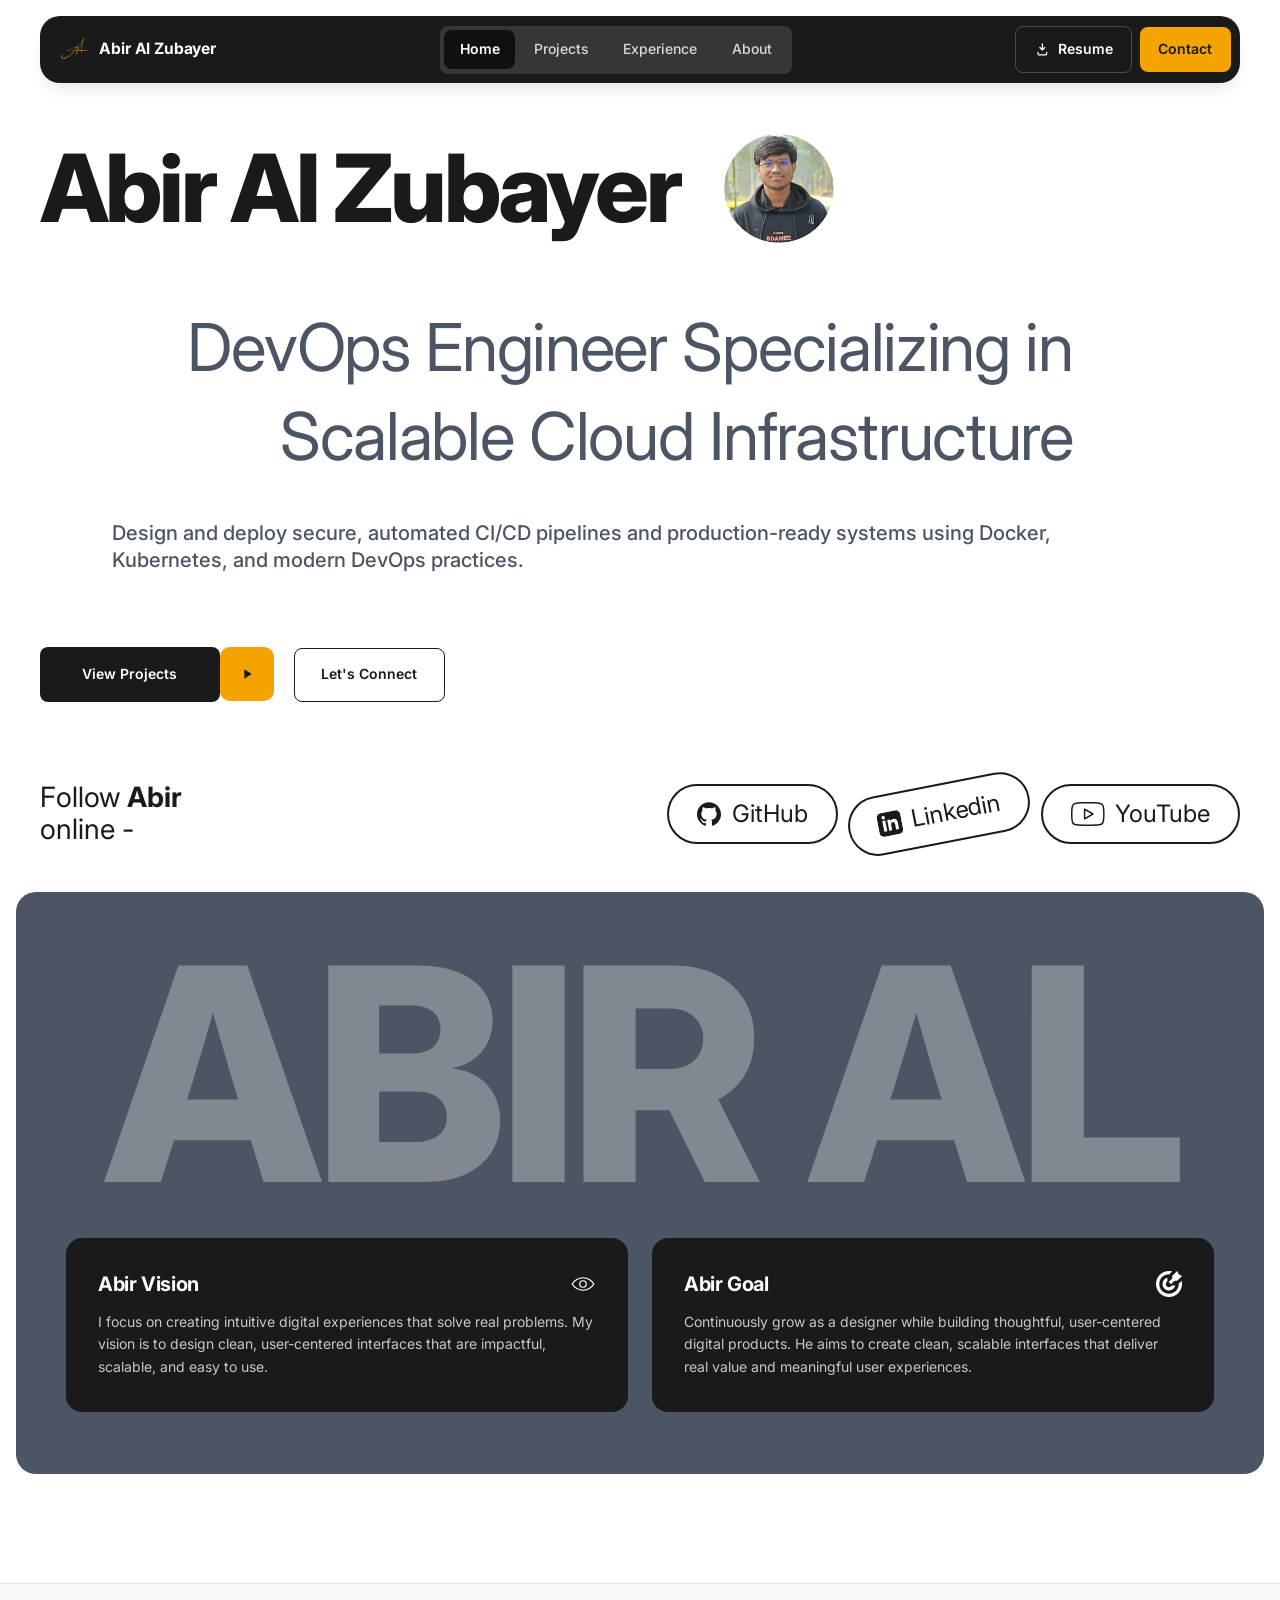
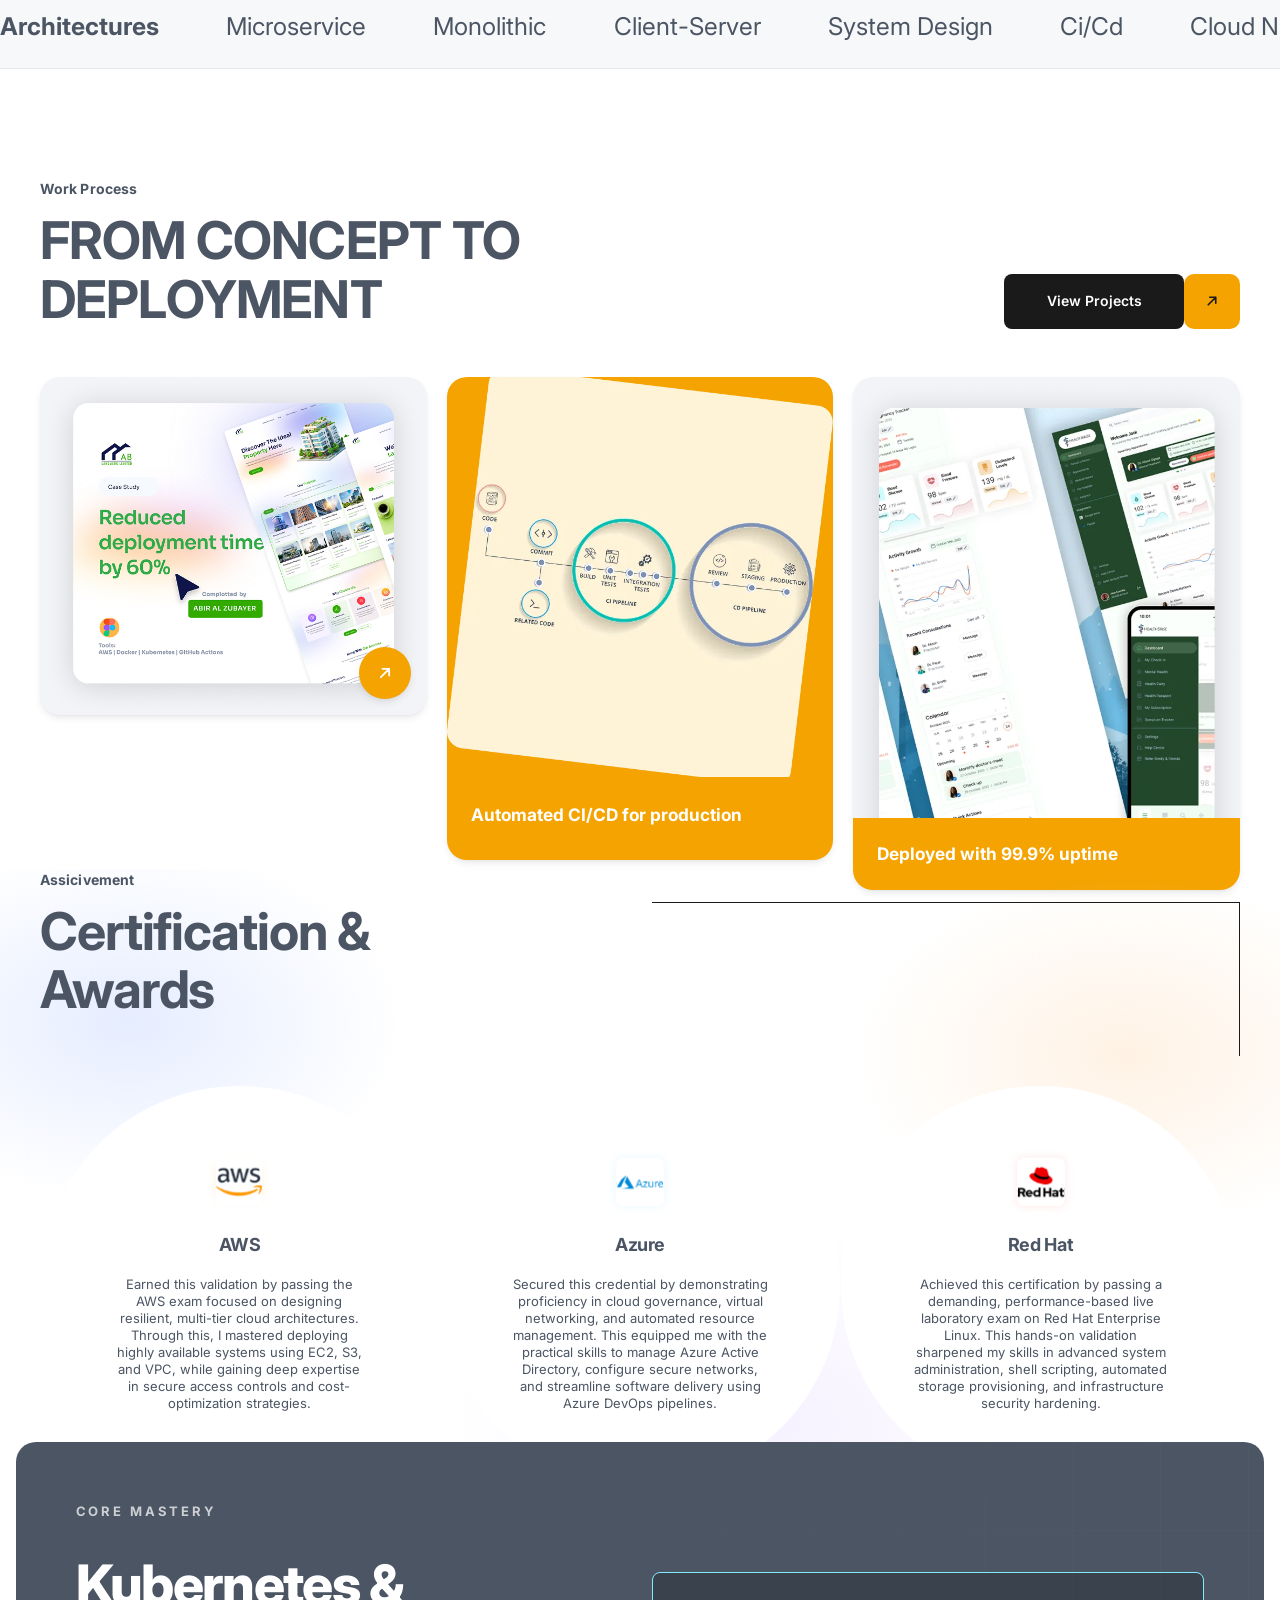
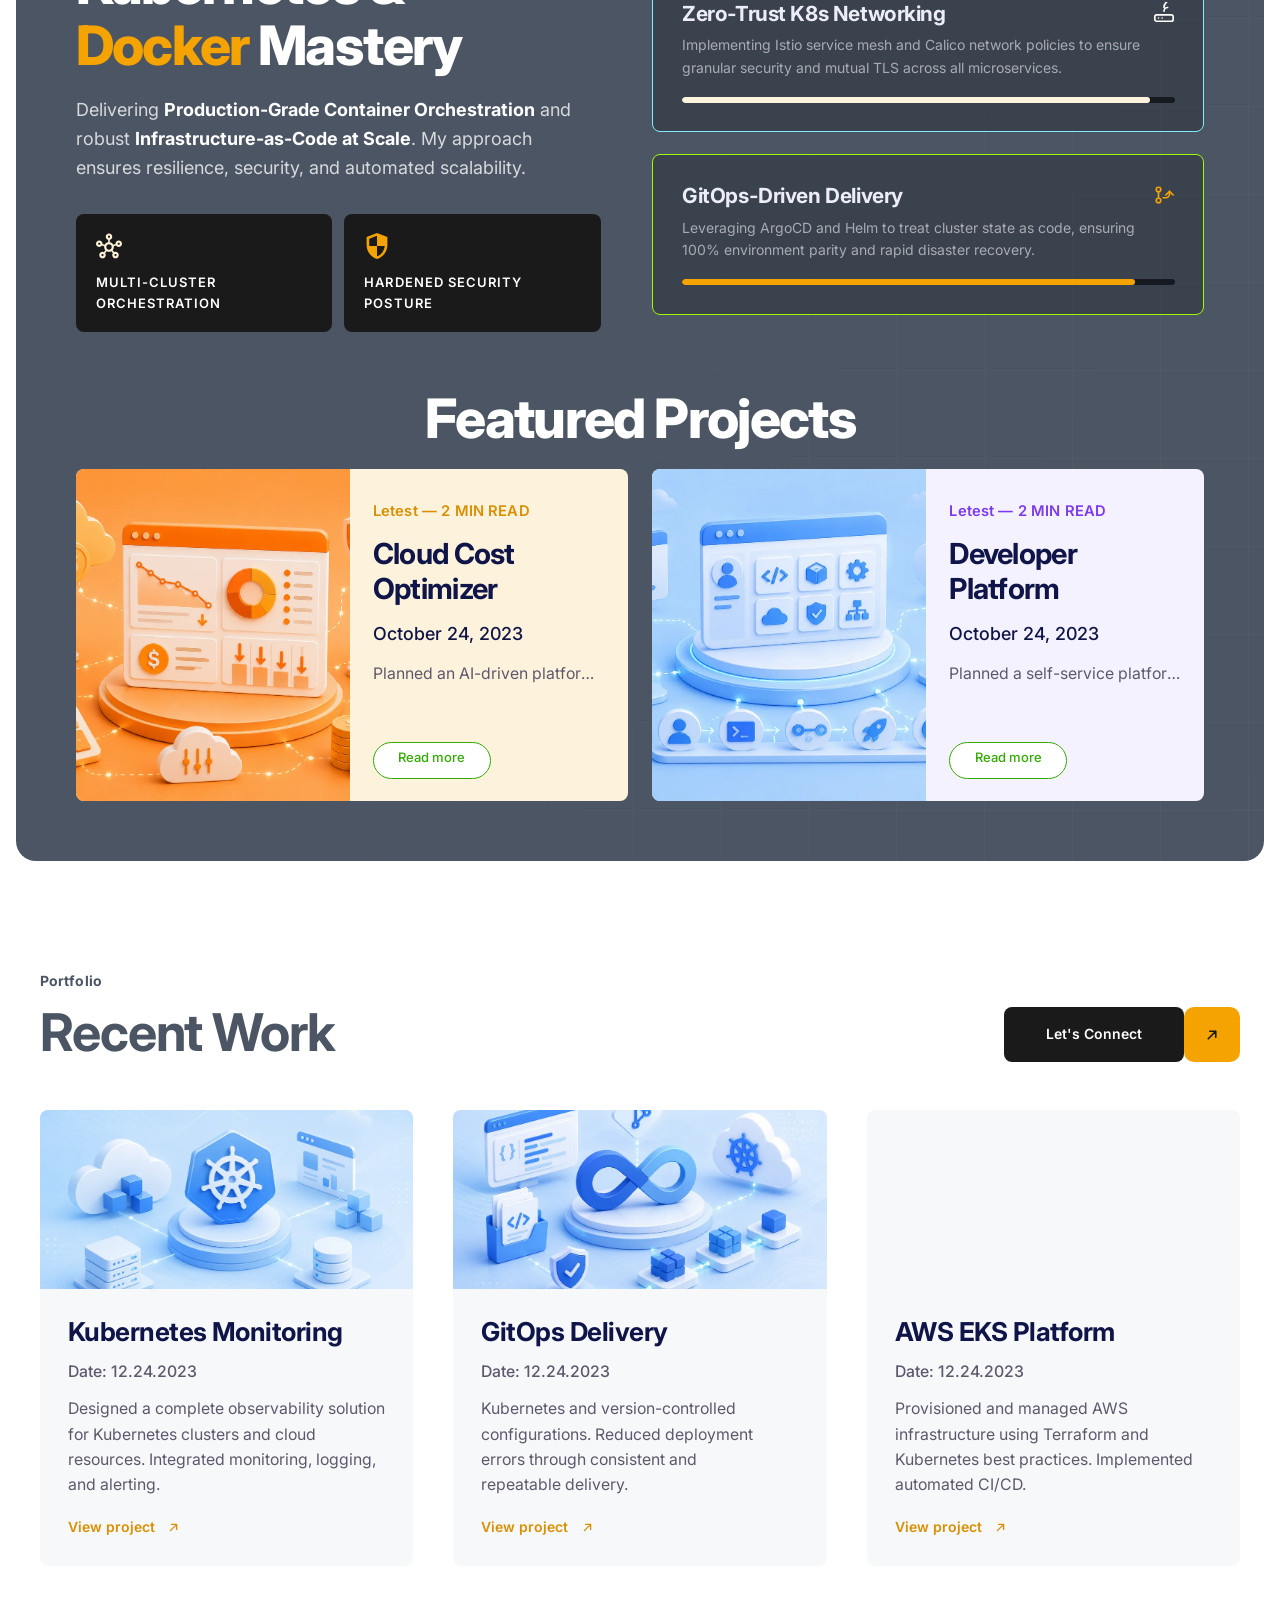
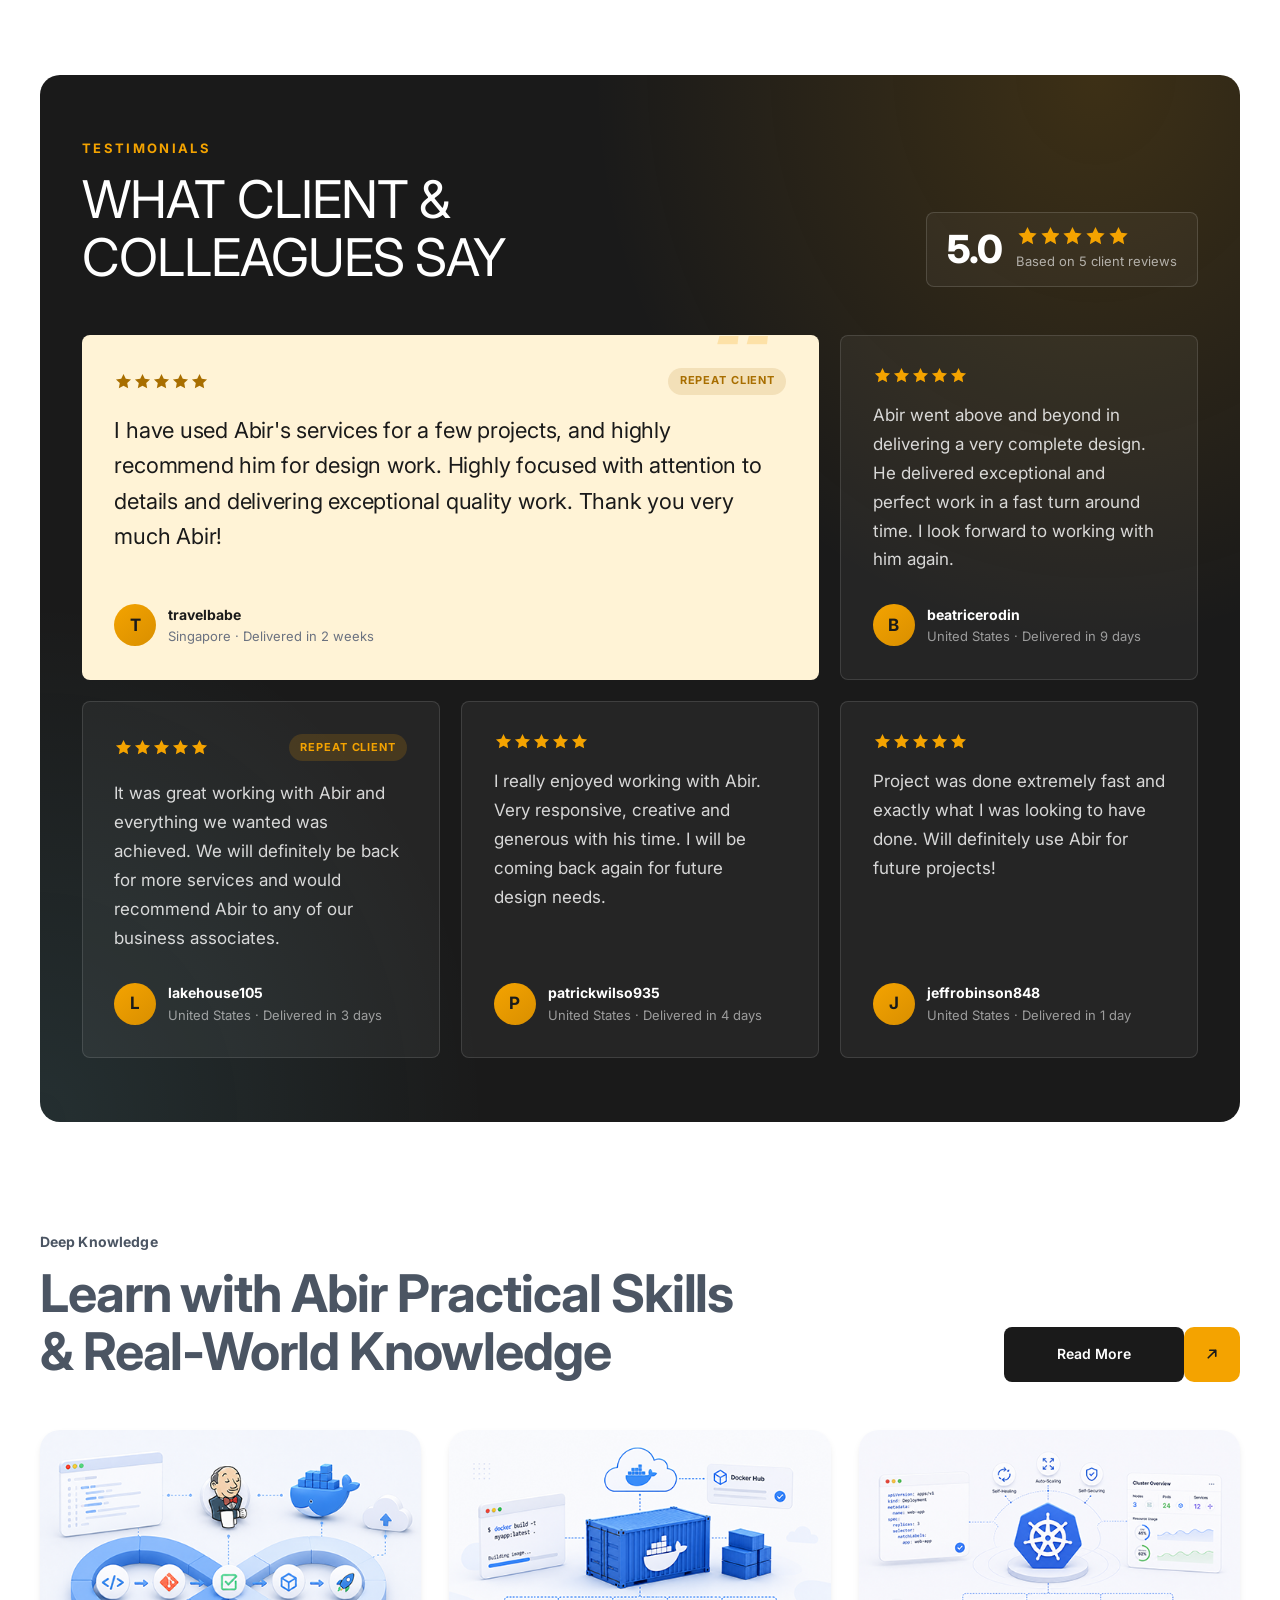
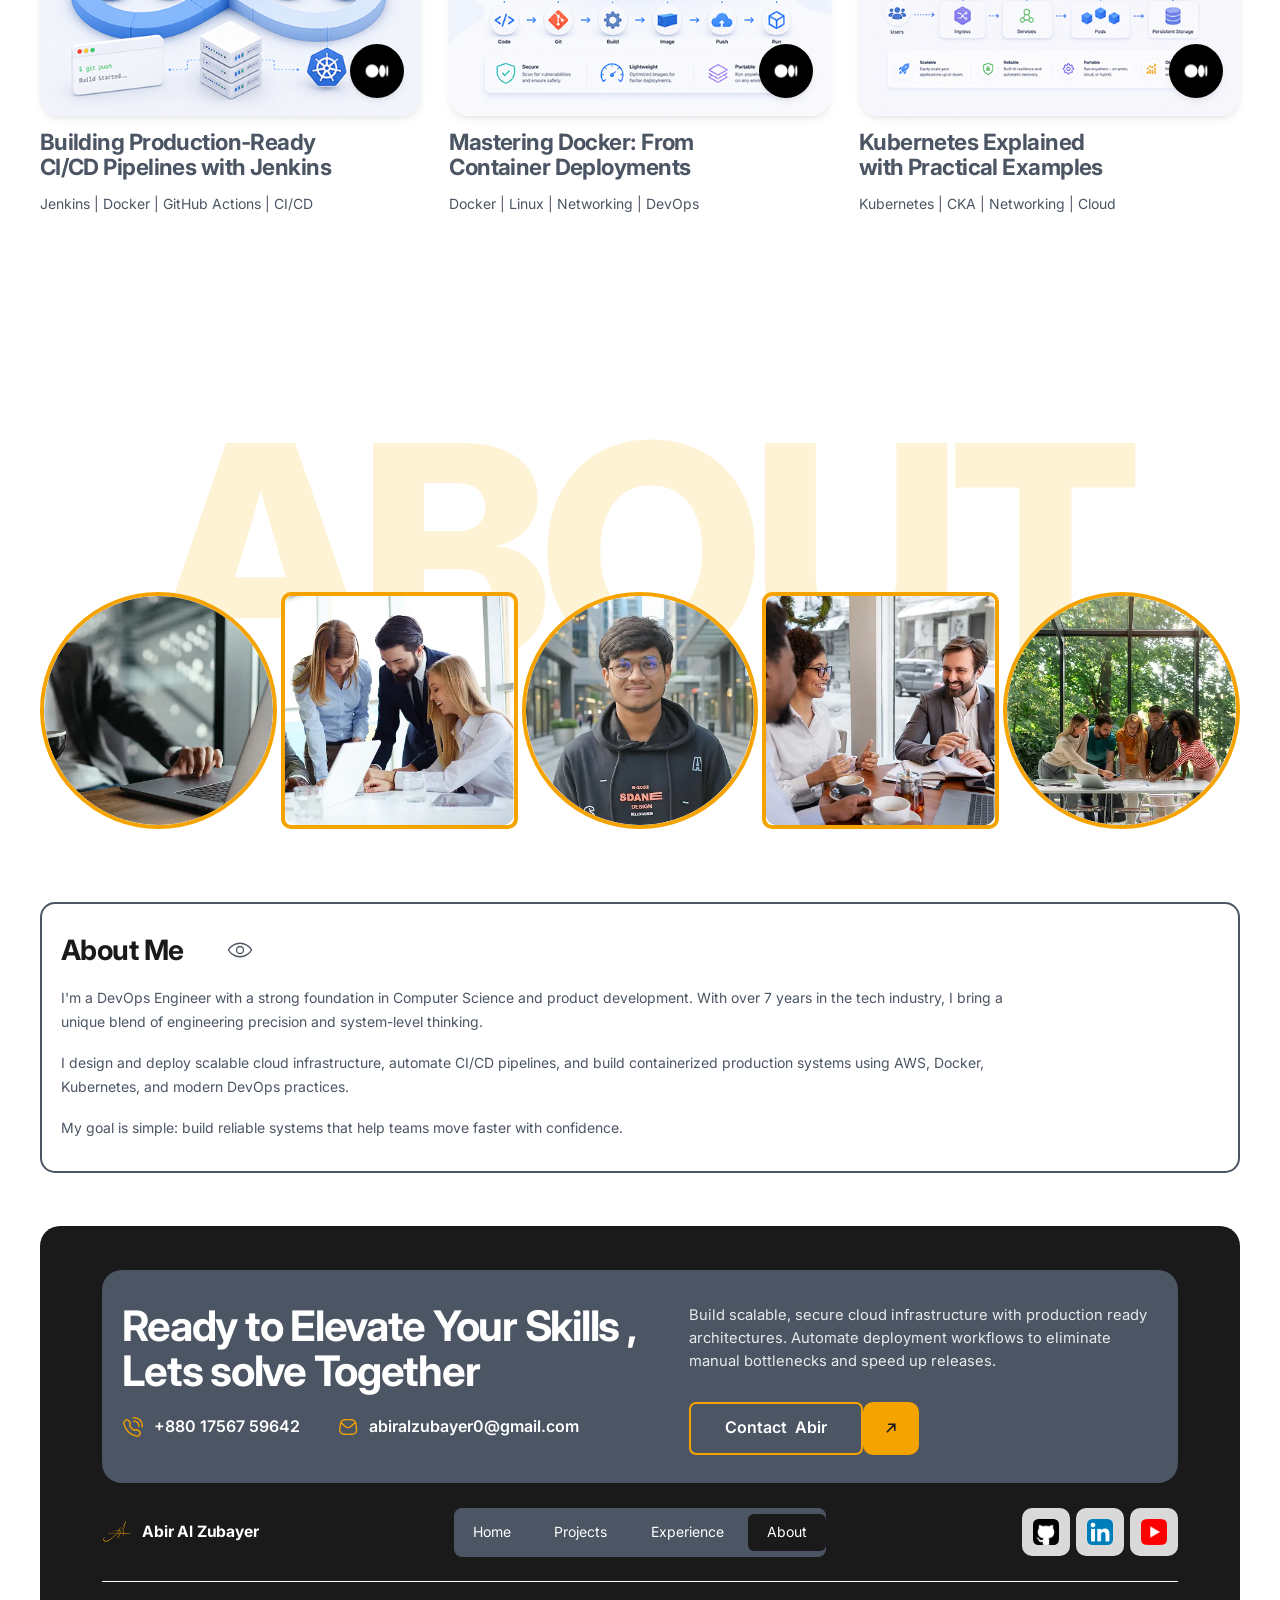
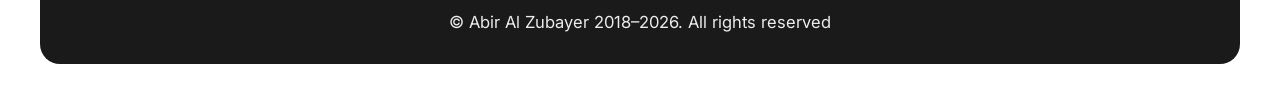
==== index.html @ 1fe2be49 "new" ====
<!DOCTYPE html>
<html lang="en">

<head>
  <meta charset="UTF-8" />
  <meta name="viewport" content="width=device-width, initial-scale=1" />

  <title>Abir Al Zubayer — DevOps Engineer in Bangladesh | Kubernetes, Docker &amp; AWS</title>
  <meta name="description"
    content="Abir Al Zubayer (Abir DevOps) is a DevOps and cloud engineer in Bangladesh building secure, scalable infrastructure with Kubernetes, Docker, AWS, Azure, Terraform, and automated CI/CD." />
  <meta name="keywords"
    content="Abir DevOps, Abir Al Zubayer, DevOps Engineer Bangladesh, DevOps Bangladesh, Cloud Engineer Bangladesh, Kubernetes, Docker, AWS, Azure, Terraform, Jenkins, GitHub Actions, Linux, DevSecOps, MLOps, Cloud Native, CI/CD" />
  <meta name="author" content="Abir Al Zubayer" />
  <meta name="robots" content="index, follow, max-image-preview:large, max-snippet:-1, max-video-preview:-1" />
  <meta name="theme-color" content="#1a1a1a" />
  <meta name="geo.region" content="BD" />
  <meta name="geo.placename" content="Dhaka, Bangladesh" />
  <link rel="canonical" href="https://alzubayer.com/" />

  <!-- Open Graph / Twitter -->
  <meta property="og:type" content="profile" />
  <meta property="og:site_name" content="Abir Al Zubayer — Abir DevOps" />
  <meta property="og:url" content="https://alzubayer.com/" />
  <meta property="og:title" content="Abir Al Zubayer — DevOps Engineer in Bangladesh" />
  <meta property="og:description"
    content="DevOps and cloud engineer in Bangladesh building secure, scalable infrastructure with Kubernetes, Docker, AWS, Azure, Terraform, and automated CI/CD." />
  <meta property="og:image" content="https://alzubayer.com/assets/img/og/og-cover.png" />
  <meta property="og:image:type" content="image/png" />
  <meta property="og:image:width" content="1200" />
  <meta property="og:image:height" content="630" />
  <meta property="og:image:alt"
    content="Abir Al Zubayer, DevOps Engineer in Bangladesh, with Kubernetes, Docker, AWS, and Terraform tooling" />
  <meta property="og:locale" content="en_US" />
  <meta property="profile:first_name" content="Abir Al" />
  <meta property="profile:last_name" content="Zubayer" />
  <meta property="profile:username" content="abirall" />
  <meta name="twitter:card" content="summary_large_image" />
  <meta name="twitter:title" content="Abir Al Zubayer — DevOps Engineer in Bangladesh" />
  <meta name="twitter:description"
    content="DevOps and cloud engineer in Bangladesh building secure, scalable infrastructure with Kubernetes, Docker, AWS, Azure, Terraform, and automated CI/CD." />
  <meta name="twitter:image" content="https://alzubayer.com/assets/img/og/og-cover.png" />
  <meta name="twitter:image:alt"
    content="Abir Al Zubayer, DevOps Engineer in Bangladesh, with Kubernetes, Docker, AWS, and Terraform tooling" />

  <!-- Icons -->
  <link rel="icon" href="assets/logo/mark.svg" type="image/svg+xml" />
  <link rel="apple-touch-icon" href="assets/logo/mark.svg" />

  <!-- Fonts: preconnect then load Inter without blocking render -->
  <link rel="preconnect" href="https://fonts.googleapis.com" />
  <link rel="preconnect" href="https://fonts.gstatic.com" crossorigin />
  <link rel="preload" as="style"
    href="https://fonts.googleapis.com/css2?family=Inter:wght@400;500;600;700;800&display=swap" />
  <link rel="stylesheet" href="https://fonts.googleapis.com/css2?family=Inter:wght@400;500;600;700;800&display=swap"
    media="print" onload="this.media='all'" />
  <noscript>
    <link rel="stylesheet"
      href="https://fonts.googleapis.com/css2?family=Inter:wght@400;500;600;700;800&display=swap" />
  </noscript>

  <link rel="preload" as="image" href="assets/img/hero/abir-profile.webp" type="image/webp" />
  <link rel="stylesheet" href="assets/css/base.css" />
  <link rel="stylesheet" href="assets/css/sections.css" />

  <script type="application/ld+json">
  {
    "@context": "https://schema.org",
    "@graph": [
      {
        "@type": "Person",
        "@id": "https://alzubayer.com/#abir",
        "name": "Abir Al Zubayer",
        "alternateName": ["Abir DevOps", "Abir"],
        "url": "https://alzubayer.com/",
        "mainEntityOfPage": { "@id": "https://alzubayer.com/#webpage" },
        "image": {
          "@type": "ImageObject",
          "url": "https://alzubayer.com/assets/img/hero/abir-profile.png",
          "width": 176,
          "height": 176,
          "caption": "Abir Al Zubayer, DevOps Engineer in Bangladesh"
        },
        "jobTitle": "DevOps Engineer",
        "email": "mailto:abiralzubayer0@gmail.com",
        "telephone": "+880-1756-759642",
        "description": "DevOps and cloud engineer in Bangladesh who designs scalable cloud infrastructure, automates CI/CD pipelines, and runs containerised production systems on Kubernetes, Docker, AWS, and Azure.",
        "address": {
          "@type": "PostalAddress",
          "addressCountry": "BD",
          "addressLocality": "Dhaka",
          "addressRegion": "Dhaka"
        },
        "nationality": { "@type": "Country", "name": "Bangladesh" },
        "workLocation": { "@type": "Place", "name": "Bangladesh" },
        "hasOccupation": {
          "@type": "Occupation",
          "name": "DevOps Engineer",
          "occupationalCategory": "15-1244.00 Network and Computer Systems Administrators",
          "occupationLocation": { "@type": "Country", "name": "Bangladesh" },
          "skills": "Kubernetes, Docker, AWS, Azure, Terraform, Jenkins, GitHub Actions, Linux, DevSecOps, MLOps, Cloud Native, CI/CD"
        },
        "knowsAbout": [
          "DevOps", "Kubernetes", "Docker", "AWS", "Azure", "Terraform", "Jenkins",
          "GitHub Actions", "Linux", "DevSecOps", "MLOps", "Cloud Native", "CI/CD",
          "GitOps", "ArgoCD", "Helm", "Infrastructure as Code", "Platform Engineering",
          "Site Reliability Engineering", "Cloud Architecture", "Prometheus", "Grafana",
          "Ansible", "Microservices", "Amazon EKS", "Observability"
        ],
        "knowsLanguage": ["en", "bn"],
        "hasCredential": [
          {
            "@type": "EducationalOccupationalCredential",
            "name": "AWS Certified Solutions Architect",
            "credentialCategory": "certification",
            "recognizedBy": { "@type": "Organization", "name": "Amazon Web Services" }
          },
          {
            "@type": "EducationalOccupationalCredential",
            "name": "Microsoft Azure Certification",
            "credentialCategory": "certification",
            "recognizedBy": { "@type": "Organization", "name": "Microsoft" }
          },
          {
            "@type": "EducationalOccupationalCredential",
            "name": "Red Hat Certified System Administrator",
            "credentialCategory": "certification",
            "recognizedBy": { "@type": "Organization", "name": "Red Hat" }
          }
        ],
        "sameAs": [
          "https://www.linkedin.com/in/abir-al-zubayer/",
          "https://github.com/abirall",
          "https://medium.com/@abirall",
          "https://www.youtube.com/@AbirDevOps",
          "https://dribbble.com/abir_all"
        ]
      },
      {
        "@type": "WebSite",
        "@id": "https://alzubayer.com/#website",
        "url": "https://alzubayer.com/",
        "name": "Abir Al Zubayer — DevOps Engineer",
        "alternateName": "Abir DevOps",
        "description": "Portfolio of Abir Al Zubayer, a DevOps and cloud engineer in Bangladesh working with Kubernetes, Docker, AWS, Azure, Terraform, and CI/CD automation.",
        "inLanguage": "en",
        "publisher": { "@id": "https://alzubayer.com/#abir" }
      },
      {
        "@type": "ProfilePage",
        "@id": "https://alzubayer.com/#webpage",
        "url": "https://alzubayer.com/",
        "name": "Abir Al Zubayer — DevOps Engineer in Bangladesh | Kubernetes, Docker & AWS",
        "isPartOf": { "@id": "https://alzubayer.com/#website" },
        "about": { "@id": "https://alzubayer.com/#abir" },
        "mainEntity": { "@id": "https://alzubayer.com/#abir" },
        "inLanguage": "en",
        "primaryImageOfPage": { "@id": "https://alzubayer.com/#abir" }
      },
      {
        "@type": "ItemList",
        "@id": "https://alzubayer.com/#recent-work",
        "name": "Recent DevOps work by Abir Al Zubayer",
        "itemListOrder": "https://schema.org/ItemListOrderDescending",
        "numberOfItems": 3,
        "itemListElement": [
          {
            "@type": "ListItem",
            "position": 1,
            "item": {
              "@type": "CreativeWork",
              "name": "Kubernetes Monitoring",
              "description": "A complete observability solution for Kubernetes clusters and cloud resources, integrating monitoring, logging, and alerting.",
              "about": ["Kubernetes", "Prometheus", "Grafana", "Observability"],
              "url": "https://www.linkedin.com/posts/abir-al-zubayer_kubernetes-activity-7371974083988676609-UWhG",
              "author": { "@id": "https://alzubayer.com/#abir" }
            }
          },
          {
            "@type": "ListItem",
            "position": 2,
            "item": {
              "@type": "CreativeWork",
              "name": "GitOps Delivery",
              "description": "GitOps delivery on Kubernetes with version-controlled configuration, reducing deployment errors through repeatable releases.",
              "about": ["GitOps", "Kubernetes", "CI/CD", "ArgoCD"],
              "url": "https://www.linkedin.com/posts/abir-al-zubayer_cicd-secrets-activity-7381379909899718656-xfVv",
              "author": { "@id": "https://alzubayer.com/#abir" }
            }
          },
          {
            "@type": "ListItem",
            "position": 3,
            "item": {
              "@type": "CreativeWork",
              "name": "AWS EKS Platform",
              "description": "AWS infrastructure provisioned and managed with Terraform and Kubernetes best practices, including automated CI/CD.",
              "about": ["AWS", "Amazon EKS", "Terraform", "Kubernetes", "CI/CD"],
              "url": "https://www.linkedin.com/posts/abir-al-zubayer_kubernetes-ingress-activity-7373041123029590016-BFmF",
              "author": { "@id": "https://alzubayer.com/#abir" }
            }
          }
        ]
      }
    ]
  }
  </script>
</head>

<body>
  <a class="skip-link" href="#main">Skip to content</a>

  <header class="site-header" id="top">
    <div class="shell">
      <nav class="nav" aria-label="Primary">
        <a class="brand" href="#top">
          <img src="assets/logo/mark.svg" width="30" height="27" alt="" />
          <span>Abir Al Zubayer</span>
        </a>

        <button class="nav__toggle" type="button" aria-label="Open menu" aria-expanded="false" aria-controls="nav-menu">
          <span></span><span></span><span></span>
        </button>

        <div class="nav__links" id="nav-menu">
          <a href="#home" class="is-active">Home</a>
          <a href="#projects">Projects</a>
          <a href="#experience">Experience</a>
          <a href="#about">About</a>
        </div>

        <div class="nav__actions">
          <a class="btn btn--resume" href="assets/docs/abir-al-zubayer-resume.pdf" target="_blank" rel="noopener">
            <svg aria-hidden="true" viewBox="0 0 24 24">
              <path d="M12 3v10m0 0 4-4m-4 4-4-4M5 17v2a2 2 0 0 0 2 2h10a2 2 0 0 0 2-2v-2" />
            </svg>
            Resume
          </a>
          <a class="btn btn--gold" href="#contact">Contact</a>
        </div>
      </nav>
    </div>
  </header>

  <main id="main">
    <!-- ================= Hero ================= -->
    <section class="hero" id="home" aria-labelledby="hero-title">
      <div class="shell">
        <h1 class="hero__title reveal" id="hero-title">
          <span>Abir Al Zubayer</span>
          <picture>
            <source srcset="assets/img/hero/abir-profile.webp" type="image/webp" />
            <img class="hero__avatar" src="assets/img/hero/abir-profile.png" width="176" height="176"
              alt="Abir Al Zubayer, DevOps Engineer in Bangladesh" fetchpriority="high" />
          </picture>
        </h1>

        <h2 class="hero__subtitle reveal reveal-delay-1">
          DevOps Engineer Specializing in
          <span>Scalable Cloud Infrastructure</span>
        </h2>

        <p class="hero__text reveal reveal-delay-2">
          Design and deploy secure, automated CI/CD pipelines and
          production-ready systems using Docker, Kubernetes, and modern DevOps practices.
        </p>

        <div class="hero__actions reveal reveal-delay-3">
          <div class="hero__group">
            <a class="btn" href="#projects">View Projects</a>
            <a class="hero__play" href="https://www.youtube.com/@AbirDevOps" target="_blank" rel="noopener"
              aria-label="Watch DevOps walkthroughs on YouTube">
              <svg aria-hidden="true" viewBox="0 0 24 24">
                <path d="M8 5v14l11-7z" />
              </svg>
            </a>
          </div>
          <a class="btn btn--ghost" href="#contact">Let's Connect</a>
        </div>
      </div>
    </section>

    <!-- ================= Social row + Vision / Goal ================= -->
    <section class="section" style="padding-top: 0" aria-labelledby="vision-heading">
      <h2 class="visually-hidden" id="vision-heading">Vision and goals</h2>

      <div class="shell">
        <div class="social-row reveal">
          <p class="social-row__label">Follow <strong>Abir</strong><br />online -</p>
          <div class="social-row__links">
            <a class="social-chip" href="https://github.com/abirall" target="_blank" rel="noopener">
              <svg aria-hidden="true" viewBox="0 0 24 24">
                <path
                  d="M12 .297c-6.63 0-12 5.373-12 12 0 5.303 3.438 9.8 8.205 11.385.6.113.82-.258.82-.577 0-.285-.01-1.04-.015-2.04-3.338.724-4.042-1.61-4.042-1.61C4.422 18.07 3.633 17.7 3.633 17.7c-1.087-.744.084-.729.084-.729 1.205.084 1.838 1.236 1.838 1.236 1.07 1.835 2.809 1.305 3.495.998.108-.776.417-1.305.76-1.605-2.665-.3-5.466-1.332-5.466-5.93 0-1.31.465-2.38 1.235-3.22-.135-.303-.54-1.523.105-3.176 0 0 1.005-.322 3.3 1.23.96-.267 1.98-.399 3-.405 1.02.006 2.04.138 3 .405 2.28-1.552 3.285-1.23 3.285-1.23.645 1.653.24 2.873.12 3.176.765.84 1.23 1.91 1.23 3.22 0 4.61-2.805 5.625-5.475 5.92.42.36.81 1.096.81 2.22 0 1.606-.015 2.896-.015 3.286 0 .315.21.69.825.57C20.565 22.092 24 17.592 24 12.297c0-6.627-5.373-12-12-12" />
              </svg>
              GitHub
            </a>
            <a class="social-chip social-chip--tilt" href="https://www.linkedin.com/in/abir-al-zubayer/" target="_blank"
              rel="noopener">
              <svg aria-hidden="true" viewBox="0 0 24 24">
                <path
                  d="M19 0h-14c-2.761 0-5 2.239-5 5v14c0 2.761 2.239 5 5 5h14c2.762 0 5-2.239 5-5v-14c0-2.761-2.238-5-5-5zm-11 19h-3v-11h3v11zm-1.5-12.268c-.966 0-1.75-.79-1.75-1.764s.784-1.764 1.75-1.764 1.75.79 1.75 1.764-.783 1.764-1.75 1.764zm13.5 12.268h-3v-5.604c0-3.368-4-3.113-4 0v5.604h-3v-11h3v1.765c1.396-2.586 7-2.777 7 2.476v6.759z" />
              </svg>
              Linkedin
            </a>
            <a class="social-chip" href="https://www.youtube.com/@AbirDevOps" target="_blank" rel="noopener">
              <svg class="social-chip__yt" aria-hidden="true" viewBox="0 0 37.375 26.651">
                <path
                  d="M18.6873 0C18.6875 3.56649e-05 18.6875 0.00541702 18.6875 0.812516C18.6875 1.62502 18.6875 1.62503 18.6874 1.62503H18.6563C18.6353 1.62505 18.604 1.62508 18.5631 1.62517C18.4812 1.62536 18.3604 1.62573 18.2055 1.62646C17.8958 1.62791 17.4498 1.63083 16.9058 1.63665C15.8174 1.64829 14.3383 1.67159 12.7733 1.7181C11.207 1.76466 9.56126 1.83429 8.13782 1.93819C6.69151 2.04377 5.54331 2.18057 4.93113 2.34476L4.93075 2.34486C3.67217 2.68176 2.68176 3.67216 2.34486 4.93075L2.34476 4.93113C1.99581 6.23213 1.81092 8.30458 1.71734 10.1103C1.67118 11.001 1.64811 11.8064 1.63655 12.3892C1.63078 12.6804 1.6279 12.9155 1.62646 13.0774C1.62574 13.1584 1.62535 13.2209 1.62517 13.263C1.62509 13.2841 1.62505 13.3 1.62503 13.3106V13.3408C1.62505 13.3513 1.62509 13.3672 1.62517 13.3883C1.62535 13.4303 1.62574 13.4929 1.62646 13.5739C1.6279 13.7358 1.63078 13.971 1.63655 14.2622C1.64811 14.845 1.67118 15.6503 1.71734 16.541C1.81092 18.3466 1.99581 20.419 2.34476 21.72L2.34486 21.7205C2.6765 22.9594 3.64137 23.9384 4.87191 24.29L4.9307 24.3063L4.93113 24.3064C5.54331 24.4706 6.69151 24.6074 8.13782 24.713C9.56126 24.8169 11.207 24.8865 12.7733 24.9331C14.3383 24.9796 15.8174 25.0029 16.9058 25.0145C17.4498 25.0203 17.8958 25.0232 18.2055 25.0247C18.3604 25.0254 18.4812 25.0258 18.5631 25.026C18.604 25.0261 18.6353 25.0261 18.6563 25.0261C18.6667 25.0261 18.6746 25.0261 18.6798 25.0261C18.6824 25.0261 18.6844 25.0262 18.6857 25.0262H18.6874C18.6875 25.0269 18.6875 25.0504 18.6875 25.8386C18.6875 26.6435 18.6875 26.6511 18.6873 26.6512H18.679C18.6734 26.6512 18.6653 26.6511 18.6545 26.6511C18.633 26.6511 18.6011 26.6511 18.5595 26.651C18.4763 26.6508 18.3542 26.6504 18.1979 26.6497C17.8853 26.6482 17.4361 26.6453 16.8884 26.6394C15.7934 26.6277 14.3034 26.6043 12.725 26.5574C11.148 26.5105 9.47614 26.44 8.01952 26.3337C6.58578 26.229 5.2914 26.0855 4.51014 25.8759V25.8759C2.6908 25.3888 1.2624 23.9604 0.775239 22.141L0.75672 22.0708C0.370839 20.5855 0.18638 18.397 0.0945483 16.6251C0.0472719 15.7129 0.0236568 14.8896 0.0118542 14.2944C0.00594952 13.9966 0.00300668 13.7555 0.00152344 13.5883C0.000781762 13.5047 0.00037797 13.4396 0.00019043 13.3951C9.67307e-05 13.3729 7.16039e-05 13.3558 4.76074e-05 13.3441C3.56126e-05 13.3383 3.16143e-06 13.3338 0 13.3307V13.3258C0 13.3257 1.59001e-05 13.3257 0.812516 13.3257C0.00625796 13.3257 4.7587e-05 13.3256 0 13.3255V13.3206C3.16304e-06 13.3175 3.56322e-05 13.313 4.76074e-05 13.3072C7.15904e-05 13.2956 9.67547e-05 13.2785 0.00019043 13.2562C0.000377977 13.2117 0.00078171 13.1466 0.00152344 13.063C0.00300674 12.8958 0.00594969 12.6547 0.0118542 12.3569C0.0236568 11.7617 0.0472719 10.9384 0.0945483 10.0262C0.187838 8.22611 0.376708 5.99605 0.775239 4.51018C1.2624 2.69083 2.6908 1.26246 4.51014 0.775287V0.775239C5.2914 0.565695 6.58578 0.422149 8.01952 0.317494C9.47614 0.211168 11.148 0.140664 12.725 0.0937866C14.3034 0.0468705 15.7934 0.0234742 16.8884 0.011759C17.4361 0.00589969 17.8853 0.00294236 18.1979 0.00147583C18.3542 0.000742668 18.4763 0.000374354 18.5595 0.00019043C18.6011 9.84693e-05 18.633 7.07602e-05 18.6545 4.76074e-05C18.6653 3.60879e-05 18.6734 2.8836e-06 18.679 0H18.6873ZM18.6961 0C18.7016 2.88062e-06 18.7098 3.60922e-05 18.7205 4.76074e-05C18.7421 7.07602e-05 18.7739 9.84693e-05 18.8155 0.00019043C18.8987 0.000374351 19.0209 0.000742564 19.1772 0.00147583C19.4897 0.00294237 19.939 0.00589984 20.4866 0.011759C21.5816 0.0234741 23.0716 0.0468704 24.65 0.0937866C26.227 0.140664 27.8989 0.211168 29.3554 0.317494C30.7892 0.422149 32.0835 0.565691 32.8647 0.775239L32.8647 0.775287C34.67 1.25866 36.0905 2.6687 36.5883 4.468L36.5999 4.51061L36.6 4.51095C36.9968 5.99633 37.1857 8.22596 37.2794 10.026C37.3268 10.9382 37.3507 11.7614 37.3628 12.3566C37.3688 12.6544 37.3718 12.8955 37.3734 13.0627C37.3742 13.1462 37.3746 13.2113 37.3748 13.2558C37.3749 13.2781 37.3749 13.2952 37.375 13.3068C37.375 13.3127 37.375 13.3171 37.375 13.3202V13.3251C37.375 13.3252 37.375 13.3252 36.5625 13.3257C37.375 13.3257 37.375 13.3257 37.375 13.3258V13.3307C37.375 13.3338 37.375 13.3383 37.375 13.3441C37.3749 13.3558 37.3749 13.3729 37.3748 13.3951C37.3746 13.4396 37.3743 13.5047 37.3735 13.5883C37.3721 13.7555 37.3691 13.9966 37.3632 14.2944C37.3514 14.8896 37.3277 15.7129 37.2805 16.6251C37.1872 18.4251 36.9983 20.6551 36.5998 22.141C36.1127 23.9605 34.6841 25.3888 32.8647 25.8759C32.0835 26.0854 30.7891 26.229 29.3554 26.3337C27.8988 26.44 26.227 26.5105 24.65 26.5574C23.0716 26.6043 21.5816 26.6277 20.4866 26.6394C19.939 26.6453 19.4897 26.6482 19.1772 26.6497C19.0209 26.6504 18.8987 26.6508 18.8155 26.651C18.7739 26.6511 18.7421 26.6511 18.7205 26.6511C18.7098 26.6511 18.7016 26.6512 18.6961 26.6512H18.6877C18.6876 26.651 18.6875 26.6386 18.6875 25.8386C18.6875 25.0508 18.6875 25.0269 18.6876 25.0262H18.6893C18.6906 25.0262 18.6926 25.0261 18.6952 25.0261C18.7004 25.0261 18.7083 25.0261 18.7188 25.0261C18.7397 25.0261 18.771 25.0261 18.812 25.026C18.8939 25.0258 19.0147 25.0254 19.1696 25.0247C19.4793 25.0232 19.9252 25.0203 20.4692 25.0145C21.5576 25.0029 23.0367 24.9796 24.6017 24.9331C26.168 24.8865 27.8137 24.8169 29.2371 24.713C30.6834 24.6074 31.8316 24.4706 32.4437 24.3064L32.4442 24.3063C33.7028 23.9694 34.6933 22.979 35.0302 21.7205L35.0303 21.72C35.3792 20.419 35.5641 18.3466 35.6577 16.541C35.7038 15.6503 35.727 14.845 35.7385 14.2622C35.7443 13.971 35.7472 13.7358 35.7486 13.5739C35.7493 13.4929 35.7497 13.4303 35.7498 13.3883C35.7499 13.3672 35.75 13.3513 35.75 13.3408C35.75 13.3355 35.75 13.3316 35.75 13.3291V13.3227C35.75 13.3201 35.75 13.3162 35.75 13.3109C35.75 13.3004 35.7499 13.2845 35.7498 13.2635C35.7496 13.2214 35.7492 13.1588 35.7485 13.0778C35.747 12.9159 35.744 12.6807 35.7381 12.3895C35.7263 11.8066 35.7029 11.0012 35.6566 10.1104C35.5626 8.30473 35.3778 6.23185 35.0301 4.93037V4.93032C34.6931 3.67199 33.7027 2.68174 32.4441 2.34486L32.4437 2.34476C31.8316 2.18057 30.6834 2.04377 29.2371 1.93819C27.8137 1.83429 26.168 1.76466 24.6017 1.7181C23.0367 1.67159 21.5576 1.64829 20.4692 1.63665C19.9252 1.63083 19.4793 1.62791 19.1696 1.62646C19.0147 1.62573 18.8939 1.62536 18.812 1.62517C18.771 1.62508 18.7397 1.62505 18.7188 1.62503H18.6876C18.6875 1.625 18.6875 1.61982 18.6875 0.812516C18.6875 0.00943817 18.6876 0.000107999 18.6877 0H18.6961ZM14.7028 7.26051C14.9542 7.11537 15.2639 7.11538 15.5153 7.26051L24.803 12.6225C25.0544 12.7676 25.2093 13.0359 25.2093 13.3262C25.2093 13.6164 25.0544 13.8847 24.803 14.0298L15.5153 19.3916C15.2639 19.5368 14.9542 19.5368 14.7028 19.3916C14.4514 19.2465 14.2966 18.9783 14.2966 18.688V7.96415C14.2966 7.67388 14.4514 7.40565 14.7028 7.26051ZM15.9216 17.2807L22.7717 13.3261L15.9216 9.37138V17.2807ZM37.375 13.3257H36.5625L37.375 13.3253V13.3257Z" />
              </svg>
              YouTube
            </a>
          </div>
        </div>
      </div>

      <!-- Reference puts the slate panel near full-bleed: x=18, w=1406, rx=20 -->
      <div class="shell shell--wide">
        <div class="panel reveal">
          <span class="panel__word" aria-hidden="true">ABIR AL</span>
          <div class="vision-grid">
            <article class="vision-card">
              <div class="vision-card__head">
                <h3>Abir Vision</h3>
                <img src="assets/icons/vision.svg" width="26" height="26" alt="" loading="lazy" />
              </div>
              <p>
                I focus on creating intuitive digital experiences that solve real problems.
                My vision is to design clean, user-centered interfaces that are impactful,
                scalable, and easy to use.
              </p>
            </article>
            <article class="vision-card">
              <div class="vision-card__head">
                <h3>Abir Goal</h3>
                <img src="assets/icons/goal.svg" width="26" height="26" alt="" loading="lazy" />
              </div>
              <p>
                Continuously grow as a designer while building thoughtful, user-centered
                digital products. He aims to create clean, scalable interfaces that deliver
                real value and meaningful user experiences.
              </p>
            </article>
          </div>
        </div>
      </div>
    </section>

    <!-- ================= Architecture ticker ================= -->
    <section class="ticker" aria-label="Architecture specialisms">
      <div class="ticker__track" data-ticker>
        <span class="ticker__item ticker__item--lead">Architectures</span>
        <span class="ticker__item">Microservice</span>
        <span class="ticker__item">Monolithic</span>
        <span class="ticker__item">Client-Server</span>
        <span class="ticker__item">System Design</span>
        <span class="ticker__item">Ci/Cd</span>
        <span class="ticker__item">Cloud Native</span>
        <span class="ticker__item">Platform Engineering</span>
        <span class="ticker__item">Linux</span>
        <span class="ticker__item">Networking</span>
        <span class="ticker__item">Docker</span>
        <span class="ticker__item">Kubernetes</span>
        <span class="ticker__item">Helm</span>
        <span class="ticker__item">GitOps</span>
        <span class="ticker__item">ArgoCD</span>
        <span class="ticker__item">CI/CD</span>
        <span class="ticker__item">GitHub Actions</span>
        <span class="ticker__item">Jenkins</span>
        <span class="ticker__item">Terraform</span>
        <span class="ticker__item">Ansible</span>
        <span class="ticker__item">AWS</span>
        <span class="ticker__item">Azure</span>
        <span class="ticker__item">EKS</span>
        <span class="ticker__item">K3s</span>
        <span class="ticker__item">Cilium</span>
        <span class="ticker__item">Traefik</span>
        <span class="ticker__item">NGINX</span>
        <span class="ticker__item">Monitoring</span>
        <span class="ticker__item">Prometheus</span>
        <span class="ticker__item">Grafana</span>
        <span class="ticker__item">Loki</span>
      </div>
    </section>

    <!-- ================= Work process ================= -->
    <section class="section" id="experience" aria-labelledby="process-title">
      <div class="shell">
        <div class="section-head">
          <div class="reveal">
            <p class="eyebrow">Work Process</p>
            <h2 class="section-title section-title--upper" id="process-title">
              From concept to<br />deployment
            </h2>
          </div>
          <div class="btn-pair reveal">
            <a class="btn" href="#projects">View Projects</a>
            <a class="btn-tile" href="#projects" aria-label="Jump to featured projects">
              <svg aria-hidden="true" viewBox="0 0 24 24">
                <path d="M7 17 17 7m0 0H9m8 0v8" />
              </svg>
            </a>
          </div>
        </div>

        <div class="process__grid">
          <article class="process-card reveal">
            <picture>
              <source srcset="assets/img/process/process-1.webp" type="image/webp" />
              <img src="assets/img/process/process-1.png" width="738" height="628"
                alt="Case study: reduced deployment time by 60% for AB Landmark Limited" loading="lazy"
                decoding="async" />
            </picture>
            <a class="process-card__arrow" href="#projects" aria-label="View the AB Landmark deployment case study">
              <svg aria-hidden="true" viewBox="0 0 24 24">
                <path d="M7 17 17 7m0 0H9m8 0v8" />
              </svg>
            </a>
          </article>

          <article class="process-card process-card--tall reveal reveal-delay-1">
            <picture>
              <source srcset="assets/img/process/process-2.webp" type="image/webp" />
              <img src="assets/img/process/process-2.png" width="691" height="726"
                alt="Diagram of an automated CI and CD pipeline from commit through production" loading="lazy"
                decoding="async" />
            </picture>
            <p class="process-card__caption">Automated CI/CD for production</p>
          </article>

          <article class="process-card process-card--tallest reveal reveal-delay-2">
            <picture>
              <source srcset="assets/img/process/process-3.webp" type="image/webp" />
              <img src="assets/img/process/process-3.png" width="749" height="637"
                alt="Healthcare dashboard product deployed with 99.9% uptime" loading="lazy" decoding="async" />
            </picture>
            <p class="process-card__caption">Deployed with 99.9% uptime</p>
          </article>
        </div>
      </div>
    </section>

    <!-- ================= Certifications ================= -->
    <section class="certs section" aria-labelledby="certs-title">
      <div class="shell">
        <div class="certs__head">
          <div class="reveal">
            <p class="eyebrow">Assicivement</p>
            <h2 class="section-title" id="certs-title">Certification &amp;<br />Awards</h2>
          </div>
          <div class="certs__rule" aria-hidden="true"></div>
        </div>

        <div class="certs__grid">
          <article class="cert-card reveal">
            <div class="cert-card__logo">
              <img src="assets/icons/aws.svg" width="48" height="48" alt="Amazon Web Services" loading="lazy" />
            </div>
            <h3>AWS</h3>
            <!-- CHANGED: Added inline style to center-align details text -->
            <p style="text-align: center;">
              Earned this validation by passing the AWS exam focused on designing resilient, multi-tier cloud
              architectures. Through this, I mastered deploying highly available systems using EC2, S3, and VPC, while
              gaining deep expertise in secure access controls and cost-optimization strategies.
            </p>
          </article>

          <article class="cert-card reveal reveal-delay-1">
            <div class="cert-card__logo">
              <img src="assets/icons/azure.svg" width="48" height="48" alt="Microsoft Azure" loading="lazy" />
            </div>
            <h3>Azure</h3>
            <!-- CHANGED: Added inline style to center-align details text -->
            <p style="text-align: center;">
              Secured this credential by demonstrating proficiency in cloud governance, virtual networking, and
              automated resource management. This equipped me with the practical skills to manage Azure Active
              Directory, configure secure networks, and streamline software delivery using Azure DevOps pipelines.
            </p>
          </article>

          <article class="cert-card reveal reveal-delay-2">
            <div class="cert-card__logo">
              <img src="assets/icons/redhat.svg" width="48" height="48" alt="Red Hat" loading="lazy" />
            </div>
            <h3>Red Hat</h3>
            <!-- CHANGED: Added inline style to center-align details text -->
            <p style="text-align: center;">
              Achieved this certification by passing a demanding, performance-based live laboratory exam on Red Hat
              Enterprise Linux. This hands-on validation sharpened my skills in advanced system administration, shell
              scripting, automated storage provisioning, and infrastructure security hardening.
            </p>
          </article>
        </div>
      </div>
    </section>

    <!-- ================= Core mastery + featured projects ================= -->
    <section class="shell shell--wide" id="projects" aria-labelledby="mastery-title">
      <div class="mastery reveal">
        <p class="mastery__eyebrow">Core Mastery</p>

        <div class="mastery__grid">
          <div>
            <h2 id="mastery-title">
              Kubernetes &amp;<br /><span class="text-gold">Docker</span> Mastery
            </h2>
            <p class="mastery__lead">
              Delivering <strong>Production-Grade Container Orchestration</strong> and robust
              <strong>Infrastructure-as-Code at Scale</strong>. My approach ensures resilience,
              security, and automated scalability.
            </p>
            <div class="mastery__tags">
              <span class="mastery-tag">
                <img src="assets/icons/cluster.svg" width="20" height="20" alt="" loading="lazy" />
                Multi-Cluster Orchestration
              </span>
              <span class="mastery-tag">
                <img src="assets/icons/shield.svg" width="20" height="20" alt="" loading="lazy" />
                Hardened Security Posture
              </span>
            </div>
          </div>

          <div class="mastery__cards">
            <article class="mastery-card">
              <div class="mastery-card__head">
                <h3>Zero-Trust K8s Networking</h3>
                <svg aria-hidden="true" viewBox="0 0 24 24" fill="none" stroke="#fff" stroke-width="1.8"
                  stroke-linecap="round" stroke-linejoin="round">
                  <rect x="2" y="14" width="20" height="7" rx="2" />
                  <path d="M6 17.5h.01M10 17.5h.01M12 10a4 4 0 0 1 4-4M12 6a8 8 0 0 1 8-8" />
                </svg>
              </div>
              <p>
                Implementing Istio service mesh and Calico network policies to ensure granular
                security and mutual TLS across all microservices.
              </p>
              <div class="meter" role="img" aria-label="Zero-trust networking maturity: 94 percent">
                <span class="meter__fill" style="--meter-value: 95%; --meter-color: #fdf3dc"></span>
              </div>
            </article>

            <article class="mastery-card">
              <div class="mastery-card__head">
                <h3>GitOps-Driven Delivery</h3>
                <svg aria-hidden="true" viewBox="0 0 24 24" fill="none" stroke="#f4a300" stroke-width="1.8"
                  stroke-linecap="round" stroke-linejoin="round">
                  <circle cx="6" cy="6" r="2.5" />
                  <circle cx="6" cy="18" r="2.5" />
                  <path d="M6 8.5v7M18 8v3a4 4 0 0 1-4 4h-3" />
                  <path d="m14 12 4-4 4 4" />
                </svg>
              </div>
              <p>
                Leveraging ArgoCD and Helm to treat cluster state as code, ensuring 100%
                environment parity and rapid disaster recovery.
              </p>
              <div class="meter" role="img" aria-label="GitOps delivery maturity: 88 percent">
                <span class="meter__fill" style="--meter-value: 92%; --meter-color: #f4a300"></span>
              </div>
            </article>
          </div>
        </div>

        <!-- Featured projects live inside the same slate panel -->
        <div class="featured">
          <h2 class="featured__title">Featured Projects</h2>

          <div class="featured__grid">
            <article class="article-card reveal" style="--card-tint: var(--tint-cream); --card-accent: #d98f00">
              <picture>
                <source srcset="assets/img/projects/featured-1.webp" type="image/webp" />
                <img src="assets/img/projects/featured-1.png" width="1400" height="1400"
                  alt="Cloud cost optimizer dashboard illustration" loading="lazy" decoding="async" />
              </picture>
              <div class="article-card__body">
                <p class="article-card__kicker">Letest — 2 MIN READ</p>
                <h3>Cloud Cost Optimizer</h3>
                <p class="article-card__date">October 24, 2023</p>
                <p class="article-card__excerpt">
                  Planned an AI-driven platform that surfaces idle spend across multi-account
                  cloud estates and recommends rightsizing automatically.
                </p>
                <a class="article-card__link" href="https://medium.com/@abirall" target="_blank" rel="noopener">
                  Read more<span class="visually-hidden"> about Cloud Cost Optimizer</span>
                </a>
              </div>
            </article>

            <article class="article-card reveal reveal-delay-1"
              style="--card-tint: var(--tint-lilac); --card-accent: #7c3aed">
              <picture>
                <source srcset="assets/img/projects/featured-2.webp" type="image/webp" />
                <img src="assets/img/projects/featured-2.png" width="1400" height="1400"
                  alt="Internal developer platform illustration" loading="lazy" decoding="async" />
              </picture>
              <div class="article-card__body">
                <p class="article-card__kicker">Letest — 2 MIN READ</p>
                <h3>Developer Platform</h3>
                <p class="article-card__date">October 24, 2023</p>
                <p class="article-card__excerpt">
                  Planned a self-service platform giving product teams golden paths for
                  provisioning, deployment, and observability without ticket queues.
                </p>
                <a class="article-card__link" href="https://medium.com/@abirall" target="_blank" rel="noopener">
                  Read more<span class="visually-hidden"> about Developer Platform</span>
                </a>
              </div>
            </article>
          </div>
        </div>
      </div>
    </section>

    <!-- ================= Recent work ================= -->
    <section class="section" aria-labelledby="work-title">
      <div class="shell">
        <div class="section-head">
          <div class="reveal">
            <p class="eyebrow">Portfolio</p>
            <h2 class="section-title" id="work-title">Recent Work</h2>
          </div>
          <div class="btn-pair reveal">
            <a class="btn" href="https://www.linkedin.com/in/abir-al-zubayer/" target="_blank" rel="noopener">
              Let's Connect
            </a>
            <a class="btn-tile" href="https://www.linkedin.com/in/abir-al-zubayer/" target="_blank" rel="noopener"
              aria-label="Connect with Abir on LinkedIn">
              <svg aria-hidden="true" viewBox="0 0 24 24">
                <path d="M7 17 17 7m0 0H9m8 0v8" />
              </svg>
            </a>
          </div>
        </div>

        <div class="work__grid">
          <article class="work-card reveal">
            <picture>
              <source srcset="assets/img/work/work-1.webp" type="image/webp" />
              <img src="assets/img/work/work-1.png" width="1000" height="563"
                alt="Kubernetes monitoring stack illustration" loading="lazy" decoding="async" />
            </picture>
            <div class="work-card__body">
              <h3>Kubernetes Monitoring</h3>
              <p class="work-card__date">Date: 12.24.2023</p>
              <p>
                Designed a complete observability solution for Kubernetes clusters and cloud
                resources. Integrated monitoring, logging, and alerting.
              </p>
              <a class="work-card__link"
                href="https://www.linkedin.com/posts/abir-al-zubayer_kubernetes-activity-7371974083988676609-UWhG"
                target="_blank" rel="noopener">
                View project<span class="visually-hidden"> — Kubernetes Monitoring</span>
                <svg aria-hidden="true" viewBox="0 0 24 24">
                  <path d="M7 17 17 7m0 0H9m8 0v8" />
                </svg>
              </a>
            </div>
          </article>

          <article class="work-card reveal reveal-delay-1">
            <picture>
              <source srcset="assets/img/work/work-2.webp" type="image/webp" />
              <img src="assets/img/work/work-2.png" width="1000" height="563"
                alt="GitOps continuous delivery illustration" loading="lazy" decoding="async" />
            </picture>
            <div class="work-card__body">
              <h3>GitOps Delivery</h3>
              <p class="work-card__date">Date: 12.24.2023</p>
              <p>
                Kubernetes and version-controlled configurations. Reduced deployment errors
                through consistent and repeatable delivery.
              </p>
              <a class="work-card__link"
                href="https://www.linkedin.com/posts/abir-al-zubayer_cicd-secrets-activity-7381379909899718656-xfVv"
                target="_blank" rel="noopener">
                View project<span class="visually-hidden"> — GitOps Delivery</span>
                <svg aria-hidden="true" viewBox="0 0 24 24">
                  <path d="M7 17 17 7m0 0H9m8 0v8" />
                </svg>
              </a>
            </div>
          </article>

          <article class="work-card reveal reveal-delay-2">
            <picture>
              <source srcset="assets/img/work/work-3.webp" type="image/webp" />
              <img src="assets/img/work/work-3.png" width="1000" height="563" alt="AWS EKS platform illustration"
                loading="lazy" decoding="async" />
            </picture>
            <div class="work-card__body">
              <h3>AWS EKS Platform</h3>
              <p class="work-card__date">Date: 12.24.2023</p>
              <p>
                Provisioned and managed AWS infrastructure using Terraform and Kubernetes best
                practices. Implemented automated CI/CD.
              </p>
              <a class="work-card__link"
                href="https://www.linkedin.com/posts/abir-al-zubayer_kubernetes-ingress-activity-7373041123029590016-BFmF"
                target="_blank" rel="noopener">
                View project<span class="visually-hidden"> — AWS EKS Platform</span>
                <svg aria-hidden="true" viewBox="0 0 24 24">
                  <path d="M7 17 17 7m0 0H9m8 0v8" />
                </svg>
              </a>
            </div>
          </article>
        </div>
      </div>
    </section>

    <!-- ================= Testimonials ================= -->
    <section class="shell" aria-labelledby="testimonials-title">
      <div class="testimonials reveal">
        <div class="testimonials__head">
          <div>
            <p class="eyebrow">Testimonials</p>
            <h2 id="testimonials-title">What client &amp;<br />colleagues say</h2>
          </div>

          <div class="testimonials__score">
            <p class="testimonials__score-value">5.0</p>
            <div>
              <span class="stars stars--lg" role="img" aria-label="Average rating: 5 out of 5"></span>
              <p class="testimonials__score-note">Based on 5 client reviews</p>
            </div>
          </div>
        </div>
        <div class="testimonials__grid">
          <figure class="tcard tcard--featured">
            <span class="tcard__mark" aria-hidden="true">&ldquo;</span>
            <div class="tcard__top">
              <span class="stars" role="img" aria-label="Rated 5 out of 5"></span>
              <span class="tcard__tag">Repeat client</span>
            </div>
            <blockquote class="tcard__quote">
              <p>
                I have used Abir's services for a few projects, and highly recommend him for
                design work. Highly focused with attention to details and delivering exceptional
                quality work. Thank you very much Abir!
              </p>
            </blockquote>
            <figcaption class="tcard__foot">
              <span class="tcard__avatar" aria-hidden="true">t</span>
              <span class="tcard__id">
                <span class="tcard__name">travelbabe</span>
                <span class="tcard__meta">Singapore &middot; Delivered in 2 weeks</span>
              </span>
            </figcaption>
          </figure>

          <figure class="tcard">
            <div class="tcard__top">
              <span class="stars" role="img" aria-label="Rated 5 out of 5"></span>
            </div>
            <blockquote class="tcard__quote">
              <p>
                Abir went above and beyond in delivering a very complete design. He delivered
                exceptional and perfect work in a fast turn around time. I look forward to
                working with him again.
              </p>
            </blockquote>
            <figcaption class="tcard__foot">
              <span class="tcard__avatar" aria-hidden="true">b</span>
              <span class="tcard__id">
                <span class="tcard__name">beatricerodin</span>
                <span class="tcard__meta">United States &middot; Delivered in 9 days</span>
              </span>
            </figcaption>
          </figure>

          <figure class="tcard">
            <div class="tcard__top">
              <span class="stars" role="img" aria-label="Rated 5 out of 5"></span>
              <span class="tcard__tag">Repeat client</span>
            </div>
            <blockquote class="tcard__quote">
              <p>
                It was great working with Abir and everything we wanted was achieved. We will
                definitely be back for more services and would recommend Abir to any of our
                business associates.
              </p>
            </blockquote>
            <figcaption class="tcard__foot">
              <span class="tcard__avatar" aria-hidden="true">l</span>
              <span class="tcard__id">
                <span class="tcard__name">lakehouse105</span>
                <span class="tcard__meta">United States &middot; Delivered in 3 days</span>
              </span>
            </figcaption>
          </figure>

          <figure class="tcard">
            <div class="tcard__top">
              <span class="stars" role="img" aria-label="Rated 5 out of 5"></span>
            </div>
            <blockquote class="tcard__quote">
              <p>
                I really enjoyed working with Abir. Very responsive, creative and generous with
                his time. I will be coming back again for future design needs.
              </p>
            </blockquote>
            <figcaption class="tcard__foot">
              <span class="tcard__avatar" aria-hidden="true">p</span>
              <span class="tcard__id">
                <span class="tcard__name">patrickwilso935</span>
                <span class="tcard__meta">United States &middot; Delivered in 4 days</span>
              </span>
            </figcaption>
          </figure>

          <figure class="tcard">
            <div class="tcard__top">
              <span class="stars" role="img" aria-label="Rated 5 out of 5"></span>
            </div>
            <blockquote class="tcard__quote">
              <p>
                Project was done extremely fast and exactly what I was looking to have done.
                Will definitely use Abir for future projects!
              </p>
            </blockquote>
            <figcaption class="tcard__foot">
              <span class="tcard__avatar" aria-hidden="true">j</span>
              <span class="tcard__id">
                <span class="tcard__name">jeffrobinson848</span>
                <span class="tcard__meta">United States &middot; Delivered in 1 day</span>
              </span>
            </figcaption>
          </figure>
        </div>
      </div>
    </section>

    <!-- ================= Deep knowledge ================= -->
    <section class="section" aria-labelledby="knowledge-title">
      <div class="shell">
        <div class="section-head">
          <div class="reveal">
            <p class="eyebrow">Deep Knowledge</p>
            <h2 class="section-title" id="knowledge-title">
              Learn with Abir Practical Skills<br />&amp; Real-World Knowledge
            </h2>
          </div>
          <div class="btn-pair reveal">
            <a class="btn" href="https://medium.com/@abirall" target="_blank" rel="noopener">Read More</a>
            <a class="btn-tile" href="https://medium.com/@abirall" target="_blank" rel="noopener"
              aria-label="Read all articles on Medium">
              <svg aria-hidden="true" viewBox="0 0 24 24">
                <path d="M7 17 17 7m0 0H9m8 0v8" />
              </svg>
            </a>
          </div>
        </div>

        <div class="knowledge__grid">
          <article class="knowledge-card reveal">
            <a class="knowledge-card__media" href="https://medium.com/@abirall" target="_blank" rel="noopener"
              tabindex="-1" aria-hidden="true">
              <picture>
                <source srcset="assets/img/knowledge/knowledge-1.webp" type="image/webp" />
                <img src="assets/img/knowledge/knowledge-1.png" width="612" height="459"
                  alt="Article cover: CI/CD Secrets Nobody Tells You" loading="lazy" decoding="async" />
              </picture>
              <span class="knowledge-card__badge">
                <img src="assets/icons/medium.svg" width="30" height="30" alt="" loading="lazy" />
              </span>
            </a>
            <h3>
              <a href="https://medium.com/@abirall" target="_blank" rel="noopener">
                Building Production-Ready CI/CD Pipelines with Jenkins
              </a>
            </h3>
            <p>Jenkins | Docker | GitHub Actions | CI/CD</p>
          </article>

          <article class="knowledge-card reveal reveal-delay-1">
            <a class="knowledge-card__media" href="https://medium.com/@abirall" target="_blank" rel="noopener"
              tabindex="-1" aria-hidden="true">
              <picture>
                <source srcset="assets/img/knowledge/knowledge-2.webp" type="image/webp" />
                <img src="assets/img/knowledge/knowledge-2.png" width="612" height="459"
                  alt="Article cover: Ever Wondered About Docker?" loading="lazy" decoding="async" />
              </picture>
              <span class="knowledge-card__badge">
                <img src="assets/icons/medium.svg" width="30" height="30" alt="" loading="lazy" />
              </span>
            </a>
            <h3>
              <a href="https://medium.com/@abirall" target="_blank" rel="noopener">
                Mastering Docker: From Container Deployments
              </a>
            </h3>
            <p>Docker | Linux | Networking | DevOps</p>
          </article>

          <article class="knowledge-card reveal reveal-delay-2">
            <a class="knowledge-card__media" href="https://medium.com/@abirall" target="_blank" rel="noopener"
              tabindex="-1" aria-hidden="true">
              <picture>
                <source srcset="assets/img/knowledge/knowledge-3.webp" type="image/webp" />
                <img src="assets/img/knowledge/knowledge-3.png" width="612" height="459"
                  alt="Article cover: Kubernetes Services and Networking" loading="lazy" decoding="async" />
              </picture>
              <span class="knowledge-card__badge">
                <img src="assets/icons/medium.svg" width="30" height="30" alt="" loading="lazy" />
              </span>
            </a>
            <h3>
              <a href="https://medium.com/@abirall" target="_blank" rel="noopener">
                Kubernetes Explained with Practical Examples
              </a>
            </h3>
            <p>Kubernetes | CKA | Networking | Cloud</p>
          </article>
        </div>
      </div>
    </section>

    <!-- ================= About ================= -->
    <section class="about section" id="about" aria-labelledby="about-title">
      <div class="shell">
        <span class="about__word" aria-hidden="true">ABOUT</span>

        <div class="about__gallery reveal" role="group" aria-label="Photos of Abir at work">
          <picture>
            <source srcset="assets/img/about/about-1.webp" type="image/webp" />
            <img src="assets/img/about/about-1.png" width="387" height="387" alt="Working on a laptop" loading="lazy"
              decoding="async" />
          </picture>
          <picture>
            <source srcset="assets/img/about/about-2.webp" type="image/webp" />
            <img src="assets/img/about/about-2.png" width="386" height="386" alt="Team reviewing plans together"
              loading="lazy" decoding="async" />
          </picture>
          <picture>
            <source srcset="assets/img/about/about-3.webp" type="image/webp" />
            <img src="assets/img/about/about-3.png" width="386" height="386" alt="Portrait of Abir Al Zubayer outdoors"
              loading="lazy" decoding="async" />
          </picture>
          <picture>
            <source srcset="assets/img/about/about-4.webp" type="image/webp" />
            <img src="assets/img/about/about-4.png" width="386" height="386" alt="Colleagues in a client meeting"
              loading="lazy" decoding="async" />
          </picture>
          <picture>
            <source srcset="assets/img/about/about-5.webp" type="image/webp" />
            <img src="assets/img/about/about-5.png" width="386" height="386" alt="Team collaborating around a table"
              loading="lazy" decoding="async" />
          </picture>
        </div>

        <article class="about__box reveal">
          <div class="about__box-head">
            <h2 id="about-title">About Me</h2>
            <img src="assets/icons/eye.svg" width="28" height="28" alt="" loading="lazy" />
          </div>
          <p>
            I'm a DevOps Engineer with a strong foundation in Computer Science and product
            development. With over 7 years in the tech industry, I bring a unique blend of
            engineering precision and system-level thinking.
          </p>
          <p>
            I design and deploy scalable cloud infrastructure, automate CI/CD pipelines, and
            build containerized production systems using AWS, Docker, Kubernetes, and modern
            DevOps practices.
          </p>
          <p>
            My goal is simple: build reliable systems that help teams move faster with confidence.
          </p>
        </article>
      </div>
    </section>
  </main>

  <!-- ================= Footer ================= -->
  <footer class="footer" id="contact">
    <div class="shell">
      <div class="footer__card">
        <section class="contact reveal" aria-labelledby="contact-title">
          <div>
            <h2 id="contact-title">Ready to Elevate Your Skills ,<br />Lets solve Together</h2>
            <ul class="contact__list">
              <li>
                <img src="assets/icons/call.svg" width="22" height="22" alt="" loading="lazy" />
                <a href="tel:+8801756759642">+880 17567 59642</a>
              </li>
              <li>
                <img src="assets/icons/mail.svg" width="22" height="22" alt="" loading="lazy" />
                <a href="mailto:abiralzubayer0@gmail.com">abiralzubayer0@gmail.com</a>
              </li>
            </ul>
          </div>

          <div class="contact__aside">
            <p>
              Build scalable, secure cloud infrastructure with production ready architectures. Automate deployment
              workflows to eliminate manual bottlenecks and speed up releases.
            </p>
            <div class="contact__cta">
              <a class="btn btn--outline-gold" href="mailto:abiralzubayer0@gmail.com">Contact&nbsp; Abir</a>
              <a class="btn-tile" href="mailto:abiralzubayer0@gmail.com" aria-label="Email Abir Al Zubayer">
                <svg aria-hidden="true" viewBox="0 0 24 24">
                  <path d="M7 17 17 7m0 0H9m8 0v8" />
                </svg>
              </a>
            </div>
          </div>
        </section>

        <div class="footer__bar">
          <a class="brand" href="#top">
            <img src="assets/logo/mark.svg" width="30" height="27" alt="" loading="lazy" />
            <span>Abir Al Zubayer</span>
          </a>

          <nav class="footer__nav" aria-label="Footer">
            <a href="#home">Home</a>
            <a href="#projects">Projects</a>
            <a href="#experience">Experience</a>
            <a href="#about" class="is-active">About</a>
          </nav>

          <div class="footer__socials">
            <a href="https://github.com/abirall" target="_blank" rel="noopener" aria-label="GitHub">
              <img src="assets/icons/github.svg" width="40" height="40" alt="" loading="lazy" />
            </a>
            <a href="https://www.linkedin.com/in/abir-al-zubayer/" target="_blank" rel="noopener" aria-label="LinkedIn">
              <img src="assets/icons/linkedin.svg" width="40" height="40" alt="" loading="lazy" />
            </a>
            <a href="https://www.youtube.com/@AbirDevOps" target="_blank" rel="noopener" aria-label="YouTube">
              <img src="assets/icons/youtube.svg" width="40" height="40" alt="" loading="lazy" />
            </a>
          </div>
        </div>

        <p class="footer__copy">&copy; Abir Al Zubayer 2018–2026. All rights reserved</p>
      </div>
    </div>
  </footer>

  <script src="assets/js/main.js" defer></script>
</body>

</html>
---- assets/css/base.css ----
/* ==========================================================================
   Abir Al Zubayer — Portfolio
   1. Design tokens
   2. Reset & base
   3. Layout primitives
   4. Typography
   5. Components (buttons, cards, badges)
   6. Utilities
   ========================================================================== */

/* --------------------------------------------------------------------------
   1. Design tokens
   -------------------------------------------------------------------------- */
:root {
  /* Brand */
  --gold: #f4a300;
  --gold-600: #d98f00;
  /* Darker gold for gold-on-light text/icons, where --gold fails contrast */
  --gold-700: #a86e00;
  --gold-100: #fff3d6;
  --gold-50: #fffaf0;

  /* Neutrals */
  --ink: #1a1a1a;
  --ink-900: #101010;
  --slate: #4b5563;
  --muted: #6b7280;
  --navy: #0f1548;
  --muted-plum: #5d586c;
  --line: #e5e7eb;
  --surface: #ffffff;
  --surface-2: #f7f8fa;
  --surface-3: #f2f4f7;

  /* Accents used by article/knowledge cards */
  --accent-blue: #3b82f6;
  --accent-violet: #7c3aed;
  --tint-cream: #fdf3dc;
  --tint-lilac: #f4f2fe;

  /* Typography */
  --font: "Inter", ui-sans-serif, system-ui, -apple-system, "Segoe UI", Roboto,
    "Helvetica Neue", Arial, sans-serif;

  /* Fluid type scale — display max derives from the reference H1 ink (h=91 → ~94px) */
  --fs-display: clamp(2.75rem, 1.1rem + 6.2vw, 5.875rem);
  --fs-h1: clamp(2rem, 0.95rem + 4.4vw, 4rem);
  --fs-h2: clamp(1.75rem, 1.05rem + 2.9vw, 3.25rem);
  --fs-h3: clamp(1.125rem, 0.98rem + 0.62vw, 1.5rem);
  --fs-lead: clamp(1rem, 0.94rem + 0.28vw, 1.125rem);
  --fs-body: 1rem;
  --fs-sm: 0.875rem;
  --fs-xs: 0.8125rem;

  /* Spacing */
  --sp-1: 0.25rem;
  --sp-2: 0.5rem;
  --sp-3: 0.75rem;
  --sp-4: 1rem;
  --sp-5: 1.5rem;
  --sp-6: 2rem;
  --sp-7: 3rem;
  --sp-8: 4rem;
  --section-y: clamp(3.5rem, 2rem + 6vw, 7rem);

  /* Shell */
  --shell-max: 1248px;
  --shell-pad: clamp(1rem, 0.4rem + 2.6vw, 2.5rem);

  /* Radii */
  --r-sm: 8px;
  --r-md: 8px;
  --r-lg: 20px;
  --r-xl: 28px;
  --r-2xl: 40px;
  --r-pill: 999px;

  /* Elevation */
  --sh-sm: 0 1px 2px rgb(16 24 40 / 6%), 0 1px 3px rgb(16 24 40 / 10%);
  --sh-md: 0 4px 8px -2px rgb(16 24 40 / 10%), 0 2px 4px -2px rgb(16 24 40 / 6%);
  --sh-lg: 0 12px 16px -4px rgb(16 24 40 / 8%), 0 4px 6px -2px rgb(16 24 40 / 3%);
  --sh-xl: 0 20px 24px -4px rgb(16 24 40 / 8%), 0 8px 8px -4px rgb(16 24 40 / 3%);
  --sh-card: 0 18px 40px -12px rgb(16 24 40 / 18%);

  /* Motion */
  --ease: cubic-bezier(0.22, 1, 0.36, 1);
  --dur: 0.45s;

  /* Inline assets — a single 24x19 star tile, repeated by .stars */
  --star-mask: url('data:image/svg+xml;utf8,<svg xmlns="http://www.w3.org/2000/svg" viewBox="0 0 24 19"><path d="m12 0 2.9 6.03 6.63.88-4.83 4.6 1.2 6.57L12 14.9l-5.9 3.18 1.2-6.57L2.47 6.91l6.63-.88z" fill="%23000"/></svg>');

  /* Sticky header offset for anchor targets */
  --header-h: 74px;
}

/* --------------------------------------------------------------------------
   2. Reset & base
   -------------------------------------------------------------------------- */
*,
*::before,
*::after {
  box-sizing: border-box;
}

* {
  margin: 0;
}

html {
  -webkit-text-size-adjust: 100%;
  scroll-behavior: smooth;
  scroll-padding-top: calc(var(--header-h) + 16px);
}

body {
  font-family: var(--font);
  font-size: var(--fs-body);
  line-height: 1.6;
  color: var(--ink);
  background: var(--surface);
  -webkit-font-smoothing: antialiased;
  -moz-osx-font-smoothing: grayscale;
  overflow-x: hidden;
}

img,
picture,
svg,
video {
  display: block;
  max-width: 100%;
}

img {
  height: auto;
}

input,
button,
textarea,
select {
  font: inherit;
  color: inherit;
}

button {
  cursor: pointer;
  background: none;
  border: 0;
}

a {
  color: inherit;
  text-decoration: none;
}

ul,
ol {
  list-style: none;
  padding: 0;
}

h1,
h2,
h3,
h4 {
  line-height: 1.12;
  text-wrap: balance;
  font-weight: 700;
  letter-spacing: -0.02em;
}

p {
  text-wrap: pretty;
}

:focus-visible {
  outline: 3px solid var(--gold);
  outline-offset: 3px;
  border-radius: 4px;
}

::selection {
  background: var(--gold);
  color: #fff;
}

/* --------------------------------------------------------------------------
   3. Layout primitives
   -------------------------------------------------------------------------- */
.shell {
  width: min(100% - (var(--shell-pad) * 2), var(--shell-max));
  margin-inline: auto;
}

/* Near-full-bleed variant for the slate panels (reference: x=16, w=1408). */
.shell--wide {
  --shell-max: 1408px;
  --shell-pad: 16px;
}

.section {
  padding-block: var(--section-y);
}

.skip-link {
  position: absolute;
  left: -9999px;
  top: 0;
  z-index: 999;
  padding: 0.75rem 1.25rem;
  background: var(--ink);
  color: #fff;
  border-radius: 0 0 var(--r-sm) 0;
  font-weight: 600;
}

.skip-link:focus {
  left: 0;
}

/* --------------------------------------------------------------------------
   4. Typography helpers
   -------------------------------------------------------------------------- */
.eyebrow {
  font-size: var(--fs-sm);
  font-weight: 700;
  color: var(--slate);
  letter-spacing: 0.01em;
  margin-bottom: var(--sp-3);
}

.section-title {
  font-size: var(--fs-h2);
  color: var(--slate);
  font-weight: 700;
}

.section-title--upper {
  text-transform: uppercase;
  letter-spacing: -0.015em;
}

.section-head {
  display: flex;
  align-items: flex-end;
  justify-content: space-between;
  gap: var(--sp-5);
  flex-wrap: wrap;
  margin-bottom: var(--sp-7);
}

/* --------------------------------------------------------------------------
   5. Components — buttons
   -------------------------------------------------------------------------- */
.btn {
  --btn-bg: var(--ink);
  --btn-fg: #fff;
  display: inline-flex;
  align-items: center;
  justify-content: center;
  gap: 0.5rem;
  padding: 0.8rem 1.4rem;
  border-radius: var(--r-md);
  background: var(--btn-bg);
  color: var(--btn-fg);
  font-size: var(--fs-sm);
  font-weight: 600;
  white-space: nowrap;
  transition: transform 0.2s var(--ease), box-shadow 0.2s var(--ease),
    background-color 0.2s var(--ease), color 0.2s var(--ease);
}

.btn:hover {
  transform: translateY(-2px);
  box-shadow: var(--sh-lg);
}

.btn:active {
  transform: translateY(0);
}

.btn svg {
  width: 1.05em;
  height: 1.05em;
  flex: none;
  fill: none;
  stroke: currentColor;
  stroke-width: 2;
  stroke-linecap: round;
  stroke-linejoin: round;
}

.btn--gold {
  --btn-bg: var(--gold);
  --btn-fg: var(--ink);
}

.btn--gold:hover {
  --btn-bg: var(--gold-600);
}

.btn--ghost {
  --btn-bg: transparent;
  --btn-fg: var(--ink);
  border: 1px solid var(--ink);
}

.btn--ghost:hover {
  --btn-bg: var(--surface-3);
}

.btn--outline-gold {
  --btn-bg: transparent;
  --btn-fg: #fff;
  border: 1px solid var(--gold);
}

.btn--outline-gold:hover {
  --btn-bg: var(--gold);
  --btn-fg: var(--ink);
}

.btn--sm {
  padding: 0.55rem 1rem;
  font-size: var(--fs-xs);
}

/* Paired dark button + gold arrow tile — flush in the reference (btn 180x55
   at x=1122, tile 55.9 at x=1302), so no gap between them. */
.btn-pair {
  display: inline-flex;
  align-items: stretch;
  gap: 0;
  flex: none;
}

.btn-pair .btn {
  border-radius: var(--r-md);
  min-width: 180px;
  height: 55px;
}

.btn-tile {
  display: grid;
  place-items: center;
  width: 56px;
  border-radius: 10px;
  background: var(--gold);
  color: var(--ink);
  transition: background-color 0.2s var(--ease), transform 0.2s var(--ease);
}

.btn-tile:hover {
  background: var(--gold-600);
  transform: translateY(-2px);
}

.btn-tile svg {
  width: 18px;
  height: 18px;
  fill: none;
  stroke: currentColor;
  stroke-width: 2.2;
  stroke-linecap: round;
  stroke-linejoin: round;
}

/* The 180px + 56px pair overflows narrow phones, so let it fill the row. */
@media (max-width: 420px) {
  .btn-pair {
    width: 100%;
  }

  .btn-pair .btn {
    min-width: 0;
    flex: 1;
  }
}

/* --------------------------------------------------------------------------
   6. Utilities
   -------------------------------------------------------------------------- */
.visually-hidden {
  position: absolute !important;
  width: 1px;
  height: 1px;
  padding: 0;
  margin: -1px;
  overflow: hidden;
  clip: rect(0 0 0 0);
  white-space: nowrap;
  border: 0;
}

.text-gold {
  color: var(--gold);
}

/* Scroll reveal */
.reveal {
  opacity: 0;
  transform: translateY(24px);
  transition: opacity 0.7s var(--ease), transform 0.7s var(--ease);
}

.reveal.is-visible {
  opacity: 1;
  transform: none;
}

.reveal-delay-1 { transition-delay: 0.08s; }
.reveal-delay-2 { transition-delay: 0.16s; }
.reveal-delay-3 { transition-delay: 0.24s; }

@media (prefers-reduced-motion: reduce) {
  html {
    scroll-behavior: auto;
  }

  *,
  *::before,
  *::after {
    animation-duration: 0.01ms !important;
    animation-iteration-count: 1 !important;
    transition-duration: 0.01ms !important;
    scroll-behavior: auto !important;
  }

  .reveal {
    opacity: 1;
    transform: none;
  }
}
---- assets/css/sections.css ----
/* ==========================================================================
   Section styles — follows document order
   ========================================================================== */

/* --------------------------------------------------------------------------
   Header / navigation
   -------------------------------------------------------------------------- */
.site-header {
  position: sticky;
  top: 0;
  z-index: 100;
  padding-top: clamp(0.5rem, 0.2rem + 1vw, 1.25rem);
  background: linear-gradient(180deg, #fff 55%, rgb(255 255 255 / 0%));
}

.nav {
  display: flex;
  align-items: center;
  gap: var(--sp-4);
  padding: 0.6rem 0.6rem 0.6rem 1.25rem;
  background: var(--ink);
  border-radius: var(--r-lg);
  box-shadow: var(--sh-lg);
}

.brand {
  display: inline-flex;
  align-items: center;
  gap: 0.6rem;
  font-weight: 700;
  font-size: 0.975rem;
  color: #fff;
  letter-spacing: -0.01em;
  flex: none;
}

.brand img {
  width: 30px;
  height: 27px;
}

/* Center pill group */
.nav__links {
  display: flex;
  align-items: center;
  gap: 0.25rem;
  margin-inline: auto;
  padding: 0.3rem;
  background: rgb(255 255 255 / 12%);
  border-radius: var(--r-md);
}

.nav__links a {
  padding: 0.5rem 0.95rem;
  border-radius: var(--r-sm);
  font-size: var(--fs-sm);
  font-weight: 500;
  color: rgb(255 255 255 / 82%);
  transition: background-color 0.2s var(--ease), color 0.2s var(--ease);
}

.nav__links a:hover {
  color: #fff;
  background: rgb(255 255 255 / 10%);
}

.nav__links a.is-active {
  color: #fff;
  background: var(--ink-900);
  font-weight: 600;
}

.nav__actions {
  display: flex;
  align-items: center;
  gap: 0.5rem;
  flex: none;
}

.nav__actions .btn {
  padding: 0.7rem 1.15rem;
}

.nav__actions .btn--resume {
  --btn-bg: transparent;
  --btn-fg: #fff;
  border: 1px solid rgb(255 255 255 / 22%);
}

.nav__actions .btn--resume:hover {
  --btn-bg: rgb(255 255 255 / 10%);
}

.nav__toggle {
  display: none;
  width: 42px;
  height: 42px;
  border-radius: var(--r-sm);
  padding: 10px;
  flex-direction: column;
  justify-content: space-between;
  flex: none;
}

.nav__toggle span {
  display: block;
  height: 2px;
  background: #fff;
  border-radius: 2px;
  transition: transform 0.3s var(--ease), opacity 0.2s var(--ease);
  transform-origin: center;
}

.nav.is-open .nav__toggle span:nth-child(1) {
  transform: translateY(9px) rotate(45deg);
}

.nav.is-open .nav__toggle span:nth-child(2) {
  opacity: 0;
}

.nav.is-open .nav__toggle span:nth-child(3) {
  transform: translateY(-9px) rotate(-45deg);
}

@media (max-width: 960px) {
  .nav {
    flex-wrap: wrap;
    row-gap: 0;
  }

  .nav__toggle {
    display: flex;
    margin-left: auto;
  }

  .nav__links,
  .nav__actions {
    flex-basis: 100%;
    display: none;
    margin: 0;
  }

  .nav.is-open .nav__links {
    display: flex;
    flex-direction: column;
    align-items: stretch;
    background: none;
    padding: 0.75rem 0 0.25rem;
    gap: 0.15rem;
  }

  .nav.is-open .nav__actions {
    display: flex;
    padding-bottom: 0.35rem;
  }

  .nav.is-open .nav__actions .btn {
    flex: 1;
  }

  .nav__links a {
    padding: 0.7rem 0.85rem;
  }
}

/* --------------------------------------------------------------------------
   Hero
   -------------------------------------------------------------------------- */
/*
 * Reference geometry (1440px artboard):
 *   H1 ink        x=98   y=179  h=91   → ~96px, avatar Ø117 at x=847
 *   subtitle ink  x=96   y=337  w=1032 → ~66px, right-aligned to x=1129
 *   body ink      x=192  y=523  w=975  → ~21px, indented 96px, opacity .8
 *   buttons       y=683  h=55, gold tile flush at x=276, ghost btn at x=353.5
 * The hero sits on plain white — no wash.
 */
.hero {
  position: relative;
  padding-block: clamp(2rem, 0.6rem + 3.2vw, 3.6rem) clamp(2.5rem, 1rem + 5vw, 5.25rem);
  isolation: isolate;
}

.hero__title {
  display: flex;
  align-items: center;
  gap: clamp(1rem, 0.1rem + 3.4vw, 3.1rem);
  flex-wrap: wrap;
  font-size: var(--fs-display);
  font-weight: 800;
  line-height: 1.05;
  letter-spacing: -0.035em;
  color: var(--ink);
  max-width: max-content;
}

.hero__avatar {
  width: clamp(70px, 3rem + 4.8vw, 117px);
  aspect-ratio: 1;
  border-radius: 50%;
  object-fit: cover;
}

.hero__subtitle {
  margin-top: clamp(1.5rem, 0.4rem + 4.2vw, 4.25rem);
  font-size: clamp(1.75rem, 0.55rem + 4.6vw, 4.125rem);
  font-weight: 400;
  line-height: 1.34;
  letter-spacing: -0.02em;
  color: var(--slate);
  max-width: 1033px;
  text-align: right;
}

.hero__subtitle span {
  display: block;
}

.hero__text {
  margin-top: clamp(1.25rem, 0.4rem + 2.6vw, 2.9rem);
  max-width: 976px;
  margin-left: clamp(0rem, -2.2rem + 8.4vw, 6.6rem);
  color: var(--slate);
  font-weight: 500;
  font-size: clamp(1rem, 0.82rem + 0.55vw, 1.3125rem);
  line-height: 1.33;
  opacity: 0.8;
}

.hero__actions {
  display: flex;
  align-items: center;
  gap: clamp(0.75rem, 0.3rem + 1.2vw, 1.47rem);
  flex-wrap: wrap;
  margin-top: clamp(2.25rem, 0.6rem + 5vw, 4.7rem);
}

/* Reference: dark button 180x55, outlined button 151x54 */
.hero__actions .btn {
  min-width: 180px;
  height: 55px;
}

.hero__actions .btn--ghost {
  min-width: 151px;
  height: 54px;
}

/* View Projects and the play tile read as one unit — zero gap in the reference */
.hero__group {
  display: flex;
  gap: 0;
}

.hero__play {
  display: grid;
  place-items: center;
  width: 54px;
  height: 54px;
  border-radius: 10px;
  background: var(--gold);
  color: var(--ink);
  transition: background-color 0.2s var(--ease), transform 0.2s var(--ease);
}

.hero__play:hover {
  background: var(--gold-600);
  transform: translateY(-2px);
}

.hero__play svg {
  width: 16px;
  height: 16px;
  fill: currentColor;
}

/*
 * On narrow screens the reference's asymmetry (right-aligned subtitle, indented
 * body copy) reads as broken alignment rather than as art direction, so the
 * hero flattens to a single left-aligned column.
 */
@media (max-width: 760px) {
  .hero__title {
    max-width: none;
  }

  .hero__subtitle {
    text-align: left;
  }

  .hero__subtitle span {
    display: inline;
  }

  .hero__text {
    margin-left: 0;
  }
}

@media (max-width: 420px) {
  /* Let the button pair fill the row instead of overflowing it */
  .hero__actions,
  .hero__group {
    width: 100%;
  }

  .hero__actions .btn,
  .hero__actions .btn--ghost {
    min-width: 0;
    flex: 1;
  }

  .hero__play {
    flex: none;
  }
}

/* --------------------------------------------------------------------------
   Social row + slate panel (Vision / Goal)
   -------------------------------------------------------------------------- */
/*
 * "Follow Abir / online -" sits left, the three outlined pills right.
 * Reference: label ink x=97 y=864 h=59 (two lines ~27px each);
 * pills h=63 rx=31 with a 2px stroke, 201-217px wide, the middle one tilted.
 */
.social-row {
  display: flex;
  align-items: center;
  justify-content: space-between;
  gap: var(--sp-5);
  flex-wrap: wrap;
  padding-bottom: clamp(1.5rem, 0.5rem + 3vw, 3rem);
}

.social-row__label {
  font-size: clamp(1.15rem, 0.75rem + 1.5vw, 1.75rem);
  font-weight: 400;
  color: var(--ink);
  line-height: 1.14;
}

.social-row__label strong {
  font-weight: 700;
}

.social-row__links {
  display: flex;
  align-items: center;
  gap: clamp(0.4rem, 0.2rem + 0.6vw, 0.6rem);
  flex-wrap: wrap;
}

.social-chip {
  display: inline-flex;
  align-items: center;
  gap: 0.65rem;
  height: clamp(46px, 2rem + 2.2vw, 63px);
  padding-inline: clamp(1rem, 0.2rem + 2.5vw, 1.75rem);
  border: 2px solid var(--ink);
  border-radius: var(--r-pill);
  background: #fff;
  font-size: clamp(1rem, 0.68rem + 1.2vw, 1.5rem);
  font-weight: 400;
  transition: transform 0.25s var(--ease), background-color 0.25s var(--ease),
    color 0.25s var(--ease);
}

.social-chip svg {
  width: 1em;
  height: 1em;
  fill: currentColor;
  flex: none;
}

/* The YouTube mark is a wide glyph (37.375 x 26.651), so it needs its own box
   or the shared 1em square above squashes it. */
.social-chip svg.social-chip__yt {
  width: 1.4em;
  height: 1em;
}

/* The middle chip sits rotated in the reference art */
.social-chip--tilt {
  transform: rotate(-11deg);
}

.social-chip:hover {
  background: var(--ink);
  color: #fff;
  transform: translateY(-3px);
}

.social-chip--tilt:hover {
  transform: rotate(-11deg) translateY(-3px);
}

/*
 * Slate panel holding the giant wordmark + vision/goal cards.
 * Reference: panel x=18 y=940 w=1406 h=626 rx=20; wordmark ink 1246 x 240 at
 * y=1013; cards y=1330 h=174 rx=16 at x=71 (w=630) and x=725 (w=628) — so a
 * 53px side inset, a 24px gutter, and 62px below the cards.
 */
.panel {
  position: relative;
  background: var(--slate);
  border-radius: var(--r-lg);
  padding: clamp(1.5rem, 0.5rem + 4.6vw, 4.1rem) clamp(1.25rem, 0.5rem + 3.3vw, 3.3rem)
    clamp(1.5rem, 0.6rem + 4.3vw, 3.9rem);
  overflow: hidden;
  isolation: isolate;
}

.panel__word {
  display: block;
  font-size: clamp(4rem, -1rem + 24.5vw, 21.05rem);
  font-weight: 800;
  line-height: 0.78;
  letter-spacing: -0.03em;
  color: rgb(255 255 255 / 30%);
  text-align: center;
  user-select: none;
  margin-bottom: clamp(1.5rem, 0.4rem + 3.4vw, 3rem);
}

.vision-grid {
  display: grid;
  grid-template-columns: repeat(auto-fit, minmax(min(100%, 320px), 1fr));
  gap: clamp(1rem, 0.55rem + 1.7vw, 1.5rem);
}

.vision-card {
  display: flex;
  flex-direction: column;
  justify-content: center;
  min-height: 174px;
  background: var(--ink);
  border-radius: 16px;
  padding: clamp(1.25rem, 0.75rem + 1.9vw, 2rem);
  color: #fff;
}

.vision-card__head {
  display: flex;
  align-items: center;
  justify-content: space-between;
  gap: var(--sp-4);
  margin-bottom: 0.85rem;
}

.vision-card h3 {
  font-size: 1.25rem;
  font-weight: 700;
}

.vision-card__head img {
  width: 26px;
  height: 26px;
  flex: none;
}

.vision-card p {
  color: rgb(255 255 255 / 76%);
  font-size: var(--fs-sm);
  line-height: 1.62;
}

/* --------------------------------------------------------------------------
   Architecture ticker
   -------------------------------------------------------------------------- */
.ticker {
  border-block: 1px solid var(--line);
  background: var(--surface-2);
  overflow: hidden;
  padding-block: clamp(0.9rem, 0.6rem + 1vw, 1.4rem);
}

.ticker__track {
  display: flex;
  align-items: center;
  gap: clamp(2rem, 1rem + 4vw, 4.5rem);
  width: max-content;
  animation: ticker-scroll 34s linear infinite;
}

.ticker:hover .ticker__track,
.ticker:focus-within .ticker__track {
  animation-play-state: paused;
}

.ticker__item {
  font-size: clamp(1.05rem, 0.85rem + 0.85vw, 1.6rem);
  font-weight: 400;
  color: var(--slate);
  white-space: nowrap;
}

.ticker__item--lead {
  font-weight: 700;
}

@keyframes ticker-scroll {
  from { transform: translateX(0); }
  to { transform: translateX(-50%); }
}

@media (prefers-reduced-motion: reduce) {
  .ticker__track {
    animation: none;
    width: 100%;
    justify-content: space-between;
    overflow-x: auto;
  }
}

/* --------------------------------------------------------------------------
   Work process
   -------------------------------------------------------------------------- */
.process__grid {
  display: grid;
  grid-template-columns: repeat(3, 1fr);
  gap: clamp(0.75rem, 0.45rem + 1.1vw, 1.25rem);
  align-items: start;
}

.process-card {
  position: relative;
  border-radius: var(--r-lg);
  overflow: hidden;
  background: var(--surface-3);
  box-shadow: var(--sh-md);
  transition: transform 0.35s var(--ease), box-shadow 0.35s var(--ease);
}

.process-card:hover {
  transform: translateY(-6px);
  box-shadow: var(--sh-card);
}

/* Card image ratios follow the reference: 408x357, 415x503, 415x551. */
.process-card img {
  width: 100%;
  aspect-ratio: 408 / 357;
  object-fit: cover;
}

.process-card--tall img {
  aspect-ratio: 415 / 429;
}

.process-card--tallest img {
  aspect-ratio: 415 / 551;
}

.process-card__caption {
  position: absolute;
  inset: auto 0 0;
  padding: 1.4rem 1.5rem;
  background: var(--gold);
  color: #fff;
  font-weight: 700;
  font-size: clamp(0.9rem, 0.8rem + 0.35vw, 1.1rem);
}

/*
 * Middle card: the gold panel runs *past* the bottom of the artwork in the
 * reference, so its caption sits in normal flow under the image rather than
 * overlaying it. The card itself carries the gold.
 */
.process-card--tall {
  background: var(--gold);
}

.process-card--tall .process-card__caption {
  position: static;
  background: none;
  padding-block: 1.5rem 2rem;
}

/* First card has no gold caption in the reference — it carries an arrow tile */
.process-card__arrow {
  position: absolute;
  right: 1rem;
  bottom: 1rem;
  width: 52px;
  height: 52px;
  display: grid;
  place-items: center;
  border-radius: 50%;
  background: var(--gold);
  color: #fff;
  box-shadow: var(--sh-md);
  transition: transform 0.25s var(--ease), background-color 0.25s var(--ease);
}

.process-card__arrow:hover {
  background: var(--gold-600);
  transform: scale(1.08);
}

.process-card__arrow svg {
  width: 20px;
  height: 20px;
  fill: none;
  stroke: currentColor;
  stroke-width: 2.2;
  stroke-linecap: round;
  stroke-linejoin: round;
}

@media (max-width: 780px) {
  .process__grid {
    grid-template-columns: 1fr;
  }

  .process-card img,
  .process-card--tall img {
    aspect-ratio: 16 / 10;
  }
}

/* --------------------------------------------------------------------------
   Certifications
   -------------------------------------------------------------------------- */
/*
 * The reference tucks this section into its neighbours: the heading sits just
 * above the bottom of the work-process cards, and the slate mastery panel
 * covers the lower edge of the certification circles.
 */
.certs {
  position: relative;
  isolation: isolate;
  padding-block: 0;
}

/* The circles only have room for the body copy on large screens; below that
   the layout switches to cards (see the max-width rule further down). */
@media (min-width: 1121px) {
  .certs {
    margin-top: calc(var(--section-y) * -1.2);
    margin-bottom: -44px;
  }
}

/* Two soft gradient washes sit behind this section in the reference:
   x=-196 y=2609 w=1051 h=346 and x=650 y=2885 w=892 h=397, both at 20%. */
.certs::before {
  content: "";
  position: absolute;
  inset: 0;
  z-index: -1;
  background:
    radial-gradient(30% 40% at 10% 25%, rgb(198 214 255 / 45%) 0%, transparent 72%),
    radial-gradient(30% 40% at 88% 30%, rgb(255 226 196 / 45%) 0%, transparent 72%),
    radial-gradient(34% 44% at 60% 90%, rgb(232 220 255 / 40%) 0%, transparent 74%);
}

.certs__head {
  display: grid;
  grid-template-columns: minmax(0, 1fr) minmax(0, 1fr);
  align-items: start;
  gap: var(--sp-5);
  margin-bottom: clamp(2rem, 1rem + 4vw, 4rem);
}

/* Thin bracket line that mirrors the reference layout */
.certs__rule {
  position: relative;
  height: 100%;
  min-height: 120px;
  margin-top: clamp(1rem, 0.5rem + 2vw, 2.5rem);
  border-top: 1.5px solid var(--ink);
  border-right: 1.5px solid var(--ink);
}

/* Reference circles are 421px wide on a 422px pitch — they almost touch,
   spanning x=84..1349 (1265px), a little wider than the default shell. */
.certs > .shell {
  --shell-max: 1272px;
}

.certs__grid {
  display: grid;
  grid-template-columns: repeat(3, 1fr);
  gap: 1px;
}

.cert-card {
  position: relative;
  display: grid;
  justify-items: center;
  text-align: center;
  /* Content sits high in the circle in the reference: tile top at ~15.8%. */
  padding: 15.8% clamp(1rem, 0.4rem + 1.8vw, 2.25rem) 0;
  border-radius: 50%;
  aspect-ratio: 1;
  background: #fff;
  align-content: start;
}

/* The certification SVGs already bake in the 66x66 rounded tile and its
   drop shadow, so this wrapper must not add a second one. */
.cert-card__logo {
  display: grid;
  place-items: center;
  width: 66px;
  height: 66px;
  margin-bottom: 1.25rem;
}

.cert-card__logo img {
  width: 100%;
  height: 100%;
  object-fit: contain;
}

.cert-card h3 {
  font-size: 1.125rem;
  margin-bottom: 1.3rem;
  color: var(--slate);
}

/* Body copy is a left-aligned ragged column, centred within the circle. */
.cert-card p {
  font-size: var(--fs-xs);
  color: var(--slate);
  line-height: 1.31;
  max-width: 256px;
  text-align: left;
}

@media (max-width: 1120px) {
  /* The section loses its negative-margin overlap here, so it needs its own
     vertical rhythm back. */
  .certs {
    padding-block: var(--section-y);
  }

  .certs__head {
    grid-template-columns: 1fr;
  }

  .certs__rule {
    display: none;
  }

  .certs__grid {
    grid-template-columns: repeat(auto-fit, minmax(min(100%, 260px), 1fr));
    gap: var(--sp-5);
  }

  .cert-card {
    aspect-ratio: auto;
    padding: clamp(1.75rem, 1rem + 3vw, 2.5rem);
    border-radius: var(--r-xl);
    background: #fff;
    box-shadow: var(--sh-sm);
  }

  .cert-card p {
    max-width: none;
  }
}

@media (max-width: 620px) {
  .certs__grid {
    grid-template-columns: 1fr;
    max-width: 460px;
    margin-inline: auto;
  }
}

/* --------------------------------------------------------------------------
   Core mastery
   -------------------------------------------------------------------------- */
.mastery {
  position: relative;
  background: var(--slate);
  border-radius: var(--r-lg);
  padding: clamp(1.75rem, 1rem + 3.4vw, 6.75rem) clamp(1.75rem, 1rem + 3.4vw, 6.75rem);
  color: #fff;
  overflow: hidden;
  isolation: isolate;
}

/* Faint blueprint blocks in the background of the reference */
.mastery::after {
  content: "";
  position: absolute;
  inset: 0;
  z-index: -1;
  background-image:
    linear-gradient(rgb(255 255 255 / 4%) 1px, transparent 1px),
    linear-gradient(90deg, rgb(255 255 255 / 4%) 1px, transparent 1px);
  background-size: 88px 88px;
  mask-image: linear-gradient(120deg, transparent 30%, #000 100%);
}

.mastery__eyebrow {
  font-size: var(--fs-xs);
  font-weight: 700;
  letter-spacing: 0.22em;
  text-transform: uppercase;
  color: rgb(255 255 255 / 72%);
  margin-bottom: clamp(1.25rem, 0.8rem + 1.6vw, 2rem);
}

.mastery__grid {
  display: grid;
  grid-template-columns: minmax(0, 1fr) minmax(0, 1.05fr);
  gap: clamp(1.5rem, 0.8rem + 3vw, 3.5rem);
  align-items: center;
}

.mastery h2 {
  font-size: clamp(1.9rem, 1rem + 3.4vw, 3.4rem);
  font-weight: 800;
  letter-spacing: -0.03em;
  margin-bottom: 1.25rem;
}

.mastery__lead {
  color: rgb(255 255 255 / 78%);
  font-size: var(--fs-lead);
  margin-bottom: clamp(1.25rem, 0.9rem + 1.4vw, 2rem);
  max-width: 46ch;
}

.mastery__lead strong {
  color: #fff;
  font-weight: 700;
}

.mastery__tags {
  display: flex;
  gap: 0.75rem;
  flex-wrap: wrap;
  max-width: 34rem;
}

/* Reference stacks the icon above the label, two pills side by side. */
.mastery-tag {
  display: inline-flex;
  flex-direction: column;
  align-items: flex-start;
  gap: 0.85rem;
  flex: 1 1 0;
  min-width: 0;
  padding: 1.15rem 1.25rem;
  border-radius: var(--r-md);
  background: var(--ink);
  font-size: var(--fs-xs);
  font-weight: 600;
  letter-spacing: 0.08em;
  text-transform: uppercase;
  color: #fff;
}

.mastery-tag img {
  width: 26px;
  height: 26px;
  flex: none;
}

.mastery__cards {
  display: grid;
  gap: clamp(0.85rem, 0.5rem + 1.2vw, 1.35rem);
}

/*
 * Reference: card x=734.5 w=583.5 h=176 rx=8, fill #22262F at 40% over the
 * panel, hairline stroke in cyan then lime. Padding derives from the title ink
 * at x=768.8 y=3275.3 and the meter at y=3372.8 (34px inline, ~34px block).
 */
.mastery-card {
  background: rgb(34 38 47 / 40%);
  border: 1px solid #81ecff;
  border-radius: var(--r-md);
  padding: clamp(1.1rem, 0.75rem + 1.3vw, 2.1rem);
}

.mastery-card:nth-child(2) {
  border-color: #9ffb00;
}

.mastery-card__head {
  display: flex;
  align-items: center;
  justify-content: space-between;
  gap: var(--sp-4);
  margin-bottom: 0.6rem;
}

.mastery-card h3 {
  font-size: clamp(1.05rem, 0.9rem + 0.5vw, 1.3rem);
  color: #ecedf6;
}

.mastery-card__head img,
.mastery-card__head svg {
  width: 22px;
  height: 22px;
  flex: none;
}

.mastery-card p {
  color: #a9abb3;
  font-size: var(--fs-sm);
  line-height: 1.6;
  margin-bottom: 1.1rem;
}

/* Track 517.5 x 6 rx=3 in #161A21. */
.meter {
  height: 6px;
  border-radius: var(--r-pill);
  background: #161a21;
  overflow: hidden;
}

.meter__fill {
  display: block;
  height: 100%;
  border-radius: inherit;
  background: var(--meter-color, var(--gold));
  width: 0;
  transition: width 1.1s var(--ease);
}

.is-visible .meter__fill {
  width: var(--meter-value, 90%);
}

@media (max-width: 900px) {
  .mastery__grid {
    grid-template-columns: 1fr;
  }
}

/* --------------------------------------------------------------------------
   Featured projects (inside the slate panel)
   -------------------------------------------------------------------------- */
/* Panel x=16 y=3706 w=1408 h=564; title ink y=3762 (~48px, regular weight). */
.featured {
  padding-top: clamp(2.5rem, 1.5rem + 4vw, 3.5rem);
}

.featured__title {
  font-size: clamp(1.9rem, 1.1rem + 3vw, 3rem);
  font-weight: 400;
  color: #fff;
  text-align: center;
  letter-spacing: -0.03em;
  margin-bottom: clamp(1.75rem, 1rem + 3vw, 3.45rem);
}

/* Two 590x332 cards at x=120 and x=734 — a 24px gutter inside a 1204px band. */
.featured__grid {
  display: grid;
  grid-template-columns: repeat(2, 1fr);
  gap: clamp(1rem, 0.5rem + 1.7vw, 1.5rem);
  max-width: 1204px;
  margin-inline: auto;
}

.article-card {
  display: grid;
  grid-template-columns: minmax(0, 293fr) minmax(0, 297fr);
  min-height: 332px;
  border-radius: var(--r-md);
  overflow: hidden;
  background: var(--card-tint, var(--tint-cream));
  transition: transform 0.35s var(--ease), box-shadow 0.35s var(--ease);
}

.article-card:hover {
  transform: translateY(-6px);
  box-shadow: var(--sh-card);
}

.article-card img {
  width: 100%;
  height: 100%;
  object-fit: cover;
}

/*
 * Ink positions inside a card whose top is y=3873: kicker 3908.8, title 3951.2,
 * date 4046.6, excerpt 4100.6 (one line), pill 4143.5 — so ~36px of top padding
 * and roughly 15px between rows.
 */
.article-card__body {
  display: flex;
  flex-direction: column;
  align-items: flex-start;
  gap: clamp(0.5rem, 0.25rem + 0.7vw, 0.95rem);
  padding: clamp(1.1rem, 0.7rem + 1.5vw, 2.2rem) clamp(1rem, 0.8rem + 0.8vw, 1.55rem)
    clamp(1rem, 0.8rem + 0.7vw, 1.5rem);
}

.article-card__kicker {
  font-size: clamp(0.75rem, 0.68rem + 0.3vw, 1.0625rem);
  font-weight: 600;
  color: var(--card-accent, var(--gold-600));
  letter-spacing: 0.01em;
}

.article-card h3 {
  font-size: clamp(1.15rem, 0.85rem + 1.2vw, 2rem);
  color: var(--navy);
  line-height: 1.22;
  letter-spacing: -0.025em;
}

.article-card__date {
  font-size: clamp(0.9rem, 0.8rem + 0.4vw, 1.375rem);
  color: var(--navy);
  font-weight: 500;
}

.article-card__excerpt {
  font-size: clamp(0.8125rem, 0.75rem + 0.3vw, 1.0625rem);
  color: var(--muted-plum);
  display: -webkit-box;
  -webkit-line-clamp: 1;
  line-clamp: 1;
  -webkit-box-orient: vertical;
  overflow: hidden;
}

/* Pill 118 x 37 rx=18.5, white fill, 1px #33AA00 stroke. */
.article-card__link {
  display: inline-grid;
  place-items: center;
  margin-top: auto;
  min-width: 118px;
  height: 37px;
  padding-inline: 1rem;
  background: #fff;
  border: 1px solid #33aa00;
  border-radius: var(--r-pill);
  font-size: var(--fs-xs);
  font-weight: 500;
  color: #33aa00;
  justify-self: start;
  transition: background-color 0.2s var(--ease), color 0.2s var(--ease);
}

.article-card__link:hover {
  background: #33aa00;
  color: #fff;
}

@media (max-width: 900px) {
  .featured__grid {
    grid-template-columns: 1fr;
  }
}

@media (max-width: 520px) {
  .article-card {
    grid-template-columns: 1fr;
  }

  .article-card img {
    aspect-ratio: 16 / 10;
  }
}

/* --------------------------------------------------------------------------
   Recent work
   -------------------------------------------------------------------------- */
/* Three 384px columns at x=105/531/957 — a 42px gutter, images 384x184. */
.work__grid {
  display: grid;
  grid-template-columns: repeat(3, 1fr);
  gap: clamp(1rem, 0.2rem + 2.9vw, 2.6rem);
}

.work-card {
  display: flex;
  flex-direction: column;
  border-radius: var(--r-md);
  overflow: hidden;
  background: var(--surface-2);
  transition: transform 0.35s var(--ease), box-shadow 0.35s var(--ease);
}

.work-card:hover {
  transform: translateY(-6px);
  box-shadow: var(--sh-card);
}

.work-card img {
  width: 100%;
  aspect-ratio: 384 / 184;
  object-fit: cover;
}

/* Body block y=4657 h=288; title ink 4685.1, date 4736.8, copy 4790.5. */
.work-card__body {
  padding: clamp(1.1rem, 0.7rem + 1.5vw, 1.75rem);
  display: flex;
  flex-direction: column;
  gap: clamp(0.5rem, 0.3rem + 0.6vw, 0.85rem);
  flex: 1;
}

.work-card h3 {
  font-size: clamp(1.15rem, 0.95rem + 0.9vw, 1.625rem);
  color: var(--navy);
  letter-spacing: -0.02em;
}

.work-card__date {
  font-size: clamp(0.9rem, 0.8rem + 0.4vw, 1.1875rem);
  color: var(--navy);
  font-weight: 500;
}

.work-card p {
  font-size: clamp(0.8125rem, 0.75rem + 0.3vw, 1rem);
  color: var(--muted-plum);
  line-height: 1.6;
}

.work-card__link {
  margin-top: auto;
  padding-top: 0.35rem;
  font-size: var(--fs-sm);
  font-weight: 600;
  color: var(--gold-600);
  display: inline-flex;
  align-items: center;
  gap: 0.35rem;
}

.work-card__link svg {
  width: 15px;
  height: 15px;
  fill: none;
  stroke: currentColor;
  stroke-width: 2.2;
  stroke-linecap: round;
  stroke-linejoin: round;
  transition: transform 0.2s var(--ease);
}

.work-card__link:hover svg {
  transform: translate(3px, -3px);
}

@media (max-width: 900px) {
  .work__grid {
    grid-template-columns: repeat(auto-fit, minmax(min(100%, 280px), 1fr));
  }
}

/* --------------------------------------------------------------------------
   Testimonials
   -------------------------------------------------------------------------- */
/*
 * Quote cards on a dark panel: one featured review spanning two columns, four
 * supporting reviews around it. Star ratings are a masked SVG tile (see .stars)
 * so a single element renders five stars in any colour.
 */
.testimonials {
  position: relative;
  isolation: isolate;
  background:
    radial-gradient(70% 90% at 88% 0%, rgb(244 163 0 / 16%) 0%, transparent 60%),
    radial-gradient(60% 80% at 0% 100%, rgb(129 236 255 / 10%) 0%, transparent 62%),
    var(--ink);
  border-radius: var(--r-lg);
  padding: clamp(2rem, 1.2rem + 3.4vw, 4rem) clamp(1.1rem, 0.4rem + 2.8vw, 3.25rem)
    clamp(2.25rem, 1.4rem + 3.6vw, 4rem);
  overflow: hidden;
}

.testimonials__head {
  display: flex;
  align-items: flex-end;
  justify-content: space-between;
  gap: var(--sp-5);
  flex-wrap: wrap;
  margin-bottom: clamp(1.75rem, 1rem + 3vw, 3rem);
}

.testimonials .eyebrow {
  color: var(--gold);
  text-transform: uppercase;
  letter-spacing: 0.18em;
  font-size: var(--fs-xs);
}

.testimonials h2 {
  font-size: clamp(1.75rem, 1rem + 3.2vw, 3.25rem);
  font-weight: 400;
  color: #fff;
  text-transform: uppercase;
  letter-spacing: -0.02em;
}

/* Aggregate rating block, right-aligned against the heading */
.testimonials__score {
  display: flex;
  align-items: center;
  gap: 0.9rem;
  padding: 0.9rem 1.25rem;
  border: 1px solid rgb(255 255 255 / 14%);
  border-radius: var(--r-md);
  background: rgb(255 255 255 / 4%);
}

.testimonials__score-value {
  font-size: clamp(1.75rem, 1.3rem + 1.4vw, 2.5rem);
  font-weight: 800;
  line-height: 1;
  letter-spacing: -0.03em;
  color: #fff;
}

.testimonials__score-note {
  margin-top: 0.35rem;
  font-size: var(--fs-xs);
  color: rgb(255 255 255 / 62%);
}

/* --- star rating ---------------------------------------------------------
   One 24x19 tile per star (a 20-wide star with 2 units of gutter), repeated
   five times. Sizing comes from --star, colour from currentColor. */
.stars {
  --star: 15px;
  display: block;
  width: calc(var(--star) * 5 * 24 / 19);
  height: var(--star);
  background: var(--gold);
  -webkit-mask-image: var(--star-mask);
  mask-image: var(--star-mask);
  -webkit-mask-size: 20% 100%;
  mask-size: 20% 100%;
  -webkit-mask-repeat: repeat-x;
  mask-repeat: repeat-x;
}

.stars--lg {
  --star: 18px;
}

:root {
  --star-mask: url('data:image/svg+xml;utf8,<svg xmlns="http://www.w3.org/2000/svg" viewBox="0 0 24 19"><path d="m12 0 2.9 6.03 6.63.88-4.83 4.6 1.2 6.57L12 14.9l-5.9 3.18 1.2-6.57L2.47 6.91l6.63-.88z" fill="%23000"/></svg>');
}

/* --- grid ---------------------------------------------------------------- */
.testimonials__grid {
  display: grid;
  grid-template-columns: repeat(3, minmax(0, 1fr));
  gap: clamp(0.85rem, 0.5rem + 1.2vw, 1.35rem);
}

.tcard--featured {
  grid-column: span 2;
}

/* --- card ---------------------------------------------------------------- */
.tcard {
  --tcard-quote: rgb(255 255 255 / 82%);
  --tcard-name: #fff;
  --tcard-meta: rgb(255 255 255 / 55%);
  position: relative;
  display: flex;
  flex-direction: column;
  gap: clamp(0.85rem, 0.6rem + 0.8vw, 1.15rem);
  padding: clamp(1.25rem, 0.85rem + 1.4vw, 2rem);
  border: 1px solid rgb(255 255 255 / 12%);
  border-radius: var(--r-md);
  background: rgb(255 255 255 / 5%);
  overflow: hidden;
  transition: transform 0.35s var(--ease), border-color 0.35s var(--ease),
    background-color 0.35s var(--ease);
}

.tcard:hover {
  transform: translateY(-4px);
  border-color: rgb(244 163 0 / 55%);
  background: rgb(255 255 255 / 8%);
}

/* Featured card flips to cream, so its accents need the darker gold */
.tcard--featured {
  --tcard-quote: var(--ink);
  --tcard-name: var(--ink);
  --tcard-meta: var(--muted);
  background: var(--gold-100);
  border-color: transparent;
}

.tcard--featured:hover {
  background: #fff6e0;
}

.tcard--featured .stars {
  background: var(--gold-700);
}

.tcard__mark {
  position: absolute;
  top: -0.35em;
  right: 0.35em;
  font-size: 8rem;
  line-height: 1;
  font-weight: 800;
  color: rgb(244 163 0 / 22%);
  user-select: none;
  pointer-events: none;
}

.tcard__top {
  display: flex;
  align-items: center;
  justify-content: space-between;
  gap: var(--sp-4);
  flex-wrap: wrap;
}

.tcard__tag {
  padding: 0.3rem 0.7rem;
  border-radius: var(--r-pill);
  background: rgb(244 163 0 / 16%);
  font-size: 0.6875rem;
  font-weight: 700;
  letter-spacing: 0.08em;
  text-transform: uppercase;
  color: var(--gold);
}

.tcard--featured .tcard__tag {
  background: rgb(168 110 0 / 14%);
  color: var(--gold-700);
}

.tcard__quote p {
  font-size: clamp(0.9375rem, 0.86rem + 0.35vw, 1.0625rem);
  line-height: 1.7;
  color: var(--tcard-quote);
}

.tcard--featured .tcard__quote p {
  font-size: clamp(1rem, 0.85rem + 0.8vw, 1.375rem);
  line-height: 1.6;
  letter-spacing: -0.01em;
}

.tcard__foot {
  display: flex;
  align-items: center;
  gap: 0.75rem;
  margin-top: auto;
  padding-top: clamp(0.5rem, 0.3rem + 0.5vw, 0.75rem);
}

.tcard__avatar {
  display: grid;
  place-items: center;
  width: 42px;
  height: 42px;
  flex: none;
  border-radius: 50%;
  background: linear-gradient(140deg, var(--gold) 0%, var(--gold-600) 100%);
  color: var(--ink);
  font-size: 1.0625rem;
  font-weight: 700;
  text-transform: uppercase;
  line-height: 1;
}

.tcard__id {
  display: grid;
  min-width: 0;
}

.tcard__name {
  font-size: var(--fs-sm);
  font-weight: 700;
  color: var(--tcard-name);
}

.tcard__meta {
  font-size: var(--fs-xs);
  color: var(--tcard-meta);
}

/* Tablet: featured spans the full width, supporting cards pair up below */
@media (max-width: 1000px) {
  .testimonials__grid {
    grid-template-columns: repeat(2, minmax(0, 1fr));
  }

  .tcard--featured {
    grid-column: 1 / -1;
  }
}

@media (max-width: 620px) {
  .testimonials__grid {
    grid-template-columns: 1fr;
  }

  .testimonials__head {
    align-items: flex-start;
  }

  .testimonials__score {
    width: 100%;
  }

  .tcard__mark {
    font-size: 5.5rem;
  }
}

/* --------------------------------------------------------------------------
   Deep knowledge
   -------------------------------------------------------------------------- */
.knowledge__grid {
  display: grid;
  grid-template-columns: repeat(3, 1fr);
  gap: clamp(1rem, 0.5rem + 2vw, 1.75rem);
}

.knowledge-card {
  display: flex;
  flex-direction: column;
  gap: 0.85rem;
}

.knowledge-card__media {
  position: relative;
  border-radius: 20px;
  overflow: hidden;
  box-shadow: var(--sh-md);
}

.knowledge-card__media img {
  width: 100%;
  aspect-ratio: 4 / 3;
  object-fit: cover;
  transition: transform 0.4s var(--ease);
}

.knowledge-card:hover .knowledge-card__media img {
  transform: scale(1.04);
}

/* Medium wordmark badge, bottom-right of each thumbnail */
.knowledge-card__badge {
  position: absolute;
  right: clamp(0.6rem, 0.3rem + 1vw, 1.1rem);
  bottom: clamp(0.6rem, 0.3rem + 1vw, 1.1rem);
  width: 54px;
  height: 54px;
  display: grid;
  place-items: center;
  background: #000;
  border-radius: 50%;
  box-shadow: var(--sh-md);
}

.knowledge-card__badge img {
  width: 30px;
  height: 30px;
  aspect-ratio: auto;
}

.knowledge-card h3 {
  font-size: clamp(1.05rem, 0.9rem + 0.7vw, 1.4rem);
  color: var(--slate);
  letter-spacing: -0.025em;
}

.knowledge-card p {
  font-size: var(--fs-sm);
  color: var(--slate);
}

@media (max-width: 900px) {
  .knowledge__grid {
    grid-template-columns: repeat(auto-fit, minmax(min(100%, 280px), 1fr));
  }
}

/* --------------------------------------------------------------------------
   About
   -------------------------------------------------------------------------- */
/* Reference leaves only 67px between the About box and the footer card, so this
   section keeps the standard top rhythm but a much tighter bottom. */
.about {
  position: relative;
  isolation: isolate;
  padding-bottom: clamp(2rem, 1.4rem + 2.4vw, 4.2rem);
}

/* Reference gives About a slightly wider column than the default shell:
   the outlined box sits at x=82 w=1278, and the gallery at x=62..1344. */
.about > .shell {
  --shell-max: 1282px;
}

/* Ghost wordmark: reference ink is 1149.8 x 246.9, so ~340px cap height. */
.about__word {
  display: block;
  text-align: center;
  font-size: clamp(4.5rem, -2rem + 25.8vw, 21.5rem);
  font-weight: 800;
  line-height: 0.8;
  letter-spacing: -0.04em;
  color: var(--gold-100);
  user-select: none;
  /* Pull the gallery up so it overlaps the lower third of the word. */
  margin-bottom: clamp(-5.5rem, -1rem - 5vw, -1rem);
}

/* Five items, 4px apart, filling the 1282px column (254px each at 1440). */
.about__gallery {
  display: flex;
  align-items: center;
  justify-content: center;
  gap: 4px;
  margin-bottom: clamp(2rem, 1rem + 4.5vw, 5.5rem);
}

.about__gallery picture {
  flex: 1 1 0;
  min-width: 0;
  max-width: 254px;
}

.about__gallery img {
  width: 100%;
  aspect-ratio: 1;
  object-fit: cover;
  border: 4px solid var(--gold);
  transition: transform 0.35s var(--ease);
}

/*
 * Alternating circle / rounded-square rhythm from the reference. Each image is
 * wrapped in its own <picture>, so the rhythm has to key off the wrappers —
 * nth-child on the img itself always matches the first (and only) child.
 */
.about__gallery picture:nth-child(odd) img {
  border-radius: 50%;
}

.about__gallery picture:nth-child(even) img {
  border-radius: 10px;
}

.about__gallery img:hover {
  transform: translateY(-8px) scale(1.04);
}

.about__box {
  border: 2px solid var(--slate);
  border-radius: 15px;
  padding: clamp(1.25rem, 0.8rem + 1.6vw, 1.9rem) clamp(1rem, 0.7rem + 0.9vw, 1.2rem);
  background: #fff;
}

.about__box-head {
  display: flex;
  align-items: center;
  gap: clamp(1rem, 0.4rem + 2.8vw, 3rem);
  margin-bottom: 1.25rem;
}

.about__box h2 {
  font-size: clamp(1.25rem, 1.05rem + 0.9vw, 1.75rem);
  color: var(--ink);
}

.about__box-head img {
  width: 28px;
  height: 28px;
}

.about__box p + p {
  margin-top: 1rem;
}

.about__box p {
  color: var(--slate);
  font-size: var(--fs-sm);
  line-height: 1.75;
  max-width: 105ch;
}

@media (max-width: 860px) {
  .about__gallery {
    overflow-x: auto;
    justify-content: flex-start;
    padding-bottom: 1rem;
    scroll-snap-type: x mandatory;
    -webkit-overflow-scrolling: touch;
  }

  /* The flex item is the <picture>, so it has to stop shrinking here or the
     images collapse instead of scrolling. */
  .about__gallery picture {
    flex: none;
    width: clamp(140px, 42vw, 190px);
    scroll-snap-align: center;
  }
}

/* --------------------------------------------------------------------------
   Contact + footer
   -------------------------------------------------------------------------- */
/* Reference floats a rounded dark card that stops short of the viewport edges. */
.footer {
  padding-bottom: clamp(1.25rem, 0.8rem + 1.8vw, 2.5rem);
  color: #fff;
}

/* Reference: card x=79 w=1281 — a touch wider than the default shell. */
.footer > .shell {
  --shell-max: 1282px;
}

/*
 * Card x=79 y=7417 w=1281 h=444.9 rx=20; the slate panel inside sits at
 * x=142 y=7466 — a 63px inset on both sides and 49px from the top.
 */
.footer__card {
  background: var(--ink);
  border-radius: 20px;
  padding: clamp(1.5rem, 1rem + 2.2vw, 3.06rem) clamp(1.25rem, 0.4rem + 4.4vw, 3.94rem)
    clamp(1.25rem, 1rem + 1vw, 2rem);
}

/* Inner slate card: 1155 x 195.9, rx=20, 20px inline padding. */
.contact {
  display: grid;
  grid-template-columns: minmax(0, 1.16fr) minmax(0, 1fr);
  gap: clamp(1.5rem, 1.2rem + 1.4vw, 1.35rem);
  align-items: start;
  background: var(--slate);
  border-radius: 20px;
  padding: clamp(1.5rem, 1.2rem + 1.5vw, 2.15rem) clamp(1rem, 0.85rem + 0.5vw, 1.25rem)
    clamp(1.25rem, 1rem + 1vw, 1.75rem);
  margin-bottom: clamp(1.5rem, 0.9rem + 2vw, 1.55rem);
}

/* Heading ink x=161.9 y=7500.4 w=547.8 h=87.1 — two lines at ~44px. */
.contact h2 {
  font-size: clamp(1.5rem, 0.95rem + 2.1vw, 2.75rem);
  font-weight: 700;
  line-height: 1.06;
  letter-spacing: -0.03em;
  margin-bottom: clamp(0.85rem, 0.6rem + 1vw, 1.3rem);
}

.contact__list {
  display: flex;
  gap: clamp(1rem, 0.4rem + 2.4vw, 3.65rem);
  flex-wrap: wrap;
}

.contact__list li {
  display: flex;
  align-items: center;
  gap: 0.6rem;
  font-size: clamp(0.875rem, 0.8rem + 0.25vw, 1rem);
  font-weight: 600;
}

.contact__list img {
  width: 22px;
  height: 22px;
  flex: none;
}

.contact__list a:hover {
  color: var(--gold);
}

/* Right column ink x=771.3 y=7496.1 w=482.3 h=56.6 — three lines at ~15px. */
.contact__aside p {
  color: rgb(255 255 255 / 88%);
  font-size: clamp(0.8125rem, 0.76rem + 0.2vw, 0.9375rem);
  line-height: 1.55;
  max-width: 483px;
  margin-bottom: clamp(1rem, 0.6rem + 1.5vw, 1.9rem);
}

/* Outline button 174x53 rx=7 with the gold tile flush against it at x=947. */
.contact__cta {
  display: inline-flex;
  align-items: stretch;
  gap: 0;
}

.contact__cta .btn {
  min-width: 174px;
  height: 53px;
  padding: 0 1.4rem;
  border-width: 2px;
  border-radius: 7px;
  font-size: 1rem;
}

.contact__cta .btn-tile {
  width: 56px;
}

/* Bar sits between the slate card and the rule: pill y=7686.9, rule y=7760.2. */
.footer__bar {
  display: flex;
  align-items: center;
  justify-content: space-between;
  gap: var(--sp-5);
  flex-wrap: wrap;
  padding-bottom: clamp(1.25rem, 1.1rem + 0.5vw, 1.5rem);
}

/* Same pill as the header nav: 370 x 49 rx=8 slate, 78 x 37 rx=6 active chip. */
.footer__nav {
  display: flex;
  align-items: center;
  gap: 5px;
  padding: 6px 0;
  background: var(--slate);
  border-radius: var(--r-md);
}

.footer__nav a {
  display: grid;
  place-items: center;
  height: 37px;
  padding-inline: clamp(0.75rem, 0.3rem + 1.3vw, 1.2rem);
  border-radius: 6px;
  font-size: var(--fs-sm);
  color: #fff;
  transition: background-color 0.2s var(--ease), color 0.2s var(--ease);
}

.footer__nav a:hover,
.footer__nav a.is-active {
  color: #fff;
  background: var(--ink);
}

/* Three 48x48 rx=10 tiles on a 54px pitch. */
.footer__socials {
  display: flex;
  align-items: center;
  gap: 6px;
}

.footer__socials a {
  display: grid;
  place-items: center;
  width: 48px;
  height: 48px;
  border-radius: 10px;
  background: #d9d9d9;
  transition: transform 0.2s var(--ease), background-color 0.2s var(--ease);
}

.footer__socials a:hover {
  transform: translateY(-3px);
  background: var(--gold);
}

.footer__socials img {
  width: 26px;
  height: 26px;
  object-fit: contain;
}

/* Rule y=7760.2 spans x=142..1297 at 1.5px; copyright ink y=7794.4, ~17px. */
.footer__copy {
  padding-top: clamp(1rem, 0.75rem + 1.2vw, 1.7rem);
  border-top: 1.5px solid #fff;
  text-align: center;
  font-size: clamp(0.875rem, 0.8rem + 0.3vw, 1.0625rem);
  color: rgb(255 255 255 / 92%);
}

@media (max-width: 860px) {
  .contact {
    grid-template-columns: 1fr;
  }

  .footer__bar {
    justify-content: center;
    text-align: center;
  }
}
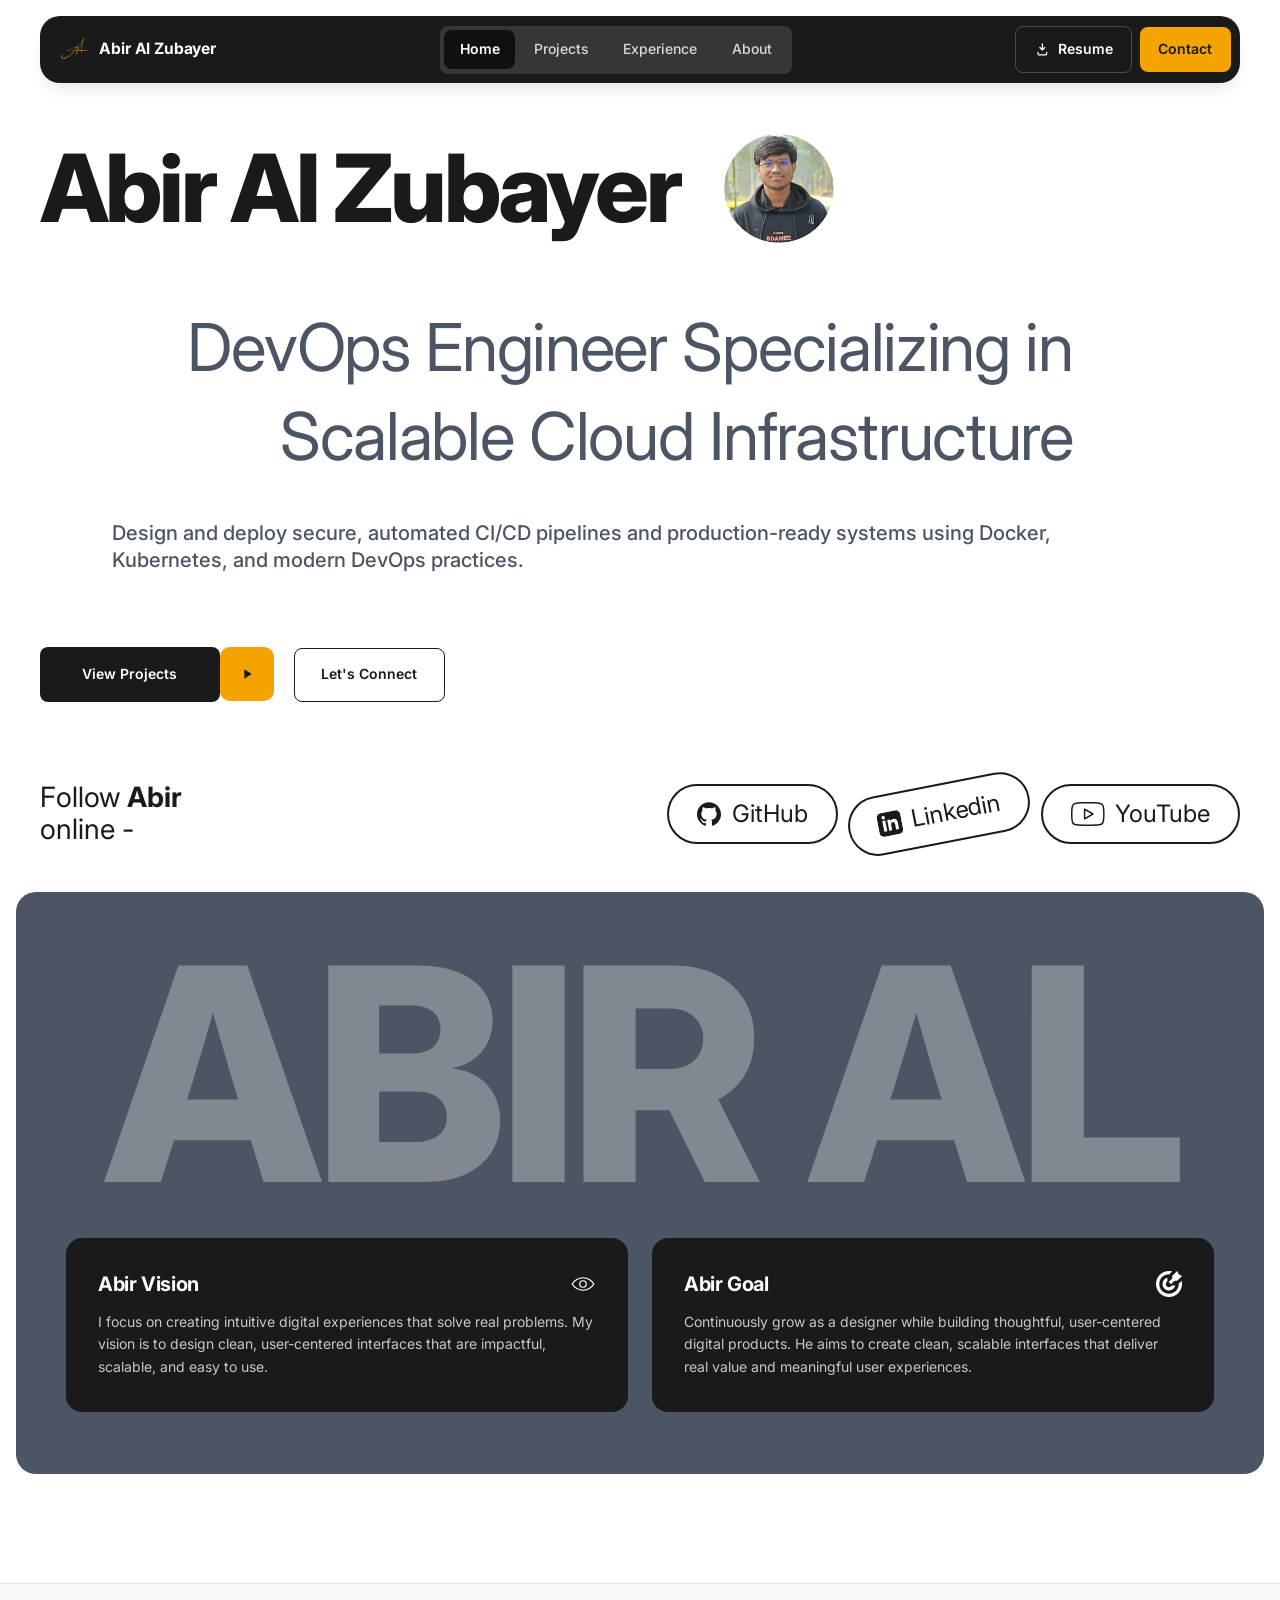
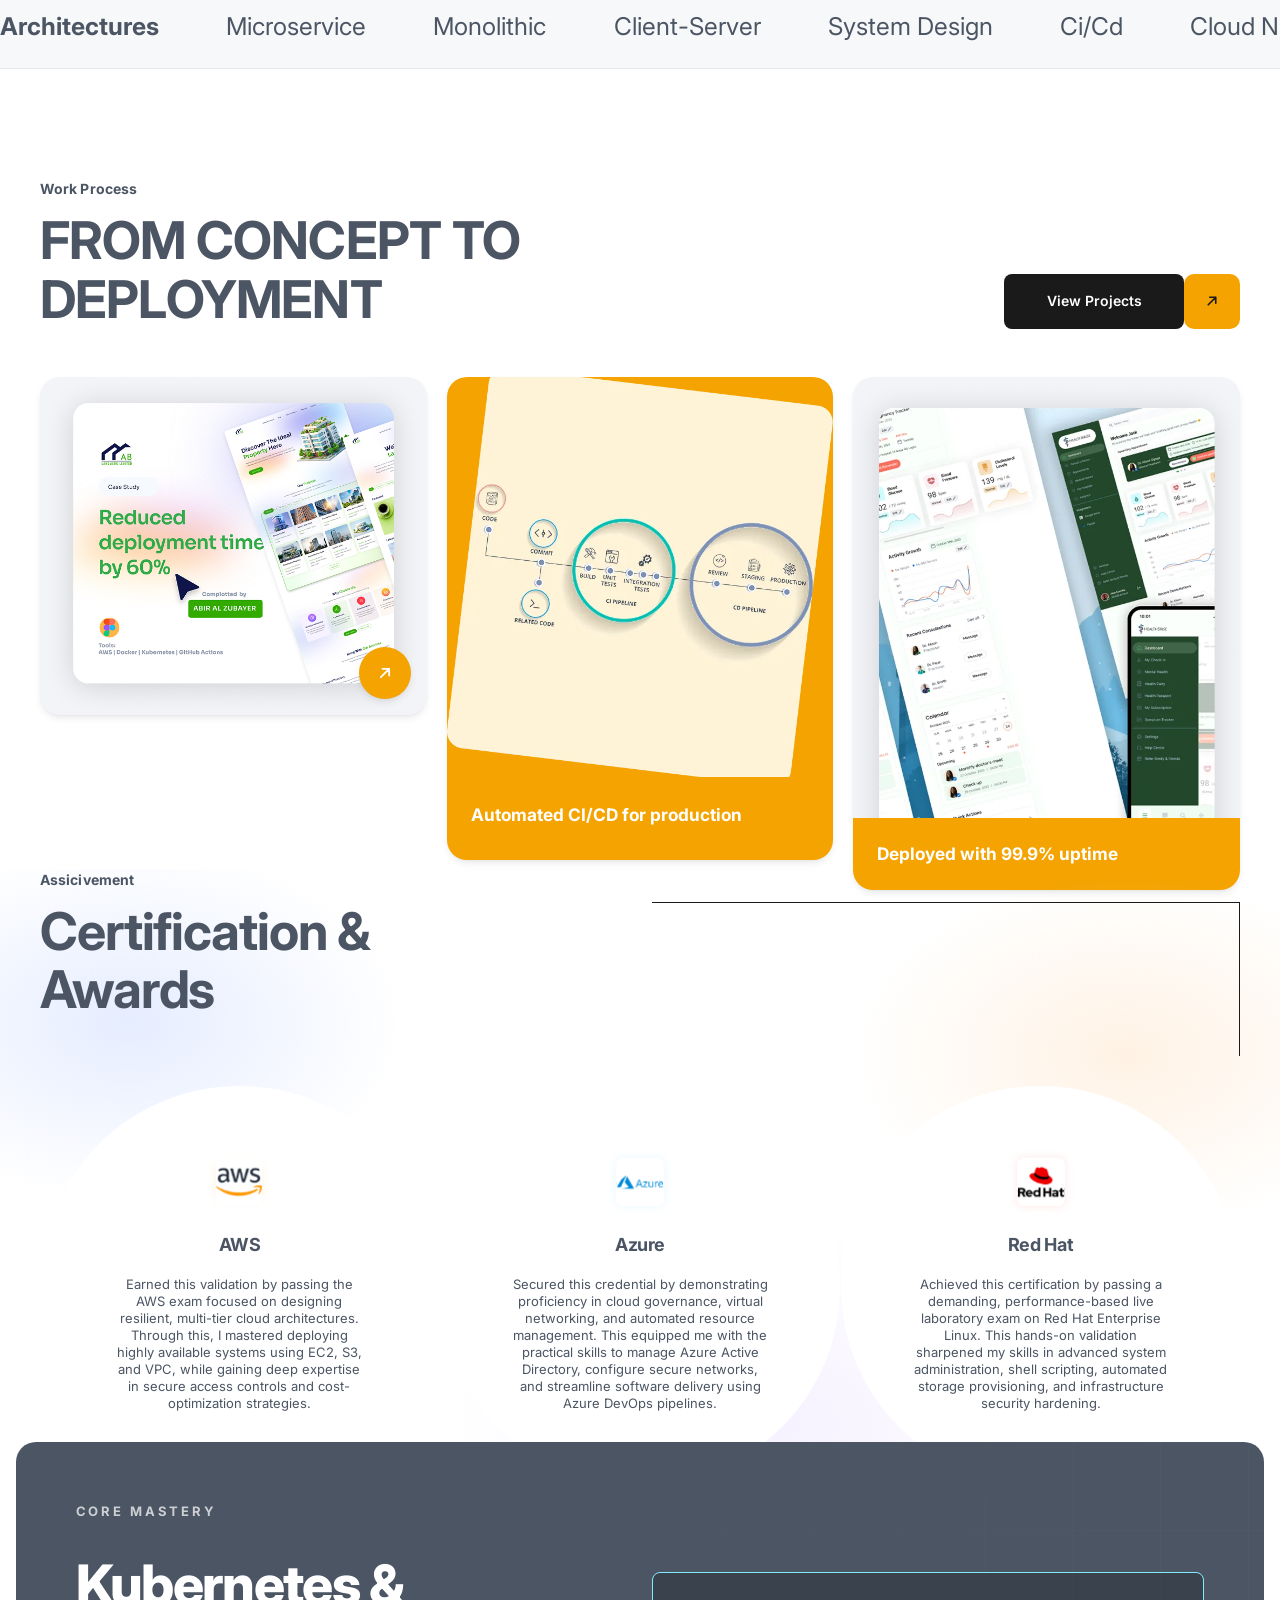
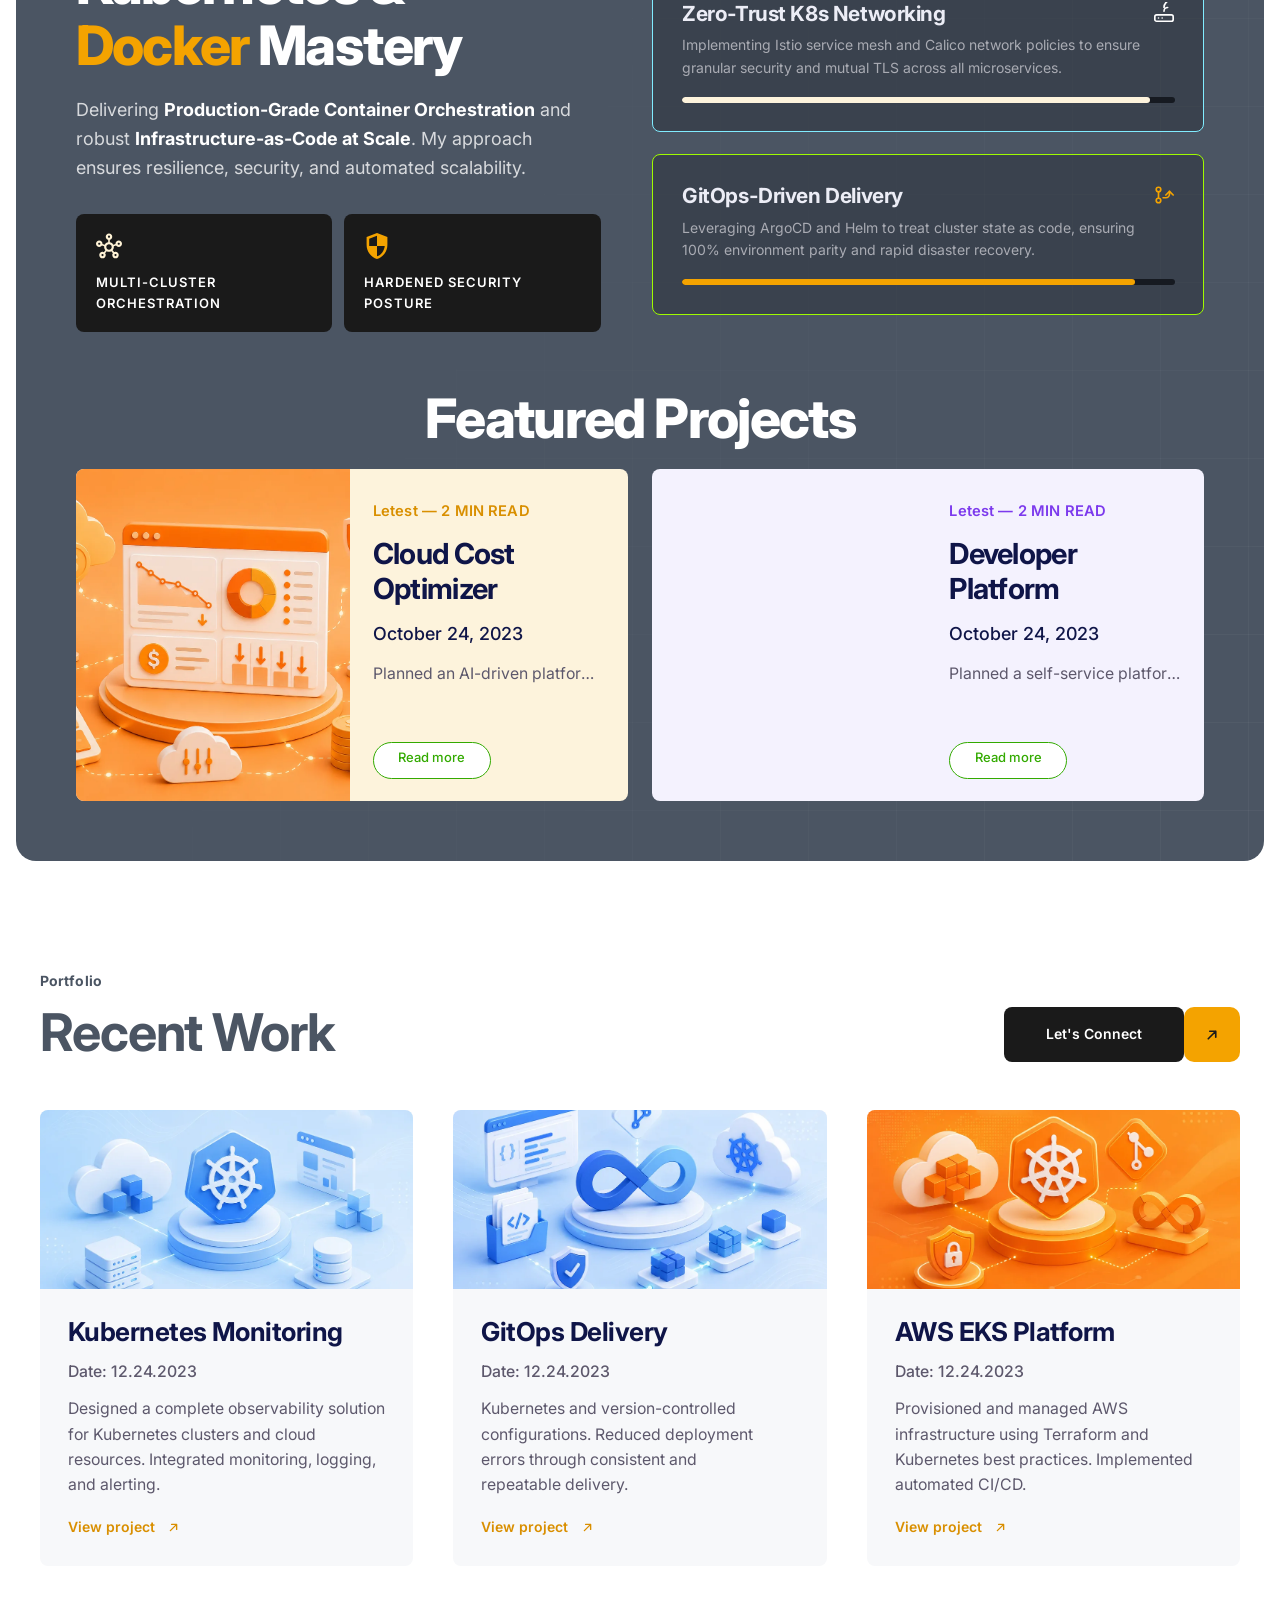
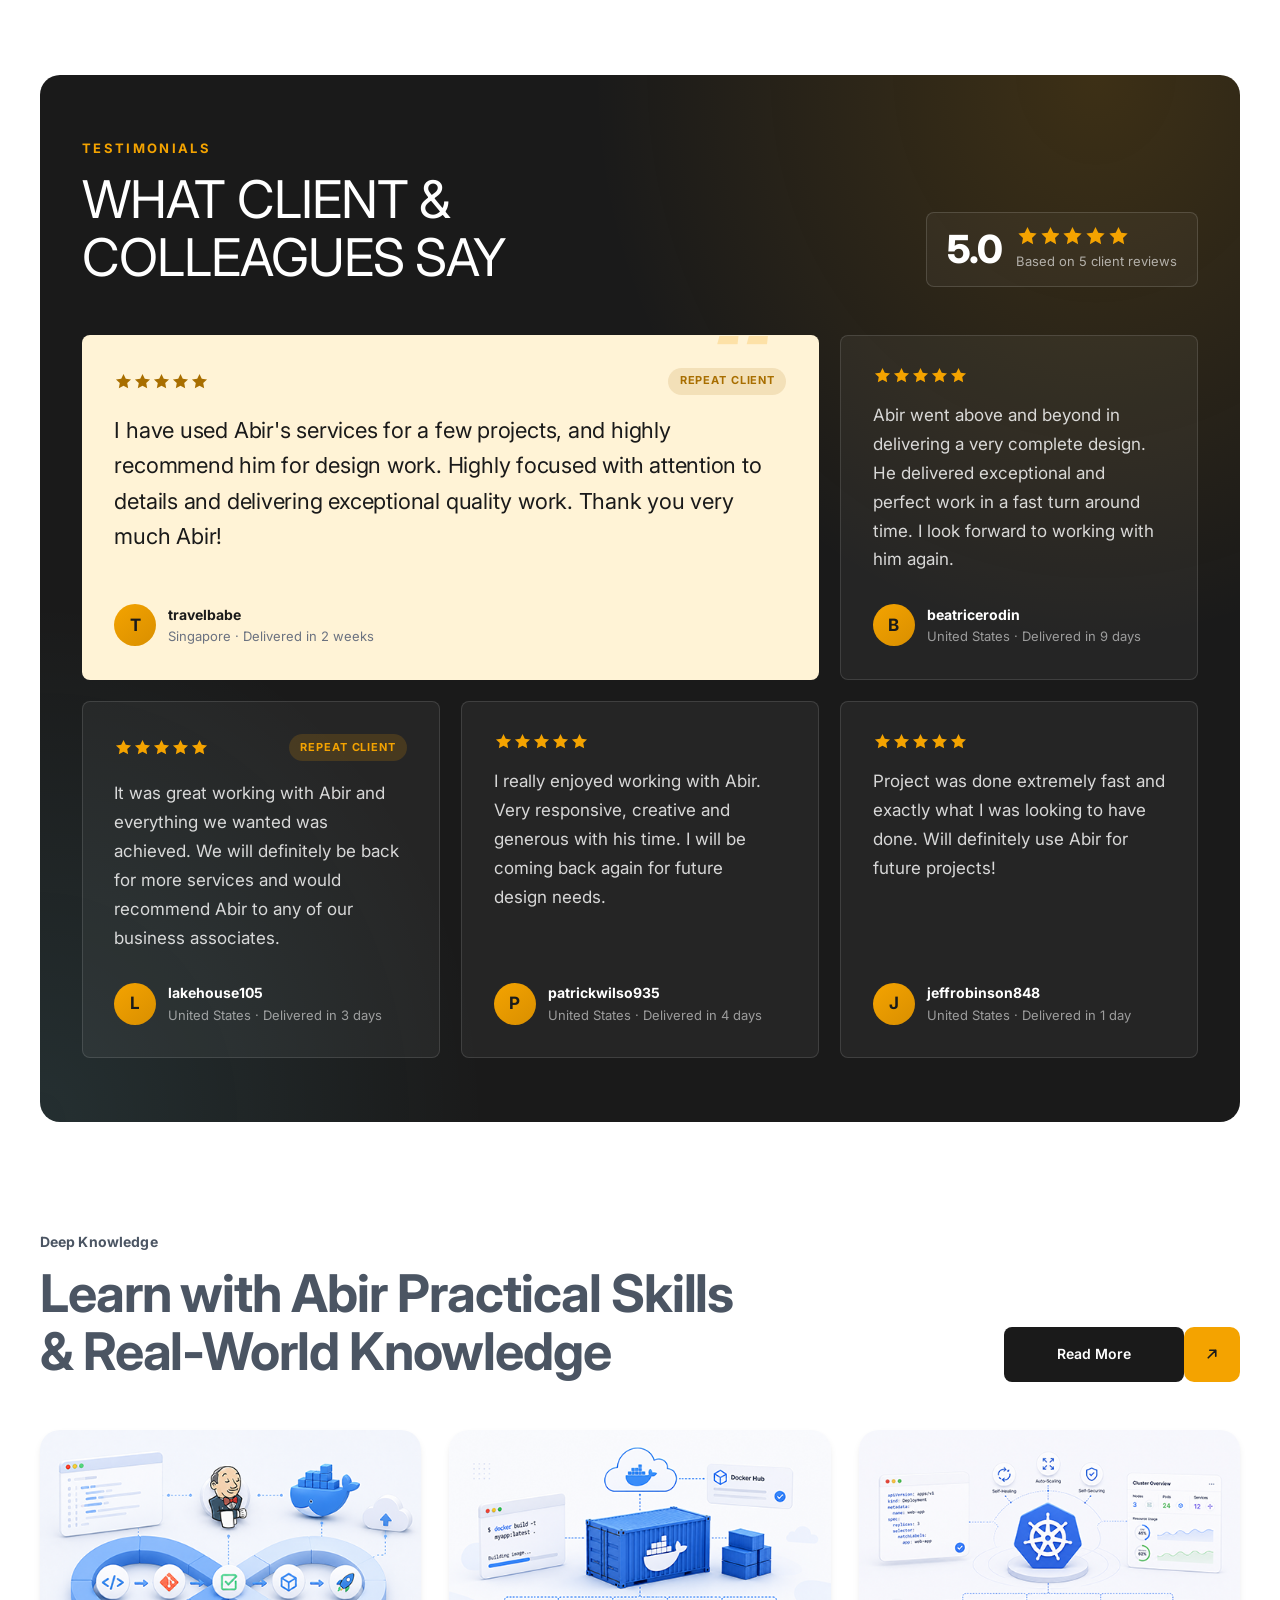
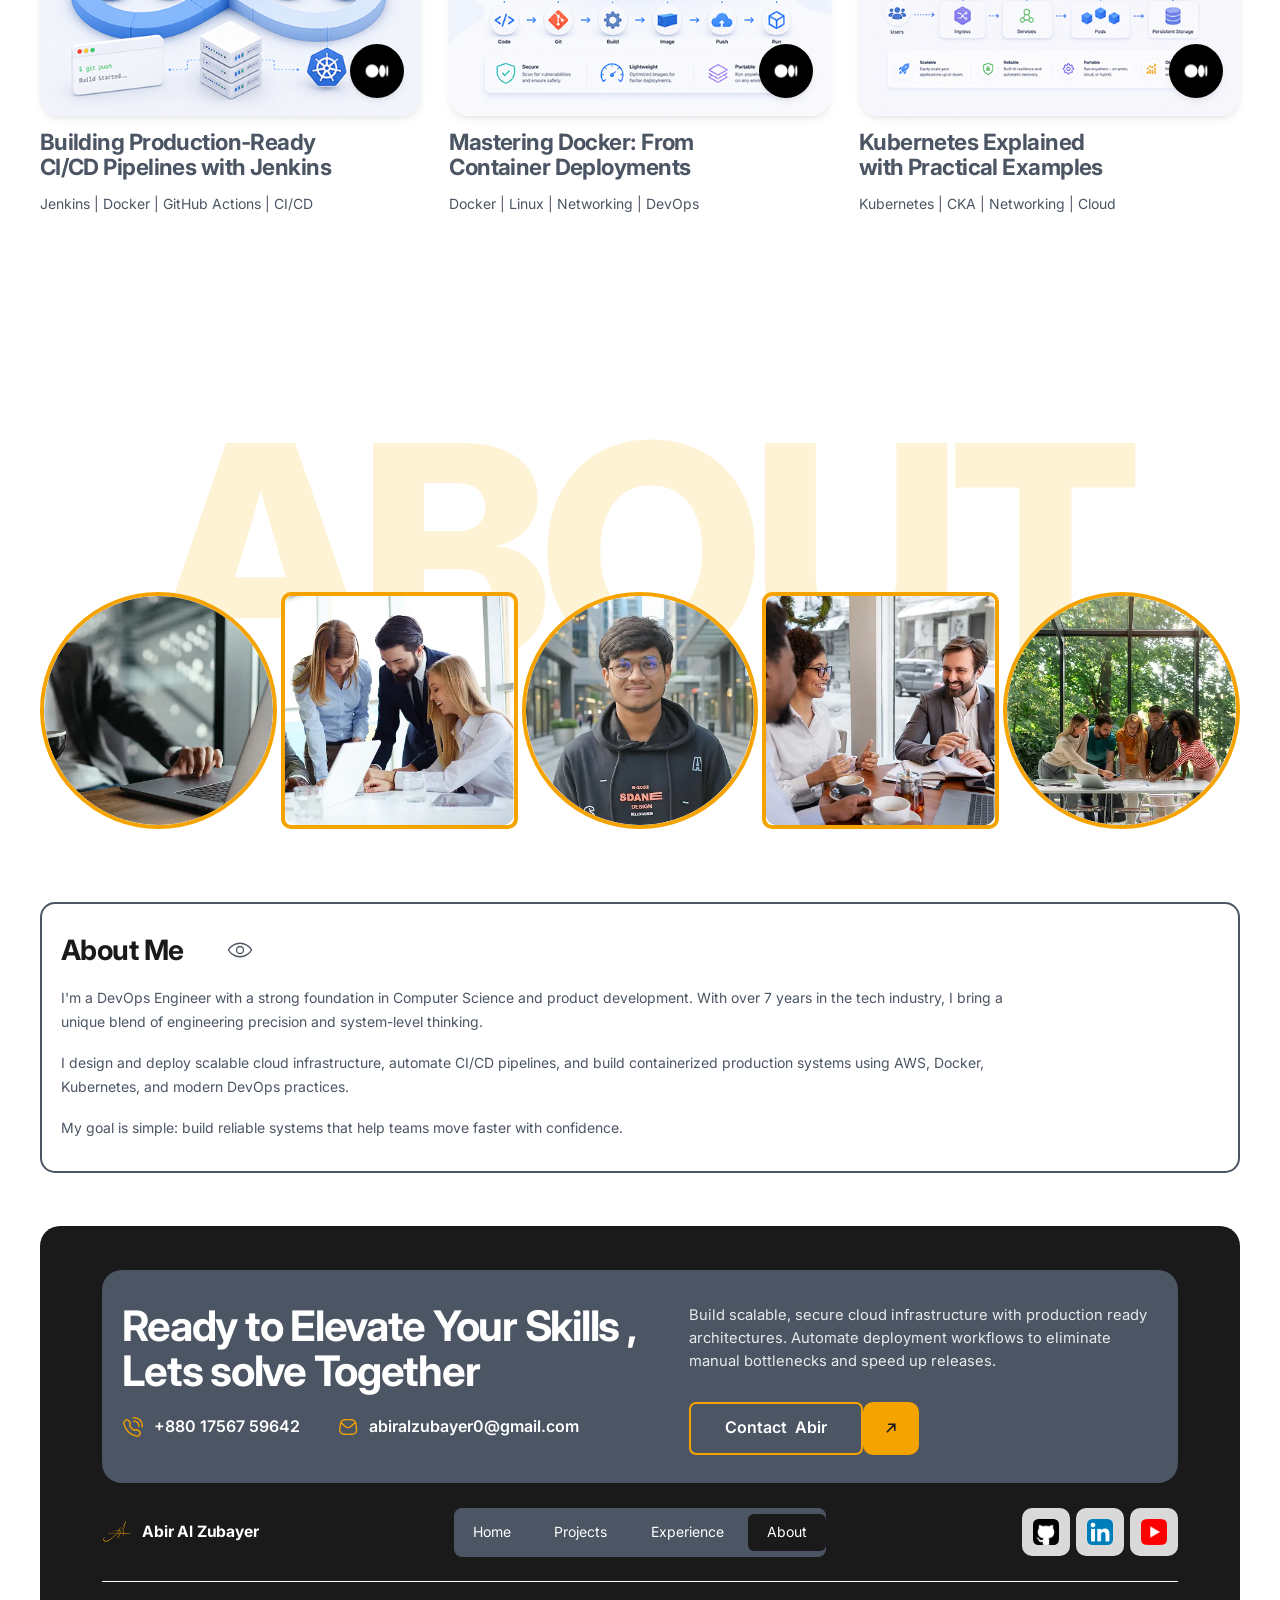
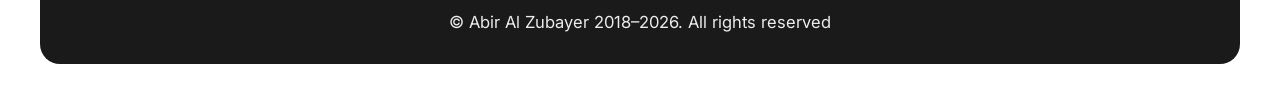
==== commit 59b77af4: "test" ====
--- a/index.html
+++ b/index.html
@@ -5,7 +5,7 @@
   <meta charset="UTF-8" />
   <meta name="viewport" content="width=device-width, initial-scale=1" />
 
-  <title>Abir Al Zubayer — DevOps Engineer in Bangladesh | Kubernetes, Docker &amp; AWS</title>
+  <title>Abir Al Zubayer DevOps Engineer in Bangladesh | Kubernetes, Docker &amp; AWS</title>
   <meta name="description"
     content="Abir Al Zubayer (Abir DevOps) is a DevOps and cloud engineer in Bangladesh building secure, scalable infrastructure with Kubernetes, Docker, AWS, Azure, Terraform, and automated CI/CD." />
   <meta name="keywords"
@@ -35,7 +35,8 @@
   <meta property="profile:last_name" content="Zubayer" />
   <meta property="profile:username" content="abirall" />
   <meta name="twitter:card" content="summary_large_image" />
-  <meta name="twitter:title" content="Abir Al Zubayer — DevOps Engineer in Bangladesh" />
+  
+  <meta name="twitter:title" content="Abir Al Zubayer | DevOps Engineer in Bangladesh" />
   <meta name="twitter:description"
     content="DevOps and cloud engineer in Bangladesh building secure, scalable infrastructure with Kubernetes, Docker, AWS, Azure, Terraform, and automated CI/CD." />
   <meta name="twitter:image" content="https://alzubayer.com/assets/img/og/og-cover.png" />
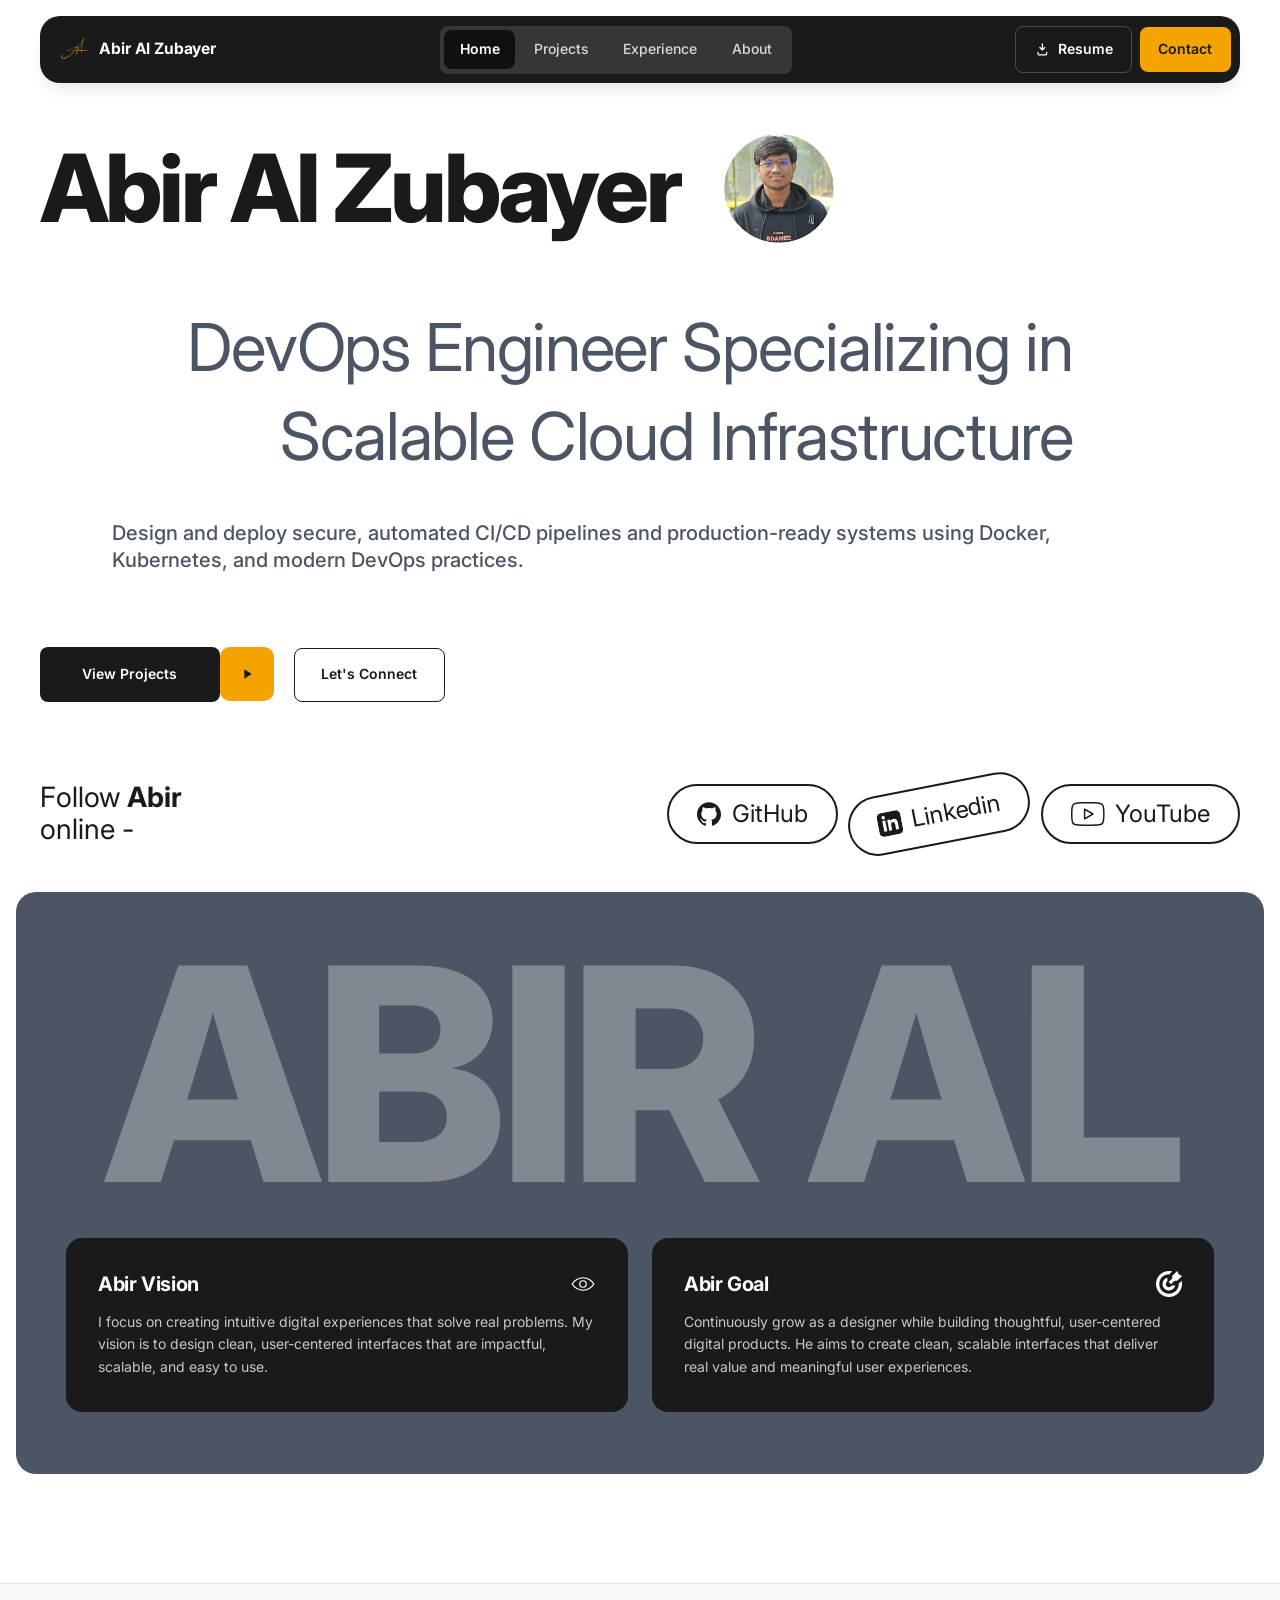
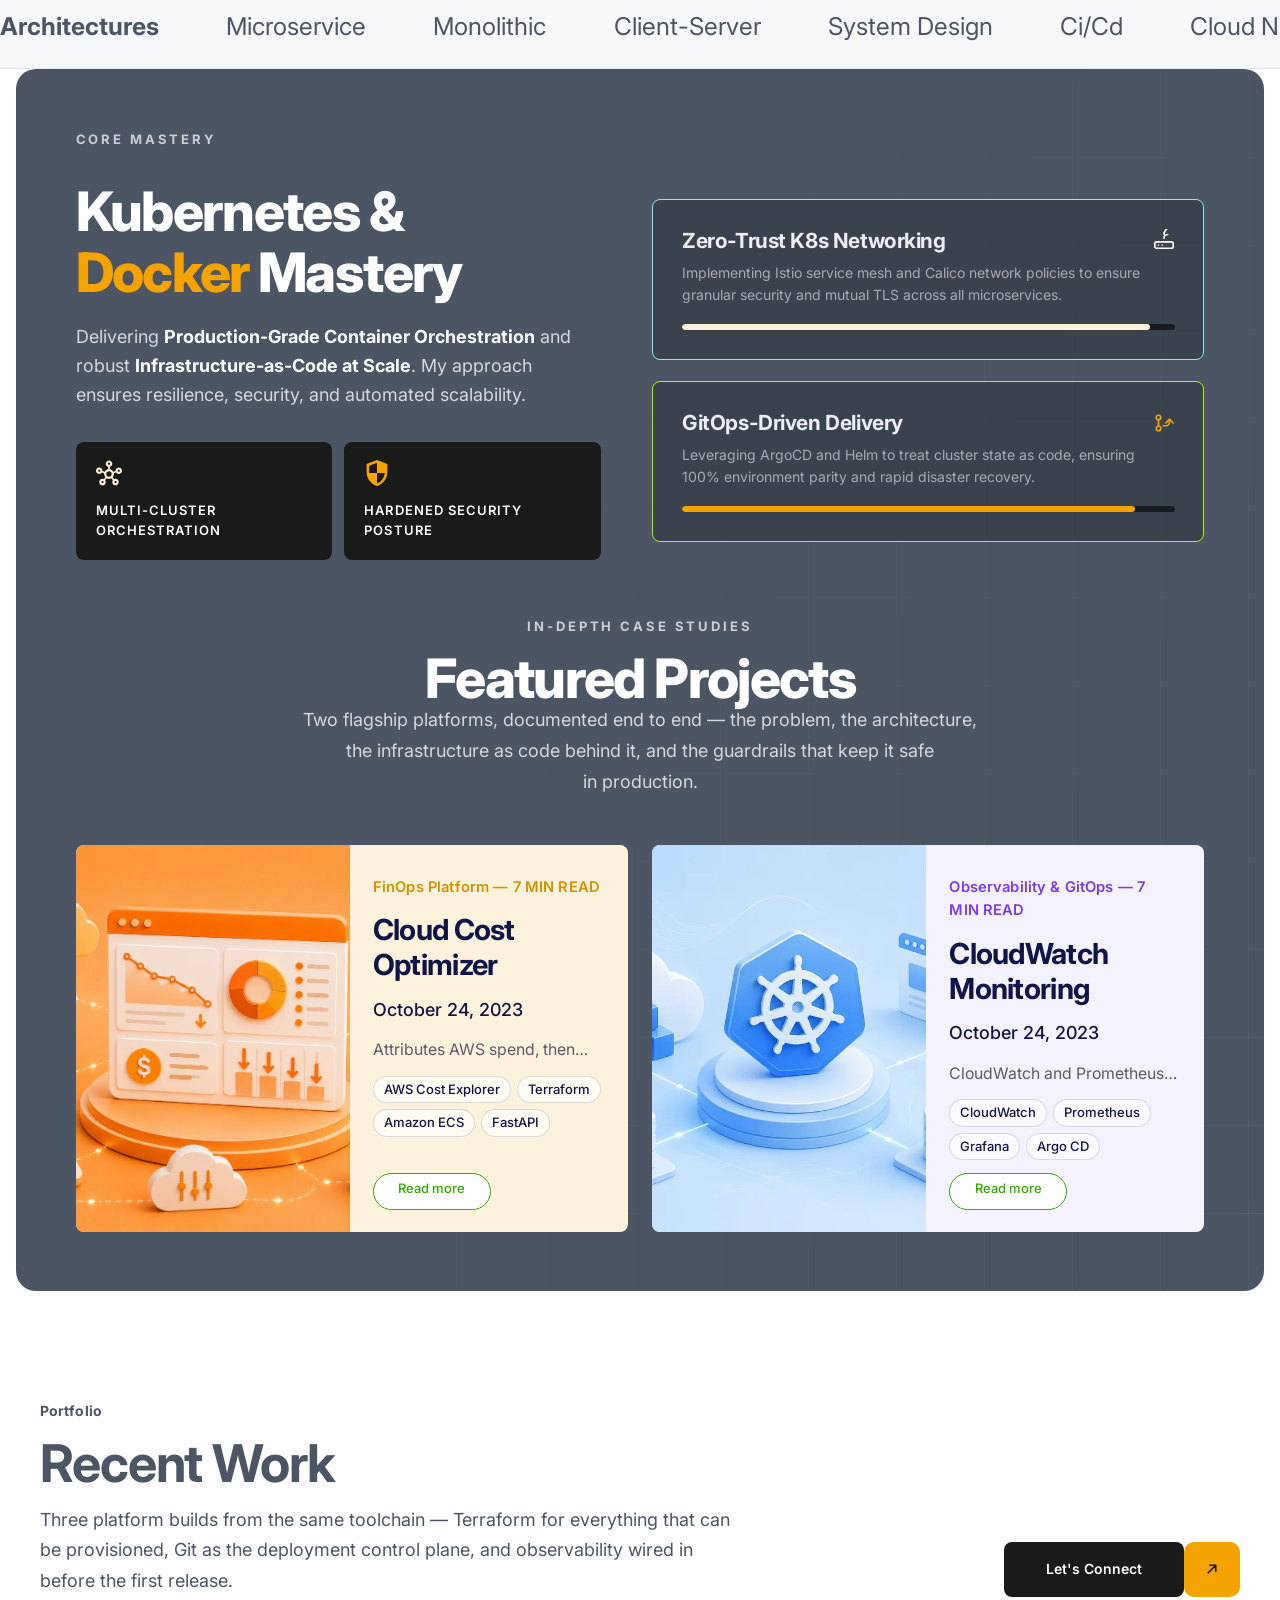
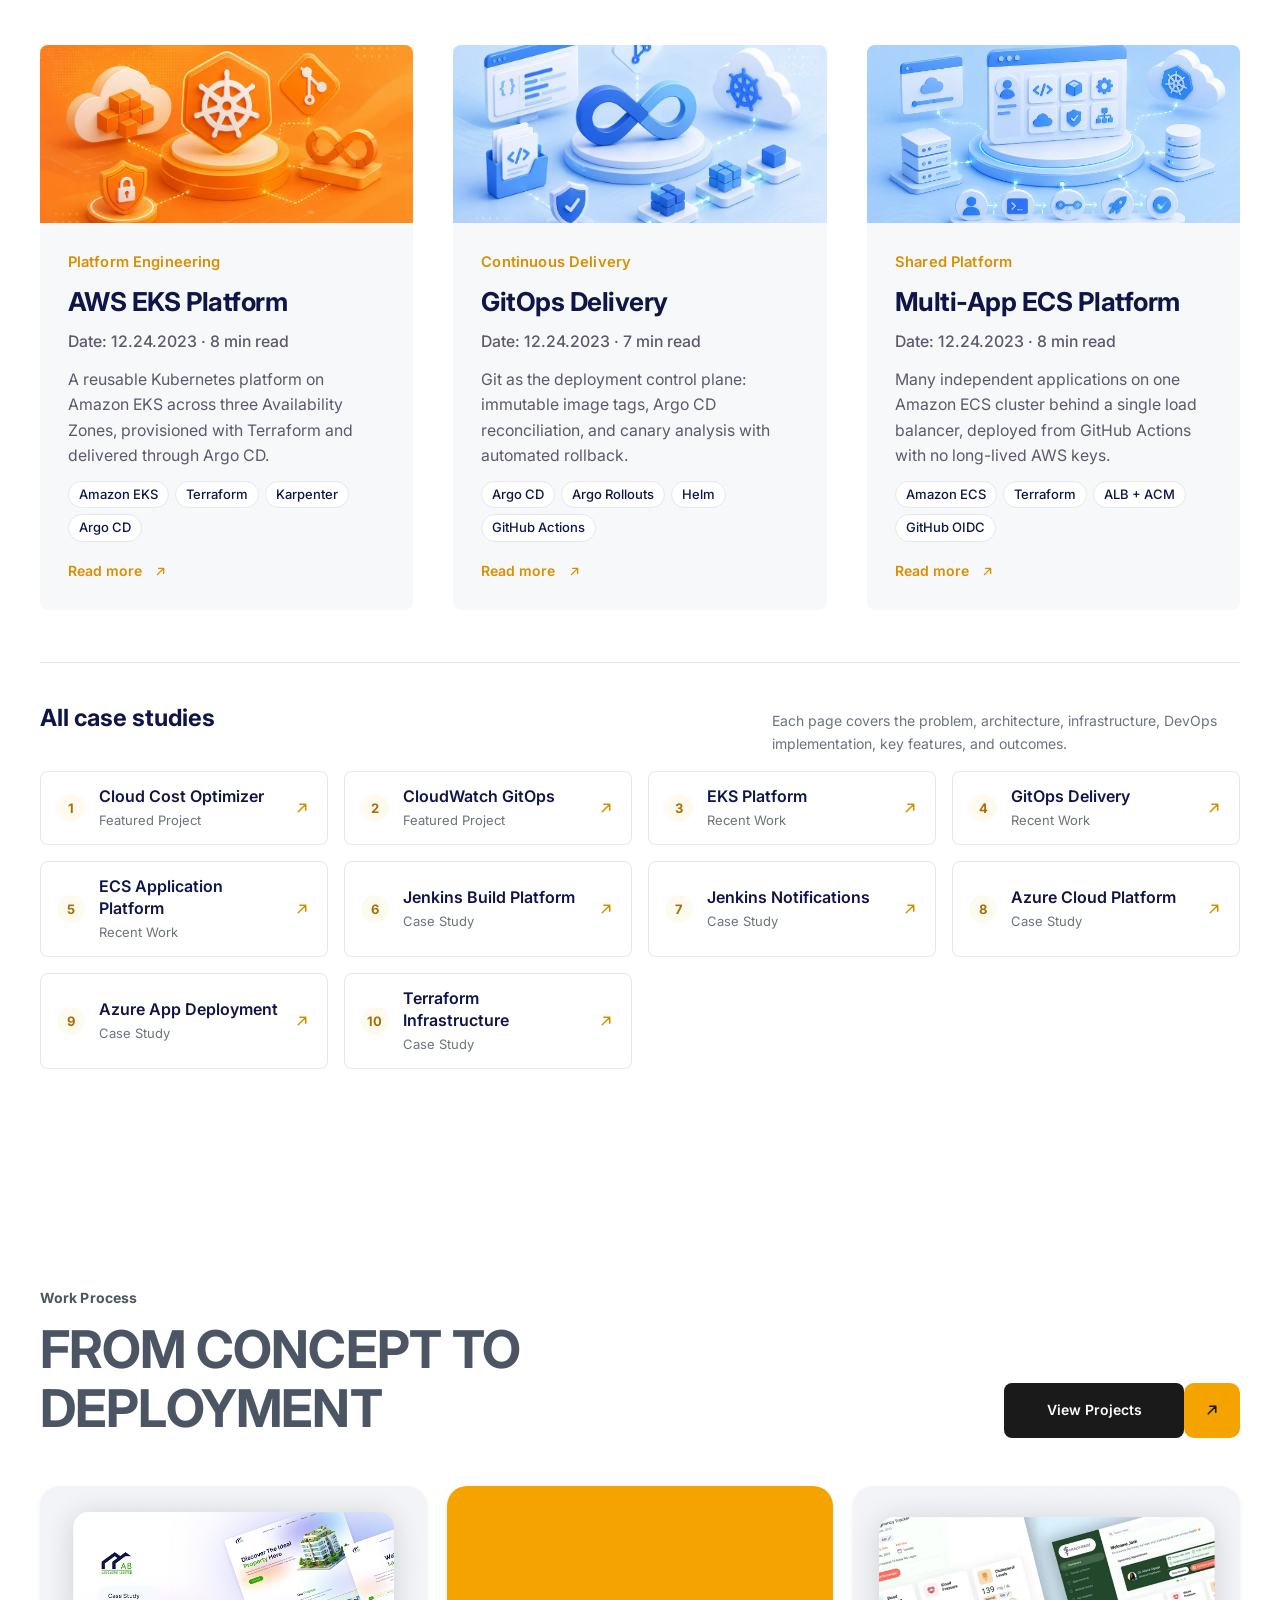
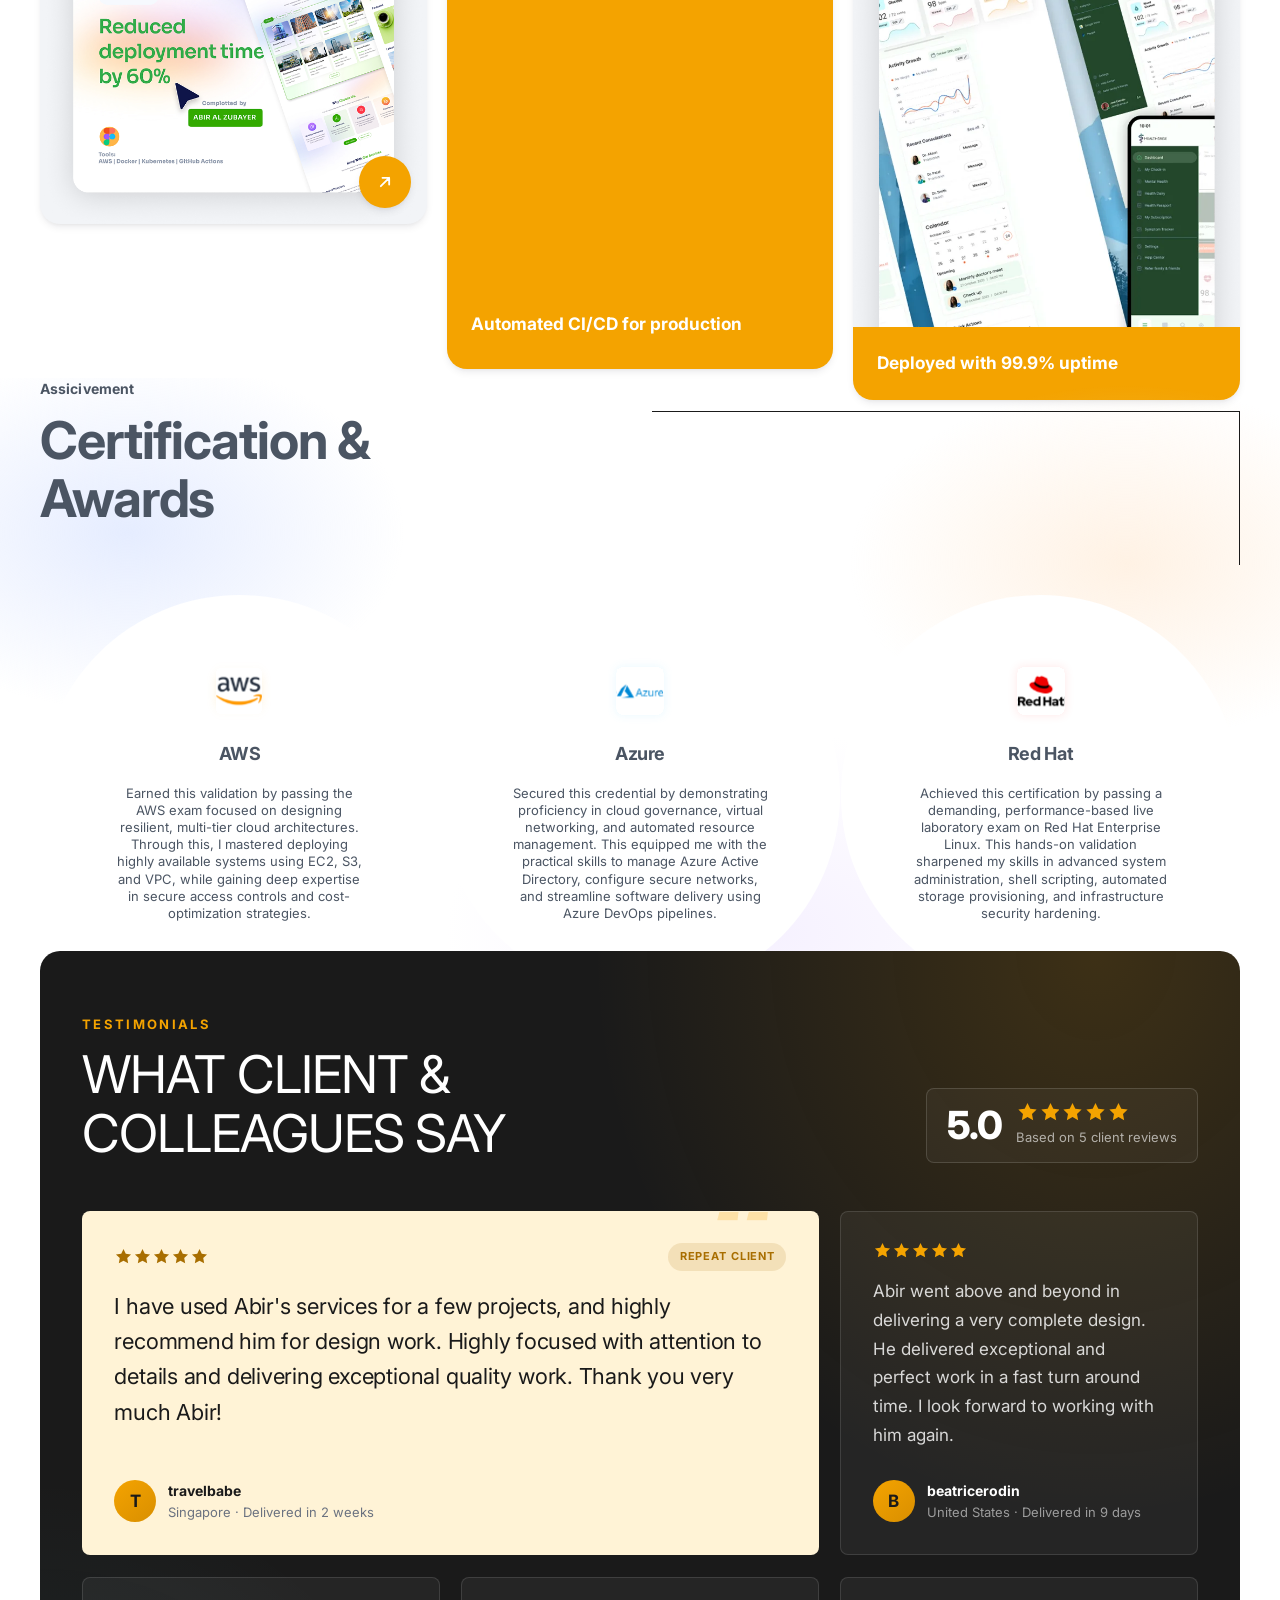
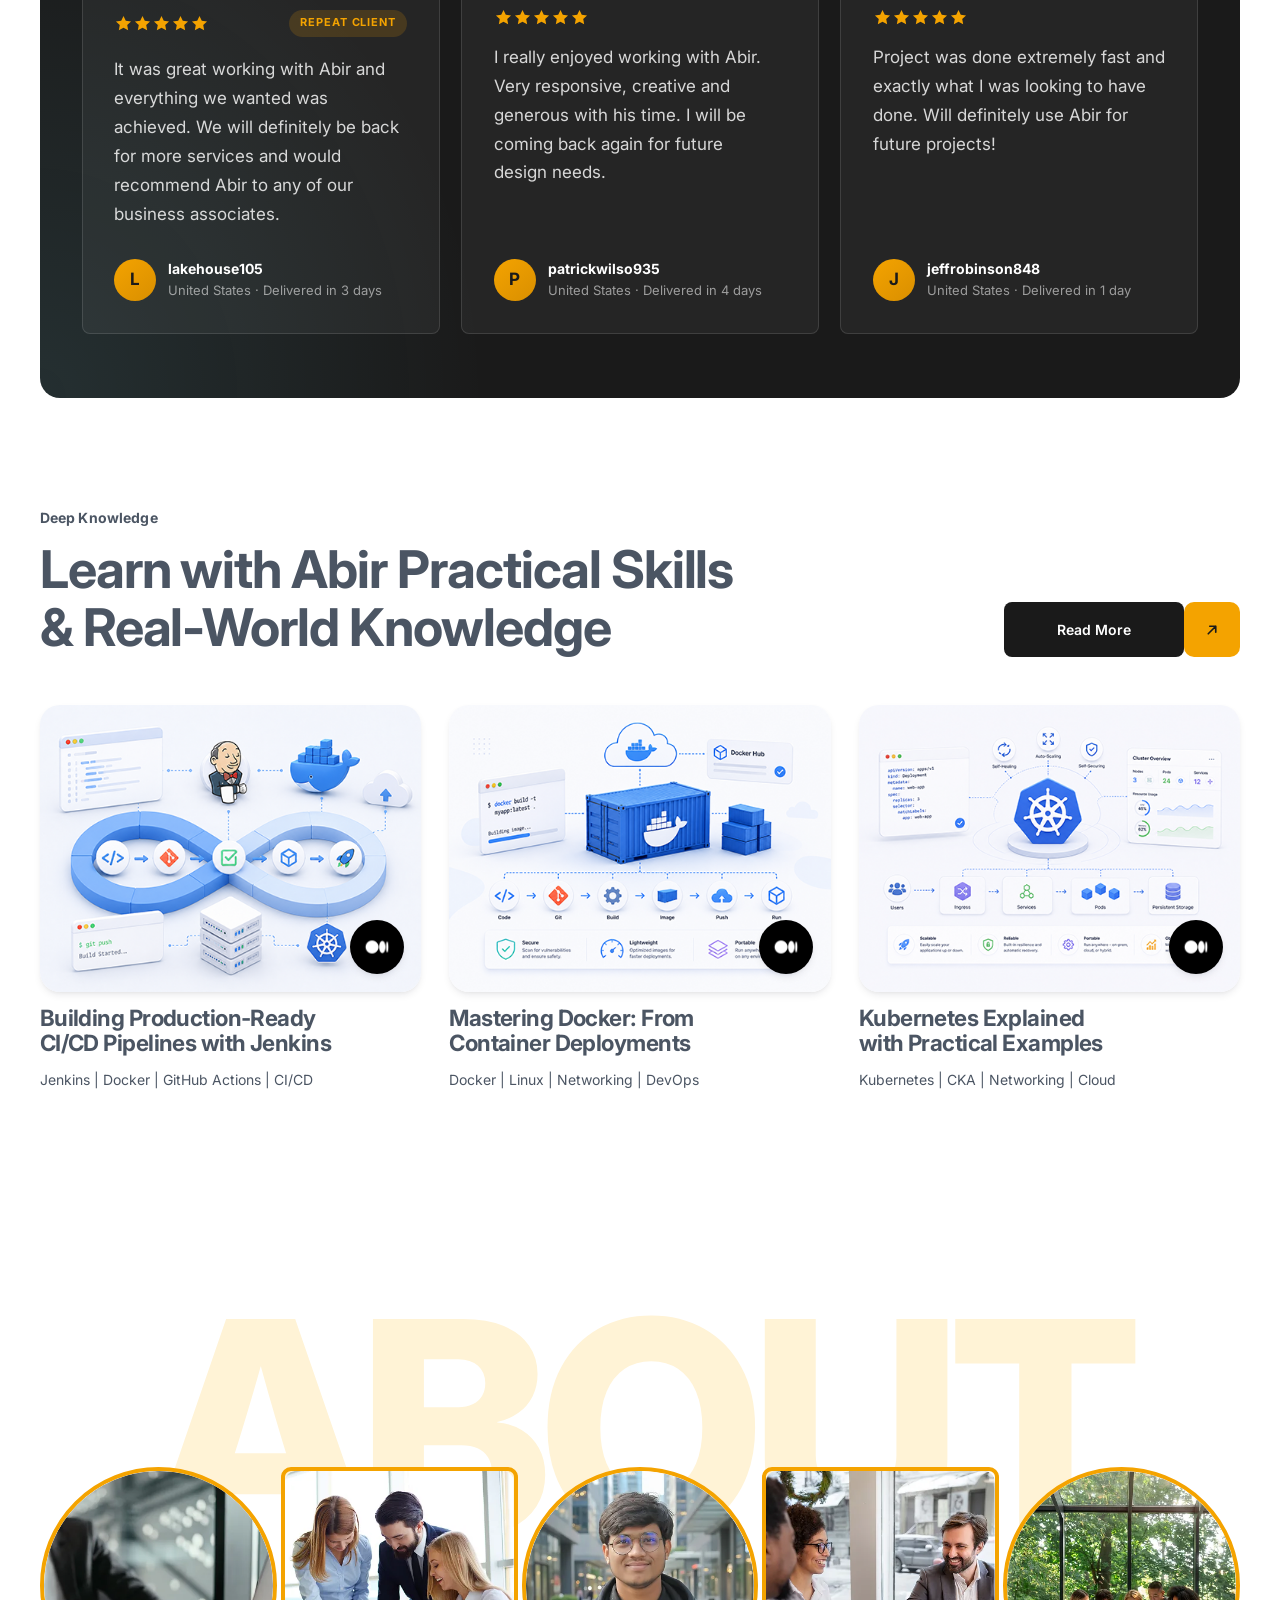
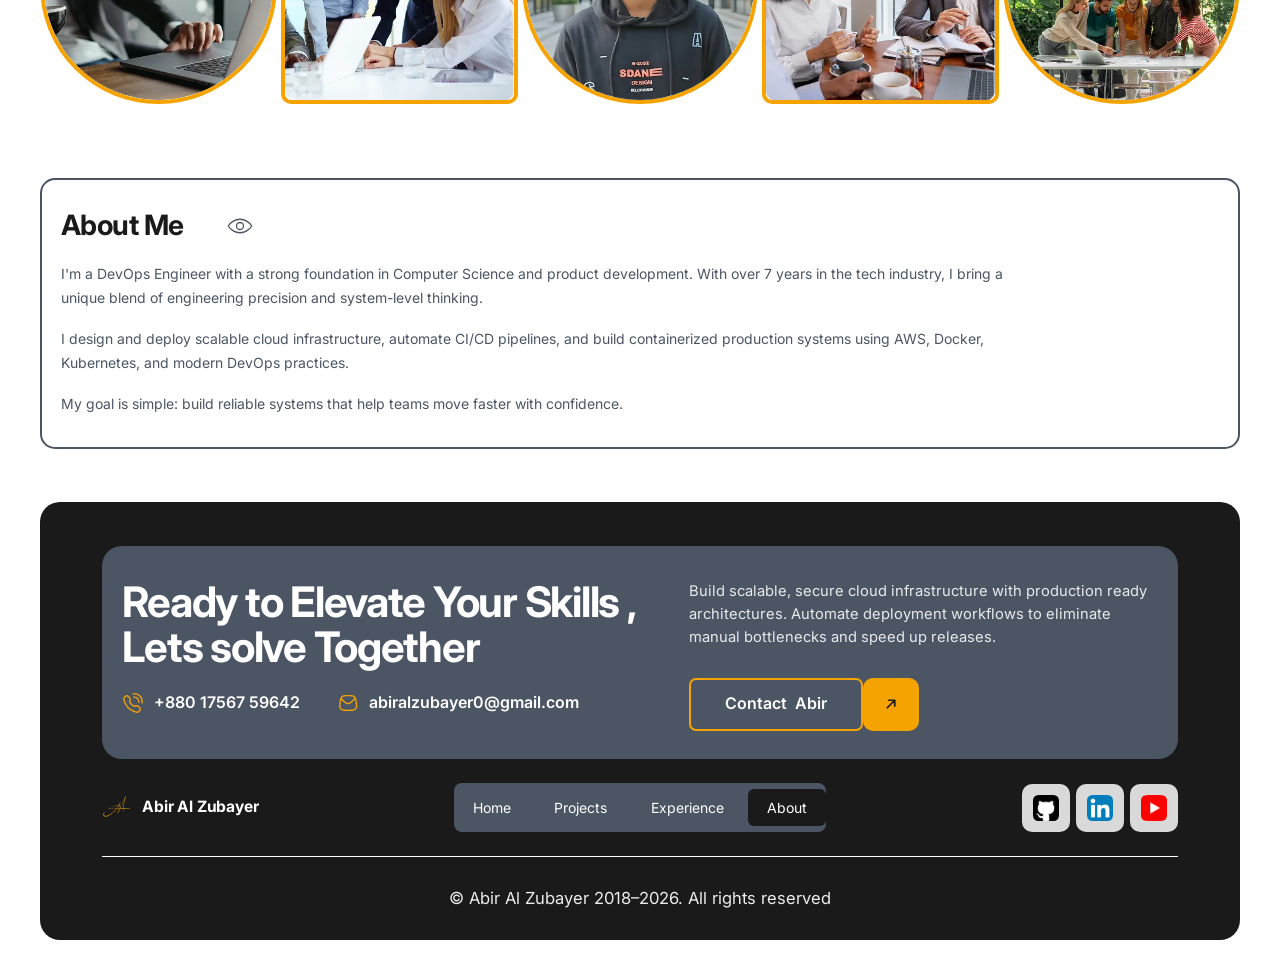
==== commit 2b61e204: "Update portfolio case studies" ====
--- a/index.html
+++ b/index.html
@@ -35,8 +35,8 @@
   <meta property="profile:last_name" content="Zubayer" />
   <meta property="profile:username" content="abirall" />
   <meta name="twitter:card" content="summary_large_image" />
-  
-  <meta name="twitter:title" content="Abir Al Zubayer | DevOps Engineer in Bangladesh" />
+
+  <meta name="twitter:title" content="Abir Al Zubayer - DevOps Engineer in Bangladesh" />
   <meta name="twitter:description"
     content="DevOps and cloud engineer in Bangladesh building secure, scalable infrastructure with Kubernetes, Docker, AWS, Azure, Terraform, and automated CI/CD." />
   <meta name="twitter:image" content="https://alzubayer.com/assets/img/og/og-cover.png" />
@@ -62,6 +62,7 @@
   <link rel="preload" as="image" href="assets/img/hero/abir-profile.webp" type="image/webp" />
   <link rel="stylesheet" href="assets/css/base.css" />
   <link rel="stylesheet" href="assets/css/sections.css" />
+  <link rel="stylesheet" href="assets/css/projects.css" />
 
   <script type="application/ld+json">
   {
@@ -159,20 +160,19 @@
       },
       {
         "@type": "ItemList",
-        "@id": "https://alzubayer.com/#recent-work",
-        "name": "Recent DevOps work by Abir Al Zubayer",
-        "itemListOrder": "https://schema.org/ItemListOrderDescending",
-        "numberOfItems": 3,
+        "@id": "https://alzubayer.com/#projects",
+        "name": "DevOps and cloud project case studies by Abir Al Zubayer",
+        "numberOfItems": 5,
         "itemListElement": [
           {
             "@type": "ListItem",
             "position": 1,
             "item": {
               "@type": "CreativeWork",
-              "name": "Kubernetes Monitoring",
-              "description": "A complete observability solution for Kubernetes clusters and cloud resources, integrating monitoring, logging, and alerting.",
-              "about": ["Kubernetes", "Prometheus", "Grafana", "Observability"],
-              "url": "https://www.linkedin.com/posts/abir-al-zubayer_kubernetes-activity-7371974083988676609-UWhG",
+              "name": "Cloud Cost Optimizer",
+              "description": "A cloud financial management platform that attributes AWS spend to teams and environments, detects idle and over-provisioned resources, and routes every optimisation through Terraform and a reviewed pull request.",
+              "about": ["AWS", "FinOps", "AWS Cost Explorer", "Terraform", "Amazon ECS"],
+              "url": "https://alzubayer.com/project.html?p=cloud-cost-optimizer",
               "author": { "@id": "https://alzubayer.com/#abir" }
             }
           },
@@ -181,10 +181,11 @@
             "position": 2,
             "item": {
               "@type": "CreativeWork",
-              "name": "GitOps Delivery",
-              "description": "GitOps delivery on Kubernetes with version-controlled configuration, reducing deployment errors through repeatable releases.",
-              "about": ["GitOps", "Kubernetes", "CI/CD", "ArgoCD"],
-              "url": "https://www.linkedin.com/posts/abir-al-zubayer_cicd-secrets-activity-7381379909899718656-xfVv",
+              "name": "CloudWatch Monitoring & GitOps Platform",
+              "description": "An observability and deployment platform combining AWS CloudWatch, Prometheus, Grafana, Alertmanager, and Loki with Argo CD GitOps delivery on Kubernetes.",
+              "about": ["Kubernetes", "Amazon CloudWatch", "Prometheus", "Grafana", "Argo CD", "Observability"],
+              "url": "https://alzubayer.com/project.html?p=cloudwatch-monitoring-gitops",
+              "sameAs": "https://www.linkedin.com/posts/abir-al-zubayer_kubernetes-activity-7371974083988676609-UWhG",
               "author": { "@id": "https://alzubayer.com/#abir" }
             }
           },
@@ -194,9 +195,35 @@
             "item": {
               "@type": "CreativeWork",
               "name": "AWS EKS Platform",
-              "description": "AWS infrastructure provisioned and managed with Terraform and Kubernetes best practices, including automated CI/CD.",
-              "about": ["AWS", "Amazon EKS", "Terraform", "Kubernetes", "CI/CD"],
-              "url": "https://www.linkedin.com/posts/abir-al-zubayer_kubernetes-ingress-activity-7373041123029590016-BFmF",
+              "description": "A reusable Kubernetes platform on Amazon EKS provisioned with Terraform across three Availability Zones, with Karpenter, HPA and KEDA autoscaling, IRSA, and Argo CD delivery.",
+              "about": ["AWS", "Amazon EKS", "Terraform", "Kubernetes", "Karpenter", "Argo CD"],
+              "url": "https://alzubayer.com/project.html?p=aws-eks-platform",
+              "sameAs": "https://www.linkedin.com/posts/abir-al-zubayer_kubernetes-ingress-activity-7373041123029590016-BFmF",
+              "author": { "@id": "https://alzubayer.com/#abir" }
+            }
+          },
+          {
+            "@type": "ListItem",
+            "position": 4,
+            "item": {
+              "@type": "CreativeWork",
+              "name": "GitOps Delivery Platform",
+              "description": "A continuous delivery platform that makes Git the deployment control plane: immutable image tags in Amazon ECR, Argo CD reconciliation, and Argo Rollouts canary analysis with automated rollback.",
+              "about": ["GitOps", "Kubernetes", "CI/CD", "Argo CD", "Argo Rollouts", "Helm"],
+              "url": "https://alzubayer.com/project.html?p=gitops-delivery-platform",
+              "sameAs": "https://www.linkedin.com/posts/abir-al-zubayer_cicd-secrets-activity-7381379909899718656-xfVv",
+              "author": { "@id": "https://alzubayer.com/#abir" }
+            }
+          },
+          {
+            "@type": "ListItem",
+            "position": 5,
+            "item": {
+              "@type": "CreativeWork",
+              "name": "Multi-Application AWS ECS Deployment Platform",
+              "description": "A Terraform-managed platform running many independent applications on a shared Amazon ECS cluster behind one Application Load Balancer, deployed from GitHub Actions using GitHub OIDC.",
+              "about": ["AWS", "Amazon ECS", "Terraform", "Application Load Balancer", "GitHub Actions"],
+              "url": "https://alzubayer.com/project.html?p=multi-app-ecs-platform",
               "author": { "@id": "https://alzubayer.com/#abir" }
             }
           }
@@ -383,117 +410,6 @@
       </div>
     </section>
 
-    <!-- ================= Work process ================= -->
-    <section class="section" id="experience" aria-labelledby="process-title">
-      <div class="shell">
-        <div class="section-head">
-          <div class="reveal">
-            <p class="eyebrow">Work Process</p>
-            <h2 class="section-title section-title--upper" id="process-title">
-              From concept to<br />deployment
-            </h2>
-          </div>
-          <div class="btn-pair reveal">
-            <a class="btn" href="#projects">View Projects</a>
-            <a class="btn-tile" href="#projects" aria-label="Jump to featured projects">
-              <svg aria-hidden="true" viewBox="0 0 24 24">
-                <path d="M7 17 17 7m0 0H9m8 0v8" />
-              </svg>
-            </a>
-          </div>
-        </div>
-
-        <div class="process__grid">
-          <article class="process-card reveal">
-            <picture>
-              <source srcset="assets/img/process/process-1.webp" type="image/webp" />
-              <img src="assets/img/process/process-1.png" width="738" height="628"
-                alt="Case study: reduced deployment time by 60% for AB Landmark Limited" loading="lazy"
-                decoding="async" />
-            </picture>
-            <a class="process-card__arrow" href="#projects" aria-label="View the AB Landmark deployment case study">
-              <svg aria-hidden="true" viewBox="0 0 24 24">
-                <path d="M7 17 17 7m0 0H9m8 0v8" />
-              </svg>
-            </a>
-          </article>
-
-          <article class="process-card process-card--tall reveal reveal-delay-1">
-            <picture>
-              <source srcset="assets/img/process/process-2.webp" type="image/webp" />
-              <img src="assets/img/process/process-2.png" width="691" height="726"
-                alt="Diagram of an automated CI and CD pipeline from commit through production" loading="lazy"
-                decoding="async" />
-            </picture>
-            <p class="process-card__caption">Automated CI/CD for production</p>
-          </article>
-
-          <article class="process-card process-card--tallest reveal reveal-delay-2">
-            <picture>
-              <source srcset="assets/img/process/process-3.webp" type="image/webp" />
-              <img src="assets/img/process/process-3.png" width="749" height="637"
-                alt="Healthcare dashboard product deployed with 99.9% uptime" loading="lazy" decoding="async" />
-            </picture>
-            <p class="process-card__caption">Deployed with 99.9% uptime</p>
-          </article>
-        </div>
-      </div>
-    </section>
-
-    <!-- ================= Certifications ================= -->
-    <section class="certs section" aria-labelledby="certs-title">
-      <div class="shell">
-        <div class="certs__head">
-          <div class="reveal">
-            <p class="eyebrow">Assicivement</p>
-            <h2 class="section-title" id="certs-title">Certification &amp;<br />Awards</h2>
-          </div>
-          <div class="certs__rule" aria-hidden="true"></div>
-        </div>
-
-        <div class="certs__grid">
-          <article class="cert-card reveal">
-            <div class="cert-card__logo">
-              <img src="assets/icons/aws.svg" width="48" height="48" alt="Amazon Web Services" loading="lazy" />
-            </div>
-            <h3>AWS</h3>
-            <!-- CHANGED: Added inline style to center-align details text -->
-            <p style="text-align: center;">
-              Earned this validation by passing the AWS exam focused on designing resilient, multi-tier cloud
-              architectures. Through this, I mastered deploying highly available systems using EC2, S3, and VPC, while
-              gaining deep expertise in secure access controls and cost-optimization strategies.
-            </p>
-          </article>
-
-          <article class="cert-card reveal reveal-delay-1">
-            <div class="cert-card__logo">
-              <img src="assets/icons/azure.svg" width="48" height="48" alt="Microsoft Azure" loading="lazy" />
-            </div>
-            <h3>Azure</h3>
-            <!-- CHANGED: Added inline style to center-align details text -->
-            <p style="text-align: center;">
-              Secured this credential by demonstrating proficiency in cloud governance, virtual networking, and
-              automated resource management. This equipped me with the practical skills to manage Azure Active
-              Directory, configure secure networks, and streamline software delivery using Azure DevOps pipelines.
-            </p>
-          </article>
-
-          <article class="cert-card reveal reveal-delay-2">
-            <div class="cert-card__logo">
-              <img src="assets/icons/redhat.svg" width="48" height="48" alt="Red Hat" loading="lazy" />
-            </div>
-            <h3>Red Hat</h3>
-            <!-- CHANGED: Added inline style to center-align details text -->
-            <p style="text-align: center;">
-              Achieved this certification by passing a demanding, performance-based live laboratory exam on Red Hat
-              Enterprise Linux. This hands-on validation sharpened my skills in advanced system administration, shell
-              scripting, automated storage provisioning, and infrastructure security hardening.
-            </p>
-          </article>
-        </div>
-      </div>
-    </section>
-
     <!-- ================= Core mastery + featured projects ================= -->
     <section class="shell shell--wide" id="projects" aria-labelledby="mastery-title">
       <div class="mastery reveal">
@@ -562,26 +478,40 @@
           </div>
         </div>
 
-        <!-- Featured projects live inside the same slate panel -->
+        <!-- Featured projects live inside the same slate panel.
+             Card copy is authored here; the full case study for each project is
+             defined once in assets/js/projects-data.js and rendered by
+             project.html?p=<slug>. Keep the slugs below in sync with that file. -->
         <div class="featured">
+          <p class="featured__eyebrow">In-Depth Case Studies</p>
           <h2 class="featured__title">Featured Projects</h2>
+          <p class="featured__lead">
+            Two flagship platforms, documented end to end &mdash; the problem, the architecture,
+            the infrastructure as code behind it, and the guardrails that keep it safe in
+            production.
+          </p>
 
           <div class="featured__grid">
             <article class="article-card reveal" style="--card-tint: var(--tint-cream); --card-accent: #d98f00">
               <picture>
                 <source srcset="assets/img/projects/featured-1.webp" type="image/webp" />
-                <img src="assets/img/projects/featured-1.png" width="1400" height="1400"
+                <img src="assets/img/projects/featured-1.png" width="1400" height="933"
                   alt="Cloud cost optimizer dashboard illustration" loading="lazy" decoding="async" />
               </picture>
               <div class="article-card__body">
-                <p class="article-card__kicker">Letest — 2 MIN READ</p>
+                <p class="article-card__kicker">FinOps Platform — 7 MIN READ</p>
                 <h3>Cloud Cost Optimizer</h3>
                 <p class="article-card__date">October 24, 2023</p>
                 <p class="article-card__excerpt">
-                  Planned an AI-driven platform that surfaces idle spend across multi-account
-                  cloud estates and recommends rightsizing automatically.
+                  Attributes AWS spend, then rightsizes through Terraform.
                 </p>
-                <a class="article-card__link" href="https://medium.com/@abirall" target="_blank" rel="noopener">
+                <ul class="card-chips">
+                  <li class="card-chip">AWS Cost Explorer</li>
+                  <li class="card-chip">Terraform</li>
+                  <li class="card-chip">Amazon ECS</li>
+                  <li class="card-chip">FastAPI</li>
+                </ul>
+                <a class="article-card__link" href="project.html?p=cloud-cost-optimizer">
                   Read more<span class="visually-hidden"> about Cloud Cost Optimizer</span>
                 </a>
               </div>
@@ -590,20 +520,25 @@
             <article class="article-card reveal reveal-delay-1"
               style="--card-tint: var(--tint-lilac); --card-accent: #7c3aed">
               <picture>
-                <source srcset="assets/img/projects/featured-2.webp" type="image/webp" />
-                <img src="assets/img/projects/featured-2.png" width="1400" height="1400"
-                  alt="Internal developer platform illustration" loading="lazy" decoding="async" />
+                <source srcset="assets/img/work/work-1.webp" type="image/webp" />
+                <img src="assets/img/work/work-1.png" width="1000" height="667"
+                  alt="Kubernetes monitoring stack illustration" loading="lazy" decoding="async" />
               </picture>
               <div class="article-card__body">
-                <p class="article-card__kicker">Letest — 2 MIN READ</p>
-                <h3>Developer Platform</h3>
+                <p class="article-card__kicker">Observability &amp; GitOps — 7 MIN READ</p>
+                <h3>CloudWatch Monitoring</h3>
                 <p class="article-card__date">October 24, 2023</p>
                 <p class="article-card__excerpt">
-                  Planned a self-service platform giving product teams golden paths for
-                  provisioning, deployment, and observability without ticket queues.
+                  CloudWatch and Prometheus feeding Argo CD delivery.
                 </p>
-                <a class="article-card__link" href="https://medium.com/@abirall" target="_blank" rel="noopener">
-                  Read more<span class="visually-hidden"> about Developer Platform</span>
+                <ul class="card-chips">
+                  <li class="card-chip">CloudWatch</li>
+                  <li class="card-chip">Prometheus</li>
+                  <li class="card-chip">Grafana</li>
+                  <li class="card-chip">Argo CD</li>
+                </ul>
+                <a class="article-card__link" href="project.html?p=cloudwatch-monitoring-gitops">
+                  Read more<span class="visually-hidden"> about the CloudWatch Monitoring &amp; GitOps Platform</span>
                 </a>
               </div>
             </article>
@@ -613,12 +548,17 @@
     </section>
 
     <!-- ================= Recent work ================= -->
-    <section class="section" aria-labelledby="work-title">
+    <section class="section" id="recent-work" aria-labelledby="work-title">
       <div class="shell">
         <div class="section-head">
           <div class="reveal">
             <p class="eyebrow">Portfolio</p>
             <h2 class="section-title" id="work-title">Recent Work</h2>
+            <p class="section-lead">
+              Three platform builds from the same toolchain &mdash; Terraform for everything that
+              can be provisioned, Git as the deployment control plane, and observability wired in
+              before the first release.
+            </p>
           </div>
           <div class="btn-pair reveal">
             <a class="btn" href="https://www.linkedin.com/in/abir-al-zubayer/" target="_blank" rel="noopener">
@@ -636,21 +576,26 @@
         <div class="work__grid">
           <article class="work-card reveal">
             <picture>
-              <source srcset="assets/img/work/work-1.webp" type="image/webp" />
-              <img src="assets/img/work/work-1.png" width="1000" height="563"
-                alt="Kubernetes monitoring stack illustration" loading="lazy" decoding="async" />
+              <source srcset="assets/img/work/work-3.webp" type="image/webp" />
+              <img src="assets/img/work/work-3.png" width="1000" height="667" alt="AWS EKS platform illustration"
+                loading="lazy" decoding="async" />
             </picture>
             <div class="work-card__body">
-              <h3>Kubernetes Monitoring</h3>
-              <p class="work-card__date">Date: 12.24.2023</p>
+              <p class="work-card__kicker">Platform Engineering</p>
+              <h3>AWS EKS Platform</h3>
+              <p class="work-card__date">Date: 12.24.2023 · 8 min read</p>
               <p>
-                Designed a complete observability solution for Kubernetes clusters and cloud
-                resources. Integrated monitoring, logging, and alerting.
+                A reusable Kubernetes platform on Amazon EKS across three Availability Zones,
+                provisioned with Terraform and delivered through Argo CD.
               </p>
-              <a class="work-card__link"
-                href="https://www.linkedin.com/posts/abir-al-zubayer_kubernetes-activity-7371974083988676609-UWhG"
-                target="_blank" rel="noopener">
-                View project<span class="visually-hidden"> — Kubernetes Monitoring</span>
+              <ul class="card-chips">
+                <li class="card-chip">Amazon EKS</li>
+                <li class="card-chip">Terraform</li>
+                <li class="card-chip">Karpenter</li>
+                <li class="card-chip">Argo CD</li>
+              </ul>
+              <a class="work-card__link" href="project.html?p=aws-eks-platform">
+                Read more<span class="visually-hidden"> — AWS EKS Platform</span>
                 <svg aria-hidden="true" viewBox="0 0 24 24">
                   <path d="M7 17 17 7m0 0H9m8 0v8" />
                 </svg>
@@ -661,20 +606,25 @@
           <article class="work-card reveal reveal-delay-1">
             <picture>
               <source srcset="assets/img/work/work-2.webp" type="image/webp" />
-              <img src="assets/img/work/work-2.png" width="1000" height="563"
+              <img src="assets/img/work/work-2.png" width="1000" height="667"
                 alt="GitOps continuous delivery illustration" loading="lazy" decoding="async" />
             </picture>
             <div class="work-card__body">
+              <p class="work-card__kicker">Continuous Delivery</p>
               <h3>GitOps Delivery</h3>
-              <p class="work-card__date">Date: 12.24.2023</p>
+              <p class="work-card__date">Date: 12.24.2023 · 7 min read</p>
               <p>
-                Kubernetes and version-controlled configurations. Reduced deployment errors
-                through consistent and repeatable delivery.
+                Git as the deployment control plane: immutable image tags, Argo CD reconciliation,
+                and canary analysis with automated rollback.
               </p>
-              <a class="work-card__link"
-                href="https://www.linkedin.com/posts/abir-al-zubayer_cicd-secrets-activity-7381379909899718656-xfVv"
-                target="_blank" rel="noopener">
-                View project<span class="visually-hidden"> — GitOps Delivery</span>
+              <ul class="card-chips">
+                <li class="card-chip">Argo CD</li>
+                <li class="card-chip">Argo Rollouts</li>
+                <li class="card-chip">Helm</li>
+                <li class="card-chip">GitHub Actions</li>
+              </ul>
+              <a class="work-card__link" href="project.html?p=gitops-delivery-platform">
+                Read more<span class="visually-hidden"> — GitOps Delivery Platform</span>
                 <svg aria-hidden="true" viewBox="0 0 24 24">
                   <path d="M7 17 17 7m0 0H9m8 0v8" />
                 </svg>
@@ -684,26 +634,277 @@
 
           <article class="work-card reveal reveal-delay-2">
             <picture>
-              <source srcset="assets/img/work/work-3.webp" type="image/webp" />
-              <img src="assets/img/work/work-3.png" width="1000" height="563" alt="AWS EKS platform illustration"
-                loading="lazy" decoding="async" />
+              <source srcset="assets/img/projects/featured-2.webp" type="image/webp" />
+              <img src="assets/img/projects/featured-2.png" width="1400" height="933"
+                alt="Multi-application deployment platform illustration" loading="lazy" decoding="async" />
             </picture>
             <div class="work-card__body">
-              <h3>AWS EKS Platform</h3>
-              <p class="work-card__date">Date: 12.24.2023</p>
+              <p class="work-card__kicker">Shared Platform</p>
+              <h3>Multi-App ECS Platform</h3>
+              <p class="work-card__date">Date: 12.24.2023 · 8 min read</p>
               <p>
-                Provisioned and managed AWS infrastructure using Terraform and Kubernetes best
-                practices. Implemented automated CI/CD.
+                Many independent applications on one Amazon ECS cluster behind a single load
+                balancer, deployed from GitHub Actions with no long-lived AWS keys.
               </p>
-              <a class="work-card__link"
-                href="https://www.linkedin.com/posts/abir-al-zubayer_kubernetes-ingress-activity-7373041123029590016-BFmF"
-                target="_blank" rel="noopener">
-                View project<span class="visually-hidden"> — AWS EKS Platform</span>
+              <ul class="card-chips">
+                <li class="card-chip">Amazon ECS</li>
+                <li class="card-chip">Terraform</li>
+                <li class="card-chip">ALB + ACM</li>
+                <li class="card-chip">GitHub OIDC</li>
+              </ul>
+              <a class="work-card__link" href="project.html?p=multi-app-ecs-platform">
+                Read more<span class="visually-hidden"> — Multi-Application AWS ECS Deployment Platform</span>
                 <svg aria-hidden="true" viewBox="0 0 24 24">
                   <path d="M7 17 17 7m0 0H9m8 0v8" />
                 </svg>
               </a>
             </div>
+          </article>
+        </div>
+
+        <!-- Compact index of every case study, so the whole Projects region is
+             reachable from one place. -->
+        <div class="case-strip reveal">
+          <div class="case-strip__head">
+            <p class="case-strip__title">All case studies</p>
+            <p class="case-strip__note">
+              Each page covers the problem, architecture, infrastructure, DevOps implementation,
+              key features, and outcomes.
+            </p>
+          </div>
+
+          <ul class="case-strip__list">
+            <li>
+              <a class="case-strip__link" href="project.html?p=cloud-cost-optimizer">
+                <span class="case-strip__num">1</span>
+                <span>
+                  <span class="case-strip__name">Cloud Cost Optimizer</span>
+                  <span class="case-strip__kind">Featured Project</span>
+                </span>
+                <svg class="case-strip__arrow" aria-hidden="true" viewBox="0 0 24 24">
+                  <path d="M7 17 17 7m0 0H9m8 0v8" />
+                </svg>
+              </a>
+            </li>
+            <li>
+              <a class="case-strip__link" href="project.html?p=cloudwatch-monitoring-gitops">
+                <span class="case-strip__num">2</span>
+                <span>
+                  <span class="case-strip__name">CloudWatch GitOps</span>
+                  <span class="case-strip__kind">Featured Project</span>
+                </span>
+                <svg class="case-strip__arrow" aria-hidden="true" viewBox="0 0 24 24">
+                  <path d="M7 17 17 7m0 0H9m8 0v8" />
+                </svg>
+              </a>
+            </li>
+            <li>
+              <a class="case-strip__link" href="project.html?p=aws-eks-platform">
+                <span class="case-strip__num">3</span>
+                <span>
+                  <span class="case-strip__name">EKS Platform</span>
+                  <span class="case-strip__kind">Recent Work</span>
+                </span>
+                <svg class="case-strip__arrow" aria-hidden="true" viewBox="0 0 24 24">
+                  <path d="M7 17 17 7m0 0H9m8 0v8" />
+                </svg>
+              </a>
+            </li>
+            <li>
+              <a class="case-strip__link" href="project.html?p=gitops-delivery-platform">
+                <span class="case-strip__num">4</span>
+                <span>
+                  <span class="case-strip__name">GitOps Delivery</span>
+                  <span class="case-strip__kind">Recent Work</span>
+                </span>
+                <svg class="case-strip__arrow" aria-hidden="true" viewBox="0 0 24 24">
+                  <path d="M7 17 17 7m0 0H9m8 0v8" />
+                </svg>
+              </a>
+            </li>
+            <li>
+              <a class="case-strip__link" href="project.html?p=multi-app-ecs-platform">
+                <span class="case-strip__num">5</span>
+                <span>
+                  <span class="case-strip__name">ECS Application Platform</span>
+                  <span class="case-strip__kind">Recent Work</span>
+                </span>
+                <svg class="case-strip__arrow" aria-hidden="true" viewBox="0 0 24 24">
+                  <path d="M7 17 17 7m0 0H9m8 0v8" />
+                </svg>
+              </a>
+            </li>
+            <li>
+              <a class="case-strip__link" href="project.html?p=production-jenkins-agent">
+                <span class="case-strip__num">6</span>
+                <span>
+                  <span class="case-strip__name">Jenkins Build Platform</span>
+                  <span class="case-strip__kind">Case Study</span>
+                </span>
+                <svg class="case-strip__arrow" aria-hidden="true" viewBox="0 0 24 24">
+                  <path d="M7 17 17 7m0 0H9m8 0v8" />
+                </svg>
+              </a>
+            </li>
+            <li>
+              <a class="case-strip__link" href="project.html?p=jenkins-slack-notifications">
+                <span class="case-strip__num">7</span>
+                <span>
+                  <span class="case-strip__name">Jenkins Notifications</span>
+                  <span class="case-strip__kind">Case Study</span>
+                </span>
+                <svg class="case-strip__arrow" aria-hidden="true" viewBox="0 0 24 24">
+                  <path d="M7 17 17 7m0 0H9m8 0v8" />
+                </svg>
+              </a>
+            </li>
+            <li>
+              <a class="case-strip__link" href="project.html?p=azure-cloud-service">
+                <span class="case-strip__num">8</span>
+                <span>
+                  <span class="case-strip__name">Azure Cloud Platform</span>
+                  <span class="case-strip__kind">Case Study</span>
+                </span>
+                <svg class="case-strip__arrow" aria-hidden="true" viewBox="0 0 24 24">
+                  <path d="M7 17 17 7m0 0H9m8 0v8" />
+                </svg>
+              </a>
+            </li>
+            <li>
+              <a class="case-strip__link" href="project.html?p=azure-application-deployment">
+                <span class="case-strip__num">9</span>
+                <span>
+                  <span class="case-strip__name">Azure App Deployment</span>
+                  <span class="case-strip__kind">Case Study</span>
+                </span>
+                <svg class="case-strip__arrow" aria-hidden="true" viewBox="0 0 24 24">
+                  <path d="M7 17 17 7m0 0H9m8 0v8" />
+                </svg>
+              </a>
+            </li>
+            <li>
+              <a class="case-strip__link" href="project.html?p=terraform-infrastructure-as-code">
+                <span class="case-strip__num">10</span>
+                <span>
+                  <span class="case-strip__name">Terraform Infrastructure</span>
+                  <span class="case-strip__kind">Case Study</span>
+                </span>
+                <svg class="case-strip__arrow" aria-hidden="true" viewBox="0 0 24 24">
+                  <path d="M7 17 17 7m0 0H9m8 0v8" />
+                </svg>
+              </a>
+            </li>
+          </ul>
+        </div>
+      </div>
+    </section>
+
+    <!-- ================= Work process ================= -->
+    <section class="section" id="experience" aria-labelledby="process-title">
+      <div class="shell">
+        <div class="section-head">
+          <div class="reveal">
+            <p class="eyebrow">Work Process</p>
+            <h2 class="section-title section-title--upper" id="process-title">
+              From concept to<br />deployment
+            </h2>
+          </div>
+          <div class="btn-pair reveal">
+            <a class="btn" href="#projects">View Projects</a>
+            <a class="btn-tile" href="#projects" aria-label="Jump to featured projects">
+              <svg aria-hidden="true" viewBox="0 0 24 24">
+                <path d="M7 17 17 7m0 0H9m8 0v8" />
+              </svg>
+            </a>
+          </div>
+        </div>
+
+        <div class="process__grid">
+          <article class="process-card reveal">
+            <picture>
+              <source srcset="assets/img/process/process-1.webp" type="image/webp" />
+              <img src="assets/img/process/process-1.png" width="738" height="628"
+                alt="Case study: reduced deployment time by 60% for AB Landmark Limited" loading="lazy"
+                decoding="async" />
+            </picture>
+            <a class="process-card__arrow" href="#projects" aria-label="View the AB Landmark deployment case study">
+              <svg aria-hidden="true" viewBox="0 0 24 24">
+                <path d="M7 17 17 7m0 0H9m8 0v8" />
+              </svg>
+            </a>
+          </article>
+
+          <article class="process-card process-card--tall reveal reveal-delay-1">
+            <picture>
+              <source srcset="assets/img/process/process-2.webp" type="image/webp" />
+              <img src="assets/img/process/process-2.png" width="691" height="726"
+                alt="Diagram of an automated CI and CD pipeline from commit through production" loading="lazy"
+                decoding="async" />
+            </picture>
+            <p class="process-card__caption">Automated CI/CD for production</p>
+          </article>
+
+          <article class="process-card process-card--tallest reveal reveal-delay-2">
+            <picture>
+              <source srcset="assets/img/process/process-3.webp" type="image/webp" />
+              <img src="assets/img/process/process-3.png" width="749" height="637"
+                alt="Healthcare dashboard product deployed with 99.9% uptime" loading="lazy" decoding="async" />
+            </picture>
+            <p class="process-card__caption">Deployed with 99.9% uptime</p>
+          </article>
+        </div>
+      </div>
+    </section>
+
+    <!-- ================= Certifications ================= -->
+    <section class="certs section" aria-labelledby="certs-title">
+      <div class="shell">
+        <div class="certs__head">
+          <div class="reveal">
+            <p class="eyebrow">Assicivement</p>
+            <h2 class="section-title" id="certs-title">Certification &amp;<br />Awards</h2>
+          </div>
+          <div class="certs__rule" aria-hidden="true"></div>
+        </div>
+
+        <div class="certs__grid">
+          <article class="cert-card reveal">
+            <div class="cert-card__logo">
+              <img src="assets/icons/aws.svg" width="48" height="48" alt="Amazon Web Services" loading="lazy" />
+            </div>
+            <h3>AWS</h3>
+            <!-- CHANGED: Added inline style to center-align details text -->
+            <p style="text-align: center;">
+              Earned this validation by passing the AWS exam focused on designing resilient, multi-tier cloud
+              architectures. Through this, I mastered deploying highly available systems using EC2, S3, and VPC, while
+              gaining deep expertise in secure access controls and cost-optimization strategies.
+            </p>
+          </article>
+
+          <article class="cert-card reveal reveal-delay-1">
+            <div class="cert-card__logo">
+              <img src="assets/icons/azure.svg" width="48" height="48" alt="Microsoft Azure" loading="lazy" />
+            </div>
+            <h3>Azure</h3>
+            <!-- CHANGED: Added inline style to center-align details text -->
+            <p style="text-align: center;">
+              Secured this credential by demonstrating proficiency in cloud governance, virtual networking, and
+              automated resource management. This equipped me with the practical skills to manage Azure Active
+              Directory, configure secure networks, and streamline software delivery using Azure DevOps pipelines.
+            </p>
+          </article>
+
+          <article class="cert-card reveal reveal-delay-2">
+            <div class="cert-card__logo">
+              <img src="assets/icons/redhat.svg" width="48" height="48" alt="Red Hat" loading="lazy" />
+            </div>
+            <h3>Red Hat</h3>
+            <!-- CHANGED: Added inline style to center-align details text -->
+            <p style="text-align: center;">
+              Achieved this certification by passing a demanding, performance-based live laboratory exam on Red Hat
+              Enterprise Linux. This hands-on validation sharpened my skills in advanced system administration, shell
+              scripting, automated storage provisioning, and infrastructure security hardening.
+            </p>
           </article>
         </div>
       </div>
--- a/assets/css/projects.css
+++ b/assets/css/projects.css
@@ -0,0 +1,1011 @@
+/* ==========================================================================
+   Abir Al Zubayer — Portfolio
+   projects.css
+
+   Additive styles only. Nothing in base.css or sections.css is overridden:
+   every rule below targets a new class introduced by the Projects section
+   enhancement or by the project.html case-study template, and every value is
+   taken from the existing design tokens in base.css.
+
+   1. Shared primitives
+   2. Projects section additions (index.html)
+   3. Case-study page — hero
+   4. Case-study page — layout and contents rail
+   5. Case-study page — content blocks
+   6. Case-study page — footer navigation and fallbacks
+   7. Responsive
+   8. Reduced motion / print
+   ========================================================================== */
+
+/* ------------------------------------------------------------------ 1. */
+
+.card-chips,
+.case-chips {
+  display: flex;
+  flex-wrap: wrap;
+  gap: 0.375rem;
+  margin: 0;
+  padding: 0;
+  list-style: none;
+}
+
+.card-chip {
+  display: inline-block;
+  padding: 0.25rem 0.625rem;
+  border: 1px solid rgb(15 21 72 / 14%);
+  border-radius: var(--r-pill);
+  background: rgb(255 255 255 / 62%);
+  font-size: var(--fs-xs);
+  font-weight: 500;
+  line-height: 1.35;
+  color: var(--navy);
+  white-space: nowrap;
+}
+
+.work-card .card-chip {
+  background: var(--surface);
+  border-color: var(--line);
+}
+
+/* ------------------------------------------------------------------ 2. */
+
+.featured__lead {
+  max-width: 62ch;
+  margin: -1.5rem auto clamp(1.75rem, 1rem + 3vw, 3rem);
+  font-size: var(--fs-lead);
+  line-height: 1.7;
+  color: rgb(255 255 255 / 78%);
+  text-align: center;
+}
+
+.featured__eyebrow {
+  font-size: var(--fs-xs);
+  font-weight: 700;
+  letter-spacing: 0.22em;
+  text-transform: uppercase;
+  color: rgb(255 255 255 / 72%);
+  text-align: center;
+  margin-bottom: var(--sp-3);
+}
+
+/* Discipline label above a Recent Work heading. Mirrors .article-card__kicker
+   in sections.css so both card types read the same way.
+
+   Scoped through .work-card on purpose: sections.css sets `.work-card p` for
+   body copy, and a single-class selector here would lose to it on specificity
+   and inherit the muted body size and colour instead. */
+.work-card .work-card__kicker {
+  font-size: clamp(0.75rem, 0.68rem + 0.3vw, 0.9375rem);
+  font-weight: 600;
+  letter-spacing: 0.01em;
+  color: var(--gold-600);
+}
+
+.section-lead {
+  max-width: 64ch;
+  margin-top: var(--sp-3);
+  font-size: var(--fs-lead);
+  line-height: 1.7;
+  color: var(--slate);
+}
+
+/* Compact index of every case study, closing out the Projects region. */
+.case-strip {
+  margin-top: clamp(2rem, 1.2rem + 2.6vw, 3.25rem);
+  padding-top: clamp(1.5rem, 1rem + 2vw, 2.25rem);
+  border-top: 1px solid var(--line);
+}
+
+.case-strip__head {
+  display: flex;
+  align-items: baseline;
+  justify-content: space-between;
+  gap: var(--sp-4);
+  flex-wrap: wrap;
+  margin-bottom: var(--sp-4);
+}
+
+.case-strip__title {
+  font-size: var(--fs-h3);
+  font-weight: 700;
+  color: var(--navy);
+}
+
+.case-strip__note {
+  font-size: var(--fs-sm);
+  color: var(--muted);
+  max-width: 52ch;
+}
+
+.case-strip__list {
+  display: grid;
+  grid-template-columns: repeat(auto-fit, minmax(min(100%, 260px), 1fr));
+  gap: clamp(0.625rem, 0.4rem + 0.8vw, 1rem);
+  margin: 0;
+  padding: 0;
+  list-style: none;
+  counter-reset: case-strip;
+}
+
+.case-strip__link {
+  display: grid;
+  grid-template-columns: auto minmax(0, 1fr) auto;
+  align-items: center;
+  gap: 0.875rem;
+  height: 100%;
+  padding: 0.875rem 1rem;
+  border: 1px solid var(--line);
+  border-radius: var(--r-md);
+  background: var(--surface);
+  text-decoration: none;
+  transition: border-color 0.3s var(--ease), transform 0.3s var(--ease), box-shadow 0.3s var(--ease);
+}
+
+.case-strip__link:hover,
+.case-strip__link:focus-visible {
+  border-color: var(--gold);
+  transform: translateY(-3px);
+  box-shadow: var(--sh-sm);
+}
+
+.case-strip__num {
+  display: grid;
+  place-items: center;
+  width: 28px;
+  height: 28px;
+  border-radius: var(--r-pill);
+  background: var(--gold-50);
+  font-size: var(--fs-xs);
+  font-weight: 700;
+  color: var(--gold-700);
+}
+
+.case-strip__name {
+  display: block;
+  font-size: var(--fs-body);
+  font-weight: 600;
+  color: var(--navy);
+  line-height: 1.35;
+}
+
+.case-strip__kind {
+  display: block;
+  margin-top: 0.125rem;
+  font-size: var(--fs-xs);
+  color: var(--muted);
+}
+
+.case-strip__arrow {
+  width: 18px;
+  height: 18px;
+  fill: none;
+  stroke: var(--gold-600);
+  stroke-width: 2;
+  stroke-linecap: round;
+  stroke-linejoin: round;
+  transition: transform 0.3s var(--ease);
+}
+
+.case-strip__link:hover .case-strip__arrow,
+.case-strip__link:focus-visible .case-strip__arrow {
+  transform: translate(3px, -3px);
+}
+
+/* ------------------------------------------------------------------ 3. */
+
+.case-page {
+  padding-top: clamp(1.5rem, 1rem + 2vw, 2.5rem);
+}
+
+.case-hero {
+  position: relative;
+  border-radius: var(--r-lg);
+  background: var(--slate);
+  color: #fff;
+  overflow: hidden;
+  isolation: isolate;
+  padding: clamp(1.75rem, 1rem + 3.4vw, 4.5rem);
+}
+
+.case-hero::after {
+  content: '';
+  position: absolute;
+  inset: 0;
+  z-index: -1;
+  background-image: linear-gradient(rgb(255 255 255 / 4%) 1px, transparent 1px),
+    linear-gradient(90deg, rgb(255 255 255 / 4%) 1px, transparent 1px);
+  background-size: 88px 88px;
+  mask-image: linear-gradient(120deg, transparent 30%, #000 100%);
+  -webkit-mask-image: linear-gradient(120deg, transparent 30%, #000 100%);
+  pointer-events: none;
+}
+
+.case-hero__grid {
+  display: grid;
+  grid-template-columns: minmax(0, 1.15fr) minmax(0, 0.85fr);
+  gap: clamp(1.5rem, 1rem + 3vw, 3.5rem);
+  align-items: center;
+}
+
+.case-crumbs {
+  display: flex;
+  flex-wrap: wrap;
+  align-items: center;
+  gap: 0.5rem;
+  font-size: var(--fs-xs);
+  color: rgb(255 255 255 / 68%);
+  margin-bottom: var(--sp-4);
+}
+
+.case-crumbs a {
+  color: rgb(255 255 255 / 84%);
+  text-decoration: none;
+  border-bottom: 1px solid rgb(255 255 255 / 28%);
+  transition: color 0.25s var(--ease), border-color 0.25s var(--ease);
+}
+
+.case-crumbs a:hover,
+.case-crumbs a:focus-visible {
+  color: var(--gold);
+  border-color: var(--gold);
+}
+
+.case-crumbs__sep {
+  opacity: 0.5;
+}
+
+.case-hero__eyebrow {
+  display: inline-block;
+  padding: 0.3125rem 0.75rem;
+  border: 1px solid rgb(244 163 0 / 45%);
+  border-radius: var(--r-pill);
+  background: rgb(244 163 0 / 12%);
+  font-size: var(--fs-xs);
+  font-weight: 700;
+  letter-spacing: 0.14em;
+  text-transform: uppercase;
+  color: var(--gold);
+  margin-bottom: var(--sp-4);
+}
+
+.case-hero__title {
+  font-size: clamp(1.9rem, 1rem + 3.4vw, 3.4rem);
+  font-weight: 800;
+  line-height: 1.1;
+  letter-spacing: -0.02em;
+  color: #fff;
+}
+
+.case-hero__lead {
+  margin-top: var(--sp-4);
+  max-width: 58ch;
+  font-size: var(--fs-lead);
+  line-height: 1.75;
+  color: rgb(255 255 255 / 82%);
+}
+
+.case-hero__tags {
+  margin-top: clamp(1.25rem, 0.9rem + 1.2vw, 1.75rem);
+}
+
+.case-hero__tags .case-chip {
+  border-color: rgb(255 255 255 / 22%);
+  background: rgb(255 255 255 / 8%);
+  color: rgb(255 255 255 / 88%);
+}
+
+.case-chip {
+  display: inline-block;
+  padding: 0.3125rem 0.75rem;
+  border: 1px solid var(--line);
+  border-radius: var(--r-pill);
+  background: var(--surface-2);
+  font-size: var(--fs-xs);
+  font-weight: 500;
+  line-height: 1.35;
+  color: var(--navy);
+}
+
+.case-hero__media {
+  border-radius: var(--r-md);
+  overflow: hidden;
+  background: rgb(255 255 255 / 6%);
+  box-shadow: var(--sh-lg);
+}
+
+.case-hero__media img {
+  display: block;
+  width: 100%;
+  height: auto;
+}
+
+.case-facts {
+  display: grid;
+  grid-template-columns: repeat(auto-fit, minmax(min(100%, 170px), 1fr));
+  gap: clamp(0.75rem, 0.5rem + 1vw, 1.25rem);
+  margin-top: clamp(1.75rem, 1.2rem + 2.4vw, 3rem);
+  padding-top: clamp(1.25rem, 0.9rem + 1.6vw, 2rem);
+  border-top: 1px solid rgb(255 255 255 / 14%);
+}
+
+.case-fact__label {
+  font-size: var(--fs-xs);
+  font-weight: 600;
+  letter-spacing: 0.14em;
+  text-transform: uppercase;
+  color: rgb(255 255 255 / 60%);
+}
+
+.case-fact__value {
+  margin-top: 0.375rem;
+  font-size: var(--fs-body);
+  font-weight: 600;
+  color: #fff;
+}
+
+/* ------------------------------------------------------------------ 4. */
+
+.case-layout {
+  display: grid;
+  grid-template-columns: 244px minmax(0, 1fr);
+  gap: clamp(1.75rem, 1rem + 3.4vw, 4rem);
+  padding-block: clamp(2.5rem, 1.6rem + 4vw, 5rem);
+  align-items: start;
+}
+
+.case-toc {
+  position: sticky;
+  top: calc(var(--header-h) + 24px);
+}
+
+.case-toc__title {
+  font-size: var(--fs-xs);
+  font-weight: 700;
+  letter-spacing: 0.18em;
+  text-transform: uppercase;
+  color: var(--muted);
+  margin-bottom: var(--sp-3);
+}
+
+.case-toc__list {
+  margin: 0;
+  padding: 0;
+  list-style: none;
+  border-left: 1px solid var(--line);
+}
+
+.case-toc__list a {
+  display: block;
+  padding: 0.4375rem 0 0.4375rem 0.875rem;
+  margin-left: -1px;
+  border-left: 2px solid transparent;
+  font-size: var(--fs-sm);
+  line-height: 1.45;
+  color: var(--slate);
+  text-decoration: none;
+  transition: color 0.25s var(--ease), border-color 0.25s var(--ease);
+}
+
+.case-toc__list a:hover,
+.case-toc__list a:focus-visible {
+  color: var(--gold-700);
+}
+
+.case-toc__list a.is-current {
+  border-left-color: var(--gold);
+  color: var(--navy);
+  font-weight: 600;
+}
+
+.case-goal {
+  display: grid;
+  grid-template-columns: auto minmax(0, 1fr);
+  gap: 0.875rem;
+  padding: clamp(1rem, 0.8rem + 0.8vw, 1.5rem);
+  border: 1px solid var(--gold-100);
+  border-radius: var(--r-md);
+  background: var(--gold-50);
+  margin-bottom: clamp(2rem, 1.4rem + 2.4vw, 3rem);
+}
+
+.case-goal__icon {
+  width: 22px;
+  height: 22px;
+  margin-top: 2px;
+  fill: none;
+  stroke: var(--gold-700);
+  stroke-width: 1.8;
+  stroke-linecap: round;
+  stroke-linejoin: round;
+}
+
+.case-goal__label {
+  font-size: var(--fs-xs);
+  font-weight: 700;
+  letter-spacing: 0.16em;
+  text-transform: uppercase;
+  color: var(--gold-700);
+}
+
+.case-goal__text {
+  margin-top: 0.375rem;
+  font-size: var(--fs-lead);
+  font-weight: 600;
+  line-height: 1.6;
+  color: var(--ink);
+}
+
+/* ------------------------------------------------------------------ 5. */
+
+.case-section+.case-section {
+  margin-top: clamp(2.5rem, 1.6rem + 3.4vw, 4.25rem);
+  padding-top: clamp(2.5rem, 1.6rem + 3.4vw, 4.25rem);
+  border-top: 1px solid var(--line);
+}
+
+.case-section__head {
+  display: flex;
+  align-items: baseline;
+  gap: 0.875rem;
+  margin-bottom: clamp(1.25rem, 0.9rem + 1.2vw, 1.75rem);
+}
+
+.case-section__num {
+  font-size: var(--fs-sm);
+  font-weight: 700;
+  color: var(--gold-600);
+  font-variant-numeric: tabular-nums;
+}
+
+.case-section__title {
+  font-size: clamp(1.375rem, 1.05rem + 1.4vw, 2.125rem);
+  font-weight: 700;
+  line-height: 1.2;
+  letter-spacing: -0.01em;
+  color: var(--navy);
+}
+
+.case-body>*+* {
+  margin-top: clamp(1rem, 0.85rem + 0.7vw, 1.5rem);
+}
+
+.case-p {
+  font-size: var(--fs-lead);
+  line-height: 1.8;
+  color: var(--slate);
+  max-width: 72ch;
+}
+
+.case-p strong {
+  color: var(--ink);
+  font-weight: 600;
+}
+
+.case-p em {
+  color: var(--muted-plum);
+}
+
+.case-p code,
+.case-li code {
+  padding: 0.1em 0.375em;
+  border-radius: var(--r-sm);
+  background: var(--surface-3);
+  font-family: ui-monospace, SFMono-Regular, "SF Mono", Menlo, Consolas, "Liberation Mono", monospace;
+  font-size: 0.875em;
+  color: var(--ink-900);
+}
+
+.case-h {
+  margin-top: clamp(1.75rem, 1.3rem + 1.6vw, 2.5rem) !important;
+  font-size: var(--fs-h3);
+  font-weight: 700;
+  line-height: 1.35;
+  color: var(--navy);
+}
+
+.case-quote {
+  padding: clamp(1rem, 0.8rem + 0.8vw, 1.5rem) clamp(1.125rem, 0.9rem + 1vw, 1.75rem);
+  border-left: 3px solid var(--gold);
+  border-radius: 0 var(--r-md) var(--r-md) 0;
+  background: var(--surface-2);
+  font-size: var(--fs-lead);
+  font-weight: 600;
+  line-height: 1.65;
+  color: var(--ink);
+}
+
+.case-list {
+  margin: 0;
+  padding: 0;
+  list-style: none;
+  display: grid;
+  gap: 0.75rem;
+  max-width: 76ch;
+}
+
+.case-li {
+  position: relative;
+  padding-left: 1.625rem;
+  font-size: var(--fs-body);
+  line-height: 1.75;
+  color: var(--slate);
+}
+
+.case-li::before {
+  content: '';
+  position: absolute;
+  left: 0;
+  top: 0.6em;
+  width: 8px;
+  height: 8px;
+  border-radius: var(--r-pill);
+  background: var(--gold);
+}
+
+.case-li strong {
+  color: var(--ink);
+  font-weight: 600;
+}
+
+.case-flow {
+  display: flex;
+  flex-wrap: wrap;
+  align-items: center;
+  gap: 0.5rem;
+  margin: 0;
+  padding: 0;
+  list-style: none;
+}
+
+.case-flow__step {
+  display: flex;
+  align-items: center;
+  gap: 0.5rem;
+}
+
+.case-flow__label {
+  display: inline-block;
+  padding: 0.4375rem 0.875rem;
+  border: 1px solid var(--line);
+  border-radius: var(--r-pill);
+  background: var(--surface);
+  font-size: var(--fs-sm);
+  font-weight: 600;
+  color: var(--navy);
+  white-space: nowrap;
+}
+
+.case-flow__step:not(:last-child)::after {
+  content: '';
+  width: 14px;
+  height: 8px;
+  background: var(--gold);
+  clip-path: polygon(0 34%, 58% 34%, 58% 0, 100% 50%, 58% 100%, 58% 66%, 0 66%);
+  flex: none;
+}
+
+.case-dia {
+  border: 1px solid var(--line);
+  border-radius: var(--r-md);
+  background: var(--surface-2);
+  overflow: hidden;
+}
+
+.case-dia__label {
+  display: flex;
+  align-items: center;
+  gap: 0.5rem;
+  padding: 0.6875rem clamp(0.875rem, 0.7rem + 0.6vw, 1.25rem);
+  border-bottom: 1px solid var(--line);
+  background: var(--surface);
+  font-size: var(--fs-xs);
+  font-weight: 700;
+  letter-spacing: 0.1em;
+  text-transform: uppercase;
+  color: var(--muted);
+}
+
+.case-dia__label::before {
+  content: '';
+  width: 7px;
+  height: 7px;
+  border-radius: var(--r-pill);
+  background: var(--gold);
+  flex: none;
+}
+
+.case-dia__pre {
+  margin: 0;
+  padding: clamp(0.875rem, 0.7rem + 0.8vw, 1.5rem);
+  overflow-x: auto;
+  font-family: ui-monospace, SFMono-Regular, "SF Mono", Menlo, Consolas, "Liberation Mono", monospace;
+  font-size: clamp(0.6875rem, 0.64rem + 0.2vw, 0.8125rem);
+  line-height: 1.55;
+  color: var(--ink-900);
+  tab-size: 2;
+  -webkit-overflow-scrolling: touch;
+}
+
+.case-grid {
+  display: grid;
+  grid-template-columns: repeat(auto-fit, minmax(min(100%, 258px), 1fr));
+  gap: clamp(0.75rem, 0.5rem + 1vw, 1.25rem);
+}
+
+.case-grid__item {
+  padding: clamp(1rem, 0.85rem + 0.7vw, 1.375rem);
+  border: 1px solid var(--line);
+  border-radius: var(--r-md);
+  background: var(--surface);
+  transition: border-color 0.3s var(--ease), box-shadow 0.3s var(--ease);
+}
+
+.case-grid__item:hover {
+  border-color: var(--gold-100);
+  box-shadow: var(--sh-sm);
+}
+
+.case-grid__title {
+  font-size: var(--fs-body);
+  font-weight: 700;
+  line-height: 1.4;
+  color: var(--navy);
+}
+
+.case-grid__text {
+  margin-top: 0.5rem;
+  font-size: var(--fs-sm);
+  line-height: 1.7;
+  color: var(--slate);
+}
+
+.case-groups {
+  display: grid;
+  grid-template-columns: repeat(auto-fit, minmax(min(100%, 288px), 1fr));
+  gap: clamp(0.875rem, 0.6rem + 1vw, 1.25rem);
+}
+
+.case-group {
+  padding: clamp(1rem, 0.85rem + 0.7vw, 1.375rem);
+  border: 1px solid var(--line);
+  border-radius: var(--r-md);
+  background: var(--surface);
+}
+
+.case-group__title {
+  font-size: var(--fs-xs);
+  font-weight: 700;
+  letter-spacing: 0.14em;
+  text-transform: uppercase;
+  color: var(--gold-700);
+  margin-bottom: 0.75rem;
+}
+
+.case-stats {
+  display: grid;
+  grid-template-columns: repeat(auto-fit, minmax(min(100%, 168px), 1fr));
+  gap: clamp(0.625rem, 0.4rem + 0.8vw, 1rem);
+}
+
+.case-stat {
+  padding: clamp(0.875rem, 0.75rem + 0.6vw, 1.25rem);
+  border: 1px solid var(--line);
+  border-radius: var(--r-md);
+  background: var(--surface-2);
+}
+
+.case-stat__value {
+  font-size: clamp(1.125rem, 0.95rem + 0.8vw, 1.5rem);
+  font-weight: 700;
+  line-height: 1.2;
+  color: var(--navy);
+}
+
+.case-stat__key {
+  margin-top: 0.375rem;
+  font-size: var(--fs-xs);
+  line-height: 1.5;
+  color: var(--muted);
+}
+
+.case-note {
+  display: grid;
+  grid-template-columns: auto minmax(0, 1fr);
+  gap: 0.75rem;
+  padding: clamp(0.875rem, 0.75rem + 0.6vw, 1.25rem);
+  border: 1px dashed var(--line);
+  border-radius: var(--r-md);
+  background: var(--surface-3);
+  font-size: var(--fs-sm);
+  line-height: 1.7;
+  color: var(--muted-plum);
+}
+
+.case-note__icon {
+  width: 18px;
+  height: 18px;
+  margin-top: 3px;
+  fill: none;
+  stroke: var(--muted-plum);
+  stroke-width: 1.8;
+  stroke-linecap: round;
+  stroke-linejoin: round;
+}
+
+/* ------------------------------------------------------------------ 6. */
+
+.case-source {
+  margin-top: clamp(2rem, 1.4rem + 2.4vw, 3rem);
+  padding-top: clamp(1.25rem, 0.9rem + 1.6vw, 2rem);
+  border-top: 1px solid var(--line);
+  font-size: var(--fs-sm);
+  line-height: 1.7;
+  color: var(--muted);
+}
+
+.case-source code {
+  padding: 0.1em 0.375em;
+  border-radius: var(--r-sm);
+  background: var(--surface-3);
+  font-family: ui-monospace, SFMono-Regular, "SF Mono", Menlo, Consolas, "Liberation Mono", monospace;
+  font-size: 0.9em;
+  color: var(--ink-900);
+}
+
+.case-pager {
+  display: grid;
+  grid-template-columns: repeat(auto-fit, minmax(min(100%, 280px), 1fr));
+  gap: clamp(0.75rem, 0.5rem + 1vw, 1.25rem);
+  padding-bottom: clamp(2.5rem, 1.6rem + 4vw, 5rem);
+}
+
+.case-pager__link {
+  display: block;
+  padding: clamp(1rem, 0.85rem + 0.8vw, 1.5rem);
+  border: 1px solid var(--line);
+  border-radius: var(--r-md);
+  background: var(--surface);
+  text-decoration: none;
+  transition: border-color 0.3s var(--ease), transform 0.3s var(--ease), box-shadow 0.3s var(--ease);
+}
+
+.case-pager__link:hover,
+.case-pager__link:focus-visible {
+  border-color: var(--gold);
+  transform: translateY(-3px);
+  box-shadow: var(--sh-sm);
+}
+
+.case-pager__dir {
+  font-size: var(--fs-xs);
+  font-weight: 700;
+  letter-spacing: 0.14em;
+  text-transform: uppercase;
+  color: var(--gold-600);
+}
+
+.case-pager__name {
+  display: block;
+  margin-top: 0.5rem;
+  font-size: var(--fs-h3);
+  font-weight: 700;
+  line-height: 1.3;
+  color: var(--navy);
+}
+
+.case-pager__kind {
+  display: block;
+  margin-top: 0.375rem;
+  font-size: var(--fs-sm);
+  color: var(--muted);
+}
+
+.case-pager__link--next {
+  text-align: right;
+}
+
+.case-fallback {
+  padding-block: clamp(3rem, 2rem + 5vw, 6rem);
+  text-align: center;
+}
+
+.case-fallback__title {
+  font-size: var(--fs-h2);
+  font-weight: 700;
+  color: var(--navy);
+}
+
+.case-fallback__text {
+  max-width: 56ch;
+  margin: var(--sp-4) auto 0;
+  font-size: var(--fs-lead);
+  line-height: 1.75;
+  color: var(--slate);
+}
+
+.case-fallback__list {
+  display: grid;
+  grid-template-columns: repeat(auto-fit, minmax(min(100%, 260px), 1fr));
+  gap: clamp(0.625rem, 0.4rem + 0.8vw, 1rem);
+  max-width: 900px;
+  margin: clamp(1.75rem, 1.2rem + 2.4vw, 2.75rem) auto 0;
+  padding: 0;
+  list-style: none;
+  text-align: left;
+}
+
+.case-fallback__actions {
+  margin-top: clamp(1.75rem, 1.2rem + 2.4vw, 2.5rem);
+  display: flex;
+  justify-content: center;
+}
+
+/* Progressive enhancement: shown only when scripting is unavailable. */
+.case-noscript {
+  padding-block: clamp(2rem, 1.4rem + 2.6vw, 3.5rem);
+}
+
+.case-noscript__list {
+  display: grid;
+  gap: clamp(0.75rem, 0.5rem + 1vw, 1.25rem);
+  margin: clamp(1.25rem, 0.9rem + 1.6vw, 2rem) 0 0;
+  padding: 0;
+  list-style: none;
+}
+
+.case-noscript__list h2 {
+  font-size: var(--fs-h3);
+  font-weight: 700;
+  color: var(--navy);
+}
+
+.case-noscript__list p {
+  margin-top: 0.5rem;
+  font-size: var(--fs-sm);
+  line-height: 1.7;
+  color: var(--slate);
+}
+
+/* ------------------------------------------------------------------ 7. */
+
+@media (max-width: 1000px) {
+  .case-layout {
+    grid-template-columns: minmax(0, 1fr);
+  }
+
+  .case-toc {
+    position: static;
+    top: auto;
+    padding: clamp(1rem, 0.85rem + 0.7vw, 1.375rem);
+    border: 1px solid var(--line);
+    border-radius: var(--r-md);
+    background: var(--surface-2);
+  }
+
+  .case-toc__list {
+    display: flex;
+    flex-wrap: wrap;
+    gap: 0.25rem 0.5rem;
+    border-left: 0;
+  }
+
+  .case-toc__list a {
+    padding: 0.375rem 0.75rem;
+    margin-left: 0;
+    border: 1px solid var(--line);
+    border-radius: var(--r-pill);
+    background: var(--surface);
+  }
+
+  .case-toc__list a.is-current {
+    border-color: var(--gold);
+    background: var(--gold-50);
+  }
+}
+
+@media (max-width: 900px) {
+  .case-hero__grid {
+    grid-template-columns: minmax(0, 1fr);
+  }
+
+  .case-hero__media {
+    order: -1;
+    max-width: 560px;
+  }
+}
+
+@media (max-width: 760px) {
+  .featured__lead {
+    margin-top: -0.75rem;
+  }
+
+  .case-strip__head {
+    display: block;
+  }
+
+  .case-strip__note {
+    margin-top: 0.5rem;
+  }
+
+  .case-pager__link--next {
+    text-align: left;
+  }
+}
+
+@media (max-width: 520px) {
+  .case-hero {
+    border-radius: var(--r-md);
+  }
+
+  .case-section__head {
+    display: block;
+  }
+
+  .case-section__num {
+    display: block;
+    margin-bottom: 0.375rem;
+  }
+
+  .case-goal {
+    grid-template-columns: minmax(0, 1fr);
+  }
+
+  .case-goal__icon {
+    display: none;
+  }
+
+  .case-dia__pre {
+    font-size: 0.625rem;
+  }
+}
+
+/* ------------------------------------------------------------------ 8. */
+
+@media (prefers-reduced-motion: reduce) {
+
+  .case-strip__link,
+  .case-strip__arrow,
+  .case-pager__link,
+  .case-grid__item {
+    transition: none;
+  }
+
+  .case-strip__link:hover,
+  .case-strip__link:focus-visible,
+  .case-pager__link:hover,
+  .case-pager__link:focus-visible {
+    transform: none;
+  }
+}
+
+@media print {
+
+  .case-toc,
+  .case-pager {
+    display: none;
+  }
+
+  .case-hero {
+    background: none;
+    color: var(--ink);
+    padding: 0;
+  }
+
+  .case-hero::after {
+    display: none;
+  }
+
+  .case-hero__title,
+  .case-fact__value {
+    color: var(--ink);
+  }
+
+  .case-hero__lead,
+  .case-crumbs {
+    color: var(--slate);
+  }
+
+  .case-dia__pre {
+    white-space: pre-wrap;
+  }
+}
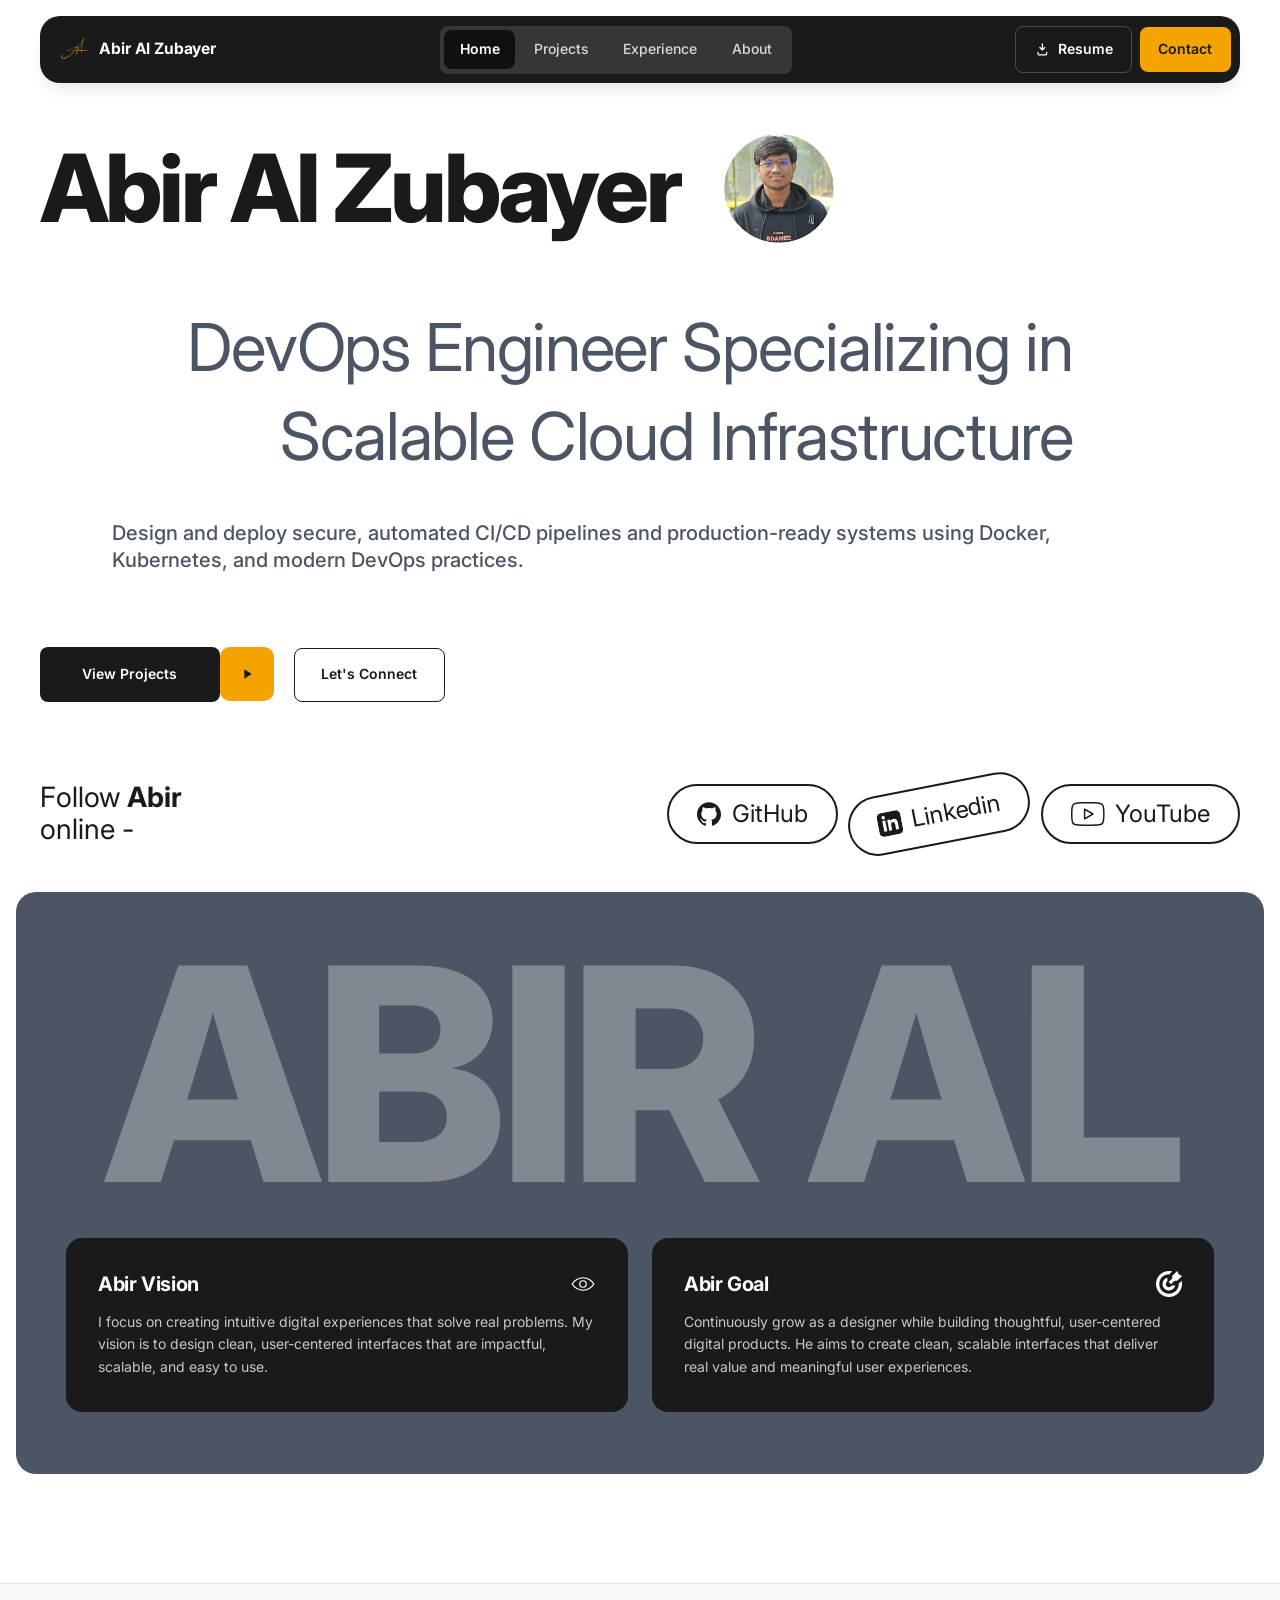
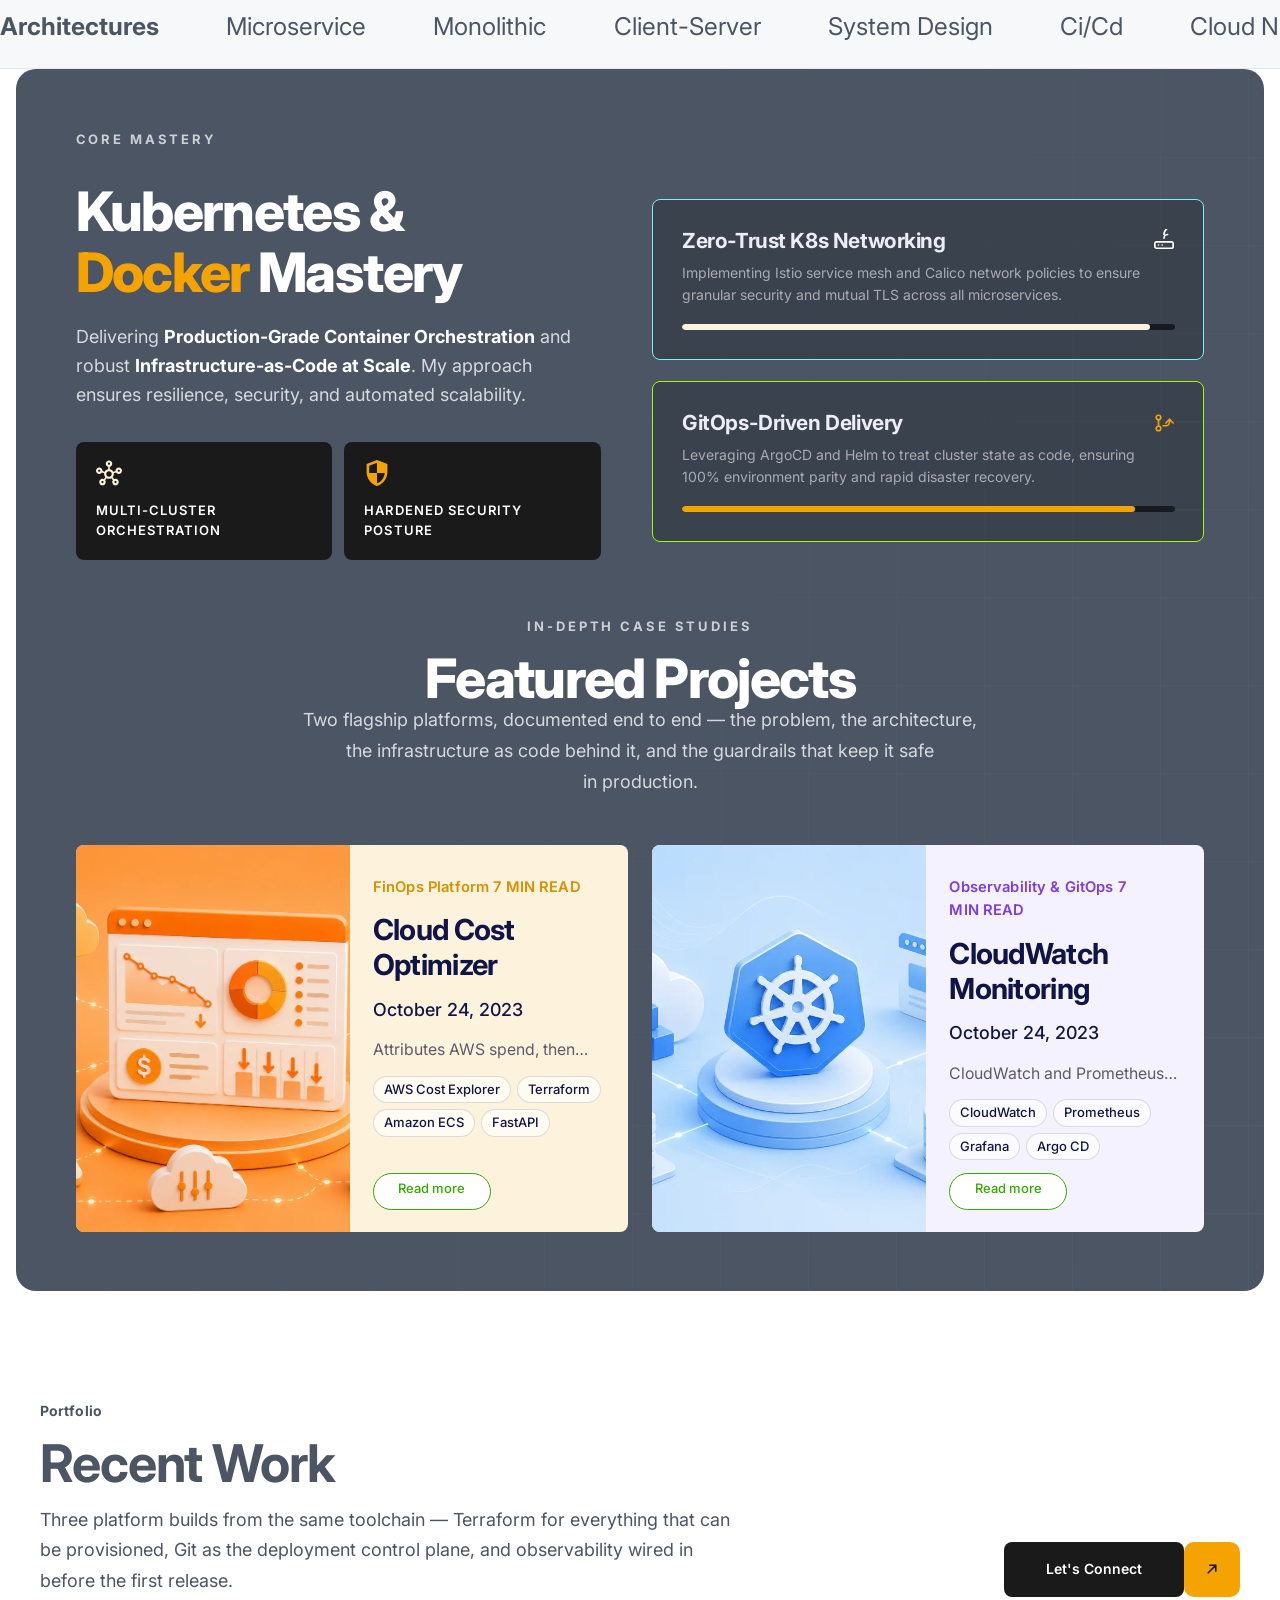
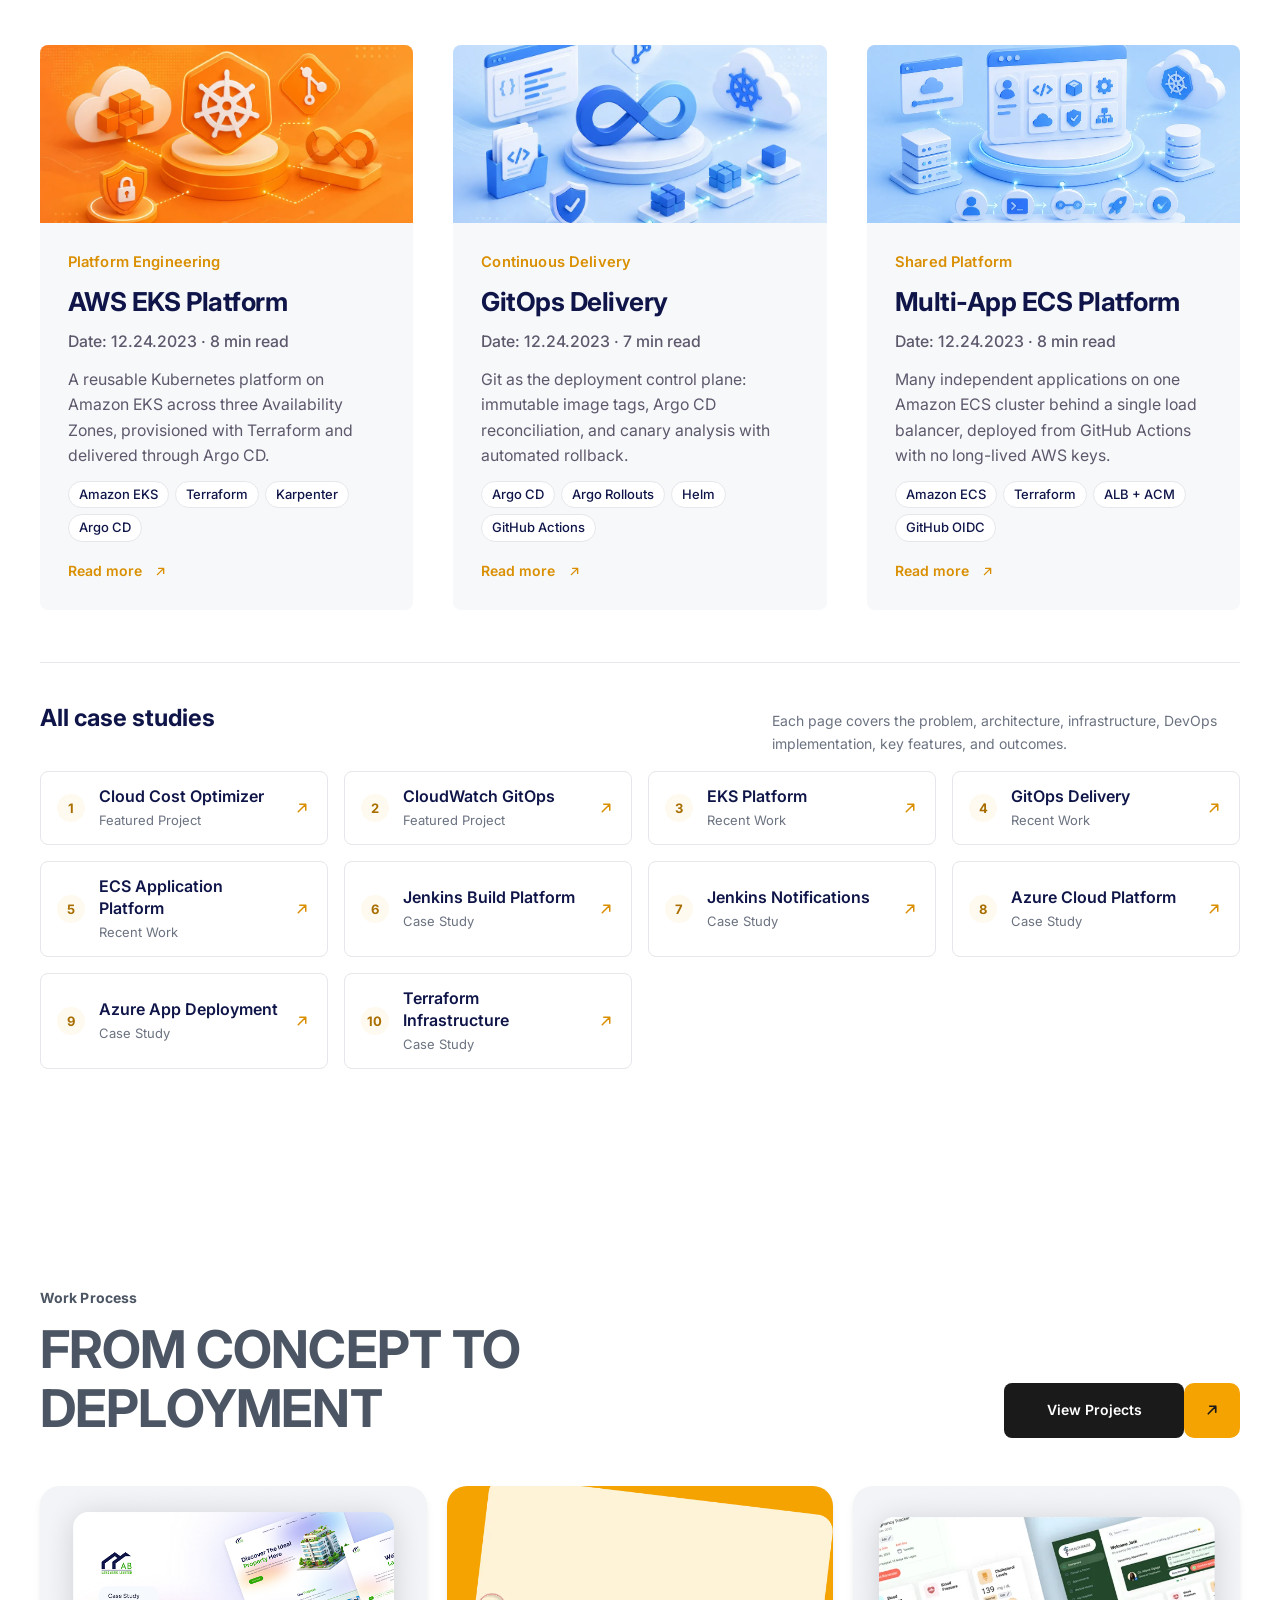
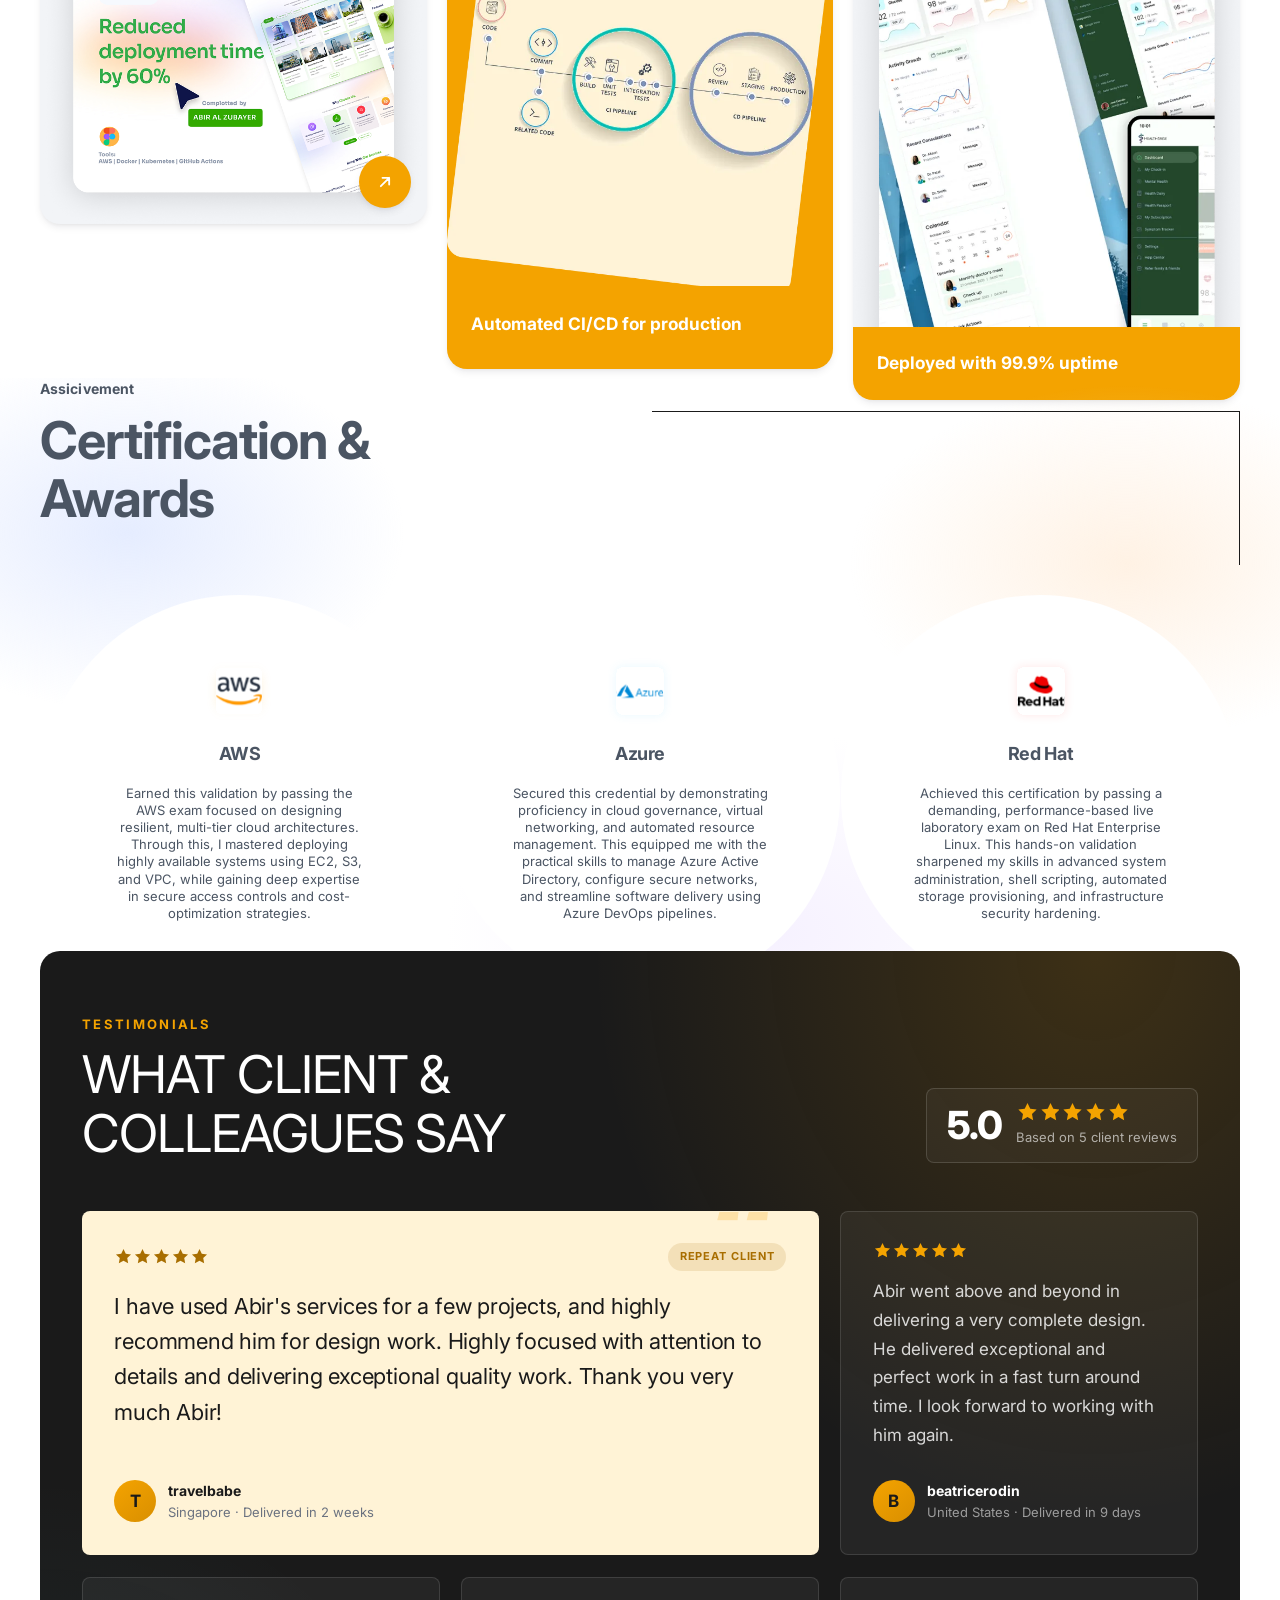
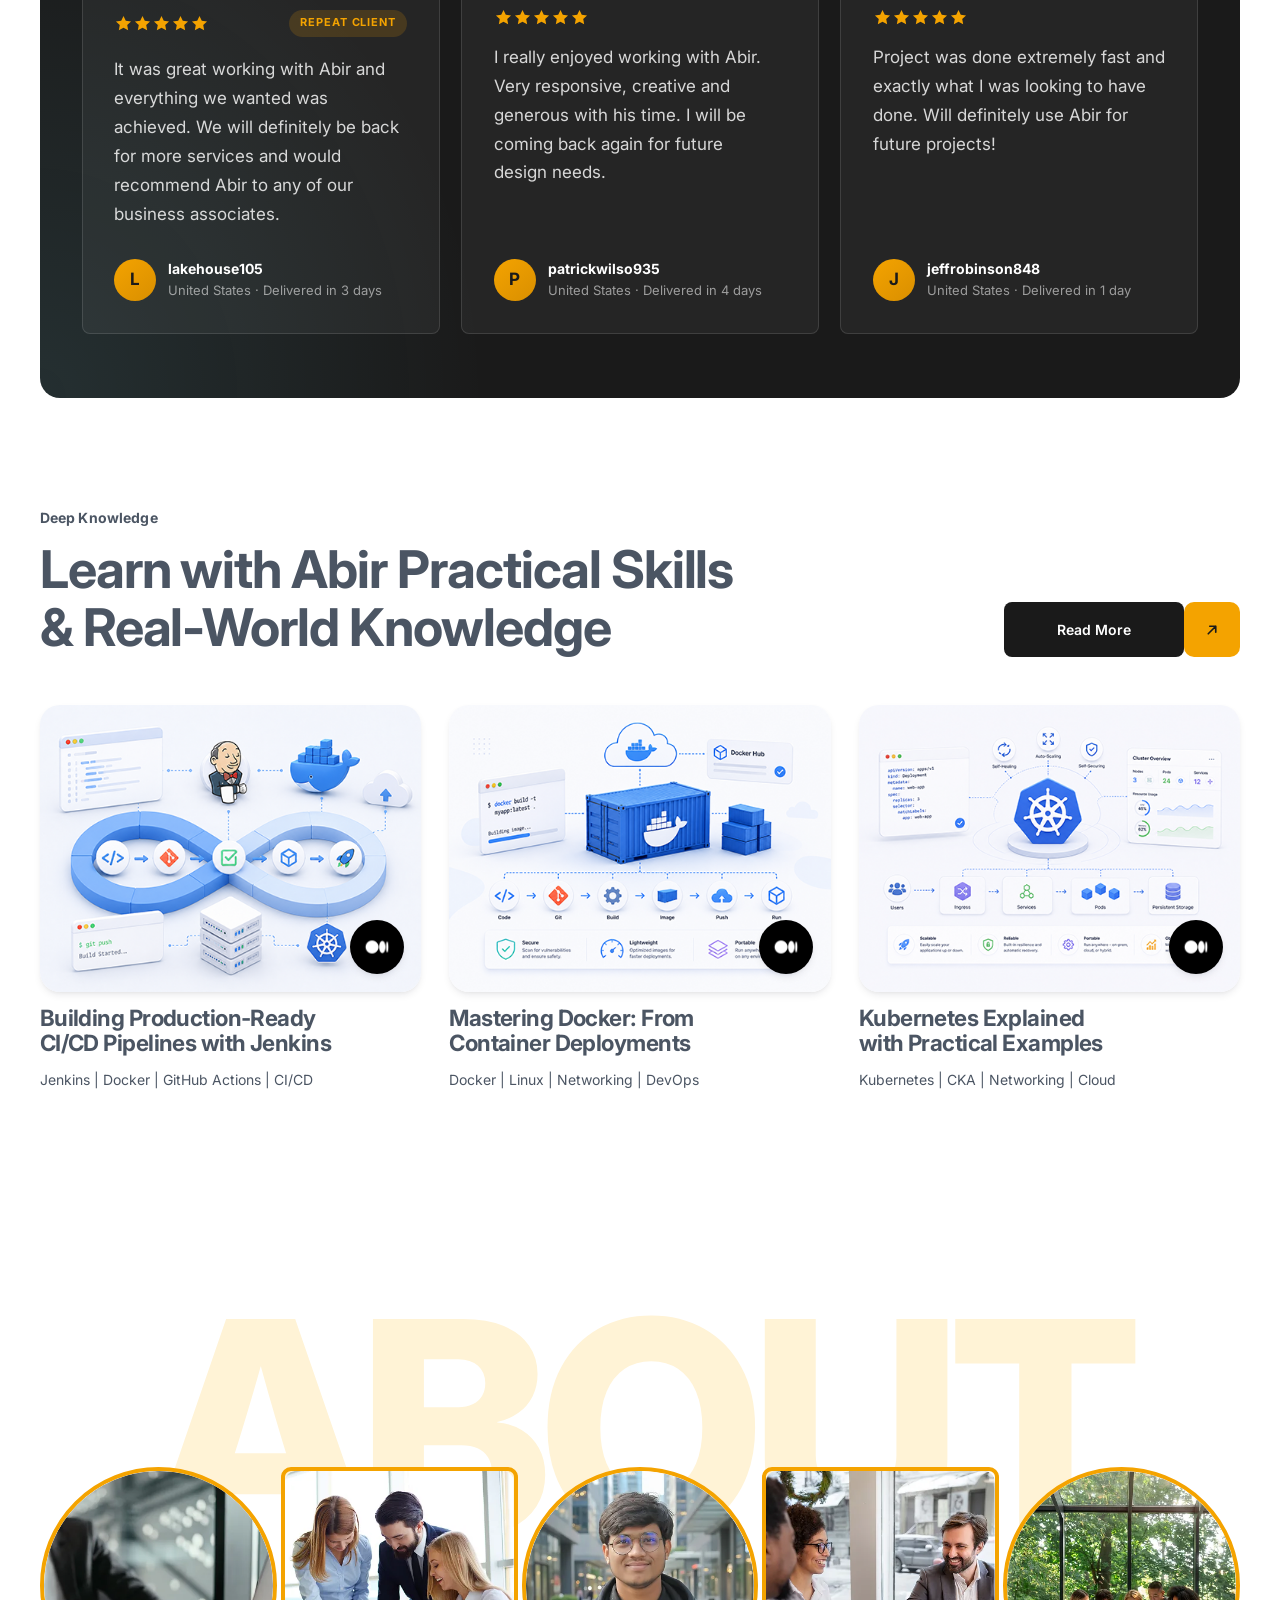
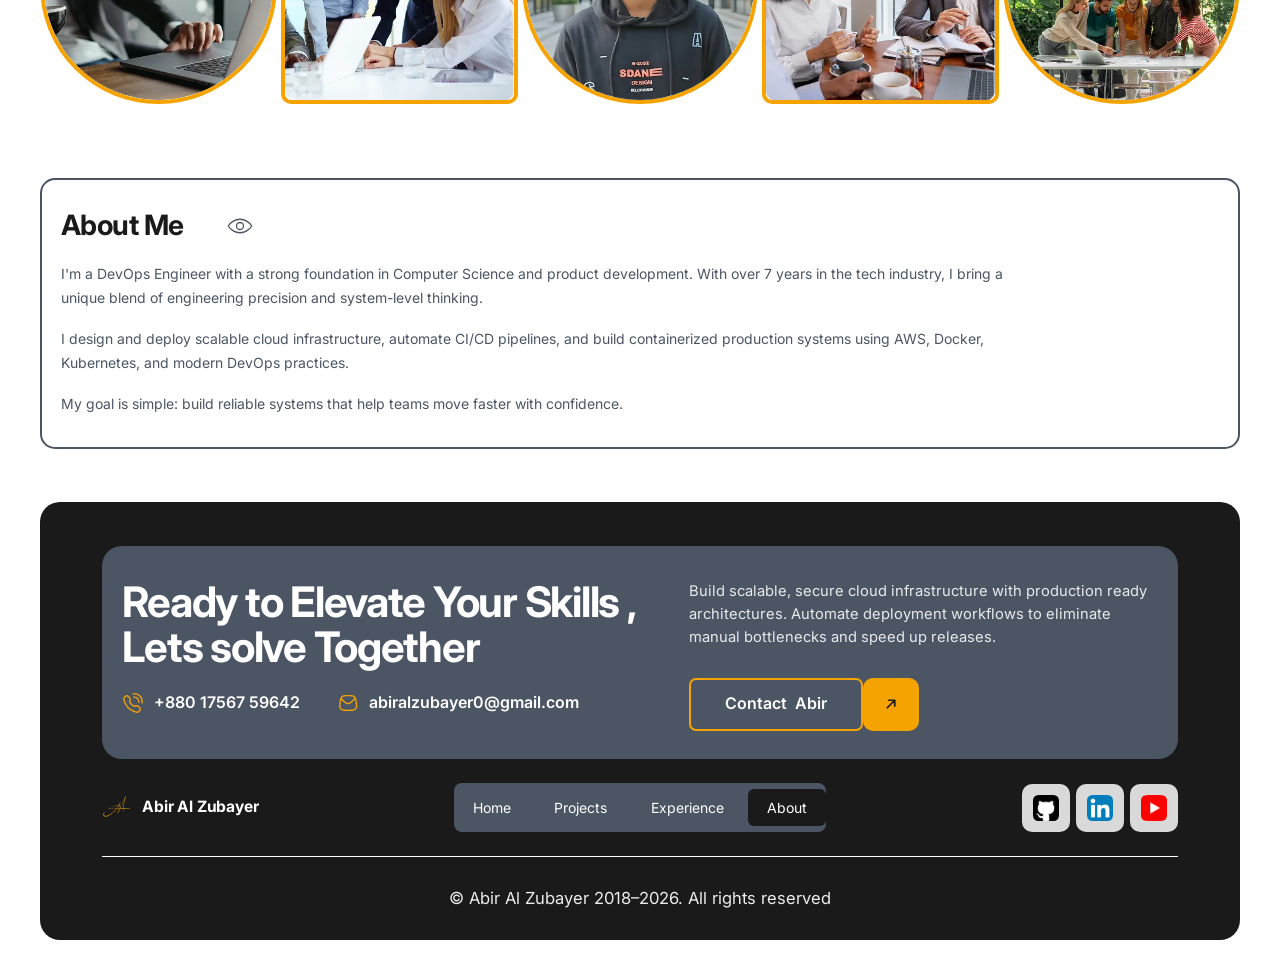
==== commit 757d5f72: "Update portfolio case studies" ====
--- a/index.html
+++ b/index.html
@@ -19,9 +19,9 @@
 
   <!-- Open Graph / Twitter -->
   <meta property="og:type" content="profile" />
-  <meta property="og:site_name" content="Abir Al Zubayer — Abir DevOps" />
+  <meta property="og:site_name" content="Abir Al Zubayer Abir DevOps" />
   <meta property="og:url" content="https://alzubayer.com/" />
-  <meta property="og:title" content="Abir Al Zubayer — DevOps Engineer in Bangladesh" />
+  <meta property="og:title" content="Abir Al Zubayer DevOps Engineer in Bangladesh" />
   <meta property="og:description"
     content="DevOps and cloud engineer in Bangladesh building secure, scalable infrastructure with Kubernetes, Docker, AWS, Azure, Terraform, and automated CI/CD." />
   <meta property="og:image" content="https://alzubayer.com/assets/img/og/og-cover.png" />
@@ -141,7 +141,7 @@
         "@type": "WebSite",
         "@id": "https://alzubayer.com/#website",
         "url": "https://alzubayer.com/",
-        "name": "Abir Al Zubayer — DevOps Engineer",
+        "name": "Abir Al Zubayer DevOps Engineer",
         "alternateName": "Abir DevOps",
         "description": "Portfolio of Abir Al Zubayer, a DevOps and cloud engineer in Bangladesh working with Kubernetes, Docker, AWS, Azure, Terraform, and CI/CD automation.",
         "inLanguage": "en",
@@ -151,7 +151,7 @@
         "@type": "ProfilePage",
         "@id": "https://alzubayer.com/#webpage",
         "url": "https://alzubayer.com/",
-        "name": "Abir Al Zubayer — DevOps Engineer in Bangladesh | Kubernetes, Docker & AWS",
+        "name": "Abir Al Zubayer DevOps Engineer in Bangladesh | Kubernetes, Docker & AWS",
         "isPartOf": { "@id": "https://alzubayer.com/#website" },
         "about": { "@id": "https://alzubayer.com/#abir" },
         "mainEntity": { "@id": "https://alzubayer.com/#abir" },
@@ -499,7 +499,7 @@
                   alt="Cloud cost optimizer dashboard illustration" loading="lazy" decoding="async" />
               </picture>
               <div class="article-card__body">
-                <p class="article-card__kicker">FinOps Platform — 7 MIN READ</p>
+                <p class="article-card__kicker">FinOps Platform 7 MIN READ</p>
                 <h3>Cloud Cost Optimizer</h3>
                 <p class="article-card__date">October 24, 2023</p>
                 <p class="article-card__excerpt">
@@ -525,7 +525,7 @@
                   alt="Kubernetes monitoring stack illustration" loading="lazy" decoding="async" />
               </picture>
               <div class="article-card__body">
-                <p class="article-card__kicker">Observability &amp; GitOps — 7 MIN READ</p>
+                <p class="article-card__kicker">Observability &amp; GitOps 7 MIN READ</p>
                 <h3>CloudWatch Monitoring</h3>
                 <p class="article-card__date">October 24, 2023</p>
                 <p class="article-card__excerpt">
@@ -595,7 +595,7 @@
                 <li class="card-chip">Argo CD</li>
               </ul>
               <a class="work-card__link" href="project.html?p=aws-eks-platform">
-                Read more<span class="visually-hidden"> — AWS EKS Platform</span>
+                Read more<span class="visually-hidden"> AWS EKS Platform</span>
                 <svg aria-hidden="true" viewBox="0 0 24 24">
                   <path d="M7 17 17 7m0 0H9m8 0v8" />
                 </svg>
@@ -624,7 +624,7 @@
                 <li class="card-chip">GitHub Actions</li>
               </ul>
               <a class="work-card__link" href="project.html?p=gitops-delivery-platform">
-                Read more<span class="visually-hidden"> — GitOps Delivery Platform</span>
+                Read more<span class="visually-hidden"> GitOps Delivery Platform</span>
                 <svg aria-hidden="true" viewBox="0 0 24 24">
                   <path d="M7 17 17 7m0 0H9m8 0v8" />
                 </svg>
@@ -653,7 +653,7 @@
                 <li class="card-chip">GitHub OIDC</li>
               </ul>
               <a class="work-card__link" href="project.html?p=multi-app-ecs-platform">
-                Read more<span class="visually-hidden"> — Multi-Application AWS ECS Deployment Platform</span>
+                Read more<span class="visually-hidden"> Multi-Application AWS ECS Deployment Platform</span>
                 <svg aria-hidden="true" viewBox="0 0 24 24">
                   <path d="M7 17 17 7m0 0H9m8 0v8" />
                 </svg>
--- a/assets/css/projects.css
+++ b/assets/css/projects.css
@@ -1,5 +1,5 @@
 /* ==========================================================================
-   Abir Al Zubayer — Portfolio
+   Abir Al Zubayer Portfolio
    projects.css
 
    Additive styles only. Nothing in base.css or sections.css is overridden:
@@ -9,10 +9,10 @@
 
    1. Shared primitives
    2. Projects section additions (index.html)
-   3. Case-study page — hero
-   4. Case-study page — layout and contents rail
-   5. Case-study page — content blocks
-   6. Case-study page — footer navigation and fallbacks
+   3. Case-study page hero
+   4. Case-study page layout and contents rail
+   5. Case-study page content blocks
+   6. Case-study page footer navigation and fallbacks
    7. Responsive
    8. Reduced motion / print
    ========================================================================== */
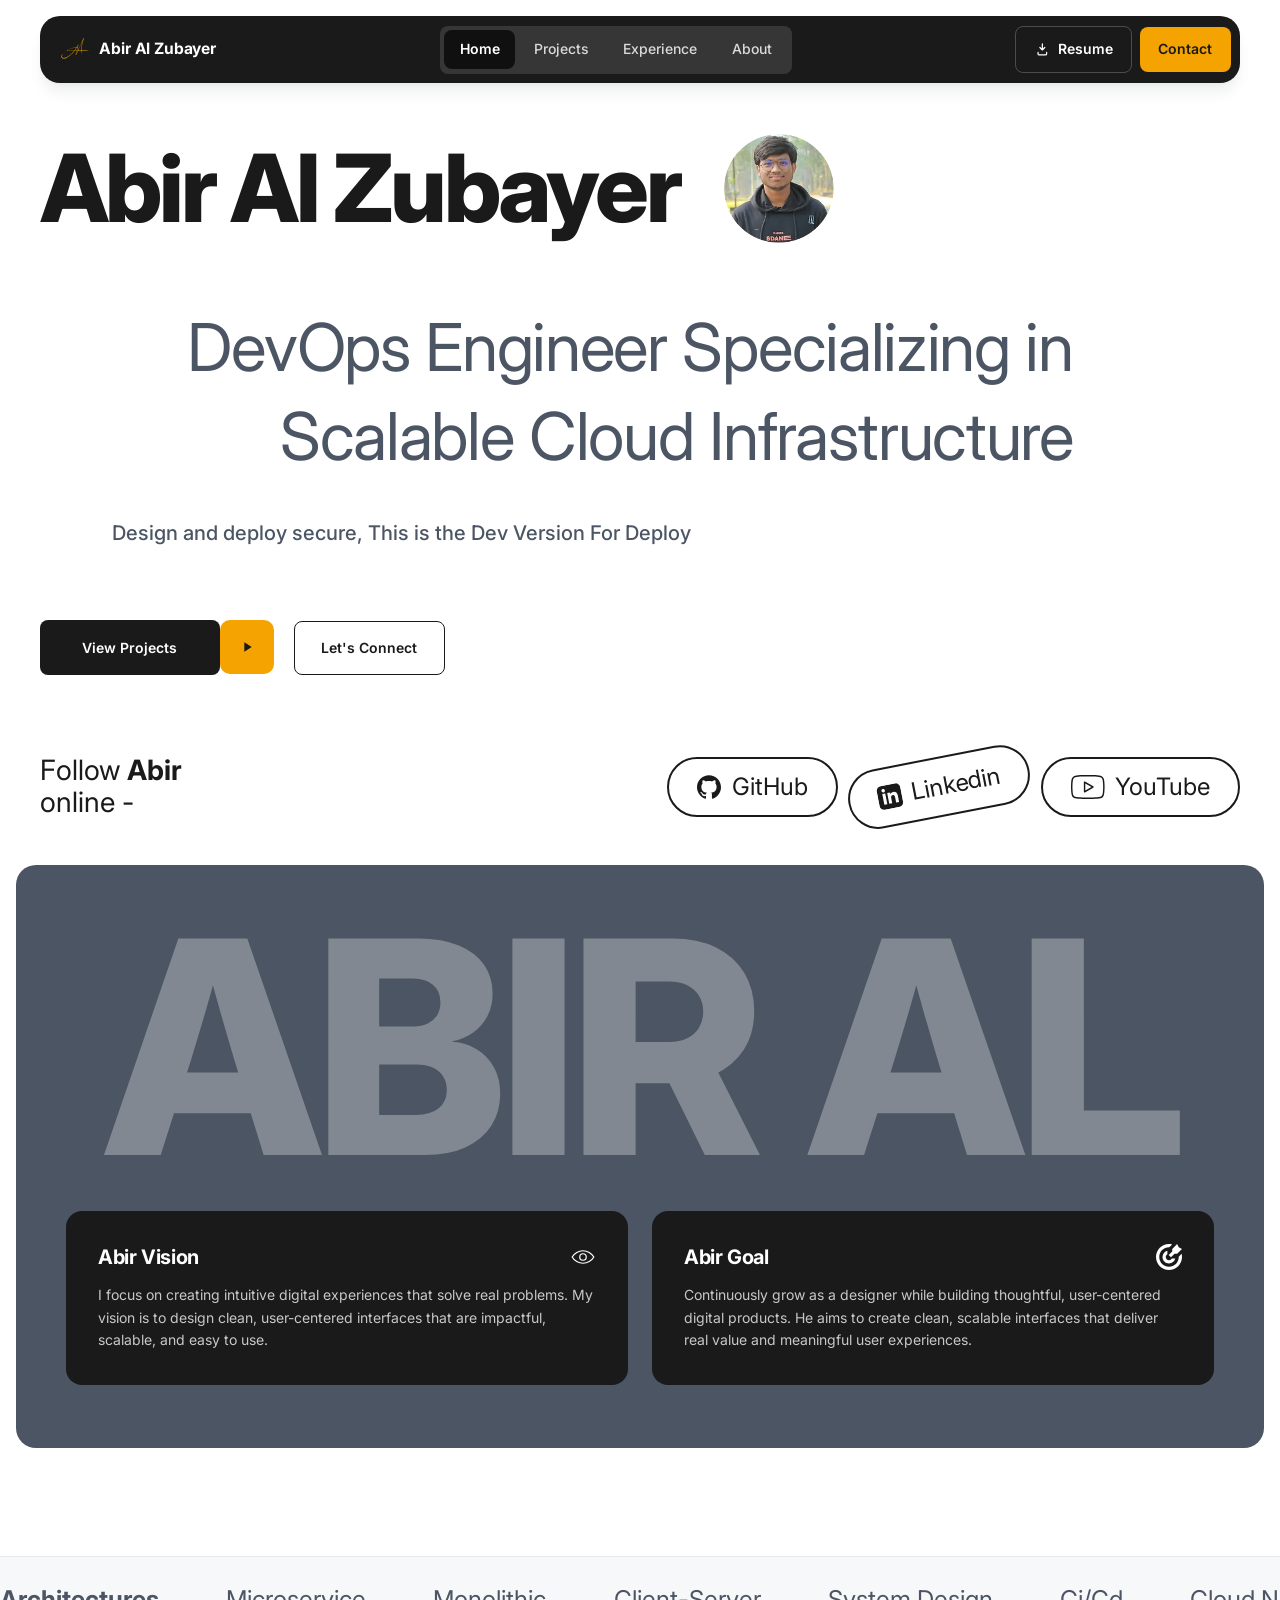
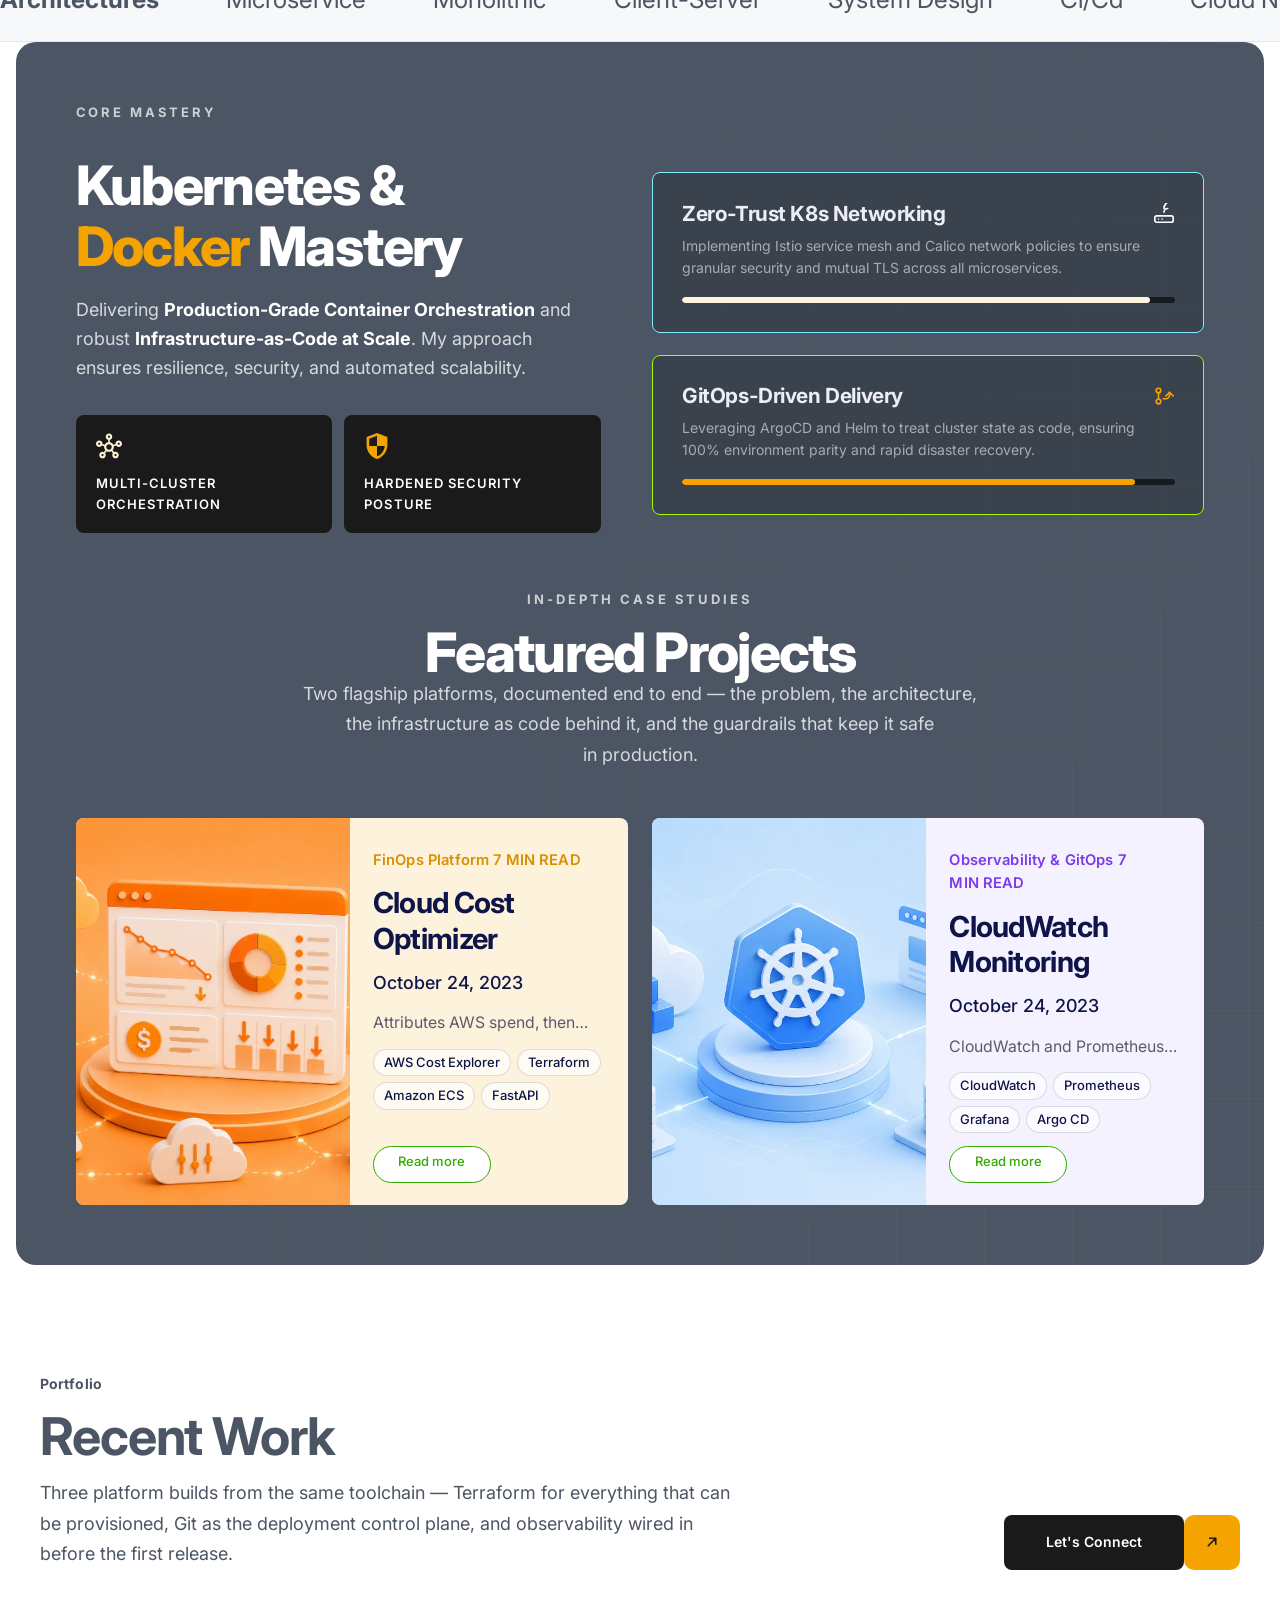
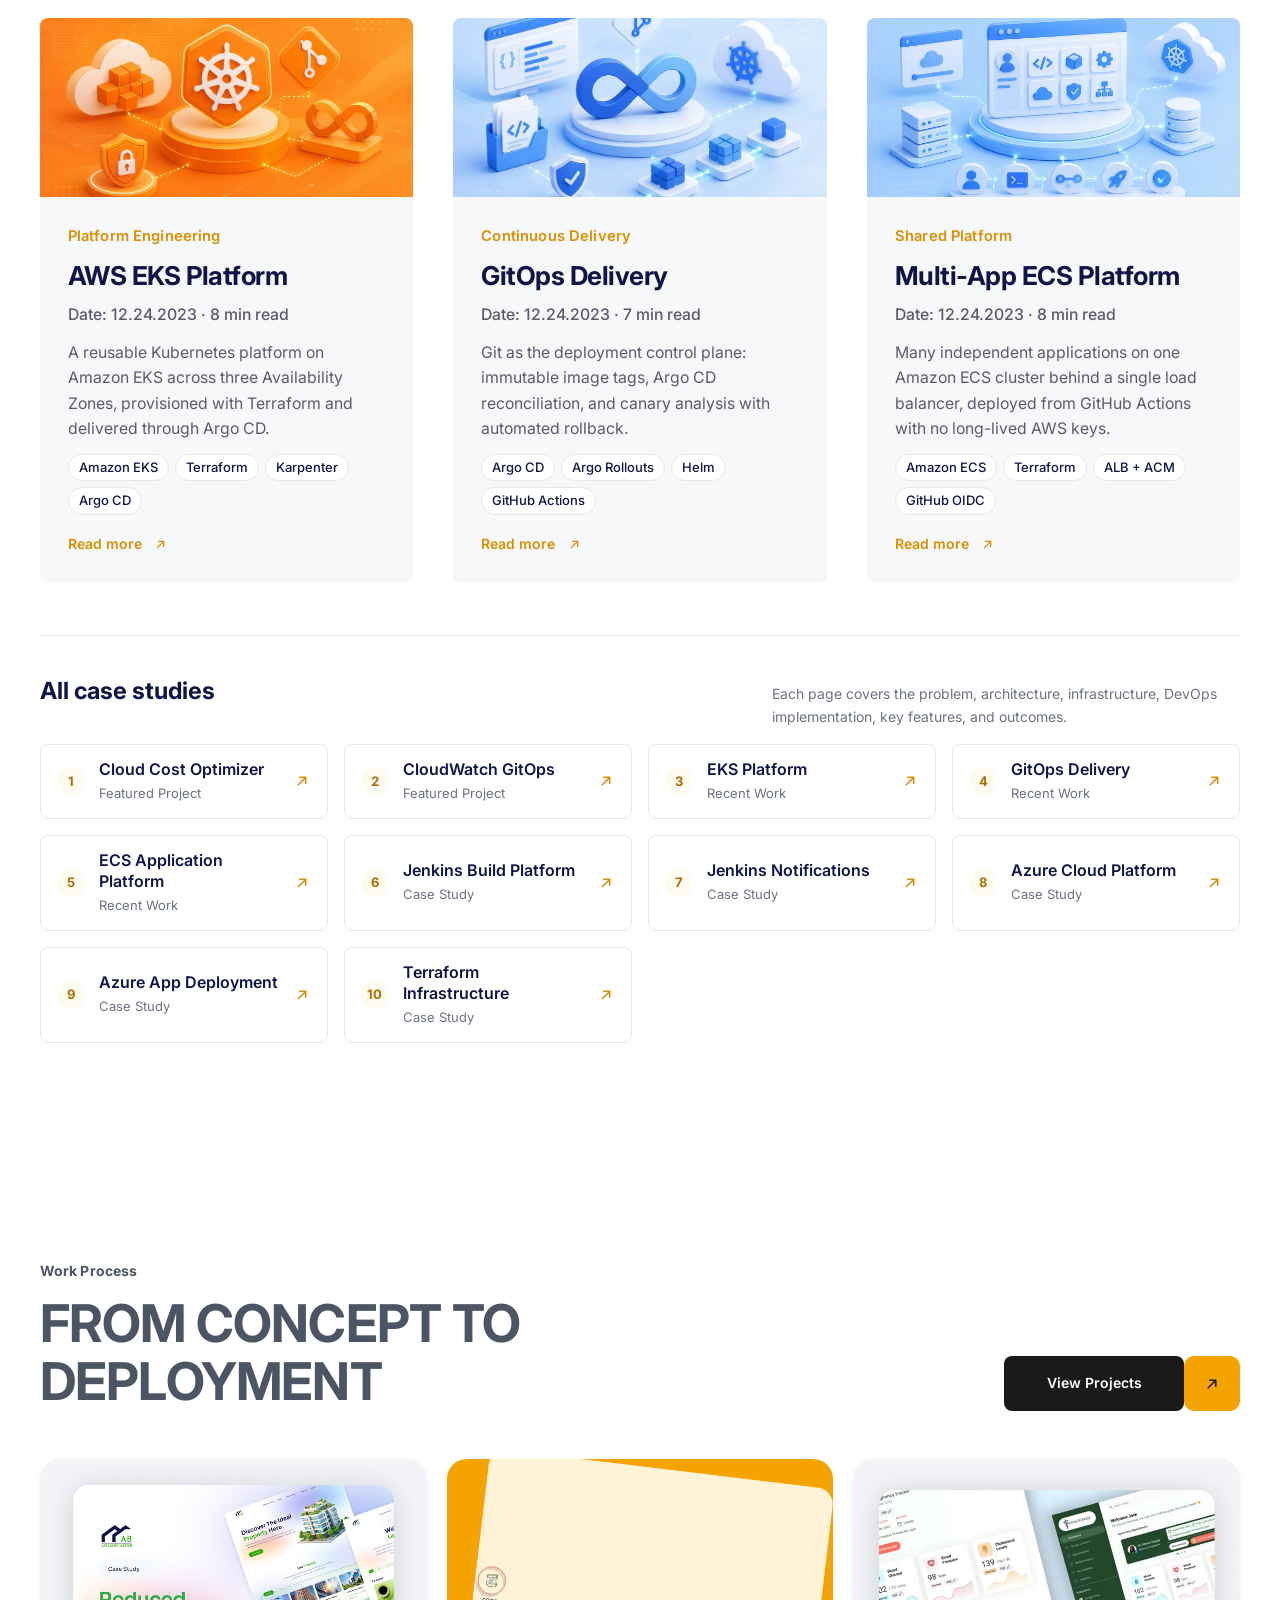
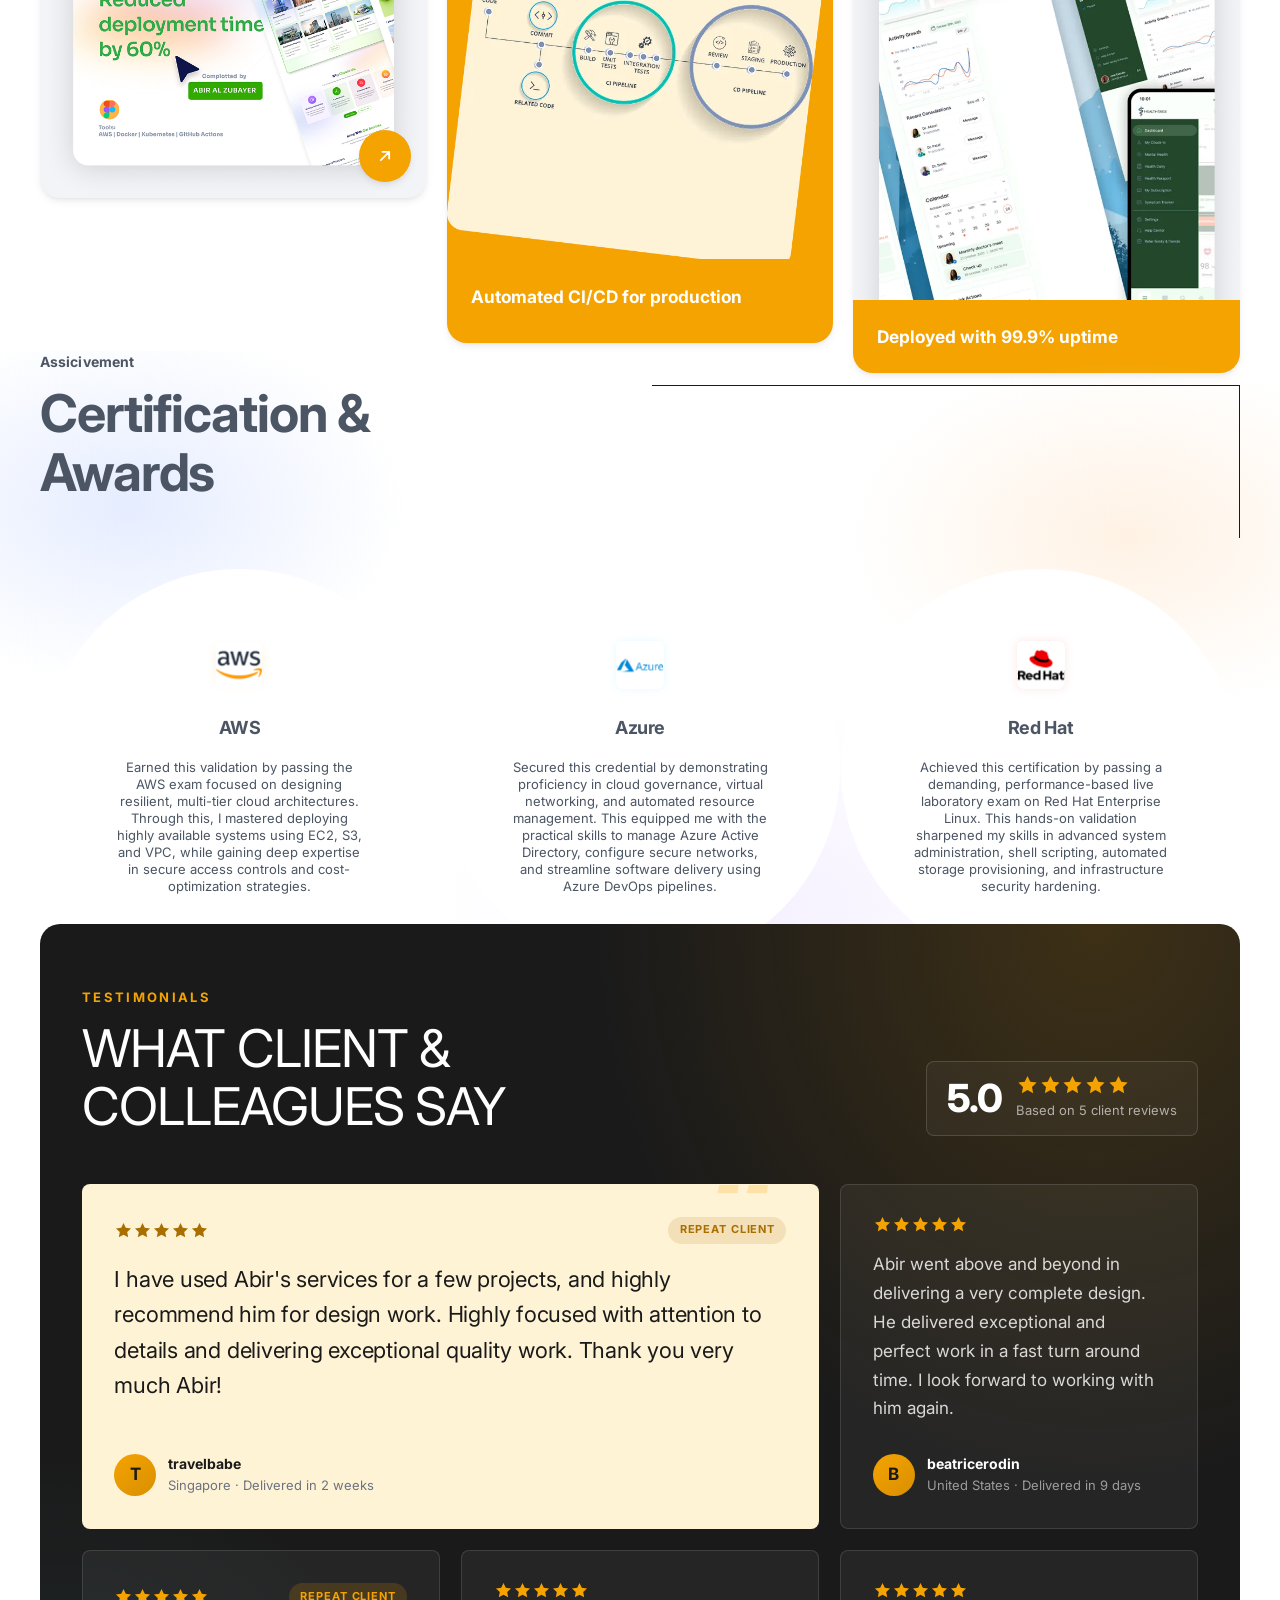
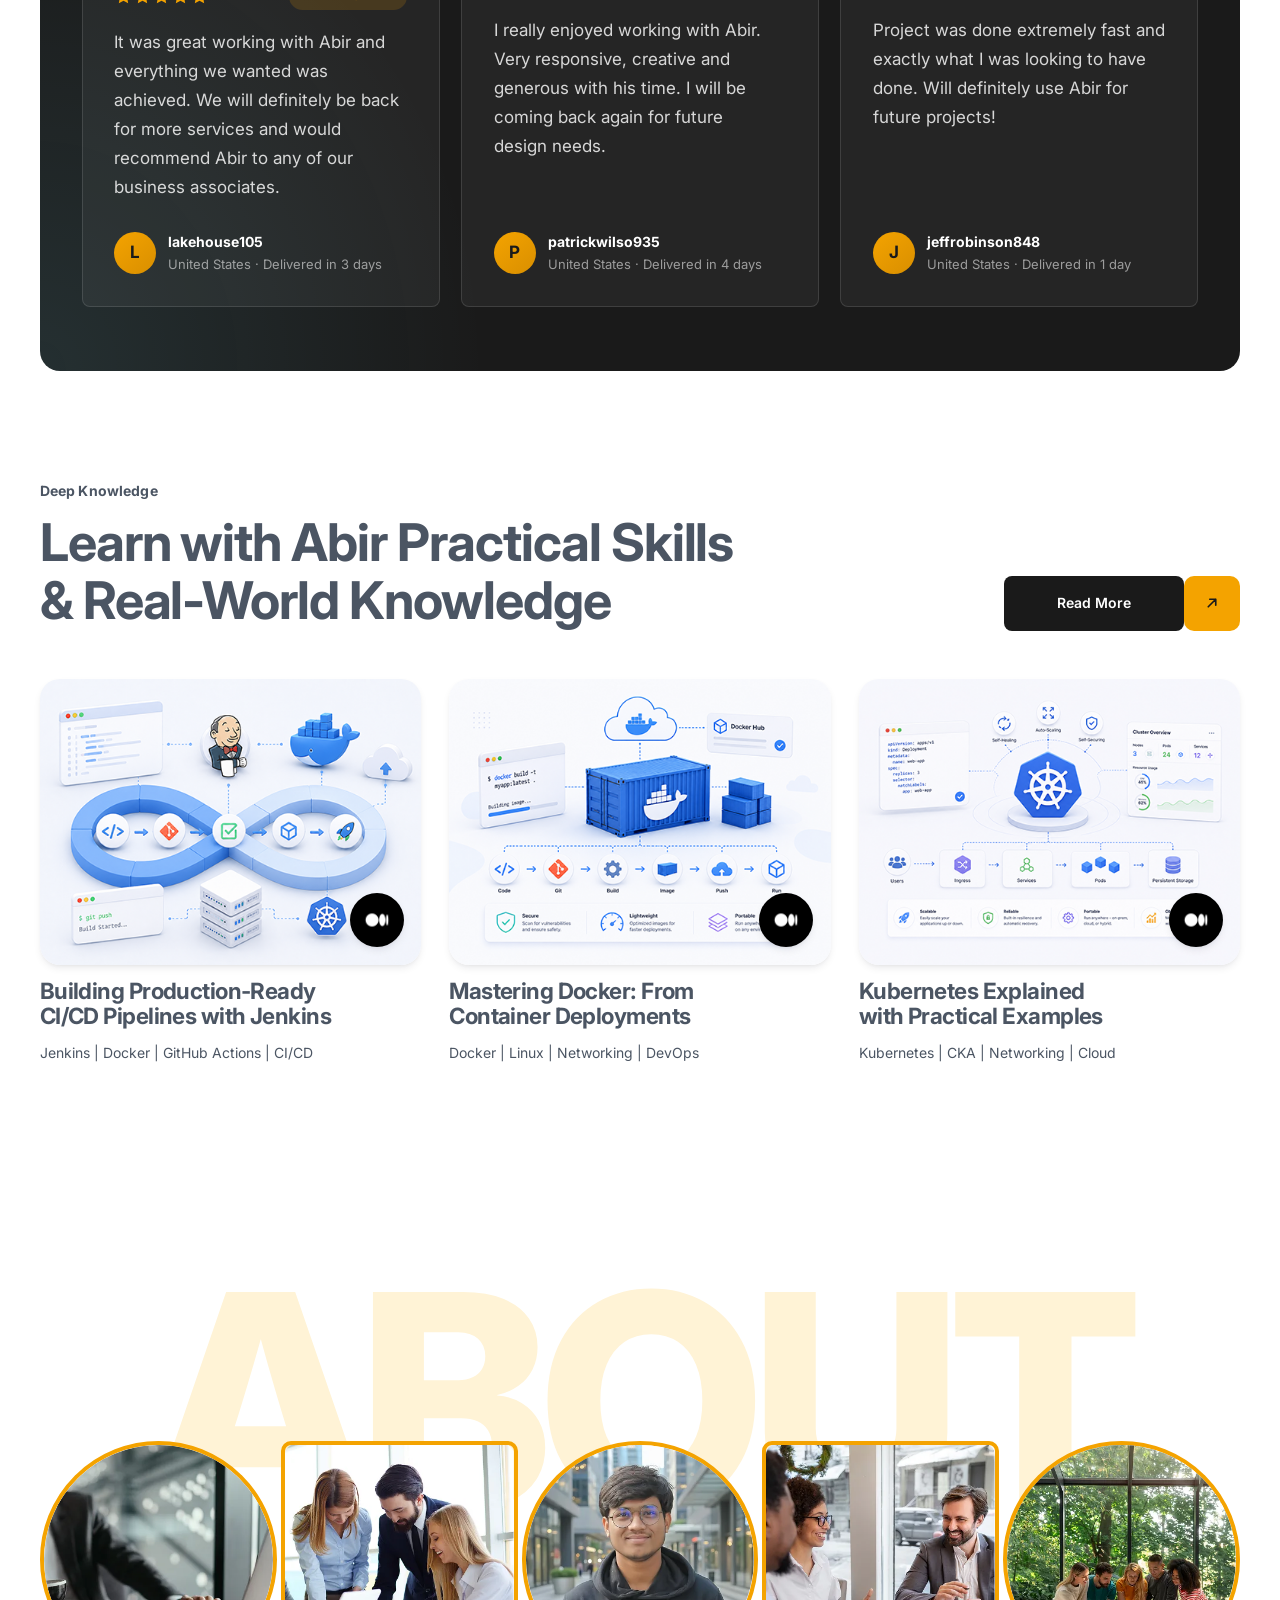
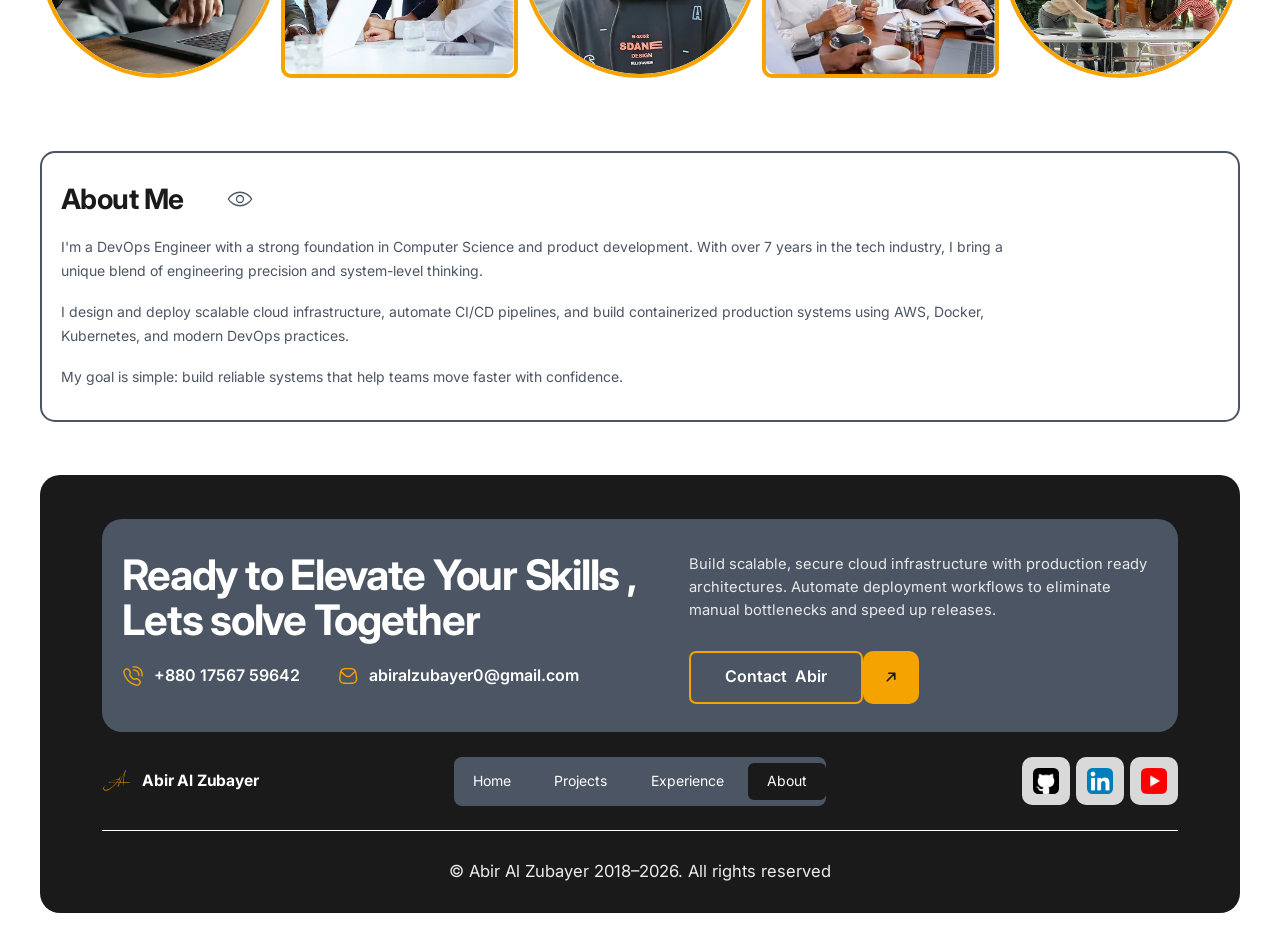
==== commit d813d6a7: "test" ====
--- a/index.html
+++ b/index.html
@@ -288,8 +288,7 @@
         </h2>
 
         <p class="hero__text reveal reveal-delay-2">
-          Design and deploy secure, automated CI/CD pipelines and
-          production-ready systems using Docker, Kubernetes, and modern DevOps practices.
+          Design and deploy secure, This is the Dev Version For Deploy
         </p>
 
         <div class="hero__actions reveal reveal-delay-3">
--- a/assets/css/base.css
+++ b/assets/css/base.css
@@ -1,5 +1,5 @@
 /* ==========================================================================
-   Abir Al Zubayer — Portfolio
+   Abir Al Zubayer Portfolio
    1. Design tokens
    2. Reset & base
    3. Layout primitives
@@ -42,7 +42,7 @@
   --font: "Inter", ui-sans-serif, system-ui, -apple-system, "Segoe UI", Roboto,
     "Helvetica Neue", Arial, sans-serif;
 
-  /* Fluid type scale — display max derives from the reference H1 ink (h=91 → ~94px) */
+  /* Fluid type scale display max derives from the reference H1 ink (h=91 → ~94px) */
   --fs-display: clamp(2.75rem, 1.1rem + 6.2vw, 5.875rem);
   --fs-h1: clamp(2rem, 0.95rem + 4.4vw, 4rem);
   --fs-h2: clamp(1.75rem, 1.05rem + 2.9vw, 3.25rem);
@@ -86,7 +86,7 @@
   --ease: cubic-bezier(0.22, 1, 0.36, 1);
   --dur: 0.45s;
 
-  /* Inline assets — a single 24x19 star tile, repeated by .stars */
+  /* Inline assets a single 24x19 star tile, repeated by .stars */
   --star-mask: url('data:image/svg+xml;utf8,<svg xmlns="http://www.w3.org/2000/svg" viewBox="0 0 24 19"><path d="m12 0 2.9 6.03 6.63.88-4.83 4.6 1.2 6.57L12 14.9l-5.9 3.18 1.2-6.57L2.47 6.91l6.63-.88z" fill="%23000"/></svg>');
 
   /* Sticky header offset for anchor targets */
@@ -251,7 +251,7 @@
 }
 
 /* --------------------------------------------------------------------------
-   5. Components — buttons
+   5. Components buttons
    -------------------------------------------------------------------------- */
 .btn {
   --btn-bg: var(--ink);
@@ -326,7 +326,7 @@
   font-size: var(--fs-xs);
 }
 
-/* Paired dark button + gold arrow tile — flush in the reference (btn 180x55
+/* Paired dark button + gold arrow tile flush in the reference (btn 180x55
    at x=1122, tile 55.9 at x=1302), so no gap between them. */
 .btn-pair {
   display: inline-flex;
@@ -409,9 +409,17 @@
   transform: none;
 }
 
-.reveal-delay-1 { transition-delay: 0.08s; }
-.reveal-delay-2 { transition-delay: 0.16s; }
-.reveal-delay-3 { transition-delay: 0.24s; }
+.reveal-delay-1 {
+  transition-delay: 0.08s;
+}
+
+.reveal-delay-2 {
+  transition-delay: 0.16s;
+}
+
+.reveal-delay-3 {
+  transition-delay: 0.24s;
+}
 
 @media (prefers-reduced-motion: reduce) {
   html {
@@ -431,4 +439,4 @@
     opacity: 1;
     transform: none;
   }
-}
+}
--- a/assets/css/sections.css
+++ b/assets/css/sections.css
@@ -1,5 +1,5 @@
 /* ==========================================================================
-   Section styles — follows document order
+   Section styles follows document order
    ========================================================================== */
 
 /* --------------------------------------------------------------------------
@@ -173,7 +173,7 @@
  *   subtitle ink  x=96   y=337  w=1032 → ~66px, right-aligned to x=1129
  *   body ink      x=192  y=523  w=975  → ~21px, indented 96px, opacity .8
  *   buttons       y=683  h=55, gold tile flush at x=276, ghost btn at x=353.5
- * The hero sits on plain white — no wash.
+ * The hero sits on plain white no wash.
  */
 .hero {
   position: relative;
@@ -246,7 +246,7 @@
   height: 54px;
 }
 
-/* View Projects and the play tile read as one unit — zero gap in the reference */
+/* View Projects and the play tile read as one unit zero gap in the reference */
 .hero__group {
   display: flex;
   gap: 0;
@@ -298,6 +298,7 @@
 }
 
 @media (max-width: 420px) {
+
   /* Let the button pair fill the row instead of overflowing it */
   .hero__actions,
   .hero__group {
@@ -397,15 +398,14 @@
 /*
  * Slate panel holding the giant wordmark + vision/goal cards.
  * Reference: panel x=18 y=940 w=1406 h=626 rx=20; wordmark ink 1246 x 240 at
- * y=1013; cards y=1330 h=174 rx=16 at x=71 (w=630) and x=725 (w=628) — so a
+ * y=1013; cards y=1330 h=174 rx=16 at x=71 (w=630) and x=725 (w=628) so a
  * 53px side inset, a 24px gutter, and 62px below the cards.
  */
 .panel {
   position: relative;
   background: var(--slate);
   border-radius: var(--r-lg);
-  padding: clamp(1.5rem, 0.5rem + 4.6vw, 4.1rem) clamp(1.25rem, 0.5rem + 3.3vw, 3.3rem)
-    clamp(1.5rem, 0.6rem + 4.3vw, 3.9rem);
+  padding: clamp(1.5rem, 0.5rem + 4.6vw, 4.1rem) clamp(1.25rem, 0.5rem + 3.3vw, 3.3rem) clamp(1.5rem, 0.6rem + 4.3vw, 3.9rem);
   overflow: hidden;
   isolation: isolate;
 }
@@ -499,8 +499,13 @@
 }
 
 @keyframes ticker-scroll {
-  from { transform: translateX(0); }
-  to { transform: translateX(-50%); }
+  from {
+    transform: translateX(0);
+  }
+
+  to {
+    transform: translateX(-50%);
+  }
 }
 
 @media (prefers-reduced-motion: reduce) {
@@ -576,7 +581,7 @@
   padding-block: 1.5rem 2rem;
 }
 
-/* First card has no gold caption in the reference — it carries an arrow tile */
+/* First card has no gold caption in the reference it carries an arrow tile */
 .process-card__arrow {
   position: absolute;
   right: 1rem;
@@ -672,9 +677,9 @@
   border-right: 1.5px solid var(--ink);
 }
 
-/* Reference circles are 421px wide on a 422px pitch — they almost touch,
+/* Reference circles are 421px wide on a 422px pitch they almost touch,
    spanning x=84..1349 (1265px), a little wider than the default shell. */
-.certs > .shell {
+.certs>.shell {
   --shell-max: 1272px;
 }
 
@@ -729,6 +734,7 @@
 }
 
 @media (max-width: 1120px) {
+
   /* The section loses its negative-margin overlap here, so it needs its own
      vertical rhythm back. */
   .certs {
@@ -953,7 +959,7 @@
   margin-bottom: clamp(1.75rem, 1rem + 3vw, 3.45rem);
 }
 
-/* Two 590x332 cards at x=120 and x=734 — a 24px gutter inside a 1204px band. */
+/* Two 590x332 cards at x=120 and x=734 a 24px gutter inside a 1204px band. */
 .featured__grid {
   display: grid;
   grid-template-columns: repeat(2, 1fr);
@@ -985,7 +991,7 @@
 
 /*
  * Ink positions inside a card whose top is y=3873: kicker 3908.8, title 3951.2,
- * date 4046.6, excerpt 4100.6 (one line), pill 4143.5 — so ~36px of top padding
+ * date 4046.6, excerpt 4100.6 (one line), pill 4143.5 so ~36px of top padding
  * and roughly 15px between rows.
  */
 .article-card__body {
@@ -993,8 +999,7 @@
   flex-direction: column;
   align-items: flex-start;
   gap: clamp(0.5rem, 0.25rem + 0.7vw, 0.95rem);
-  padding: clamp(1.1rem, 0.7rem + 1.5vw, 2.2rem) clamp(1rem, 0.8rem + 0.8vw, 1.55rem)
-    clamp(1rem, 0.8rem + 0.7vw, 1.5rem);
+  padding: clamp(1.1rem, 0.7rem + 1.5vw, 2.2rem) clamp(1rem, 0.8rem + 0.8vw, 1.55rem) clamp(1rem, 0.8rem + 0.7vw, 1.5rem);
 }
 
 .article-card__kicker {
@@ -1069,7 +1074,7 @@
 /* --------------------------------------------------------------------------
    Recent work
    -------------------------------------------------------------------------- */
-/* Three 384px columns at x=105/531/957 — a 42px gutter, images 384x184. */
+/* Three 384px columns at x=105/531/957 a 42px gutter, images 384x184. */
 .work__grid {
   display: grid;
   grid-template-columns: repeat(3, 1fr);
@@ -1171,8 +1176,7 @@
     radial-gradient(60% 80% at 0% 100%, rgb(129 236 255 / 10%) 0%, transparent 62%),
     var(--ink);
   border-radius: var(--r-lg);
-  padding: clamp(2rem, 1.2rem + 3.4vw, 4rem) clamp(1.1rem, 0.4rem + 2.8vw, 3.25rem)
-    clamp(2.25rem, 1.4rem + 3.6vw, 4rem);
+  padding: clamp(2rem, 1.2rem + 3.4vw, 4rem) clamp(1.1rem, 0.4rem + 2.8vw, 3.25rem) clamp(2.25rem, 1.4rem + 3.6vw, 4rem);
   overflow: hidden;
 }
 
@@ -1501,7 +1505,7 @@
 
 /* Reference gives About a slightly wider column than the default shell:
    the outlined box sits at x=82 w=1278, and the gallery at x=62..1344. */
-.about > .shell {
+.about>.shell {
   --shell-max: 1282px;
 }
 
@@ -1544,7 +1548,7 @@
 
 /*
  * Alternating circle / rounded-square rhythm from the reference. Each image is
- * wrapped in its own <picture>, so the rhythm has to key off the wrappers —
+ * wrapped in its own <picture>, so the rhythm has to key off the wrappers
  * nth-child on the img itself always matches the first (and only) child.
  */
 .about__gallery picture:nth-child(odd) img {
@@ -1583,7 +1587,7 @@
   height: 28px;
 }
 
-.about__box p + p {
+.about__box p+p {
   margin-top: 1rem;
 }
 
@@ -1621,20 +1625,19 @@
   color: #fff;
 }
 
-/* Reference: card x=79 w=1281 — a touch wider than the default shell. */
-.footer > .shell {
+/* Reference: card x=79 w=1281 a touch wider than the default shell. */
+.footer>.shell {
   --shell-max: 1282px;
 }
 
 /*
  * Card x=79 y=7417 w=1281 h=444.9 rx=20; the slate panel inside sits at
- * x=142 y=7466 — a 63px inset on both sides and 49px from the top.
+ * x=142 y=7466 a 63px inset on both sides and 49px from the top.
  */
 .footer__card {
   background: var(--ink);
   border-radius: 20px;
-  padding: clamp(1.5rem, 1rem + 2.2vw, 3.06rem) clamp(1.25rem, 0.4rem + 4.4vw, 3.94rem)
-    clamp(1.25rem, 1rem + 1vw, 2rem);
+  padding: clamp(1.5rem, 1rem + 2.2vw, 3.06rem) clamp(1.25rem, 0.4rem + 4.4vw, 3.94rem) clamp(1.25rem, 1rem + 1vw, 2rem);
 }
 
 /* Inner slate card: 1155 x 195.9, rx=20, 20px inline padding. */
@@ -1645,12 +1648,11 @@
   align-items: start;
   background: var(--slate);
   border-radius: 20px;
-  padding: clamp(1.5rem, 1.2rem + 1.5vw, 2.15rem) clamp(1rem, 0.85rem + 0.5vw, 1.25rem)
-    clamp(1.25rem, 1rem + 1vw, 1.75rem);
+  padding: clamp(1.5rem, 1.2rem + 1.5vw, 2.15rem) clamp(1rem, 0.85rem + 0.5vw, 1.25rem) clamp(1.25rem, 1rem + 1vw, 1.75rem);
   margin-bottom: clamp(1.5rem, 0.9rem + 2vw, 1.55rem);
 }
 
-/* Heading ink x=161.9 y=7500.4 w=547.8 h=87.1 — two lines at ~44px. */
+/* Heading ink x=161.9 y=7500.4 w=547.8 h=87.1 two lines at ~44px. */
 .contact h2 {
   font-size: clamp(1.5rem, 0.95rem + 2.1vw, 2.75rem);
   font-weight: 700;
@@ -1683,7 +1685,7 @@
   color: var(--gold);
 }
 
-/* Right column ink x=771.3 y=7496.1 w=482.3 h=56.6 — three lines at ~15px. */
+/* Right column ink x=771.3 y=7496.1 w=482.3 h=56.6 three lines at ~15px. */
 .contact__aside p {
   color: rgb(255 255 255 / 88%);
   font-size: clamp(0.8125rem, 0.76rem + 0.2vw, 0.9375rem);
@@ -1795,4 +1797,4 @@
     justify-content: center;
     text-align: center;
   }
-}
+}
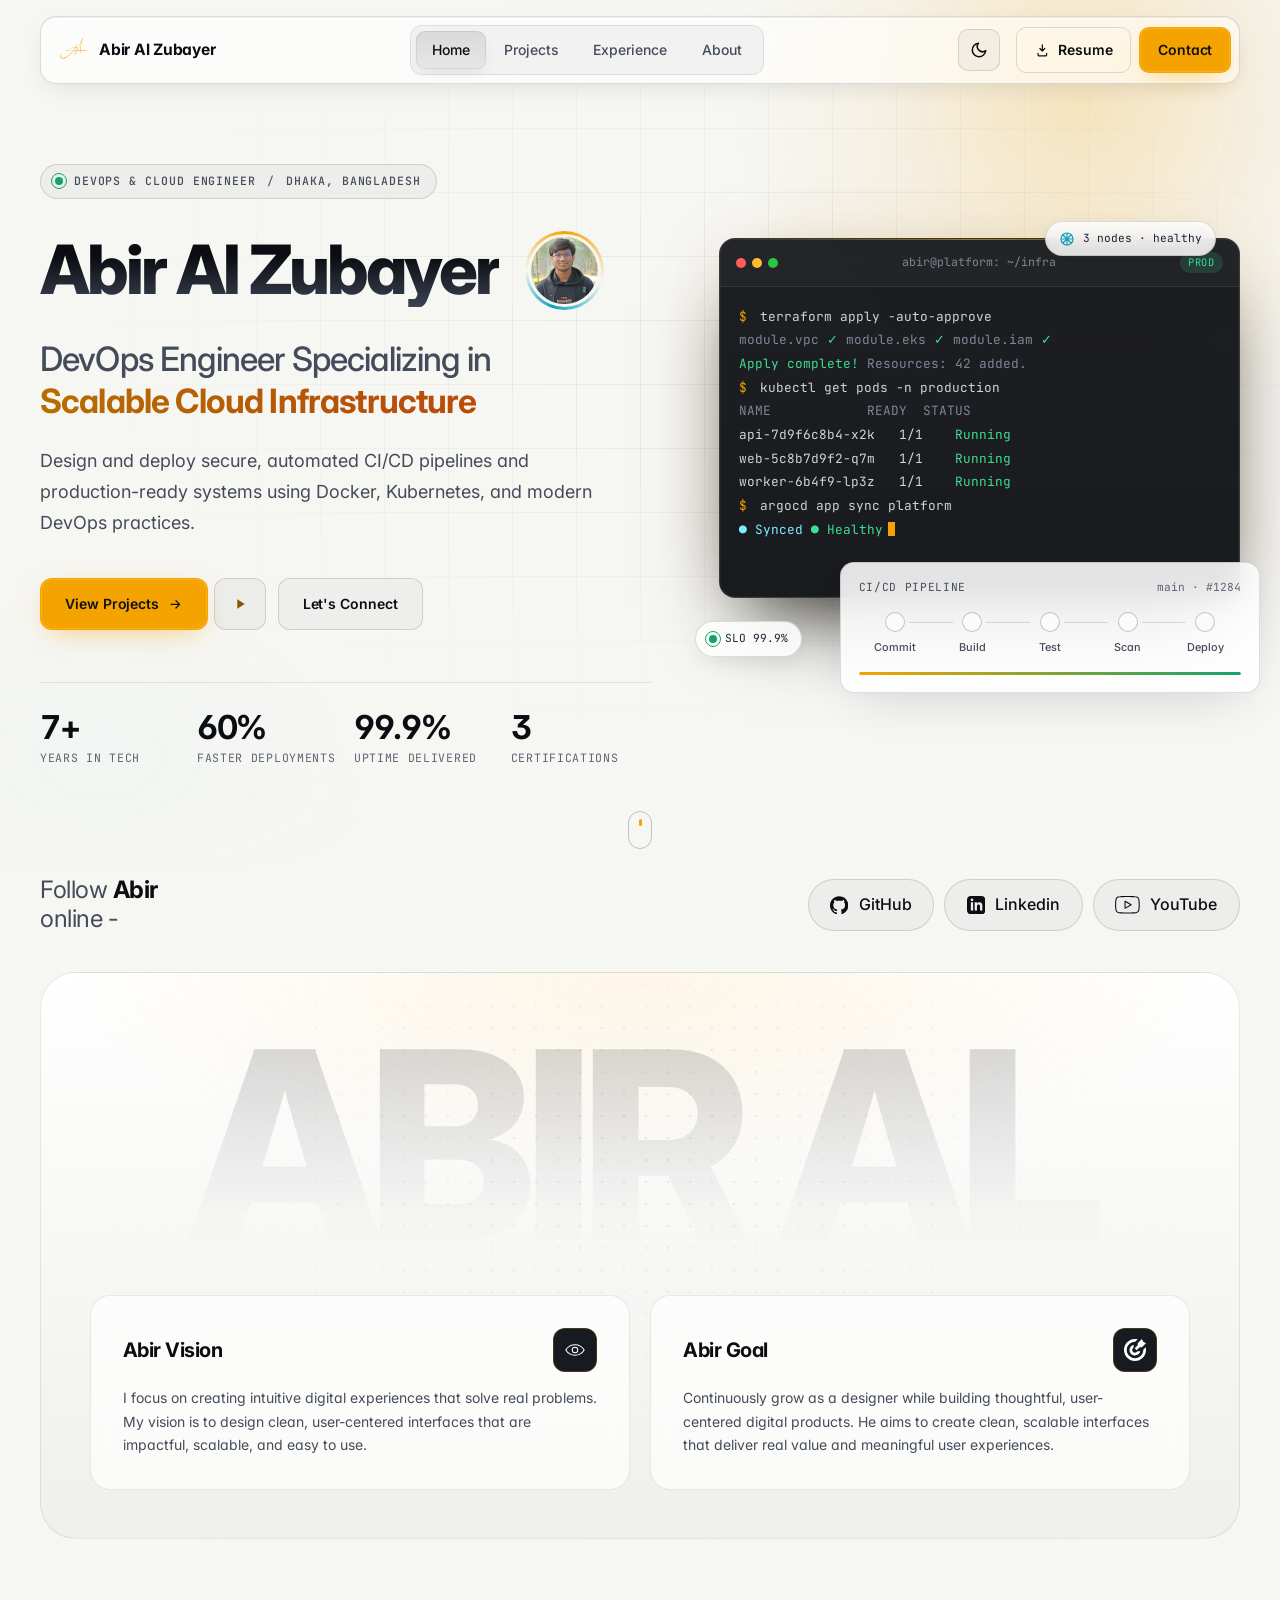
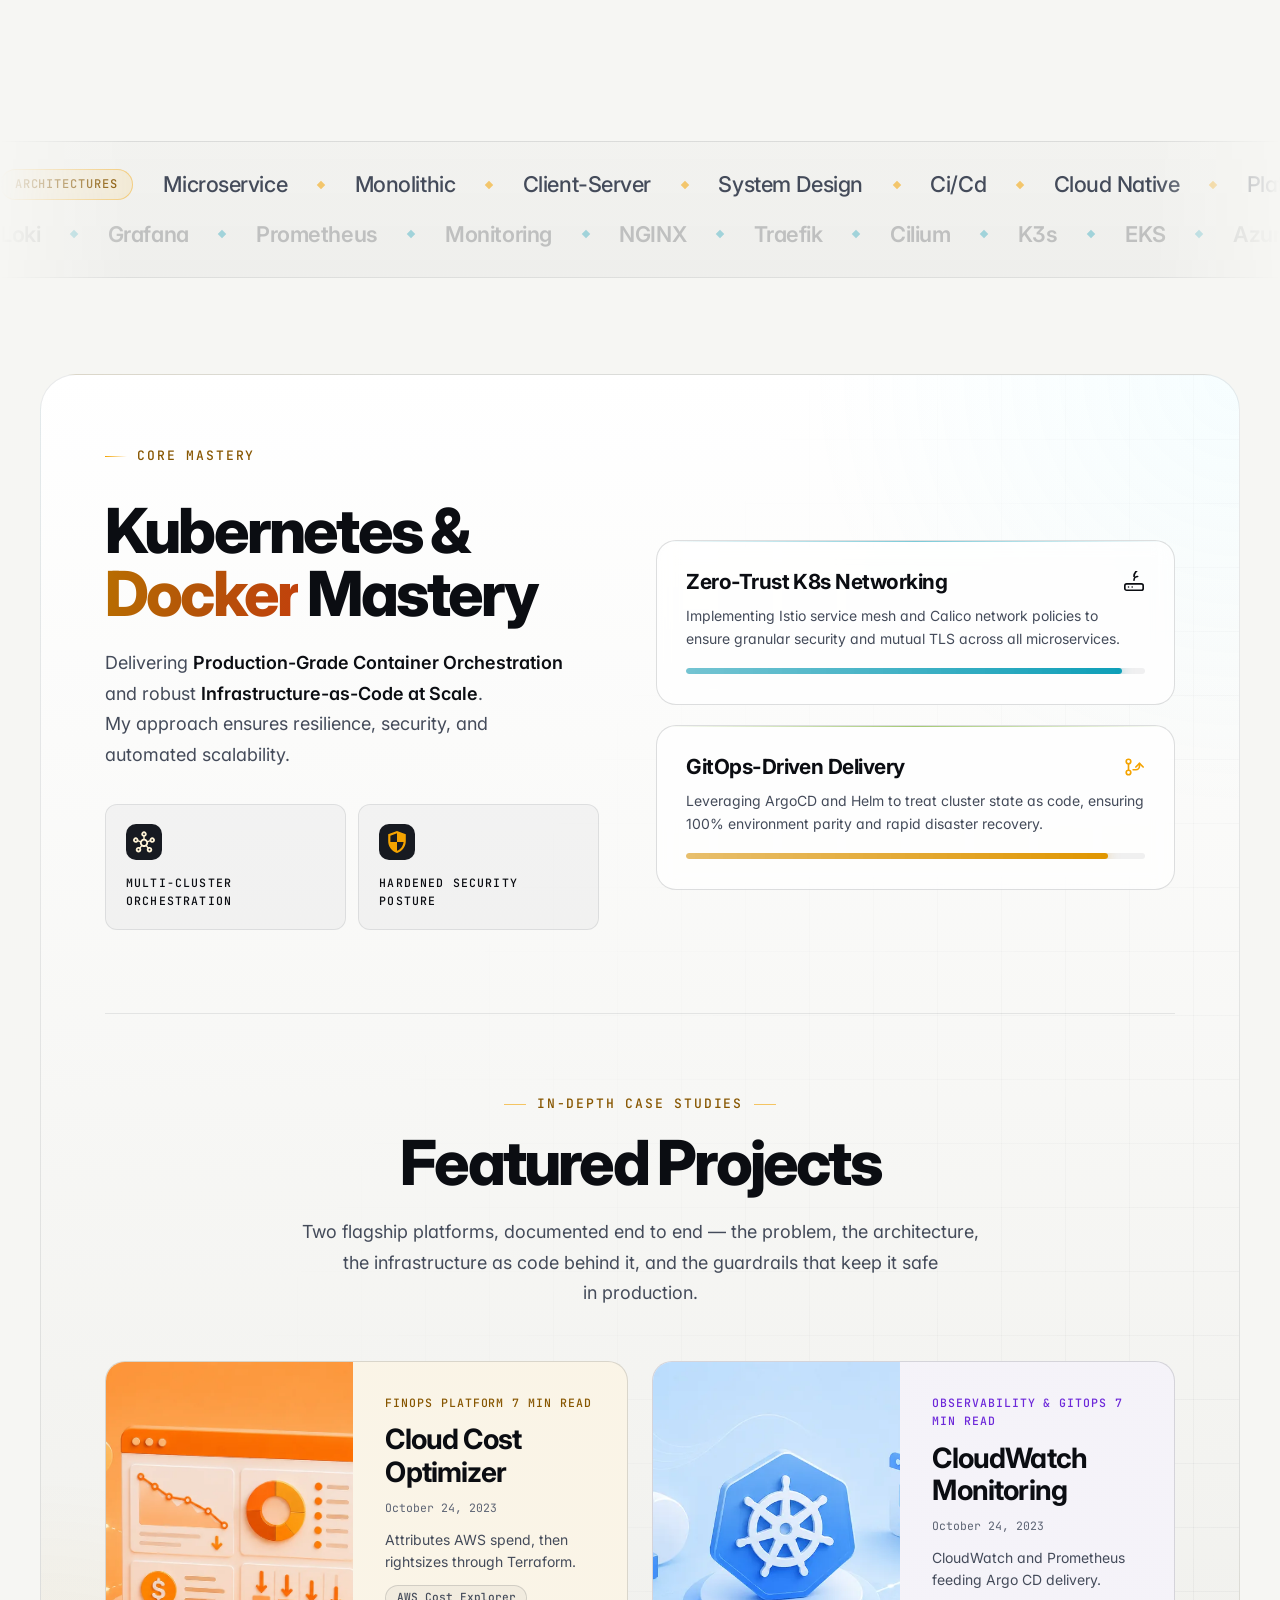
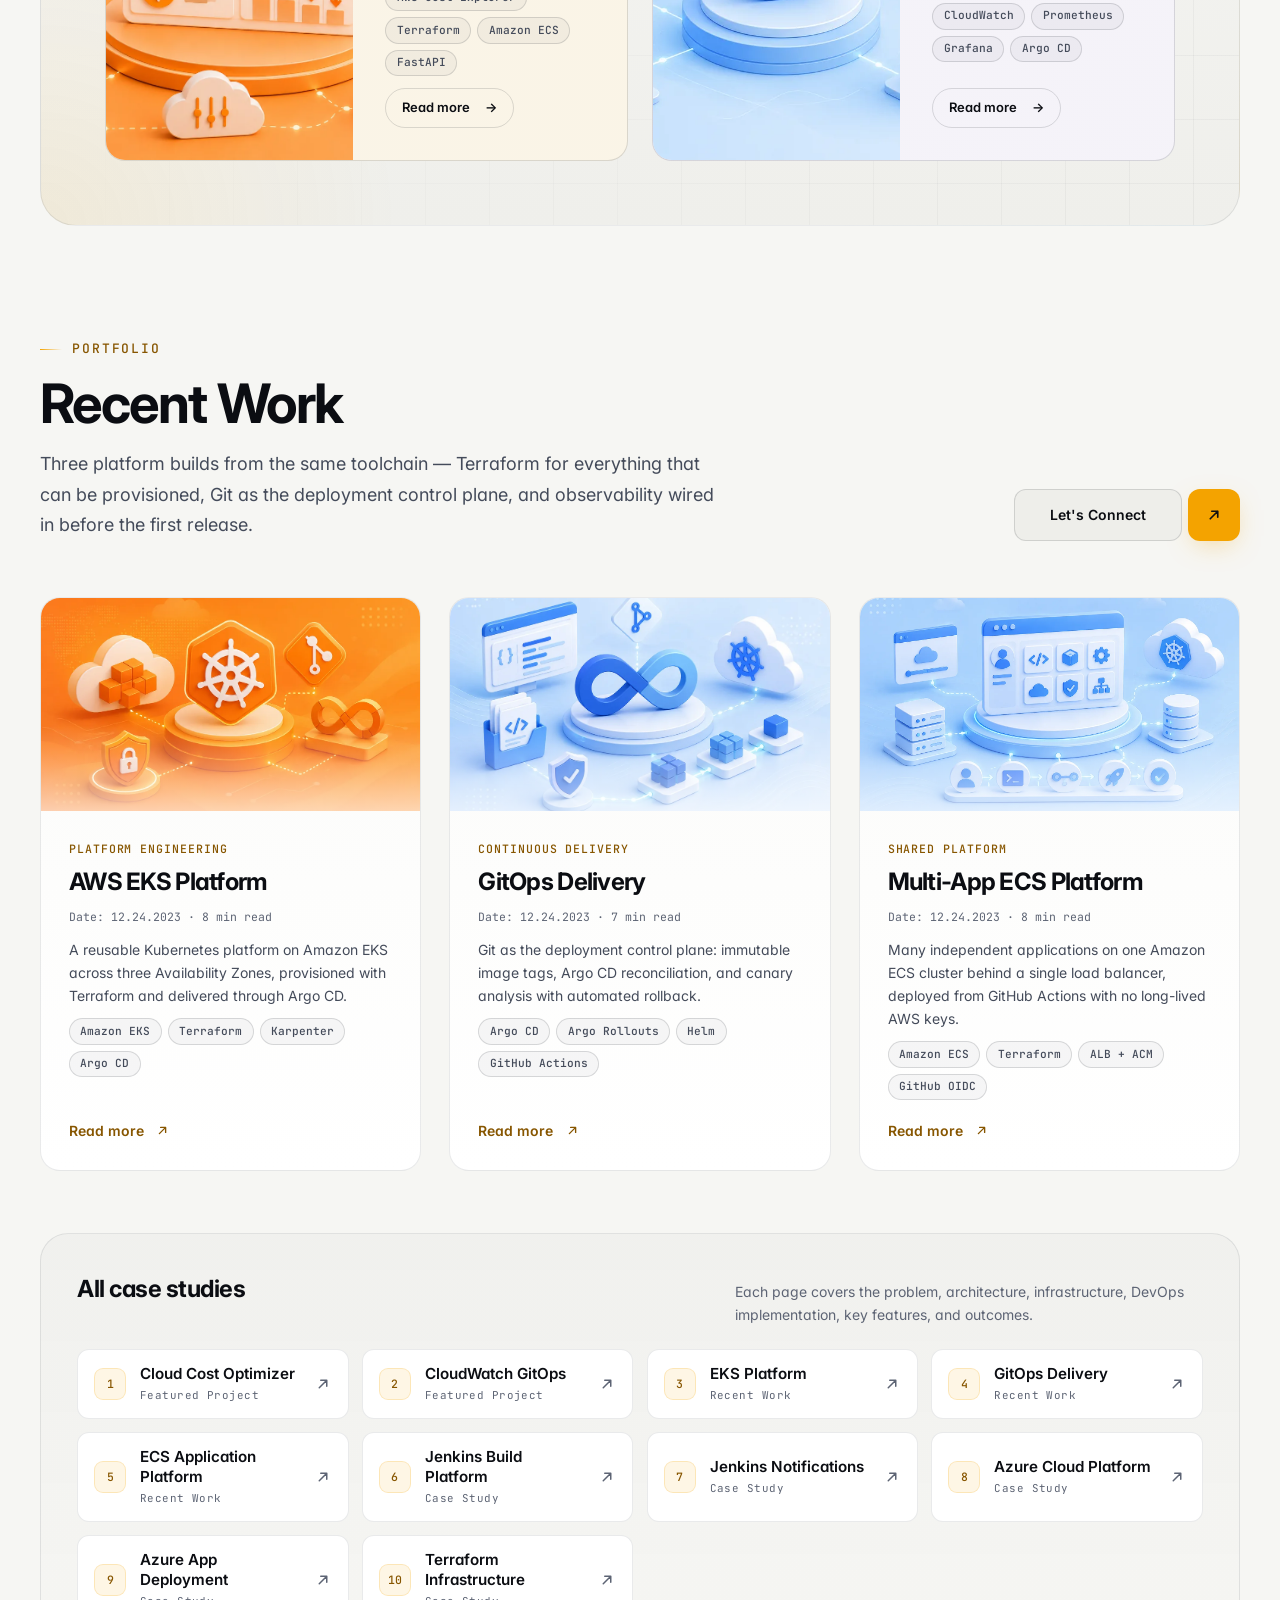
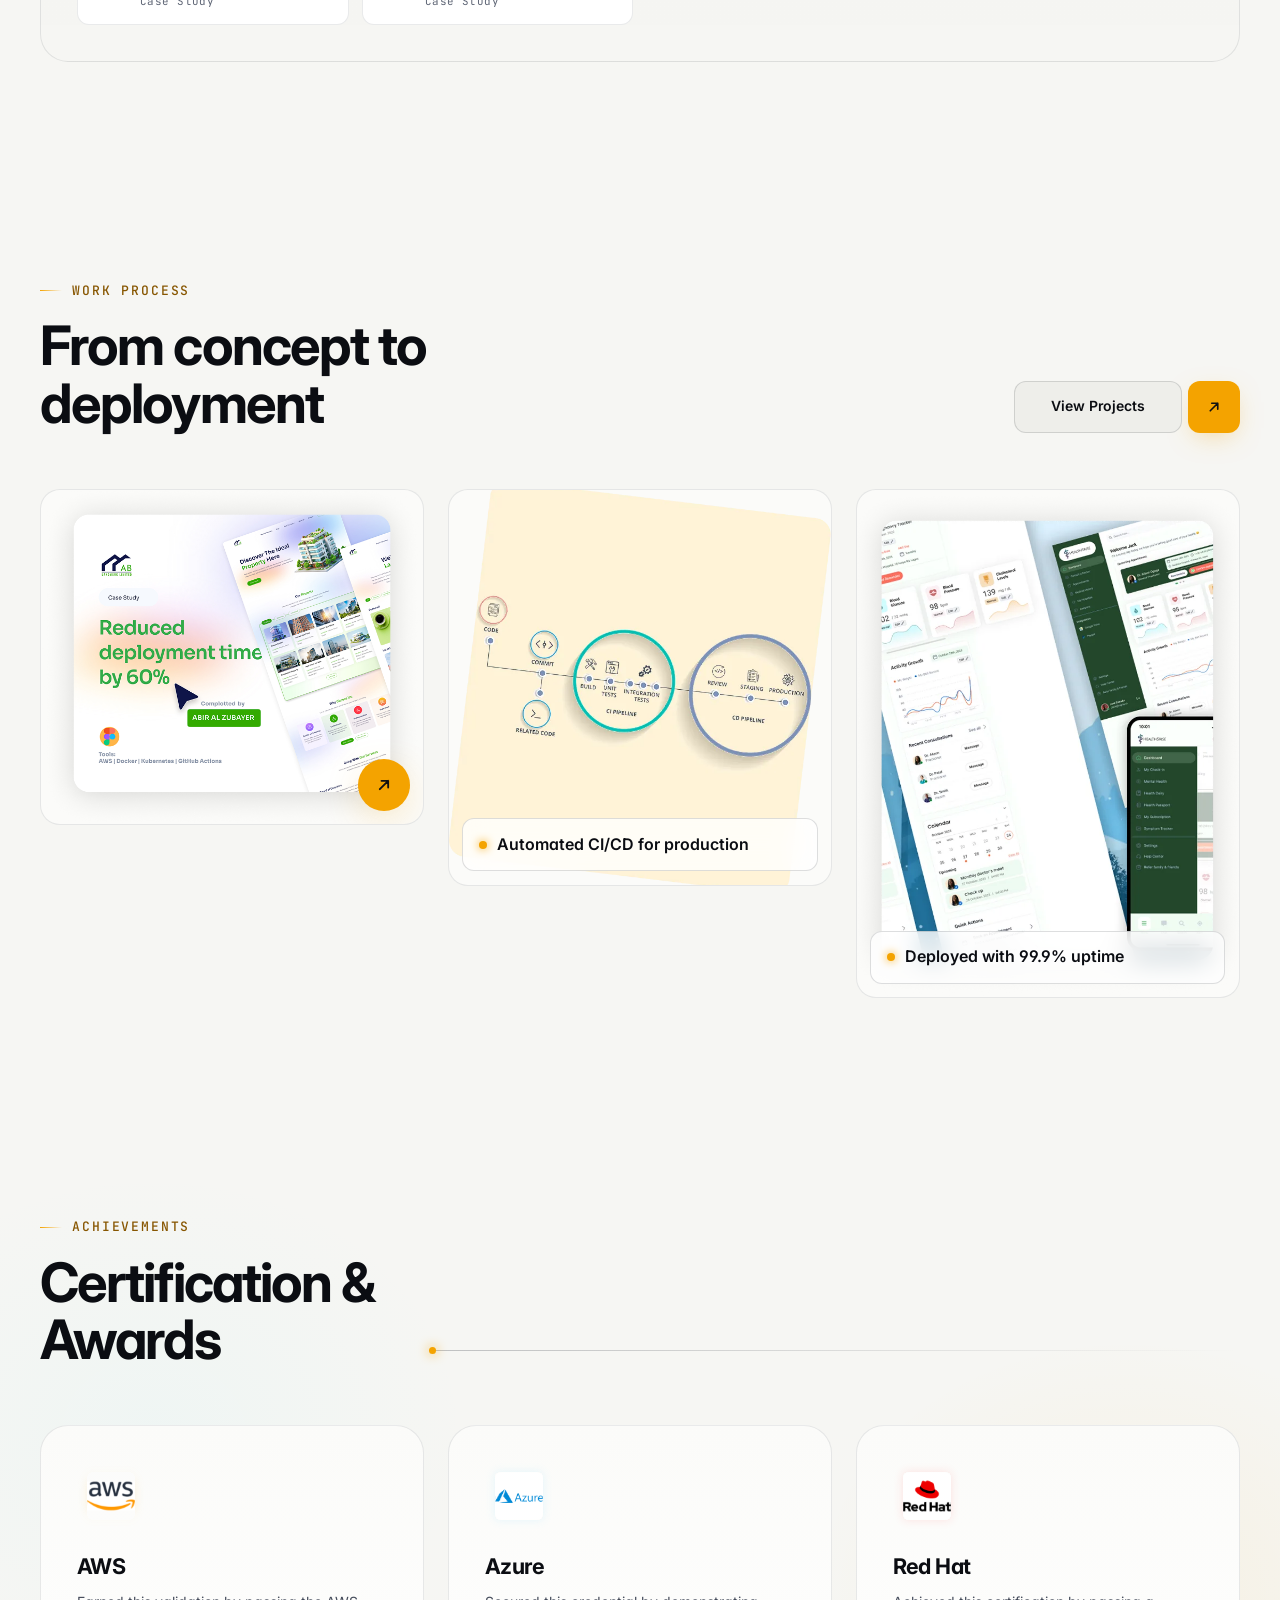
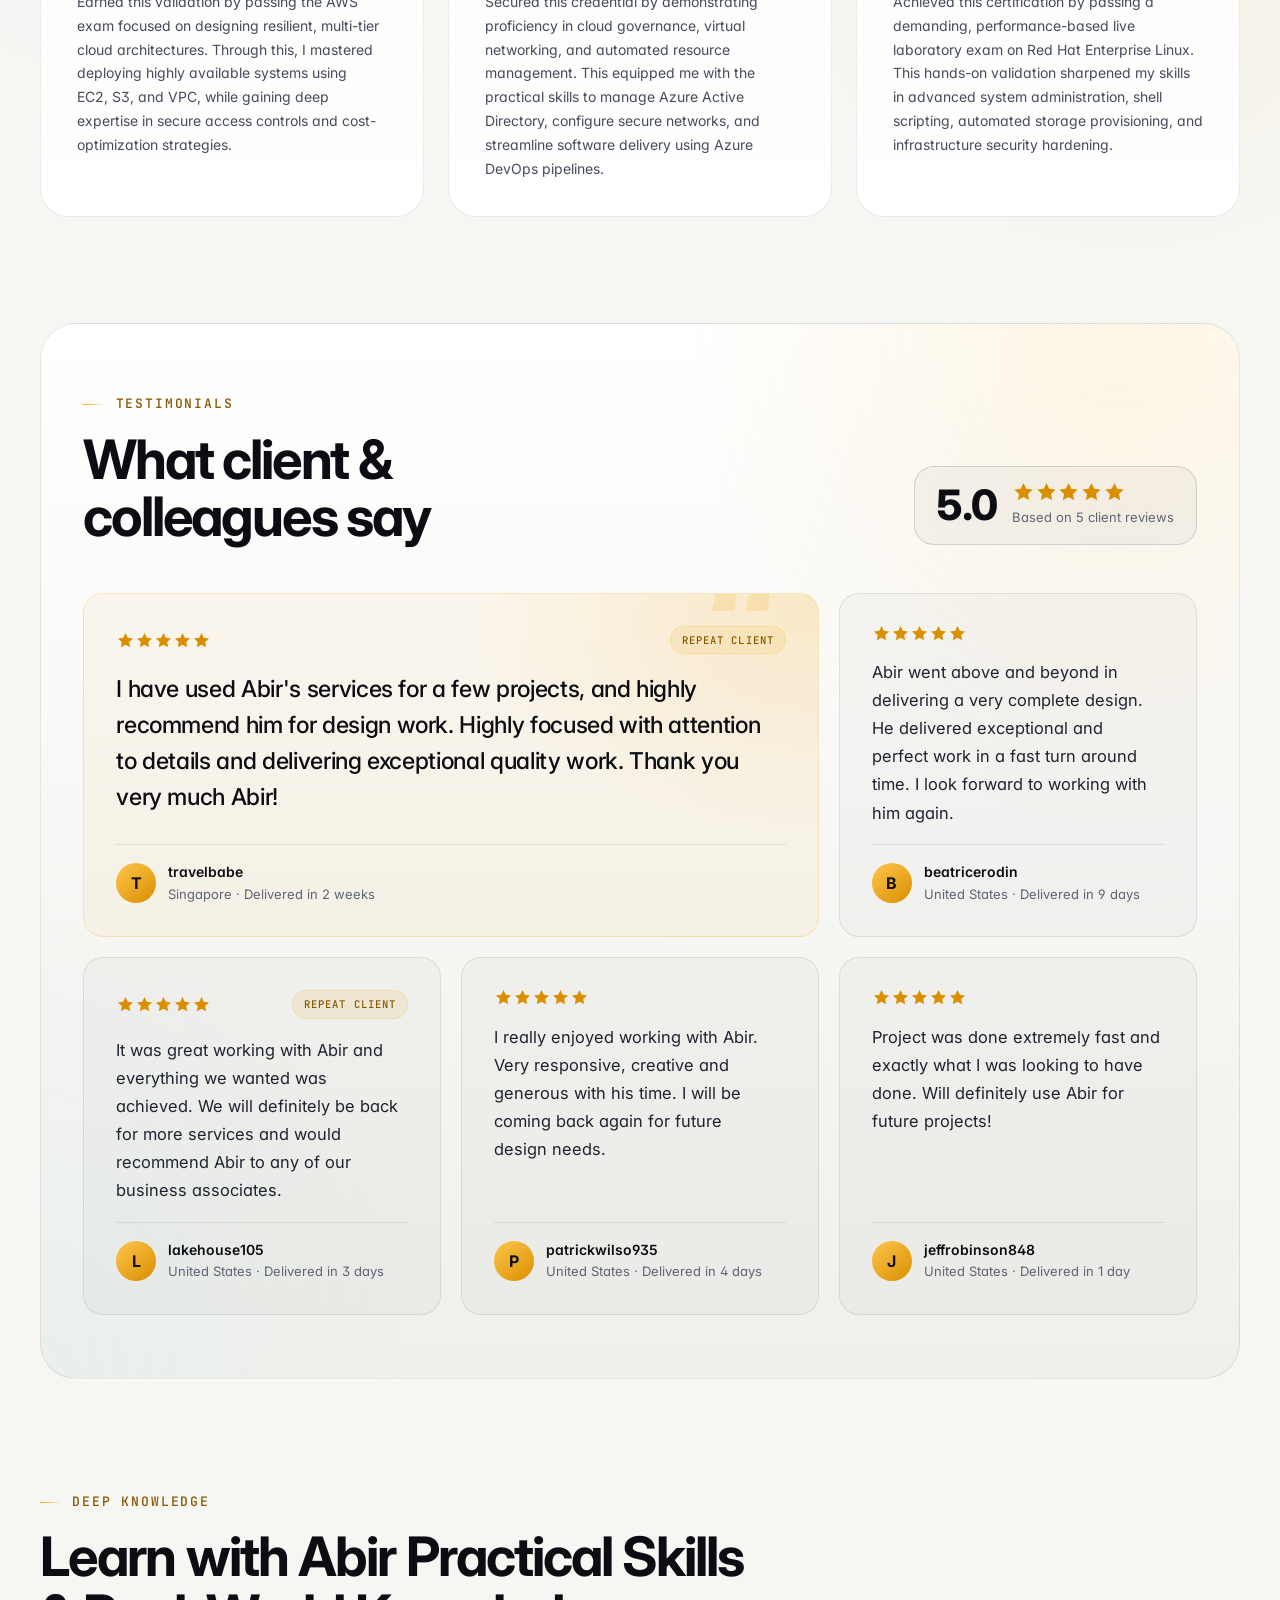
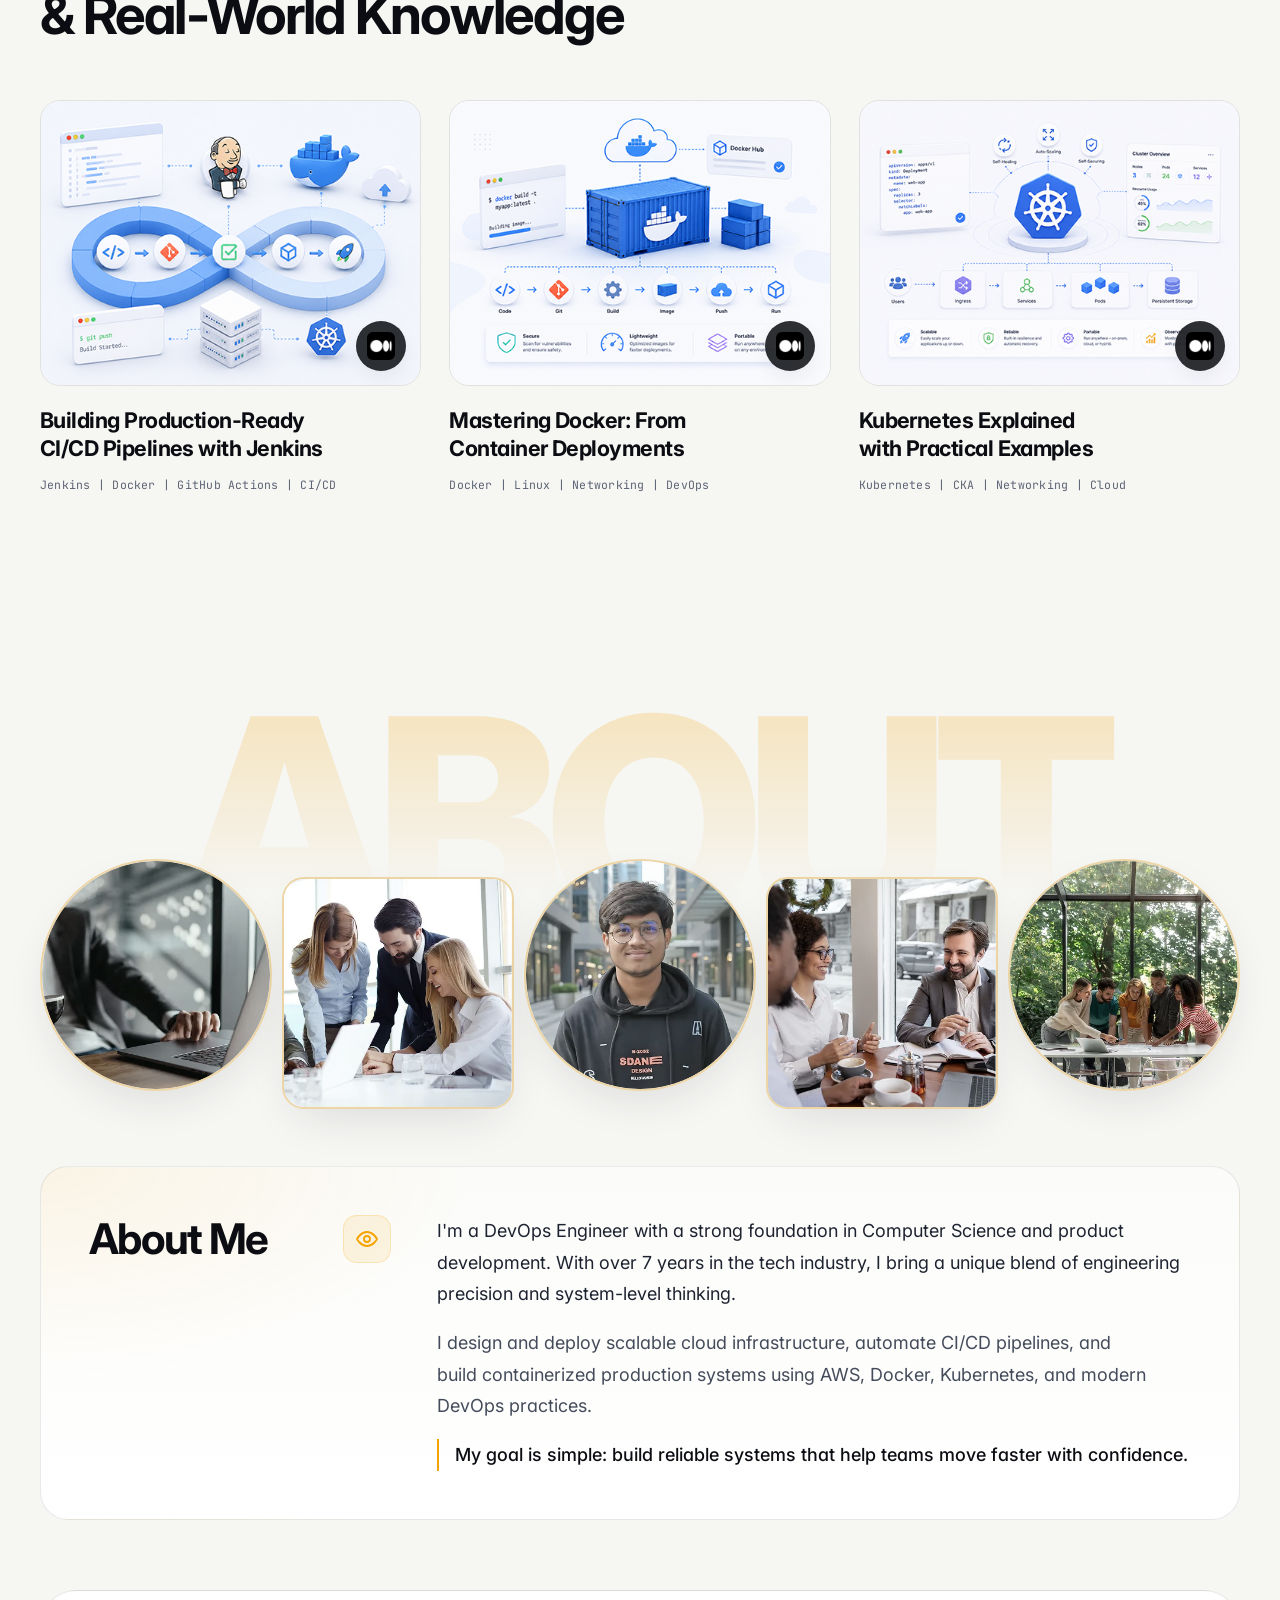
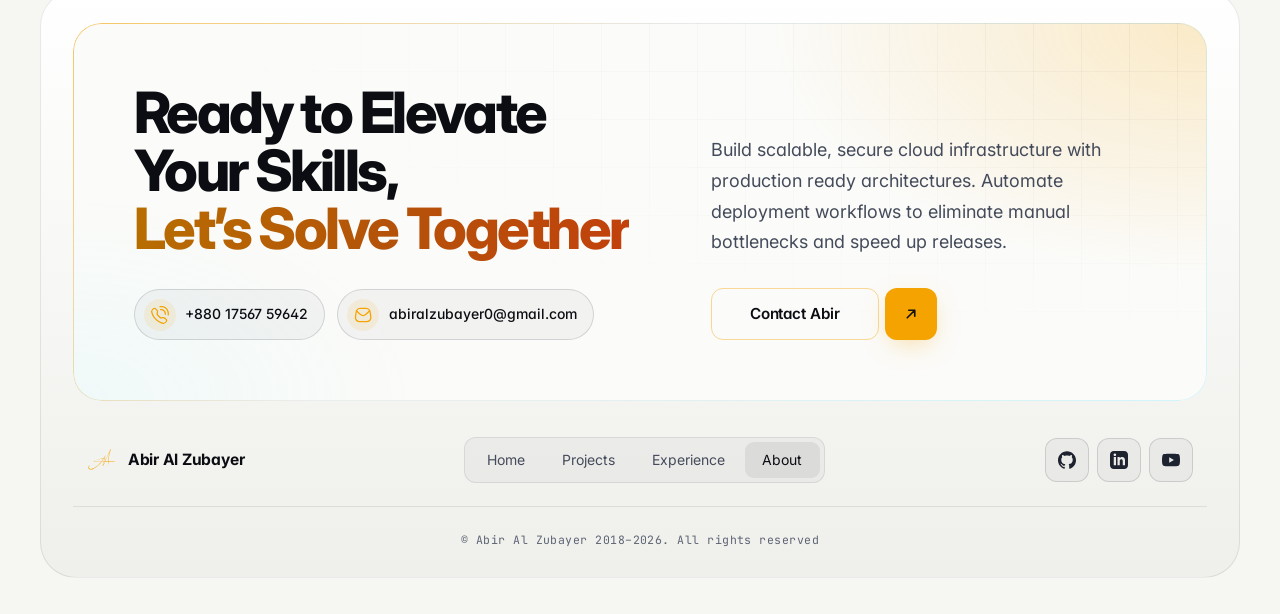
==== commit a2f3f67a: "new version animeted version" ====
--- a/index.html
+++ b/index.html
@@ -12,7 +12,22 @@
     content="Abir DevOps, Abir Al Zubayer, DevOps Engineer Bangladesh, DevOps Bangladesh, Cloud Engineer Bangladesh, Kubernetes, Docker, AWS, Azure, Terraform, Jenkins, GitHub Actions, Linux, DevSecOps, MLOps, Cloud Native, CI/CD" />
   <meta name="author" content="Abir Al Zubayer" />
   <meta name="robots" content="index, follow, max-image-preview:large, max-snippet:-1, max-video-preview:-1" />
-  <meta name="theme-color" content="#1a1a1a" />
+  <meta name="theme-color" content="#07080b" />
+  <meta name="color-scheme" content="dark light" />
+  <!-- Apply the saved (or system) theme before first paint to avoid a flash -->
+  <script>
+    (function () {
+      var t;
+      // Device theme is the default; a manual toggle lasts for this session only.
+      try { localStorage.removeItem('theme'); t = sessionStorage.getItem('theme'); } catch (e) {}
+      if (t !== 'light' && t !== 'dark') {
+        t = window.matchMedia('(prefers-color-scheme: light)').matches ? 'light' : 'dark';
+      }
+      document.documentElement.setAttribute('data-theme', t);
+      var m = document.querySelector('meta[name="theme-color"]');
+      if (m) m.setAttribute('content', t === 'light' ? '#f6f6f3' : '#07080b');
+    })();
+  </script>
   <meta name="geo.region" content="BD" />
   <meta name="geo.placename" content="Dhaka, Bangladesh" />
   <link rel="canonical" href="https://alzubayer.com/" />
@@ -51,12 +66,12 @@
   <link rel="preconnect" href="https://fonts.googleapis.com" />
   <link rel="preconnect" href="https://fonts.gstatic.com" crossorigin />
   <link rel="preload" as="style"
-    href="https://fonts.googleapis.com/css2?family=Inter:wght@400;500;600;700;800&display=swap" />
-  <link rel="stylesheet" href="https://fonts.googleapis.com/css2?family=Inter:wght@400;500;600;700;800&display=swap"
+    href="https://fonts.googleapis.com/css2?family=Inter:wght@400;500;600;700;800&family=JetBrains+Mono:wght@400;500&display=swap" />
+  <link rel="stylesheet" href="https://fonts.googleapis.com/css2?family=Inter:wght@400;500;600;700;800&family=JetBrains+Mono:wght@400;500&display=swap"
     media="print" onload="this.media='all'" />
   <noscript>
     <link rel="stylesheet"
-      href="https://fonts.googleapis.com/css2?family=Inter:wght@400;500;600;700;800&display=swap" />
+      href="https://fonts.googleapis.com/css2?family=Inter:wght@400;500;600;700;800&family=JetBrains+Mono:wght@400;500&display=swap" />
   </noscript>
 
   <link rel="preload" as="image" href="assets/img/hero/abir-profile.webp" type="image/webp" />
@@ -236,6 +251,7 @@
 
 <body>
   <a class="skip-link" href="#main">Skip to content</a>
+  <div class="scroll-progress" aria-hidden="true"></div>
 
   <header class="site-header" id="top">
     <div class="shell">
@@ -245,11 +261,22 @@
           <span>Abir Al Zubayer</span>
         </a>
 
+        <button class="theme-toggle" type="button" aria-label="Switch to light theme" title="Switch theme">
+          <svg class="theme-toggle__sun" aria-hidden="true" viewBox="0 0 24 24">
+            <circle cx="12" cy="12" r="4" />
+            <path d="M12 2v2M12 20v2M4.93 4.93l1.41 1.41M17.66 17.66l1.41 1.41M2 12h2M20 12h2M4.93 19.07l1.41-1.41M17.66 6.34l1.41-1.41" />
+          </svg>
+          <svg class="theme-toggle__moon" aria-hidden="true" viewBox="0 0 24 24">
+            <path d="M21 12.8A9 9 0 1 1 11.2 3a7 7 0 0 0 9.8 9.8z" />
+          </svg>
+        </button>
+
         <button class="nav__toggle" type="button" aria-label="Open menu" aria-expanded="false" aria-controls="nav-menu">
           <span></span><span></span><span></span>
         </button>
 
         <div class="nav__links" id="nav-menu">
+          <span class="nav__indicator" aria-hidden="true"></span>
           <a href="#home" class="is-active">Home</a>
           <a href="#projects">Projects</a>
           <a href="#experience">Experience</a>
@@ -272,38 +299,130 @@
   <main id="main">
     <!-- ================= Hero ================= -->
     <section class="hero" id="home" aria-labelledby="hero-title">
-      <div class="shell">
-        <h1 class="hero__title reveal" id="hero-title">
-          <span>Abir Al Zubayer</span>
-          <picture>
-            <source srcset="assets/img/hero/abir-profile.webp" type="image/webp" />
-            <img class="hero__avatar" src="assets/img/hero/abir-profile.png" width="176" height="176"
-              alt="Abir Al Zubayer, DevOps Engineer in Bangladesh" fetchpriority="high" />
-          </picture>
-        </h1>
-
-        <h2 class="hero__subtitle reveal reveal-delay-1">
-          DevOps Engineer Specializing in
-          <span>Scalable Cloud Infrastructure</span>
-        </h2>
-
-        <p class="hero__text reveal reveal-delay-2">
-          Design and deploy secure, This is the Dev Version For Deploy
-        </p>
-
-        <div class="hero__actions reveal reveal-delay-3">
-          <div class="hero__group">
-            <a class="btn" href="#projects">View Projects</a>
-            <a class="hero__play" href="https://www.youtube.com/@AbirDevOps" target="_blank" rel="noopener"
-              aria-label="Watch DevOps walkthroughs on YouTube">
-              <svg aria-hidden="true" viewBox="0 0 24 24">
-                <path d="M8 5v14l11-7z" />
-              </svg>
-            </a>
-          </div>
-          <a class="btn btn--ghost" href="#contact">Let's Connect</a>
-        </div>
+      <!-- Decorative backdrop: blueprint grid, drifting glows, a scanning beam -->
+      <div class="hero__bg" aria-hidden="true">
+        <div class="hero__grid"></div>
+        <div class="hero__orb hero__orb--gold"></div>
+        <div class="hero__orb hero__orb--cyan"></div>
+        <div class="hero__beam"></div>
       </div>
+
+      <div class="shell hero__layout">
+        <div class="hero__copy">
+          <p class="hero__eyebrow reveal">
+            <span class="status-dot" aria-hidden="true"></span>
+            DevOps &amp; Cloud Engineer <span class="hero__eyebrow-sep" aria-hidden="true">/</span> Dhaka, Bangladesh
+          </p>
+
+          <h1 class="hero__title reveal reveal-delay-1" id="hero-title">
+            <span>Abir Al Zubayer</span>
+            <picture>
+              <source srcset="assets/img/hero/abir-profile.webp" type="image/webp" />
+              <img class="hero__avatar" src="assets/img/hero/abir-profile.png" width="176" height="176"
+                alt="Abir Al Zubayer, DevOps Engineer in Bangladesh" fetchpriority="high" />
+            </picture>
+          </h1>
+
+          <h2 class="hero__subtitle reveal reveal-delay-2">
+            DevOps Engineer Specializing in
+            <span class="text-gradient">Scalable Cloud Infrastructure</span>
+          </h2>
+
+          <p class="hero__text reveal reveal-delay-3">
+            Design and deploy secure, automated CI/CD pipelines and
+            production-ready systems using Docker, Kubernetes, and modern DevOps practices.
+          </p>
+
+          <div class="hero__actions reveal reveal-delay-4">
+            <div class="hero__group">
+              <a class="btn btn--gold" href="#projects">
+                View Projects
+                <svg aria-hidden="true" viewBox="0 0 24 24">
+                  <path d="M5 12h14m0 0-6-6m6 6-6 6" />
+                </svg>
+              </a>
+              <a class="hero__play" href="https://www.youtube.com/@AbirDevOps" target="_blank" rel="noopener"
+                aria-label="Watch DevOps walkthroughs on YouTube">
+                <svg aria-hidden="true" viewBox="0 0 24 24">
+                  <path d="M8 5v14l11-7z" />
+                </svg>
+              </a>
+            </div>
+            <a class="btn btn--ghost" href="#contact">Let's Connect</a>
+          </div>
+
+          <dl class="hero__stats reveal reveal-delay-4">
+            <div class="hero__stat">
+              <dt>Years in tech</dt>
+              <dd><span data-count="7">7</span>+</dd>
+            </div>
+            <div class="hero__stat">
+              <dt>Faster deployments</dt>
+              <dd><span data-count="60">60</span>%</dd>
+            </div>
+            <div class="hero__stat">
+              <dt>Uptime delivered</dt>
+              <dd><span data-count="99.9" data-decimals="1">99.9</span>%</dd>
+            </div>
+            <div class="hero__stat">
+              <dt>Certifications</dt>
+              <dd><span data-count="3">3</span></dd>
+            </div>
+          </dl>
+        </div>
+
+        <!-- Live-console illustration. Purely decorative, so hidden from
+             assistive tech; the same skills are described in the copy. -->
+        <div class="hero__visual reveal reveal-delay-2" aria-hidden="true">
+          <div class="console" data-tilt>
+            <div class="console__bar">
+              <span class="console__dots"><i></i><i></i><i></i></span>
+              <span class="console__title">abir@platform: ~/infra</span>
+              <span class="console__badge">prod</span>
+            </div>
+            <div class="console__body">
+              <p class="c-line"><span class="c-prompt">$</span> terraform apply -auto-approve</p>
+              <p class="c-line c-dim">module.vpc <span class="c-ok">&#10003;</span> module.eks <span class="c-ok">&#10003;</span> module.iam <span class="c-ok">&#10003;</span></p>
+              <p class="c-line"><span class="c-ok">Apply complete!</span> <span class="c-dim">Resources: 42 added.</span></p>
+              <p class="c-line"><span class="c-prompt">$</span> kubectl get pods -n production</p>
+              <p class="c-line c-head">NAME&nbsp;&nbsp;&nbsp;&nbsp;&nbsp;&nbsp;&nbsp;&nbsp;&nbsp;&nbsp;&nbsp;&nbsp;READY&nbsp;&nbsp;STATUS</p>
+              <p class="c-line">api-7d9f6c8b4-x2k&nbsp;&nbsp;&nbsp;1/1&nbsp;&nbsp;&nbsp;&nbsp;<span class="c-ok">Running</span></p>
+              <p class="c-line">web-5c8b7d9f2-q7m&nbsp;&nbsp;&nbsp;1/1&nbsp;&nbsp;&nbsp;&nbsp;<span class="c-ok">Running</span></p>
+              <p class="c-line">worker-6b4f9-lp3z&nbsp;&nbsp;&nbsp;1/1&nbsp;&nbsp;&nbsp;&nbsp;<span class="c-ok">Running</span></p>
+              <p class="c-line"><span class="c-prompt">$</span> argocd app sync platform</p>
+              <p class="c-line"><span class="c-cyan">&#9679; Synced</span> <span class="c-ok">&#9679; Healthy</span><span class="c-caret"></span></p>
+            </div>
+          </div>
+
+          <div class="pipeline">
+            <div class="pipeline__head">
+              <span>CI/CD pipeline</span>
+              <span class="pipeline__run">main &middot; #1284</span>
+            </div>
+            <ol class="pipeline__stages">
+              <li style="--i: 0">Commit</li>
+              <li style="--i: 1">Build</li>
+              <li style="--i: 2">Test</li>
+              <li style="--i: 3">Scan</li>
+              <li style="--i: 4">Deploy</li>
+            </ol>
+            <div class="pipeline__track"><span></span></div>
+          </div>
+
+          <div class="float-chip float-chip--k8s">
+            <svg viewBox="0 0 24 24"><circle cx="12" cy="12" r="9" /><path d="M12 3v18M3 12h18M5.6 5.6l12.8 12.8M18.4 5.6 5.6 18.4" /></svg>
+            3 nodes &middot; healthy
+          </div>
+          <div class="float-chip float-chip--up">
+            <span class="status-dot"></span>
+            SLO 99.9%
+          </div>
+        </div>
+      </div>
+
+      <a class="hero__scroll" href="#vision-heading" aria-label="Scroll to the next section">
+        <span></span>
+      </a>
     </section>
 
     <!-- ================= Social row + Vision / Goal ================= -->
@@ -440,7 +559,7 @@
             <article class="mastery-card">
               <div class="mastery-card__head">
                 <h3>Zero-Trust K8s Networking</h3>
-                <svg aria-hidden="true" viewBox="0 0 24 24" fill="none" stroke="#fff" stroke-width="1.8"
+                <svg aria-hidden="true" viewBox="0 0 24 24" fill="none" stroke="currentColor" stroke-width="1.8"
                   stroke-linecap="round" stroke-linejoin="round">
                   <rect x="2" y="14" width="20" height="7" rx="2" />
                   <path d="M6 17.5h.01M10 17.5h.01M12 10a4 4 0 0 1 4-4M12 6a8 8 0 0 1 8-8" />
@@ -451,7 +570,7 @@
                 security and mutual TLS across all microservices.
               </p>
               <div class="meter" role="img" aria-label="Zero-trust networking maturity: 94 percent">
-                <span class="meter__fill" style="--meter-value: 95%; --meter-color: #fdf3dc"></span>
+                <span class="meter__fill" style="--meter-value: 95%; --meter-color: var(--meter-a)"></span>
               </div>
             </article>
 
@@ -471,7 +590,7 @@
                 environment parity and rapid disaster recovery.
               </p>
               <div class="meter" role="img" aria-label="GitOps delivery maturity: 88 percent">
-                <span class="meter__fill" style="--meter-value: 92%; --meter-color: #f4a300"></span>
+                <span class="meter__fill" style="--meter-value: 92%; --meter-color: var(--meter-b)"></span>
               </div>
             </article>
           </div>
@@ -491,7 +610,7 @@
           </p>
 
           <div class="featured__grid">
-            <article class="article-card reveal" style="--card-tint: var(--tint-cream); --card-accent: #d98f00">
+            <article class="article-card reveal" style="--card-tint: var(--tint-cream); --card-accent: var(--gold-text)">
               <picture>
                 <source srcset="assets/img/projects/featured-1.webp" type="image/webp" />
                 <img src="assets/img/projects/featured-1.png" width="1400" height="933"
@@ -517,7 +636,7 @@
             </article>
 
             <article class="article-card reveal reveal-delay-1"
-              style="--card-tint: var(--tint-lilac); --card-accent: #7c3aed">
+              style="--card-tint: var(--tint-lilac); --card-accent: var(--violet-text)">
               <picture>
                 <source srcset="assets/img/work/work-1.webp" type="image/webp" />
                 <img src="assets/img/work/work-1.png" width="1000" height="667"
@@ -860,7 +979,7 @@
       <div class="shell">
         <div class="certs__head">
           <div class="reveal">
-            <p class="eyebrow">Assicivement</p>
+            <p class="eyebrow">Achievements</p>
             <h2 class="section-title" id="certs-title">Certification &amp;<br />Awards</h2>
           </div>
           <div class="certs__rule" aria-hidden="true"></div>
@@ -872,8 +991,7 @@
               <img src="assets/icons/aws.svg" width="48" height="48" alt="Amazon Web Services" loading="lazy" />
             </div>
             <h3>AWS</h3>
-            <!-- CHANGED: Added inline style to center-align details text -->
-            <p style="text-align: center;">
+            <p>
               Earned this validation by passing the AWS exam focused on designing resilient, multi-tier cloud
               architectures. Through this, I mastered deploying highly available systems using EC2, S3, and VPC, while
               gaining deep expertise in secure access controls and cost-optimization strategies.
@@ -885,8 +1003,7 @@
               <img src="assets/icons/azure.svg" width="48" height="48" alt="Microsoft Azure" loading="lazy" />
             </div>
             <h3>Azure</h3>
-            <!-- CHANGED: Added inline style to center-align details text -->
-            <p style="text-align: center;">
+            <p>
               Secured this credential by demonstrating proficiency in cloud governance, virtual networking, and
               automated resource management. This equipped me with the practical skills to manage Azure Active
               Directory, configure secure networks, and streamline software delivery using Azure DevOps pipelines.
@@ -898,8 +1015,7 @@
               <img src="assets/icons/redhat.svg" width="48" height="48" alt="Red Hat" loading="lazy" />
             </div>
             <h3>Red Hat</h3>
-            <!-- CHANGED: Added inline style to center-align details text -->
-            <p style="text-align: center;">
+            <p>
               Achieved this certification by passing a demanding, performance-based live laboratory exam on Red Hat
               Enterprise Linux. This hands-on validation sharpened my skills in advanced system administration, shell
               scripting, automated storage provisioning, and infrastructure security hardening.
@@ -919,7 +1035,7 @@
           </div>
 
           <div class="testimonials__score">
-            <p class="testimonials__score-value">5.0</p>
+            <p class="testimonials__score-value"><span data-count="5" data-decimals="1">5.0</span></p>
             <div>
               <span class="stars stars--lg" role="img" aria-label="Average rating: 5 out of 5"></span>
               <p class="testimonials__score-note">Based on 5 client reviews</p>
@@ -1152,7 +1268,7 @@
         <article class="about__box reveal">
           <div class="about__box-head">
             <h2 id="about-title">About Me</h2>
-            <img src="assets/icons/eye.svg" width="28" height="28" alt="" loading="lazy" />
+            <svg class="about__eye" aria-hidden="true" viewBox="0 0 24 24"><path d="M2 12s3.6-7 10-7 10 7 10 7-3.6 7-10 7S2 12 2 12z" /><circle cx="12" cy="12" r="3" /></svg>
           </div>
           <p>
             I'm a DevOps Engineer with a strong foundation in Computer Science and product
@@ -1178,7 +1294,7 @@
       <div class="footer__card">
         <section class="contact reveal" aria-labelledby="contact-title">
           <div>
-            <h2 id="contact-title">Ready to Elevate Your Skills ,<br />Lets solve Together</h2>
+            <h2 id="contact-title">Ready to Elevate Your Skills,<br /><span class="text-gradient">Let’s Solve Together</span></h2>
             <ul class="contact__list">
               <li>
                 <img src="assets/icons/call.svg" width="22" height="22" alt="" loading="lazy" />
@@ -1197,7 +1313,7 @@
               workflows to eliminate manual bottlenecks and speed up releases.
             </p>
             <div class="contact__cta">
-              <a class="btn btn--outline-gold" href="mailto:abiralzubayer0@gmail.com">Contact&nbsp; Abir</a>
+              <a class="btn btn--outline-gold" href="mailto:abiralzubayer0@gmail.com">Contact Abir</a>
               <a class="btn-tile" href="mailto:abiralzubayer0@gmail.com" aria-label="Email Abir Al Zubayer">
                 <svg aria-hidden="true" viewBox="0 0 24 24">
                   <path d="M7 17 17 7m0 0H9m8 0v8" />
@@ -1222,13 +1338,13 @@
 
           <div class="footer__socials">
             <a href="https://github.com/abirall" target="_blank" rel="noopener" aria-label="GitHub">
-              <img src="assets/icons/github.svg" width="40" height="40" alt="" loading="lazy" />
+              <svg aria-hidden="true" viewBox="0 0 24 24"><path d="M12 .297c-6.63 0-12 5.373-12 12 0 5.303 3.438 9.8 8.205 11.385.6.113.82-.258.82-.577 0-.285-.01-1.04-.015-2.04-3.338.724-4.042-1.61-4.042-1.61C4.422 18.07 3.633 17.7 3.633 17.7c-1.087-.744.084-.729.084-.729 1.205.084 1.838 1.236 1.838 1.236 1.07 1.835 2.809 1.305 3.495.998.108-.776.417-1.305.76-1.605-2.665-.3-5.466-1.332-5.466-5.93 0-1.31.465-2.38 1.235-3.22-.135-.303-.54-1.523.105-3.176 0 0 1.005-.322 3.3 1.23.96-.267 1.98-.399 3-.405 1.02.006 2.04.138 3 .405 2.28-1.552 3.285-1.23 3.285-1.23.645 1.653.24 2.873.12 3.176.765.84 1.23 1.91 1.23 3.22 0 4.61-2.805 5.625-5.475 5.92.42.36.81 1.096.81 2.22 0 1.606-.015 2.896-.015 3.286 0 .315.21.69.825.57C20.565 22.092 24 17.592 24 12.297c0-6.627-5.373-12-12-12" /></svg>
             </a>
             <a href="https://www.linkedin.com/in/abir-al-zubayer/" target="_blank" rel="noopener" aria-label="LinkedIn">
-              <img src="assets/icons/linkedin.svg" width="40" height="40" alt="" loading="lazy" />
+              <svg aria-hidden="true" viewBox="0 0 24 24"><path d="M19 0h-14c-2.761 0-5 2.239-5 5v14c0 2.761 2.239 5 5 5h14c2.762 0 5-2.239 5-5v-14c0-2.761-2.238-5-5-5zm-11 19h-3v-11h3v11zm-1.5-12.268c-.966 0-1.75-.79-1.75-1.764s.784-1.764 1.75-1.764 1.75.79 1.75 1.764-.783 1.764-1.75 1.764zm13.5 12.268h-3v-5.604c0-3.368-4-3.113-4 0v5.604h-3v-11h3v1.765c1.396-2.586 7-2.777 7 2.476v6.759z" /></svg>
             </a>
             <a href="https://www.youtube.com/@AbirDevOps" target="_blank" rel="noopener" aria-label="YouTube">
-              <img src="assets/icons/youtube.svg" width="40" height="40" alt="" loading="lazy" />
+              <svg aria-hidden="true" viewBox="0 0 24 24"><path d="M23.5 6.2a3 3 0 0 0-2.1-2.1C19.5 3.6 12 3.6 12 3.6s-7.5 0-9.4.5A3 3 0 0 0 .5 6.2 31 31 0 0 0 0 12a31 31 0 0 0 .5 5.8 3 3 0 0 0 2.1 2.1c1.9.5 9.4.5 9.4.5s7.5 0 9.4-.5a3 3 0 0 0 2.1-2.1A31 31 0 0 0 24 12a31 31 0 0 0-.5-5.8zM9.6 15.6V8.4l6.3 3.6-6.3 3.6z" /></svg>
             </a>
           </div>
         </div>
--- a/assets/css/base.css
+++ b/assets/css/base.css
@@ -4,53 +4,155 @@
    2. Reset & base
    3. Layout primitives
    4. Typography
-   5. Components (buttons, cards, badges)
-   6. Utilities
+   5. Components (buttons, chips, surfaces)
+   6. Motion (reveal, page transitions, scroll progress)
+   7. Utilities
    ========================================================================== */
 
 /* --------------------------------------------------------------------------
    1. Design tokens
    -------------------------------------------------------------------------- */
 :root {
-  /* Brand */
+  /* Brand (theme-independent) */
   --gold: #f4a300;
+  --gold-300: #ffc54d;
   --gold-600: #d98f00;
-  /* Darker gold for gold-on-light text/icons, where --gold fails contrast */
   --gold-700: #a86e00;
   --gold-100: #fff3d6;
   --gold-50: #fffaf0;
-
-  /* Neutrals */
-  --ink: #1a1a1a;
-  --ink-900: #101010;
-  --slate: #4b5563;
-  --muted: #6b7280;
-  --navy: #0f1548;
-  --muted-plum: #5d586c;
-  --line: #e5e7eb;
+  --gold-a10: rgb(244 163 0 / 10%);
+  --gold-a20: rgb(244 163 0 / 20%);
+  --gold-a40: rgb(244 163 0 / 40%);
+  --violet: #a78bfa;
+  --red: #ff6b6b;
+}
+
+/* ---- Dark theme (default). The console illustration and case-study
+   diagrams always use it, so they're listed here too. ---------------------- */
+:root,
+.console,
+.case-dia {
+  color-scheme: dark;
+
+  /* Channels for translucent layers: rgb(var(--fg-rgb) / 6%) etc. */
+  --fg-rgb: 255 255 255;
+  --panel-rgb: 10 12 16;
+  --shadow-rgb: 0 0 0;
+  --shadow-k: 1;
+
+  /* Canvas + surfaces */
+  --bg: #07080b;
+  --bg-2: #0b0d11;
+  --surface: #101218;
+  --surface-2: #151820;
+  --surface-3: #1b1f29;
+  --glass: rgb(255 255 255 / 3.5%);
+  --glass-2: rgb(255 255 255 / 6%);
+
+  /* Lines */
+  --line: rgb(255 255 255 / 8%);
+  --line-2: rgb(255 255 255 / 13%);
+  --line-3: rgb(255 255 255 / 20%);
+
+  /* Text */
+  --text: #e6e8ee;
+  --heading: #f7f8fa;
+  --text-2: #a6adbb;
+  --text-3: #7f8697;
+
+  /* Accent text: gold is bright enough to read on dark */
+  --gold-text: #f4a300;
+  --gold-text-hi: #ffc54d;
+  --grad-gold: linear-gradient(100deg, #ffc54d 0%, #f4a300 45%, #ff8a3d 100%);
+  --title-start: #ffffff;
+  --title-end: #b9bfcc;
+  --star-color: #f4a300;
+  --violet-text: #a78bfa;
+
+  --cyan: #81ecff;
+  --cyan-a15: rgb(129 236 255 / 15%);
+  --green: #3ddc97;
+  --green-a15: rgb(61 220 151 / 15%);
+  --lime: #b8ff4d;
+  --meter-a: #fdf3dc;
+  --meter-b: #f4a300;
+  --scrollbar: #2a2f3a;
+  --icon-tile: rgb(244 163 0 / 10%);
+}
+
+/* ---- Light theme -------------------------------------------------------
+   Every text token clears WCAG AA on --bg and --surface; gold text switches
+   to a darker amber because #f4a300 on white is only ~2:1. */
+:root[data-theme="light"] {
+  color-scheme: light;
+
+  --fg-rgb: 17 22 34;
+  --panel-rgb: 255 255 255;
+  --shadow-rgb: 30 35 50;
+  --shadow-k: 0.22;
+
+  --bg: #f6f6f3;
+  --bg-2: #efefeb;
   --surface: #ffffff;
-  --surface-2: #f7f8fa;
-  --surface-3: #f2f4f7;
-
-  /* Accents used by article/knowledge cards */
-  --accent-blue: #3b82f6;
-  --accent-violet: #7c3aed;
-  --tint-cream: #fdf3dc;
-  --tint-lilac: #f4f2fe;
+  --surface-2: #fbfbf9;
+  --surface-3: #eeeeea;
+  --glass: rgb(17 22 34 / 3%);
+  --glass-2: rgb(17 22 34 / 5%);
+
+  --line: rgb(17 22 34 / 9%);
+  --line-2: rgb(17 22 34 / 14%);
+  --line-3: rgb(17 22 34 / 24%);
+
+  --text: #1e2330;
+  --heading: #0b0d12;
+  --text-2: #444b5a;
+  --text-3: #5d6474;
+
+  --gold-text: #875600;
+  --gold-text-hi: #6b4400;
+  --grad-gold: linear-gradient(100deg, #b86e00 0%, #b45309 50%, #c2410c 100%);
+  --title-start: #0b0d12;
+  --title-end: #3b4252;
+  --star-color: #d98f00;
+  --violet-text: #6d28d9;
+
+  --cyan: #0e9fb8;
+  --cyan-a15: rgb(14 159 184 / 12%);
+  --green: #12a36b;
+  --green-a15: rgb(18 163 107 / 12%);
+  --lime: #5a9e00;
+  --meter-a: #0e9fb8;
+  --meter-b: #e09600;
+  --scrollbar: #c9cbd1;
+  --icon-tile: #171a21;
+}
+
+:root {
+  /* Legacy names still referenced by inline styles and data */
+  --ink: #0b0d11;
+  --ink-900: #07080b;
+  --slate: var(--text-2);
+  --muted: var(--text-3);
+  --navy: var(--heading);
+  --muted-plum: var(--text-2);
+  --tint-cream: rgb(244 163 0 / 7%);
+  --tint-lilac: rgb(167 139 250 / 7%);
 
   /* Typography */
   --font: "Inter", ui-sans-serif, system-ui, -apple-system, "Segoe UI", Roboto,
     "Helvetica Neue", Arial, sans-serif;
-
-  /* Fluid type scale display max derives from the reference H1 ink (h=91 → ~94px) */
-  --fs-display: clamp(2.75rem, 1.1rem + 6.2vw, 5.875rem);
+  --font-mono: "JetBrains Mono", ui-monospace, SFMono-Regular, "SF Mono", Menlo,
+    Consolas, "Liberation Mono", monospace;
+
+  --fs-display: clamp(2.6rem, 1.2rem + 5.2vw, 5.25rem);
   --fs-h1: clamp(2rem, 0.95rem + 4.4vw, 4rem);
-  --fs-h2: clamp(1.75rem, 1.05rem + 2.9vw, 3.25rem);
+  --fs-h2: clamp(1.9rem, 1.1rem + 3vw, 3.4rem);
   --fs-h3: clamp(1.125rem, 0.98rem + 0.62vw, 1.5rem);
   --fs-lead: clamp(1rem, 0.94rem + 0.28vw, 1.125rem);
   --fs-body: 1rem;
   --fs-sm: 0.875rem;
   --fs-xs: 0.8125rem;
+  --fs-2xs: 0.72rem;
 
   /* Spacing */
   --sp-1: 0.25rem;
@@ -61,36 +163,37 @@
   --sp-6: 2rem;
   --sp-7: 3rem;
   --sp-8: 4rem;
-  --section-y: clamp(3.5rem, 2rem + 6vw, 7rem);
+  --section-y: clamp(4rem, 2.2rem + 5.5vw, 7rem);
 
   /* Shell */
-  --shell-max: 1248px;
-  --shell-pad: clamp(1rem, 0.4rem + 2.6vw, 2.5rem);
+  --shell-max: 1240px;
+  --shell-pad: clamp(1.1rem, 0.4rem + 2.8vw, 2.5rem);
 
   /* Radii */
   --r-sm: 8px;
-  --r-md: 8px;
+  --r-md: 12px;
   --r-lg: 20px;
   --r-xl: 28px;
-  --r-2xl: 40px;
+  --r-2xl: 36px;
   --r-pill: 999px;
 
-  /* Elevation */
-  --sh-sm: 0 1px 2px rgb(16 24 40 / 6%), 0 1px 3px rgb(16 24 40 / 10%);
-  --sh-md: 0 4px 8px -2px rgb(16 24 40 / 10%), 0 2px 4px -2px rgb(16 24 40 / 6%);
-  --sh-lg: 0 12px 16px -4px rgb(16 24 40 / 8%), 0 4px 6px -2px rgb(16 24 40 / 3%);
-  --sh-xl: 0 20px 24px -4px rgb(16 24 40 / 8%), 0 8px 8px -4px rgb(16 24 40 / 3%);
-  --sh-card: 0 18px 40px -12px rgb(16 24 40 / 18%);
+  /* Elevation (tuned for dark: deep, soft, slightly warm) */
+  --sh-sm: 0 1px 2px rgb(var(--shadow-rgb) / calc(40% * var(--shadow-k)));
+  --sh-md: 0 8px 24px -8px rgb(var(--shadow-rgb) / calc(60% * var(--shadow-k)));
+  --sh-lg: 0 18px 50px -18px rgb(var(--shadow-rgb) / calc(75% * var(--shadow-k)));
+  --sh-card: 0 30px 60px -24px rgb(var(--shadow-rgb) / calc(80% * var(--shadow-k))), 0 0 0 1px var(--line-2);
+  --sh-gold: 0 10px 40px -10px rgb(244 163 0 / 45%);
 
   /* Motion */
   --ease: cubic-bezier(0.22, 1, 0.36, 1);
+  --ease-in-out: cubic-bezier(0.65, 0, 0.35, 1);
   --dur: 0.45s;
 
-  /* Inline assets a single 24x19 star tile, repeated by .stars */
+  /* Inline asset: a single 24x19 star tile, repeated by .stars */
   --star-mask: url('data:image/svg+xml;utf8,<svg xmlns="http://www.w3.org/2000/svg" viewBox="0 0 24 19"><path d="m12 0 2.9 6.03 6.63.88-4.83 4.6 1.2 6.57L12 14.9l-5.9 3.18 1.2-6.57L2.47 6.91l6.63-.88z" fill="%23000"/></svg>');
 
-  /* Sticky header offset for anchor targets */
-  --header-h: 74px;
+  /* Sticky header offset for anchor targets (synced by main.js) */
+  --header-h: 84px;
 }
 
 /* --------------------------------------------------------------------------
@@ -110,17 +213,32 @@
   -webkit-text-size-adjust: 100%;
   scroll-behavior: smooth;
   scroll-padding-top: calc(var(--header-h) + 16px);
+  background: var(--bg);
 }
 
 body {
   font-family: var(--font);
   font-size: var(--fs-body);
   line-height: 1.6;
-  color: var(--ink);
-  background: var(--surface);
+  color: var(--text);
+  background: var(--bg);
   -webkit-font-smoothing: antialiased;
   -moz-osx-font-smoothing: grayscale;
   overflow-x: hidden;
+  font-feature-settings: "cv11", "ss01";
+}
+
+/* A barely-there film grain + top glow gives the flat dark canvas depth. */
+body::before {
+  content: "";
+  position: fixed;
+  inset: 0;
+  z-index: -1;
+  pointer-events: none;
+  background:
+    radial-gradient(1200px 600px at 80% -10%, rgb(244 163 0 / 7%), transparent 60%),
+    radial-gradient(900px 500px at -10% 20%, rgb(129 236 255 / 5%), transparent 60%),
+    var(--bg);
 }
 
 img,
@@ -167,22 +285,35 @@
   line-height: 1.12;
   text-wrap: balance;
   font-weight: 700;
-  letter-spacing: -0.02em;
+  letter-spacing: -0.025em;
+  color: var(--heading);
 }
 
 p {
   text-wrap: pretty;
 }
 
+code,
+pre,
+kbd {
+  font-family: var(--font-mono);
+}
+
 :focus-visible {
-  outline: 3px solid var(--gold);
+  outline: 2px solid var(--gold);
   outline-offset: 3px;
-  border-radius: 4px;
+  border-radius: 6px;
 }
 
 ::selection {
   background: var(--gold);
-  color: #fff;
+  color: #111;
+}
+
+/* Thin, on-brand scrollbars where supported */
+html {
+  scrollbar-color: var(--scrollbar) var(--bg);
+  scrollbar-width: thin;
 }
 
 /* --------------------------------------------------------------------------
@@ -193,13 +324,12 @@
   margin-inline: auto;
 }
 
-/* Near-full-bleed variant for the slate panels (reference: x=16, w=1408). */
 .shell--wide {
-  --shell-max: 1408px;
-  --shell-pad: 16px;
+  --shell-max: 1360px;
 }
 
 .section {
+  position: relative;
   padding-block: var(--section-y);
 }
 
@@ -209,8 +339,8 @@
   top: 0;
   z-index: 999;
   padding: 0.75rem 1.25rem;
-  background: var(--ink);
-  color: #fff;
+  background: var(--gold);
+  color: #111;
   border-radius: 0 0 var(--r-sm) 0;
   font-weight: 600;
 }
@@ -222,23 +352,46 @@
 /* --------------------------------------------------------------------------
    4. Typography helpers
    -------------------------------------------------------------------------- */
+/* Mono eyebrow with a short gold rule: reads like a code comment label. */
 .eyebrow {
-  font-size: var(--fs-sm);
-  font-weight: 700;
-  color: var(--slate);
-  letter-spacing: 0.01em;
-  margin-bottom: var(--sp-3);
+  display: inline-flex;
+  align-items: center;
+  gap: 0.65rem;
+  font-family: var(--font-mono);
+  font-size: var(--fs-xs);
+  font-weight: 500;
+  letter-spacing: 0.14em;
+  text-transform: uppercase;
+  color: var(--gold-text);
+  margin-bottom: var(--sp-4);
+}
+
+.eyebrow::before {
+  content: "";
+  width: 22px;
+  height: 1px;
+  background: linear-gradient(90deg, var(--gold), transparent);
+  flex: none;
 }
 
 .section-title {
   font-size: var(--fs-h2);
-  color: var(--slate);
+  color: var(--heading);
   font-weight: 700;
+  letter-spacing: -0.035em;
+  line-height: 1.06;
 }
 
 .section-title--upper {
-  text-transform: uppercase;
-  letter-spacing: -0.015em;
+  text-transform: none;
+}
+
+.section-lead {
+  max-width: 62ch;
+  margin-top: var(--sp-4);
+  font-size: var(--fs-lead);
+  line-height: 1.7;
+  color: var(--text-2);
 }
 
 .section-head {
@@ -247,37 +400,70 @@
   justify-content: space-between;
   gap: var(--sp-5);
   flex-wrap: wrap;
-  margin-bottom: var(--sp-7);
+  margin-bottom: clamp(2.25rem, 1.4rem + 3vw, 3.5rem);
+}
+
+/* Gradient text for emphasised phrases */
+.text-gold,
+.text-gradient {
+  background: var(--grad-gold);
+  -webkit-background-clip: text;
+  background-clip: text;
+  color: transparent;
 }
 
 /* --------------------------------------------------------------------------
-   5. Components buttons
+   5. Components
    -------------------------------------------------------------------------- */
+/* ---- Buttons ----------------------------------------------------------- */
 .btn {
-  --btn-bg: var(--ink);
-  --btn-fg: #fff;
+  --btn-bg: var(--surface-3);
+  --btn-fg: var(--heading);
+  --btn-bd: var(--line-2);
+  position: relative;
   display: inline-flex;
   align-items: center;
   justify-content: center;
-  gap: 0.5rem;
-  padding: 0.8rem 1.4rem;
+  gap: 0.55rem;
+  padding: 0.85rem 1.4rem;
+  border: 1px solid var(--btn-bd);
   border-radius: var(--r-md);
   background: var(--btn-bg);
   color: var(--btn-fg);
   font-size: var(--fs-sm);
   font-weight: 600;
+  letter-spacing: -0.005em;
   white-space: nowrap;
-  transition: transform 0.2s var(--ease), box-shadow 0.2s var(--ease),
-    background-color 0.2s var(--ease), color 0.2s var(--ease);
+  overflow: hidden;
+  isolation: isolate;
+  transition: transform 0.25s var(--ease), box-shadow 0.3s var(--ease),
+    background-color 0.25s var(--ease), border-color 0.25s var(--ease),
+    color 0.25s var(--ease);
+}
+
+/* Diagonal sheen that sweeps across on hover */
+.btn::after {
+  content: "";
+  position: absolute;
+  inset: 0;
+  z-index: -1;
+  background: linear-gradient(110deg, transparent 30%, rgb(255 255 255 / 18%) 50%, transparent 70%);
+  transform: translateX(-120%);
+  transition: transform 0.7s var(--ease);
+}
+
+.btn:hover::after {
+  transform: translateX(120%);
 }
 
 .btn:hover {
   transform: translateY(-2px);
+  border-color: var(--line-3);
   box-shadow: var(--sh-lg);
 }
 
 .btn:active {
-  transform: translateY(0);
+  transform: translateY(0) scale(0.98);
 }
 
 .btn svg {
@@ -289,36 +475,43 @@
   stroke-width: 2;
   stroke-linecap: round;
   stroke-linejoin: round;
+  transition: transform 0.3s var(--ease);
 }
 
 .btn--gold {
   --btn-bg: var(--gold);
-  --btn-fg: var(--ink);
+  --btn-fg: #121212;
+  --btn-bd: transparent;
+  box-shadow: 0 0 0 1px rgb(255 197 77 / 40%) inset, 0 8px 30px -12px rgb(244 163 0 / 70%);
 }
 
 .btn--gold:hover {
-  --btn-bg: var(--gold-600);
+  --btn-bg: var(--gold-300);
+  box-shadow: 0 0 0 1px rgb(255 255 255 / 30%) inset, var(--sh-gold);
 }
 
 .btn--ghost {
-  --btn-bg: transparent;
-  --btn-fg: var(--ink);
-  border: 1px solid var(--ink);
+  --btn-bg: var(--glass);
+  --btn-fg: var(--heading);
+  --btn-bd: var(--line-2);
+  backdrop-filter: blur(8px);
 }
 
 .btn--ghost:hover {
-  --btn-bg: var(--surface-3);
+  --btn-bg: var(--glass-2);
+  --btn-bd: var(--gold-a40);
 }
 
 .btn--outline-gold {
   --btn-bg: transparent;
-  --btn-fg: #fff;
-  border: 1px solid var(--gold);
+  --btn-fg: var(--heading);
+  --btn-bd: var(--gold-a40);
 }
 
 .btn--outline-gold:hover {
   --btn-bg: var(--gold);
-  --btn-fg: var(--ink);
+  --btn-fg: #121212;
+  --btn-bd: var(--gold);
 }
 
 .btn--sm {
@@ -326,34 +519,36 @@
   font-size: var(--fs-xs);
 }
 
-/* Paired dark button + gold arrow tile flush in the reference (btn 180x55
-   at x=1122, tile 55.9 at x=1302), so no gap between them. */
+/* Button + square arrow tile, joined into one control */
 .btn-pair {
   display: inline-flex;
   align-items: stretch;
-  gap: 0;
+  gap: 6px;
   flex: none;
 }
 
 .btn-pair .btn {
-  border-radius: var(--r-md);
-  min-width: 180px;
-  height: 55px;
+  min-width: 168px;
+  height: 52px;
 }
 
 .btn-tile {
   display: grid;
   place-items: center;
-  width: 56px;
-  border-radius: 10px;
+  width: 52px;
+  min-height: 52px;
+  border-radius: var(--r-md);
   background: var(--gold);
-  color: var(--ink);
-  transition: background-color 0.2s var(--ease), transform 0.2s var(--ease);
+  color: #121212;
+  box-shadow: 0 8px 30px -12px rgb(244 163 0 / 70%);
+  transition: background-color 0.25s var(--ease), transform 0.25s var(--ease),
+    box-shadow 0.3s var(--ease);
 }
 
 .btn-tile:hover {
-  background: var(--gold-600);
+  background: var(--gold-300);
   transform: translateY(-2px);
+  box-shadow: var(--sh-gold);
 }
 
 .btn-tile svg {
@@ -364,9 +559,14 @@
   stroke-width: 2.2;
   stroke-linecap: round;
   stroke-linejoin: round;
-}
-
-/* The 180px + 56px pair overflows narrow phones, so let it fill the row. */
+  transition: transform 0.3s var(--ease);
+}
+
+.btn-tile:hover svg,
+.btn-pair:hover .btn-tile svg {
+  transform: translate(2px, -2px);
+}
+
 @media (max-width: 420px) {
   .btn-pair {
     width: 100%;
@@ -378,8 +578,163 @@
   }
 }
 
+/* ---- Shared glass surface ---------------------------------------------- */
+.surface {
+  background: linear-gradient(180deg, var(--glass-2), var(--glass));
+  border: 1px solid var(--line);
+  border-radius: var(--r-lg);
+}
+
+/* ---- Pointer spotlight (main.js sets --mx / --my on hover) -------------- */
+.has-spotlight {
+  position: relative;
+  isolation: isolate;
+}
+
+.has-spotlight::before {
+  content: "";
+  position: absolute;
+  inset: 0;
+  z-index: 1;
+  border-radius: inherit;
+  pointer-events: none;
+  opacity: 0;
+  background: radial-gradient(420px circle at var(--mx, 50%) var(--my, 50%),
+      rgb(244 163 0 / 11%), transparent 45%);
+  transition: opacity 0.35s var(--ease);
+}
+
+.has-spotlight:hover::before {
+  opacity: 1;
+}
+
+/* ---- Status dot (pulsing "live" indicator) ------------------------------ */
+.status-dot {
+  position: relative;
+  width: 8px;
+  height: 8px;
+  border-radius: 50%;
+  background: var(--green);
+  flex: none;
+}
+
+.status-dot::after {
+  content: "";
+  position: absolute;
+  inset: -4px;
+  border-radius: 50%;
+  border: 1px solid var(--green);
+  animation: pulse-ring 2.2s var(--ease) infinite;
+}
+
+@keyframes pulse-ring {
+  0% {
+    transform: scale(0.6);
+    opacity: 0.9;
+  }
+
+  100% {
+    transform: scale(1.8);
+    opacity: 0;
+  }
+}
+
 /* --------------------------------------------------------------------------
-   6. Utilities
+   6. Motion
+   -------------------------------------------------------------------------- */
+/* Scroll reveal: fade, lift, and un-blur. Stagger via .reveal-delay-* or
+   the --reveal-delay custom property set by main.js on grid children. */
+.reveal {
+  opacity: 0;
+  transform: translate3d(0, 28px, 0);
+  filter: blur(4px);
+  transition: opacity 0.9s var(--ease), transform 0.9s var(--ease), filter 0.9s var(--ease);
+  transition-delay: var(--reveal-delay, 0s);
+}
+
+.reveal.is-visible {
+  opacity: 1;
+  transform: none;
+  filter: none;
+}
+
+.reveal-delay-1 {
+  --reveal-delay: 0.08s;
+}
+
+.reveal-delay-2 {
+  --reveal-delay: 0.16s;
+}
+
+.reveal-delay-3 {
+  --reveal-delay: 0.24s;
+}
+
+.reveal-delay-4 {
+  --reveal-delay: 0.32s;
+}
+
+/* Scroll progress bar */
+.scroll-progress {
+  position: fixed;
+  inset: 0 0 auto;
+  z-index: 200;
+  height: 2px;
+  background: linear-gradient(90deg, var(--gold-600), var(--gold-300), var(--cyan));
+  transform-origin: 0 50%;
+  transform: scaleX(var(--progress, 0));
+  pointer-events: none;
+}
+
+/* Cross-document page transitions (Chromium 126+). Other browsers fall back
+   to the short fade in main.js. */
+@view-transition {
+  navigation: auto;
+}
+
+::view-transition-old(root) {
+  animation: vt-out 0.28s var(--ease-in-out) both;
+}
+
+::view-transition-new(root) {
+  animation: vt-in 0.55s var(--ease) both;
+}
+
+@keyframes vt-out {
+  to {
+    opacity: 0;
+    transform: translateY(-10px) scale(0.995);
+  }
+}
+
+@keyframes vt-in {
+  from {
+    opacity: 0;
+    transform: translateY(14px);
+  }
+}
+
+/* Fallback page-leave fade (added by main.js when view transitions are
+   unavailable) */
+html.is-leaving body {
+  opacity: 0;
+  transform: translateY(-8px);
+  transition: opacity 0.25s var(--ease-in-out), transform 0.25s var(--ease-in-out);
+}
+
+/* First paint: the page glides in. */
+body {
+  animation: page-in 0.7s var(--ease) backwards;
+}
+
+@keyframes page-in {
+  from {
+    opacity: 0;
+  }
+}
+
+/* --------------------------------------------------------------------------
+   7. Utilities
    -------------------------------------------------------------------------- */
 .visually-hidden {
   position: absolute !important;
@@ -393,32 +748,8 @@
   border: 0;
 }
 
-.text-gold {
-  color: var(--gold);
-}
-
-/* Scroll reveal */
-.reveal {
-  opacity: 0;
-  transform: translateY(24px);
-  transition: opacity 0.7s var(--ease), transform 0.7s var(--ease);
-}
-
-.reveal.is-visible {
-  opacity: 1;
-  transform: none;
-}
-
-.reveal-delay-1 {
-  transition-delay: 0.08s;
-}
-
-.reveal-delay-2 {
-  transition-delay: 0.16s;
-}
-
-.reveal-delay-3 {
-  transition-delay: 0.24s;
+.mono {
+  font-family: var(--font-mono);
 }
 
 @media (prefers-reduced-motion: reduce) {
@@ -438,5 +769,26 @@
   .reveal {
     opacity: 1;
     transform: none;
-  }
-}+    filter: none;
+  }
+
+  @view-transition {
+    navigation: none;
+  }
+}
+
+@media print {
+  body::before {
+    display: none;
+  }
+
+  .reveal {
+    opacity: 1 !important;
+    transform: none !important;
+    filter: none !important;
+  }
+
+  .scroll-progress {
+    display: none;
+  }
+}
--- a/assets/css/sections.css
+++ b/assets/css/sections.css
@@ -9,65 +9,106 @@
   position: sticky;
   top: 0;
   z-index: 100;
-  padding-top: clamp(0.5rem, 0.2rem + 1vw, 1.25rem);
-  background: linear-gradient(180deg, #fff 55%, rgb(255 255 255 / 0%));
-}
+  padding-top: clamp(0.6rem, 0.3rem + 1vw, 1rem);
+}
+
 
 .nav {
   display: flex;
   align-items: center;
   gap: var(--sp-4);
-  padding: 0.6rem 0.6rem 0.6rem 1.25rem;
-  background: var(--ink);
-  border-radius: var(--r-lg);
-  box-shadow: var(--sh-lg);
+  padding: 0.5rem 0.5rem 0.5rem 1.1rem;
+  background: rgb(var(--panel-rgb) / 62%);
+  border: 1px solid var(--line-2);
+  border-radius: 16px;
+  backdrop-filter: blur(18px) saturate(150%);
+  -webkit-backdrop-filter: blur(18px) saturate(150%);
+  box-shadow: 0 1px 0 rgb(var(--fg-rgb) / 5%) inset, var(--sh-md);
+  transition: background-color 0.4s var(--ease), box-shadow 0.4s var(--ease),
+    border-color 0.4s var(--ease);
+}
+
+.is-scrolled .nav {
+  background: rgb(var(--panel-rgb) / 84%);
+  border-color: var(--line);
+  box-shadow: 0 1px 0 rgb(var(--fg-rgb) / 5%) inset, var(--sh-lg);
 }
 
 .brand {
   display: inline-flex;
   align-items: center;
-  gap: 0.6rem;
+  gap: 0.65rem;
   font-weight: 700;
   font-size: 0.975rem;
-  color: #fff;
-  letter-spacing: -0.01em;
+  color: var(--heading);
+  letter-spacing: -0.015em;
   flex: none;
 }
 
 .brand img {
   width: 30px;
   height: 27px;
-}
-
-/* Center pill group */
+  transition: transform 0.5s var(--ease);
+}
+
+.brand:hover img {
+  transform: rotate(-8deg) scale(1.08);
+}
+
+/* Center pill group with a sliding active indicator */
 .nav__links {
+  position: relative;
   display: flex;
   align-items: center;
-  gap: 0.25rem;
+  gap: 0.15rem;
   margin-inline: auto;
   padding: 0.3rem;
-  background: rgb(255 255 255 / 12%);
-  border-radius: var(--r-md);
+  background: rgb(var(--fg-rgb) / 4%);
+  border: 1px solid var(--line);
+  border-radius: 12px;
+}
+
+.nav__indicator {
+  position: absolute;
+  top: 0.3rem;
+  bottom: 0.3rem;
+  left: 0;
+  width: var(--ind-w, 0);
+  transform: translateX(var(--ind-x, 0));
+  border-radius: 9px;
+  background: linear-gradient(180deg, rgb(var(--fg-rgb) / 11%), rgb(var(--fg-rgb) / 5%));
+  box-shadow: 0 0 0 1px rgb(var(--fg-rgb) / 8%) inset, 0 6px 16px -6px rgb(var(--shadow-rgb) / calc(60% * var(--shadow-k)));
+  opacity: 0;
+  transition: transform 0.5s var(--ease), width 0.5s var(--ease), opacity 0.3s var(--ease);
+  pointer-events: none;
+}
+
+.nav__links.has-indicator .nav__indicator {
+  opacity: 1;
 }
 
 .nav__links a {
-  padding: 0.5rem 0.95rem;
-  border-radius: var(--r-sm);
+  position: relative;
+  z-index: 1;
+  padding: 0.5rem 1rem;
+  border-radius: 9px;
   font-size: var(--fs-sm);
   font-weight: 500;
-  color: rgb(255 255 255 / 82%);
-  transition: background-color 0.2s var(--ease), color 0.2s var(--ease);
+  color: var(--text-2);
+  transition: color 0.25s var(--ease), background-color 0.25s var(--ease);
 }
 
 .nav__links a:hover {
-  color: #fff;
-  background: rgb(255 255 255 / 10%);
+  color: var(--heading);
 }
 
 .nav__links a.is-active {
-  color: #fff;
-  background: var(--ink-900);
-  font-weight: 600;
+  color: var(--heading);
+}
+
+/* No-JS fallback for the active state */
+.nav__links:not(.has-indicator) a.is-active {
+  background: rgb(var(--fg-rgb) / 8%);
 }
 
 .nav__actions {
@@ -78,41 +119,48 @@
 }
 
 .nav__actions .btn {
-  padding: 0.7rem 1.15rem;
+  padding: 0.65rem 1.1rem;
+  border-radius: 10px;
 }
 
 .nav__actions .btn--resume {
   --btn-bg: transparent;
-  --btn-fg: #fff;
-  border: 1px solid rgb(255 255 255 / 22%);
+  --btn-fg: var(--heading);
+  --btn-bd: var(--line-2);
 }
 
 .nav__actions .btn--resume:hover {
-  --btn-bg: rgb(255 255 255 / 10%);
+  --btn-bg: rgb(var(--fg-rgb) / 6%);
+}
+
+.nav__actions .btn--resume:hover svg {
+  transform: translateY(2px);
 }
 
 .nav__toggle {
   display: none;
   width: 42px;
   height: 42px;
-  border-radius: var(--r-sm);
-  padding: 10px;
+  border-radius: 10px;
+  padding: 13px 11px;
   flex-direction: column;
   justify-content: space-between;
   flex: none;
+  border: 1px solid var(--line-2);
+  background: rgb(var(--fg-rgb) / 4%);
 }
 
 .nav__toggle span {
   display: block;
-  height: 2px;
-  background: #fff;
+  height: 1.5px;
+  background: var(--heading);
   border-radius: 2px;
-  transition: transform 0.3s var(--ease), opacity 0.2s var(--ease);
+  transition: transform 0.35s var(--ease), opacity 0.2s var(--ease);
   transform-origin: center;
 }
 
 .nav.is-open .nav__toggle span:nth-child(1) {
-  transform: translateY(9px) rotate(45deg);
+  transform: translateY(6.75px) rotate(45deg);
 }
 
 .nav.is-open .nav__toggle span:nth-child(2) {
@@ -120,7 +168,91 @@
 }
 
 .nav.is-open .nav__toggle span:nth-child(3) {
-  transform: translateY(-9px) rotate(-45deg);
+  transform: translateY(-6.75px) rotate(-45deg);
+}
+
+
+/* ---- Theme toggle ------------------------------------------------------- */
+/* Desktop order: brand | links | toggle | actions. On mobile the toggle sits
+   beside the hamburger so it stays reachable with the menu closed. */
+.brand {
+  order: 0;
+}
+
+.nav__links {
+  order: 1;
+}
+
+.theme-toggle {
+  order: 2;
+}
+
+.nav__actions {
+  order: 3;
+}
+
+.theme-toggle {
+  position: relative;
+  display: grid;
+  place-items: center;
+  width: 42px;
+  height: 42px;
+  flex: none;
+  border-radius: 10px;
+  border: 1px solid var(--line-2);
+  background: rgb(var(--fg-rgb) / 4%);
+  color: var(--heading);
+  overflow: hidden;
+  transition: background-color 0.25s var(--ease), border-color 0.25s var(--ease), transform 0.25s var(--ease);
+}
+
+.theme-toggle:hover {
+  border-color: var(--gold-a40);
+  background: var(--gold-a10);
+}
+
+.theme-toggle:active {
+  transform: scale(0.94);
+}
+
+.theme-toggle svg {
+  position: absolute;
+  width: 18px;
+  height: 18px;
+  fill: none;
+  stroke: currentColor;
+  stroke-width: 2;
+  stroke-linecap: round;
+  stroke-linejoin: round;
+  transition: transform 0.55s var(--ease), opacity 0.35s var(--ease);
+}
+
+/* Show the icon of the theme you'd switch TO */
+.theme-toggle__moon {
+  opacity: 0;
+  transform: rotate(-90deg) scale(0.5);
+}
+
+:root[data-theme="light"] .theme-toggle__sun {
+  opacity: 0;
+  transform: rotate(90deg) scale(0.5);
+}
+
+:root[data-theme="light"] .theme-toggle__moon {
+  opacity: 1;
+  transform: none;
+}
+
+.theme-toggle__sun {
+  color: var(--gold);
+}
+
+/* Theme switches animate as a circular reveal (main.js); suppress the
+   page-navigation cross-fade for that one transition. */
+html.theme-vt::view-transition-old(root),
+html.theme-vt::view-transition-new(root) {
+  animation: none;
+  mix-blend-mode: normal;
 }
 
 @media (max-width: 960px) {
@@ -129,9 +261,20 @@
     row-gap: 0;
   }
 
+  .theme-toggle {
+    order: 0;
+    margin-left: auto;
+  }
+
   .nav__toggle {
     display: flex;
-    margin-left: auto;
+    order: 0;
+    margin-left: 0.4rem;
+  }
+
+  .nav__links,
+  .nav__actions {
+    order: 5;
   }
 
   .nav__links,
@@ -141,18 +284,41 @@
     margin: 0;
   }
 
+  .nav__indicator {
+    display: none;
+  }
+
   .nav.is-open .nav__links {
     display: flex;
     flex-direction: column;
     align-items: stretch;
     background: none;
+    border: 0;
     padding: 0.75rem 0 0.25rem;
     gap: 0.15rem;
+    animation: menu-in 0.45s var(--ease) both;
+  }
+
+  .nav.is-open .nav__links a {
+    animation: menu-in 0.45s var(--ease) both;
+  }
+
+  .nav.is-open .nav__links a:nth-of-type(2) {
+    animation-delay: 0.04s;
+  }
+
+  .nav.is-open .nav__links a:nth-of-type(3) {
+    animation-delay: 0.08s;
+  }
+
+  .nav.is-open .nav__links a:nth-of-type(4) {
+    animation-delay: 0.12s;
   }
 
   .nav.is-open .nav__actions {
     display: flex;
     padding-bottom: 0.35rem;
+    animation: menu-in 0.45s 0.14s var(--ease) both;
   }
 
   .nav.is-open .nav__actions .btn {
@@ -160,111 +326,311 @@
   }
 
   .nav__links a {
-    padding: 0.7rem 0.85rem;
+    padding: 0.8rem 0.85rem;
+  }
+
+  .nav__links a.is-active {
+    background: rgb(var(--fg-rgb) / 7%);
+  }
+}
+
+@keyframes menu-in {
+  from {
+    opacity: 0;
+    transform: translateY(-6px);
   }
 }
 
 /* --------------------------------------------------------------------------
    Hero
    -------------------------------------------------------------------------- */
-/*
- * Reference geometry (1440px artboard):
- *   H1 ink        x=98   y=179  h=91   → ~96px, avatar Ø117 at x=847
- *   subtitle ink  x=96   y=337  w=1032 → ~66px, right-aligned to x=1129
- *   body ink      x=192  y=523  w=975  → ~21px, indented 96px, opacity .8
- *   buttons       y=683  h=55, gold tile flush at x=276, ghost btn at x=353.5
- * The hero sits on plain white no wash.
- */
 .hero {
   position: relative;
-  padding-block: clamp(2rem, 0.6rem + 3.2vw, 3.6rem) clamp(2.5rem, 1rem + 5vw, 5.25rem);
   isolation: isolate;
+  padding-block: clamp(3rem, 1.5rem + 5vw, 6.5rem) clamp(4rem, 2rem + 6vw, 7.5rem);
+  margin-top: calc(var(--header-h) * -1);
+  padding-top: calc(var(--header-h) + clamp(2.5rem, 1rem + 5vw, 6rem));
+}
+
+/* ---- Decorative backdrop ------------------------------------------------- */
+.hero__bg {
+  position: absolute;
+  inset: 0;
+  z-index: -1;
+  overflow: hidden;
+  pointer-events: none;
+  -webkit-mask-image: linear-gradient(180deg, #000 65%, transparent);
+  mask-image: linear-gradient(180deg, #000 65%, transparent);
+}
+
+.hero__grid {
+  position: absolute;
+  inset: 0;
+  -webkit-mask-image: radial-gradient(ellipse 70% 60% at 60% 40%, #000 20%, transparent 75%);
+  mask-image: radial-gradient(ellipse 70% 60% at 60% 40%, #000 20%, transparent 75%);
+}
+
+/* The pattern is one cell larger than the box so translating by one cell loops
+   seamlessly on the compositor. */
+.hero__grid::before {
+  content: "";
+  position: absolute;
+  inset: -64px;
+  background-image:
+    linear-gradient(rgb(var(--fg-rgb) / 5.5%) 1px, transparent 1px),
+    linear-gradient(90deg, rgb(var(--fg-rgb) / 5.5%) 1px, transparent 1px);
+  background-size: 64px 64px;
+  animation: grid-drift 14s linear infinite;
+}
+
+@keyframes grid-drift {
+  to {
+    transform: translate3d(64px, 64px, 0);
+  }
+}
+
+.hero__orb {
+  position: absolute;
+  border-radius: 50%;
+  will-change: transform;
+}
+
+.hero__orb--gold {
+  width: 720px;
+  height: 720px;
+  top: -260px;
+  right: -160px;
+  background: radial-gradient(circle, rgb(244 163 0 / 22%) 0%, rgb(244 163 0 / 6%) 40%, transparent 68%);
+  animation: orb-drift 18s var(--ease-in-out) infinite alternate;
+}
+
+.hero__orb--cyan {
+  width: 600px;
+  height: 600px;
+  bottom: -300px;
+  left: -200px;
+  background: radial-gradient(circle, rgb(129 236 255 / 13%) 0%, rgb(129 236 255 / 4%) 40%, transparent 68%);
+  animation: orb-drift 22s var(--ease-in-out) infinite alternate-reverse;
+}
+
+@keyframes orb-drift {
+  to {
+    transform: translate3d(-80px, 60px, 0) scale(1.08);
+  }
+}
+
+/* A faint horizontal scan line sweeping the blueprint */
+.hero__beam {
+  position: absolute;
+  inset: 0 0 auto;
+  height: 180px;
+  background: linear-gradient(180deg, transparent, rgb(244 163 0 / 5%) 70%, rgb(244 163 0 / 16%) 100%);
+  border-bottom: 1px solid rgb(244 163 0 / 22%);
+  -webkit-mask-image: linear-gradient(90deg, transparent, #000 30%, #000 70%, transparent);
+  mask-image: linear-gradient(90deg, transparent, #000 30%, #000 70%, transparent);
+  transform: translateY(-200px);
+  animation: beam 9s var(--ease-in-out) infinite;
+}
+
+@keyframes beam {
+  0% {
+    transform: translateY(-200px);
+    opacity: 0;
+  }
+
+  15% {
+    opacity: 1;
+  }
+
+  70% {
+    opacity: 1;
+  }
+
+  100% {
+    transform: translateY(900px);
+    opacity: 0;
+  }
+}
+
+.hero.is-paused *,
+.hero.is-paused *::before,
+.hero.is-paused *::after {
+  animation-play-state: paused !important;
+}
+
+/* ---- Layout ------------------------------------------------------------- */
+.hero__layout {
+  display: grid;
+  grid-template-columns: minmax(0, 1.08fr) minmax(0, 0.92fr);
+  gap: clamp(2rem, 1rem + 4vw, 5rem);
+  align-items: center;
+}
+
+.hero__eyebrow {
+  display: inline-flex;
+  align-items: center;
+  gap: 0.7rem;
+  padding: 0.45rem 0.95rem 0.45rem 0.85rem;
+  border: 1px solid var(--line-2);
+  border-radius: var(--r-pill);
+  background: rgb(var(--fg-rgb) / 3.5%);
+  backdrop-filter: blur(8px);
+  font-family: var(--font-mono);
+  font-size: var(--fs-2xs);
+  font-weight: 500;
+  letter-spacing: 0.08em;
+  text-transform: uppercase;
+  color: var(--text-2);
+  margin-bottom: clamp(1.25rem, 0.8rem + 1.5vw, 2rem);
+}
+
+.hero__eyebrow-sep {
+  color: var(--text-3);
 }
 
 .hero__title {
   display: flex;
   align-items: center;
-  gap: clamp(1rem, 0.1rem + 3.4vw, 3.1rem);
+  gap: clamp(0.9rem, 0.3rem + 2vw, 1.6rem);
   flex-wrap: wrap;
-  font-size: var(--fs-display);
+  font-size: clamp(2.5rem, 1rem + 4.1vw, 4.25rem);
   font-weight: 800;
-  line-height: 1.05;
-  letter-spacing: -0.035em;
-  color: var(--ink);
-  max-width: max-content;
+  line-height: 1;
+  letter-spacing: -0.045em;
+  color: var(--heading);
+}
+
+.hero__title > span {
+  background: linear-gradient(180deg, var(--title-start) 30%, var(--title-end) 100%);
+  -webkit-background-clip: text;
+  background-clip: text;
+  color: transparent;
+  padding-bottom: 0.06em;
+}
+
+/* Avatar sits inside a slowly rotating gradient ring */
+.hero__title picture {
+  position: relative;
+  display: block;
+  flex: none;
+  padding: 3px;
+  border-radius: 50%;
+  isolation: isolate;
+}
+
+.hero__title picture::before {
+  content: "";
+  position: absolute;
+  inset: 0;
+  z-index: -1;
+  border-radius: 50%;
+  background: conic-gradient(from 0deg, var(--gold), transparent 30%, var(--cyan) 55%, transparent 75%, var(--gold));
+  animation: spin 8s linear infinite;
+}
+
+@keyframes spin {
+  to {
+    transform: rotate(1turn);
+  }
 }
 
 .hero__avatar {
-  width: clamp(70px, 3rem + 4.8vw, 117px);
+  width: clamp(56px, 2.2rem + 3vw, 82px);
   aspect-ratio: 1;
   border-radius: 50%;
   object-fit: cover;
+  border: 3px solid var(--bg);
+  transition: transform 0.5s var(--ease);
+}
+
+.hero__title picture:hover .hero__avatar {
+  transform: scale(1.06);
 }
 
 .hero__subtitle {
-  margin-top: clamp(1.5rem, 0.4rem + 4.2vw, 4.25rem);
-  font-size: clamp(1.75rem, 0.55rem + 4.6vw, 4.125rem);
-  font-weight: 400;
-  line-height: 1.34;
-  letter-spacing: -0.02em;
-  color: var(--slate);
-  max-width: 1033px;
-  text-align: right;
+  margin-top: clamp(1.1rem, 0.6rem + 1.6vw, 1.75rem);
+  font-size: clamp(1.3rem, 0.85rem + 1.6vw, 2.1rem);
+  font-weight: 500;
+  line-height: 1.25;
+  letter-spacing: -0.025em;
+  color: var(--text-2);
 }
 
 .hero__subtitle span {
   display: block;
+  font-weight: 700;
 }
 
 .hero__text {
-  margin-top: clamp(1.25rem, 0.4rem + 2.6vw, 2.9rem);
-  max-width: 976px;
-  margin-left: clamp(0rem, -2.2rem + 8.4vw, 6.6rem);
-  color: var(--slate);
-  font-weight: 500;
-  font-size: clamp(1rem, 0.82rem + 0.55vw, 1.3125rem);
-  line-height: 1.33;
-  opacity: 0.8;
+  margin-top: clamp(1rem, 0.7rem + 1vw, 1.5rem);
+  max-width: 54ch;
+  color: var(--text-2);
+  font-size: var(--fs-lead);
+  line-height: 1.7;
 }
 
 .hero__actions {
   display: flex;
   align-items: center;
-  gap: clamp(0.75rem, 0.3rem + 1.2vw, 1.47rem);
+  gap: 0.75rem;
   flex-wrap: wrap;
-  margin-top: clamp(2.25rem, 0.6rem + 5vw, 4.7rem);
-}
-
-/* Reference: dark button 180x55, outlined button 151x54 */
+  margin-top: clamp(1.75rem, 1rem + 2.4vw, 2.5rem);
+}
+
 .hero__actions .btn {
-  min-width: 180px;
-  height: 55px;
-}
-
-.hero__actions .btn--ghost {
-  min-width: 151px;
-  height: 54px;
-}
-
-/* View Projects and the play tile read as one unit zero gap in the reference */
+  height: 52px;
+  padding-inline: 1.5rem;
+}
+
+.hero__actions .btn--gold:hover svg {
+  transform: translateX(3px);
+}
+
 .hero__group {
   display: flex;
-  gap: 0;
+  gap: 6px;
 }
 
 .hero__play {
+  position: relative;
   display: grid;
   place-items: center;
-  width: 54px;
-  height: 54px;
-  border-radius: 10px;
+  width: 52px;
+  height: 52px;
+  border-radius: var(--r-md);
+  border: 1px solid var(--line-2);
+  background: rgb(var(--fg-rgb) / 4%);
+  color: var(--gold-text);
+  transition: background-color 0.25s var(--ease), transform 0.25s var(--ease),
+    color 0.25s var(--ease), border-color 0.25s var(--ease);
+}
+
+.hero__play::after {
+  content: "";
+  position: absolute;
+  inset: -1px;
+  border-radius: inherit;
+  border: 1px solid var(--gold);
+  opacity: 0;
+  animation: play-ping 2.6s var(--ease) infinite;
+}
+
+@keyframes play-ping {
+  0% {
+    opacity: 0.7;
+    transform: scale(1);
+  }
+
+  100% {
+    opacity: 0;
+    transform: scale(1.35);
+  }
+}
+
+.hero__play:hover {
   background: var(--gold);
-  color: var(--ink);
-  transition: background-color 0.2s var(--ease), transform 0.2s var(--ease);
-}
-
-.hero__play:hover {
-  background: var(--gold-600);
+  border-color: var(--gold);
+  color: #121212;
   transform: translateY(-2px);
 }
 
@@ -274,40 +640,489 @@
   fill: currentColor;
 }
 
-/*
- * On narrow screens the reference's asymmetry (right-aligned subtitle, indented
- * body copy) reads as broken alignment rather than as art direction, so the
- * hero flattens to a single left-aligned column.
- */
-@media (max-width: 760px) {
+/* ---- Stats -------------------------------------------------------------- */
+.hero__stats {
+  display: grid;
+  grid-template-columns: repeat(4, minmax(0, 1fr));
+  gap: 1rem;
+  margin-top: clamp(2.25rem, 1.2rem + 3vw, 3.25rem);
+  padding-top: clamp(1.25rem, 1rem + 1vw, 1.75rem);
+  border-top: 1px solid var(--line);
+}
+
+.hero__stat {
+  display: flex;
+  flex-direction: column-reverse;
+  gap: 0.3rem;
+}
+
+.hero__stat dt {
+  font-family: var(--font-mono);
+  font-size: var(--fs-2xs);
+  letter-spacing: 0.06em;
+  text-transform: uppercase;
+  color: var(--text-3);
+}
+
+.hero__stat dd {
+  margin: 0;
+  font-size: clamp(1.5rem, 1.1rem + 1.2vw, 2.1rem);
+  font-weight: 700;
+  letter-spacing: -0.04em;
+  line-height: 1;
+  color: var(--heading);
+  font-variant-numeric: tabular-nums;
+}
+
+/* ---- Console illustration ----------------------------------------------- */
+.hero__visual {
+  position: relative;
+  perspective: 1200px;
+}
+
+.console {
+  position: relative;
+  border-radius: 16px;
+  background: linear-gradient(180deg, rgb(var(--panel-rgb) / 92%), rgb(var(--panel-rgb) / 94%));
+  border: 1px solid var(--line-2);
+  box-shadow: 0 40px 80px -30px rgb(var(--shadow-rgb) / calc(90% * var(--shadow-k))), 0 0 0 1px rgb(var(--fg-rgb) / 3%) inset,
+    0 0 80px -20px rgb(244 163 0 / 18%);
+  overflow: hidden;
+  transform-style: preserve-3d;
+  transform: rotateX(var(--rx, 0deg)) rotateY(var(--ry, 0deg));
+  transition: transform 0.6s var(--ease);
+  backdrop-filter: blur(12px);
+}
+
+/* Top-edge highlight */
+.console::before {
+  content: "";
+  position: absolute;
+  inset: 0 0 auto;
+  height: 1px;
+  background: linear-gradient(90deg, transparent, rgb(244 163 0 / 60%), transparent);
+}
+
+.console__bar {
+  display: flex;
+  align-items: center;
+  gap: 0.85rem;
+  padding: 0.8rem 1rem;
+  border-bottom: 1px solid var(--line);
+  background: rgb(var(--fg-rgb) / 2.5%);
+}
+
+.console__dots {
+  display: flex;
+  gap: 6px;
+}
+
+.console__dots i {
+  width: 10px;
+  height: 10px;
+  border-radius: 50%;
+  background: #ff5f57;
+}
+
+.console__dots i:nth-child(2) {
+  background: #febc2e;
+}
+
+.console__dots i:nth-child(3) {
+  background: #28c840;
+}
+
+.console__title {
+  flex: 1;
+  font-family: var(--font-mono);
+  font-size: 0.72rem;
+  color: var(--text-3);
+  text-align: center;
+}
+
+.console__badge {
+  padding: 0.15rem 0.5rem;
+  border-radius: var(--r-pill);
+  background: var(--green-a15);
+  color: var(--green);
+  font-family: var(--font-mono);
+  font-size: 0.65rem;
+  letter-spacing: 0.08em;
+  text-transform: uppercase;
+}
+
+.console__body {
+  padding: 1.1rem 1.2rem 1.3rem;
+  font-family: var(--font-mono);
+  font-size: clamp(0.7rem, 0.62rem + 0.25vw, 0.8rem);
+  line-height: 1.85;
+  color: #cfd4de;
+  padding-bottom: 3.5rem;
+}
+
+.c-line {
+  white-space: nowrap;
+  overflow: hidden;
+  text-overflow: ellipsis;
+  opacity: 0;
+  transform: translateY(4px);
+}
+
+/* Lines "print" in sequence once the console scrolls into view */
+.is-visible .c-line {
+  animation: c-line 0.35s var(--ease) forwards;
+}
+
+.c-line:nth-child(1) { animation-delay: 0.6s !important; }
+.c-line:nth-child(2) { animation-delay: 1.3s !important; }
+.c-line:nth-child(3) { animation-delay: 1.7s !important; }
+.c-line:nth-child(4) { animation-delay: 2.4s !important; }
+.c-line:nth-child(5) { animation-delay: 3.0s !important; }
+.c-line:nth-child(6) { animation-delay: 3.2s !important; }
+.c-line:nth-child(7) { animation-delay: 3.35s !important; }
+.c-line:nth-child(8) { animation-delay: 3.5s !important; }
+.c-line:nth-child(9) { animation-delay: 4.2s !important; }
+.c-line:nth-child(10) { animation-delay: 4.9s !important; }
+
+@keyframes c-line {
+  to {
+    opacity: 1;
+    transform: none;
+  }
+}
+
+.c-prompt {
+  color: var(--gold-text);
+  margin-right: 0.35em;
+}
+
+.c-ok {
+  color: var(--green);
+}
+
+.c-cyan {
+  color: var(--cyan);
+}
+
+.c-dim {
+  color: var(--text-3);
+}
+
+.c-head {
+  color: var(--text-3);
+}
+
+.c-caret {
+  display: inline-block;
+  width: 0.55em;
+  height: 1.05em;
+  margin-left: 0.4em;
+  vertical-align: -0.15em;
+  background: var(--gold);
+  animation: caret 1s steps(1) infinite;
+}
+
+@keyframes caret {
+  50% {
+    opacity: 0;
+  }
+}
+
+/* ---- Pipeline card ------------------------------------------------------ */
+.pipeline {
+  position: relative;
+  z-index: 2;
+  width: min(88%, 420px);
+  margin: -2.25rem -1.25rem 0 auto;
+  padding: 1rem 1.1rem 1.1rem;
+  border-radius: 14px;
+  border: 1px solid var(--line-2);
+  background: rgb(var(--panel-rgb) / 88%);
+  backdrop-filter: blur(14px);
+  -webkit-backdrop-filter: blur(14px);
+  box-shadow: var(--sh-lg);
+}
+
+.pipeline__head {
+  display: flex;
+  justify-content: space-between;
+  gap: 1rem;
+  margin-bottom: 0.9rem;
+  font-family: var(--font-mono);
+  font-size: 0.7rem;
+  letter-spacing: 0.06em;
+  text-transform: uppercase;
+  color: var(--text-2);
+}
+
+.pipeline__run {
+  color: var(--text-3);
+  text-transform: none;
+  letter-spacing: 0;
+}
+
+.pipeline__stages {
+  display: grid;
+  grid-template-columns: repeat(5, 1fr);
+  gap: 0.35rem;
+}
+
+.pipeline__stages li {
+  position: relative;
+  display: grid;
+  justify-items: center;
+  gap: 0.45rem;
+  font-size: 0.68rem;
+  font-weight: 500;
+  color: var(--text-2);
+}
+
+/* Connector between stage dots */
+.pipeline__stages li:not(:last-child)::after {
+  content: "";
+  position: absolute;
+  top: 10px;
+  left: calc(50% + 14px);
+  right: calc(-50% + 14px);
+  height: 1px;
+  background: var(--line-2);
+}
+
+.pipeline__stages li::before {
+  content: "";
+  width: 20px;
+  height: 20px;
+  border-radius: 50%;
+  border: 1.5px solid var(--line-3);
+  background: var(--surface-2);
+  animation: stage 6s var(--ease) infinite;
+  animation-delay: calc(var(--i) * 0.7s);
+}
+
+@keyframes stage {
+  0%,
+  4% {
+    border-color: var(--line-3);
+    background: var(--surface-2);
+    box-shadow: none;
+  }
+
+  8%,
+  16% {
+    border-color: var(--gold);
+    background: rgb(244 163 0 / 25%);
+    box-shadow: 0 0 0 4px rgb(244 163 0 / 12%);
+  }
+
+  22%,
+  88% {
+    border-color: var(--green);
+    background: var(--green) url('data:image/svg+xml;utf8,<svg xmlns="http://www.w3.org/2000/svg" viewBox="0 0 24 24" fill="none" stroke="%230b0d11" stroke-width="3.2" stroke-linecap="round" stroke-linejoin="round"><path d="m6 12.5 4 4 8-9"/></svg>') center / 70% no-repeat;
+    box-shadow: 0 0 14px -2px rgb(61 220 151 / 60%);
+  }
+
+  100% {
+    border-color: var(--line-3);
+    background: var(--surface-2);
+    box-shadow: none;
+  }
+}
+
+.pipeline__track {
+  position: relative;
+  height: 3px;
+  margin-top: 0.95rem;
+  border-radius: var(--r-pill);
+  background: var(--surface-3);
+  overflow: hidden;
+}
+
+.pipeline__track span {
+  position: absolute;
+  inset: 0;
+  border-radius: inherit;
+  background: linear-gradient(90deg, var(--gold), var(--green));
+  transform-origin: 0 50%;
+  animation: track 6s var(--ease-in-out) infinite;
+}
+
+@keyframes track {
+  0% {
+    transform: scaleX(0);
+    opacity: 1;
+  }
+
+  70% {
+    transform: scaleX(1);
+    opacity: 1;
+  }
+
+  95%,
+  100% {
+    transform: scaleX(1);
+    opacity: 0;
+  }
+}
+
+/* ---- Floating status chips --------------------------------------------- */
+.float-chip {
+  position: absolute;
+  z-index: 3;
+  display: inline-flex;
+  align-items: center;
+  gap: 0.5rem;
+  padding: 0.5rem 0.8rem;
+  border-radius: var(--r-pill);
+  border: 1px solid var(--line-2);
+  background: rgb(var(--panel-rgb) / 85%);
+  backdrop-filter: blur(10px);
+  -webkit-backdrop-filter: blur(10px);
+  box-shadow: var(--sh-md);
+  font-family: var(--font-mono);
+  font-size: 0.7rem;
+  color: var(--text);
+  white-space: nowrap;
+  animation: float 6s var(--ease-in-out) infinite alternate;
+}
+
+.float-chip svg {
+  width: 16px;
+  height: 16px;
+  fill: none;
+  stroke: var(--cyan);
+  stroke-width: 1.8;
+}
+
+.float-chip--k8s {
+  top: -1.1rem;
+  right: 1.5rem;
+}
+
+.float-chip--up {
+  bottom: 2.25rem;
+  left: -1.5rem;
+  animation-delay: -3s;
+}
+
+@keyframes float {
+  to {
+    transform: translateY(-10px);
+  }
+}
+
+/* ---- Scroll cue --------------------------------------------------------- */
+.hero__scroll {
+  position: absolute;
+  left: 50%;
+  bottom: clamp(1rem, 0.5rem + 1.5vw, 2rem);
+  width: 24px;
+  height: 38px;
+  margin-left: -12px;
+  border: 1.5px solid var(--line-3);
+  border-radius: 14px;
+  transition: border-color 0.3s var(--ease);
+}
+
+.hero__scroll:hover {
+  border-color: var(--gold);
+}
+
+.hero__scroll span {
+  position: absolute;
+  top: 7px;
+  left: 50%;
+  width: 3px;
+  height: 7px;
+  margin-left: -1.5px;
+  border-radius: 2px;
+  background: var(--gold);
+  animation: scroll-cue 1.8s var(--ease) infinite;
+}
+
+@keyframes scroll-cue {
+  0% {
+    transform: translateY(0);
+    opacity: 1;
+  }
+
+  80%,
+  100% {
+    transform: translateY(14px);
+    opacity: 0;
+  }
+}
+
+@media (min-width: 1081px) {
   .hero__title {
-    max-width: none;
-  }
-
-  .hero__subtitle {
-    text-align: left;
-  }
-
-  .hero__subtitle span {
-    display: inline;
-  }
-
-  .hero__text {
-    margin-left: 0;
+    flex-wrap: nowrap;
+  }
+}
+
+@media (max-width: 1080px) {
+  .hero__layout {
+    grid-template-columns: minmax(0, 1fr);
+  }
+
+  .hero__visual {
+    max-width: 580px;
+    width: 100%;
+    margin-inline: auto;
+  }
+
+  .hero__scroll {
+    display: none;
+  }
+}
+
+@media (max-width: 480px) {
+  .hero__eyebrow {
+    font-size: 0.64rem;
+    letter-spacing: 0.03em;
+    gap: 0.5rem;
+  }
+
+  .hero__title {
+    flex-wrap: nowrap;
+    font-size: clamp(1.9rem, 0.6rem + 6.4vw, 2.5rem);
+  }
+
+  .hero__avatar {
+    width: 52px;
+  }
+}
+
+@media (max-width: 620px) {
+  .hero__stats {
+    grid-template-columns: repeat(2, minmax(0, 1fr));
+    row-gap: 1.25rem;
+  }
+
+  .pipeline {
+    width: 100%;
+    margin: 0.75rem 0 0;
+  }
+
+  .float-chip--up {
+    display: none;
+  }
+
+  .float-chip--k8s {
+    right: 0.75rem;
+  }
+
+  .console__title {
+    display: none;
   }
 }
 
 @media (max-width: 420px) {
-
-  /* Let the button pair fill the row instead of overflowing it */
   .hero__actions,
   .hero__group {
     width: 100%;
   }
 
-  .hero__actions .btn,
-  .hero__actions .btn--ghost {
-    min-width: 0;
+  .hero__group .btn,
+  .hero__actions > .btn {
     flex: 1;
   }
 
@@ -317,37 +1132,34 @@
 }
 
 /* --------------------------------------------------------------------------
-   Social row + slate panel (Vision / Goal)
+   Social row + Vision / Goal panel
    -------------------------------------------------------------------------- */
-/*
- * "Follow Abir / online -" sits left, the three outlined pills right.
- * Reference: label ink x=97 y=864 h=59 (two lines ~27px each);
- * pills h=63 rx=31 with a 2px stroke, 201-217px wide, the middle one tilted.
- */
 .social-row {
   display: flex;
   align-items: center;
   justify-content: space-between;
   gap: var(--sp-5);
   flex-wrap: wrap;
-  padding-bottom: clamp(1.5rem, 0.5rem + 3vw, 3rem);
+  padding-bottom: clamp(1.5rem, 0.8rem + 2vw, 2.5rem);
 }
 
 .social-row__label {
-  font-size: clamp(1.15rem, 0.75rem + 1.5vw, 1.75rem);
+  font-size: clamp(1.1rem, 0.85rem + 0.9vw, 1.5rem);
   font-weight: 400;
-  color: var(--ink);
-  line-height: 1.14;
+  color: var(--text-2);
+  line-height: 1.2;
+  letter-spacing: -0.02em;
 }
 
 .social-row__label strong {
   font-weight: 700;
+  color: var(--heading);
 }
 
 .social-row__links {
   display: flex;
   align-items: center;
-  gap: clamp(0.4rem, 0.2rem + 0.6vw, 0.6rem);
+  gap: 0.6rem;
   flex-wrap: wrap;
 }
 
@@ -355,77 +1167,87 @@
   display: inline-flex;
   align-items: center;
   gap: 0.65rem;
-  height: clamp(46px, 2rem + 2.2vw, 63px);
-  padding-inline: clamp(1rem, 0.2rem + 2.5vw, 1.75rem);
-  border: 2px solid var(--ink);
+  height: 52px;
+  padding-inline: 1.35rem;
+  border: 1px solid var(--line-2);
   border-radius: var(--r-pill);
-  background: #fff;
-  font-size: clamp(1rem, 0.68rem + 1.2vw, 1.5rem);
-  font-weight: 400;
-  transition: transform 0.25s var(--ease), background-color 0.25s var(--ease),
-    color 0.25s var(--ease);
+  background: rgb(var(--fg-rgb) / 3.5%);
+  font-size: 1rem;
+  font-weight: 500;
+  color: var(--heading);
+  transition: transform 0.35s var(--ease), background-color 0.3s var(--ease),
+    border-color 0.3s var(--ease), color 0.3s var(--ease), box-shadow 0.3s var(--ease);
 }
 
 .social-chip svg {
-  width: 1em;
-  height: 1em;
+  width: 1.15em;
+  height: 1.15em;
   fill: currentColor;
   flex: none;
-}
-
-/* The YouTube mark is a wide glyph (37.375 x 26.651), so it needs its own box
-   or the shared 1em square above squashes it. */
+  transition: transform 0.4s var(--ease), color 0.3s var(--ease);
+}
+
 .social-chip svg.social-chip__yt {
-  width: 1.4em;
-  height: 1em;
-}
-
-/* The middle chip sits rotated in the reference art */
-.social-chip--tilt {
-  transform: rotate(-11deg);
+  width: 1.55em;
+  height: 1.1em;
 }
 
 .social-chip:hover {
-  background: var(--ink);
-  color: #fff;
+  border-color: var(--gold-a40);
+  background: var(--gold-a10);
   transform: translateY(-3px);
-}
-
-.social-chip--tilt:hover {
-  transform: rotate(-11deg) translateY(-3px);
-}
-
-/*
- * Slate panel holding the giant wordmark + vision/goal cards.
- * Reference: panel x=18 y=940 w=1406 h=626 rx=20; wordmark ink 1246 x 240 at
- * y=1013; cards y=1330 h=174 rx=16 at x=71 (w=630) and x=725 (w=628) so a
- * 53px side inset, a 24px gutter, and 62px below the cards.
- */
+  box-shadow: 0 12px 30px -14px rgb(244 163 0 / 50%);
+}
+
+.social-chip:hover svg {
+  color: var(--gold-text);
+  transform: scale(1.1) rotate(-6deg);
+}
+
+/* The panel: giant outlined wordmark over two glass cards */
 .panel {
   position: relative;
-  background: var(--slate);
-  border-radius: var(--r-lg);
-  padding: clamp(1.5rem, 0.5rem + 4.6vw, 4.1rem) clamp(1.25rem, 0.5rem + 3.3vw, 3.3rem) clamp(1.5rem, 0.6rem + 4.3vw, 3.9rem);
+  border-radius: var(--r-2xl);
+  border: 1px solid var(--line);
+  background:
+    radial-gradient(80% 60% at 50% 0%, rgb(244 163 0 / 9%), transparent 60%),
+    linear-gradient(180deg, var(--surface), var(--bg-2));
+  padding: clamp(2rem, 1rem + 4vw, 4.5rem) clamp(1.1rem, 0.4rem + 3.3vw, 3.5rem) clamp(1.25rem, 0.6rem + 3vw, 3.5rem);
   overflow: hidden;
   isolation: isolate;
 }
 
+.panel::after {
+  content: "";
+  position: absolute;
+  inset: 0;
+  z-index: -1;
+  background-image: radial-gradient(rgb(var(--fg-rgb) / 9%) 1px, transparent 1px);
+  background-size: 22px 22px;
+  -webkit-mask-image: radial-gradient(ellipse at 50% 30%, #000, transparent 70%);
+  mask-image: radial-gradient(ellipse at 50% 30%, #000, transparent 70%);
+}
+
 .panel__word {
   display: block;
-  font-size: clamp(4rem, -1rem + 24.5vw, 21.05rem);
+  font-size: clamp(4rem, -0.5rem + 21vw, 18.5rem);
   font-weight: 800;
-  line-height: 0.78;
-  letter-spacing: -0.03em;
-  color: rgb(255 255 255 / 30%);
+  line-height: 0.8;
+  letter-spacing: -0.05em;
   text-align: center;
   user-select: none;
-  margin-bottom: clamp(1.5rem, 0.4rem + 3.4vw, 3rem);
+  white-space: nowrap;
+  margin-bottom: clamp(1.5rem, 0.5rem + 3vw, 3rem);
+  background: linear-gradient(180deg, rgb(var(--fg-rgb) / 16%) 0%, rgb(var(--fg-rgb) / 1%) 85%);
+  -webkit-background-clip: text;
+  background-clip: text;
+  color: transparent;
 }
 
 .vision-grid {
   display: grid;
   grid-template-columns: repeat(auto-fit, minmax(min(100%, 320px), 1fr));
-  gap: clamp(1rem, 0.55rem + 1.7vw, 1.5rem);
+  gap: clamp(0.85rem, 0.5rem + 1.2vw, 1.25rem);
 }
 
 .vision-card {
@@ -433,10 +1255,18 @@
   flex-direction: column;
   justify-content: center;
   min-height: 174px;
-  background: var(--ink);
-  border-radius: 16px;
+  background: rgb(var(--panel-rgb) / 70%);
+  border: 1px solid var(--line);
+  border-radius: var(--r-lg);
   padding: clamp(1.25rem, 0.75rem + 1.9vw, 2rem);
-  color: #fff;
+  backdrop-filter: blur(10px);
+  transition: transform 0.45s var(--ease), border-color 0.35s var(--ease), box-shadow 0.45s var(--ease);
+}
+
+.vision-card:hover {
+  transform: translateY(-4px);
+  border-color: var(--gold-a40);
+  box-shadow: 0 24px 50px -24px rgb(var(--shadow-rgb) / calc(80% * var(--shadow-k)));
 }
 
 .vision-card__head {
@@ -448,38 +1278,63 @@
 }
 
 .vision-card h3 {
+  position: relative;
+  z-index: 2;
   font-size: 1.25rem;
   font-weight: 700;
 }
 
 .vision-card__head img {
-  width: 26px;
-  height: 26px;
+  position: relative;
+  z-index: 2;
+  width: 44px;
+  height: 44px;
+  padding: 10px;
+  border-radius: 12px;
+  background: var(--icon-tile);
+  border: 1px solid var(--gold-a20);
   flex: none;
+  transition: transform 0.5s var(--ease);
+}
+
+.vision-card:hover .vision-card__head img {
+  transform: rotate(-10deg) scale(1.06);
 }
 
 .vision-card p {
-  color: rgb(255 255 255 / 76%);
+  position: relative;
+  z-index: 2;
+  color: var(--text-2);
   font-size: var(--fs-sm);
-  line-height: 1.62;
+  line-height: 1.7;
 }
 
 /* --------------------------------------------------------------------------
    Architecture ticker
    -------------------------------------------------------------------------- */
 .ticker {
+  display: grid;
+  gap: 0.9rem;
+  margin-block: clamp(3.5rem, 2rem + 5vw, 6rem);
+  padding-block: clamp(1.1rem, 0.8rem + 1vw, 1.6rem);
   border-block: 1px solid var(--line);
-  background: var(--surface-2);
+  background: linear-gradient(180deg, rgb(var(--fg-rgb) / 1.5%), rgb(var(--fg-rgb) / 3%));
   overflow: hidden;
-  padding-block: clamp(0.9rem, 0.6rem + 1vw, 1.4rem);
+  -webkit-mask-image: linear-gradient(90deg, transparent, #000 10%, #000 90%, transparent);
+  mask-image: linear-gradient(90deg, transparent, #000 10%, #000 90%, transparent);
 }
 
 .ticker__track {
   display: flex;
   align-items: center;
-  gap: clamp(2rem, 1rem + 4vw, 4.5rem);
+  gap: 0;
   width: max-content;
-  animation: ticker-scroll 34s linear infinite;
+  animation: ticker-scroll 60s linear infinite;
+}
+
+.ticker__track--reverse {
+  animation-direction: reverse;
+  animation-duration: 75s;
 }
 
 .ticker:hover .ticker__track,
@@ -488,23 +1343,70 @@
 }
 
 .ticker__item {
-  font-size: clamp(1.05rem, 0.85rem + 0.85vw, 1.6rem);
-  font-weight: 400;
-  color: var(--slate);
+  display: inline-flex;
+  align-items: center;
+  font-size: clamp(1rem, 0.8rem + 0.7vw, 1.4rem);
+  font-weight: 500;
+  letter-spacing: -0.02em;
+  color: var(--text-2);
   white-space: nowrap;
+  transition: color 0.25s var(--ease);
+}
+
+/* Diamond separators between items */
+.ticker__item::after {
+  content: "";
+  width: 6px;
+  height: 6px;
+  margin-inline: clamp(1.25rem, 0.8rem + 1.4vw, 2.25rem);
+  background: var(--gold);
+  opacity: 0.55;
+  transform: rotate(45deg);
+  flex: none;
+}
+
+.ticker__item:hover {
+  color: var(--heading);
+}
+
+.ticker__track--reverse .ticker__item {
+  color: rgb(var(--fg-rgb) / 22%);
+  font-weight: 600;
+}
+
+.ticker__track--reverse .ticker__item::after {
+  background: var(--cyan);
+  opacity: 0.35;
 }
 
 .ticker__item--lead {
-  font-weight: 700;
+  padding: 0.3rem 0.85rem;
+  border-radius: var(--r-pill);
+  border: 1px solid var(--gold-a40);
+  background: var(--gold-a10);
+  font-family: var(--font-mono);
+  font-size: 0.75em;
+  font-weight: 500;
+  letter-spacing: 0.08em;
+  text-transform: uppercase;
+  color: var(--gold-text) !important;
+}
+
+.ticker__item--lead::after {
+  display: none;
+}
+
+.ticker__item--lead {
+  margin-right: clamp(1.25rem, 0.8rem + 1.4vw, 2.25rem);
 }
 
 @keyframes ticker-scroll {
   from {
-    transform: translateX(0);
+    transform: translate3d(0, 0, 0);
   }
 
   to {
-    transform: translateX(-50%);
+    transform: translate3d(-50%, 0, 0);
   }
 }
 
@@ -512,8 +1414,523 @@
   .ticker__track {
     animation: none;
     width: 100%;
-    justify-content: space-between;
-    overflow-x: auto;
+    flex-wrap: wrap;
+    justify-content: center;
+    row-gap: 0.75rem;
+    padding-inline: var(--shell-pad);
+  }
+}
+
+/* --------------------------------------------------------------------------
+   Core mastery
+   -------------------------------------------------------------------------- */
+.mastery {
+  position: relative;
+  border-radius: var(--r-2xl);
+  border: 1px solid var(--line);
+  background:
+    radial-gradient(60% 50% at 100% 0%, rgb(129 236 255 / 7%), transparent 60%),
+    radial-gradient(50% 40% at 0% 100%, rgb(244 163 0 / 8%), transparent 60%),
+    linear-gradient(180deg, var(--surface), var(--bg-2));
+  padding: clamp(1.5rem, 0.8rem + 4vw, 5.5rem);
+  color: var(--text);
+  overflow: hidden;
+  isolation: isolate;
+}
+
+/* Blueprint grid fading in from the right */
+.mastery::after {
+  content: "";
+  position: absolute;
+  inset: 0;
+  z-index: -1;
+  background-image:
+    linear-gradient(rgb(var(--fg-rgb) / 4%) 1px, transparent 1px),
+    linear-gradient(90deg, rgb(var(--fg-rgb) / 4%) 1px, transparent 1px);
+  background-size: 64px 64px;
+  -webkit-mask-image: linear-gradient(120deg, transparent 35%, #000 100%);
+  mask-image: linear-gradient(120deg, transparent 35%, #000 100%);
+  pointer-events: none;
+}
+
+.mastery__eyebrow {
+  display: inline-flex;
+  align-items: center;
+  gap: 0.65rem;
+  font-family: var(--font-mono);
+  font-size: var(--fs-xs);
+  font-weight: 500;
+  letter-spacing: 0.14em;
+  text-transform: uppercase;
+  color: var(--gold-text);
+  margin-bottom: clamp(1.25rem, 0.8rem + 1.6vw, 2rem);
+}
+
+.mastery__eyebrow::before {
+  content: "";
+  width: 22px;
+  height: 1px;
+  background: linear-gradient(90deg, var(--gold), transparent);
+}
+
+.mastery__grid {
+  display: grid;
+  grid-template-columns: minmax(0, 1fr) minmax(0, 1.05fr);
+  gap: clamp(1.75rem, 0.8rem + 3.4vw, 4rem);
+  align-items: center;
+}
+
+.mastery h2 {
+  font-size: clamp(2.1rem, 1rem + 3.6vw, 3.9rem);
+  font-weight: 800;
+  line-height: 1.02;
+  letter-spacing: -0.045em;
+  margin-bottom: 1.4rem;
+}
+
+.mastery__lead {
+  color: var(--text-2);
+  font-size: var(--fs-lead);
+  line-height: 1.7;
+  margin-bottom: clamp(1.5rem, 1rem + 1.4vw, 2.25rem);
+  max-width: 48ch;
+}
+
+.mastery__lead strong {
+  color: var(--heading);
+  font-weight: 600;
+}
+
+.mastery__tags {
+  display: flex;
+  gap: 0.75rem;
+  flex-wrap: wrap;
+  max-width: 34rem;
+}
+
+.mastery-tag {
+  display: inline-flex;
+  flex-direction: column;
+  align-items: flex-start;
+  gap: 0.9rem;
+  flex: 1 1 0;
+  min-width: 180px;
+  padding: 1.15rem 1.25rem;
+  border-radius: var(--r-md);
+  border: 1px solid var(--line);
+  background: rgb(var(--fg-rgb) / 3%);
+  font-family: var(--font-mono);
+  font-size: var(--fs-2xs);
+  font-weight: 500;
+  letter-spacing: 0.1em;
+  text-transform: uppercase;
+  color: var(--heading);
+  transition: border-color 0.3s var(--ease), transform 0.4s var(--ease), background-color 0.3s var(--ease);
+}
+
+.mastery-tag:hover {
+  border-color: var(--gold-a40);
+  background: var(--gold-a10);
+  transform: translateY(-3px);
+}
+
+.mastery-tag img {
+  width: 36px;
+  height: 36px;
+  padding: 7px;
+  border-radius: 10px;
+  background: var(--icon-tile);
+  flex: none;
+}
+
+.mastery__cards {
+  display: grid;
+  gap: clamp(0.85rem, 0.5rem + 1.2vw, 1.25rem);
+}
+
+.mastery-card {
+  --accent: var(--cyan);
+  position: relative;
+  background: rgb(var(--panel-rgb) / 72%);
+  border: 1px solid var(--line-2);
+  border-radius: var(--r-lg);
+  padding: clamp(1.25rem, 0.8rem + 1.3vw, 2rem);
+  backdrop-filter: blur(10px);
+  overflow: hidden;
+  transition: border-color 0.35s var(--ease), transform 0.45s var(--ease), box-shadow 0.45s var(--ease);
+}
+
+.mastery-card:nth-child(2) {
+  --accent: var(--lime);
+}
+
+/* Accent edge that lights up on hover */
+.mastery-card::after {
+  content: "";
+  position: absolute;
+  inset: 0 0 auto;
+  height: 1px;
+  background: linear-gradient(90deg, transparent, var(--accent), transparent);
+  opacity: 0.55;
+  transition: opacity 0.35s var(--ease);
+}
+
+.mastery-card:hover {
+  transform: translateY(-4px);
+  border-color: color-mix(in srgb, var(--accent) 45%, transparent);
+  box-shadow: 0 24px 60px -30px color-mix(in srgb, var(--accent) 55%, transparent);
+}
+
+.mastery-card:hover::after {
+  opacity: 1;
+}
+
+.mastery-card__head {
+  position: relative;
+  z-index: 2;
+  display: flex;
+  align-items: center;
+  justify-content: space-between;
+  gap: var(--sp-4);
+  margin-bottom: 0.65rem;
+}
+
+.mastery-card h3 {
+  font-size: clamp(1.05rem, 0.9rem + 0.5vw, 1.3rem);
+  color: var(--heading);
+}
+
+.mastery-card__head img,
+.mastery-card__head svg {
+  color: var(--heading);
+  width: 22px;
+  height: 22px;
+  flex: none;
+}
+
+.mastery-card p {
+  position: relative;
+  z-index: 2;
+  color: var(--text-2);
+  font-size: var(--fs-sm);
+  line-height: 1.65;
+  margin-bottom: 1.15rem;
+}
+
+.meter {
+  position: relative;
+  height: 6px;
+  border-radius: var(--r-pill);
+  background: rgb(var(--fg-rgb) / 6%);
+  overflow: hidden;
+}
+
+.meter__fill {
+  position: relative;
+  display: block;
+  height: 100%;
+  border-radius: inherit;
+  background: linear-gradient(90deg, color-mix(in srgb, var(--meter-color, var(--gold)) 55%, transparent), var(--meter-color, var(--gold)));
+  box-shadow: 0 0 12px color-mix(in srgb, var(--meter-color, var(--gold)) 60%, transparent);
+  width: 0;
+  transition: width 1.6s var(--ease) 0.3s;
+  overflow: hidden;
+}
+
+.meter__fill::after {
+  content: "";
+  position: absolute;
+  inset: 0;
+  background: linear-gradient(90deg, transparent, rgb(255 255 255 / 55%), transparent);
+  transform: translateX(-100%);
+  animation: shimmer 2.8s var(--ease-in-out) 2s infinite;
+}
+
+@keyframes shimmer {
+  to {
+    transform: translateX(100%);
+  }
+}
+
+.is-visible .meter__fill {
+  width: var(--meter-value, 90%);
+}
+
+@media (max-width: 900px) {
+  .mastery__grid {
+    grid-template-columns: 1fr;
+  }
+}
+
+/* --------------------------------------------------------------------------
+   Featured projects (inside the mastery panel)
+   -------------------------------------------------------------------------- */
+.featured {
+  margin-top: clamp(3rem, 2rem + 4vw, 5.5rem);
+  padding-top: clamp(3rem, 2rem + 4vw, 5rem);
+  border-top: 1px solid var(--line);
+}
+
+.featured__title {
+  font-size: var(--fs-h2);
+  font-weight: 700;
+  color: var(--heading);
+  text-align: center;
+  letter-spacing: -0.04em;
+  margin-bottom: 1.25rem;
+}
+
+.featured__grid {
+  display: grid;
+  grid-template-columns: repeat(2, 1fr);
+  gap: clamp(1rem, 0.5rem + 1.7vw, 1.5rem);
+  max-width: 1204px;
+  margin-inline: auto;
+}
+
+.article-card {
+  position: relative;
+  display: grid;
+  grid-template-columns: minmax(0, 0.95fr) minmax(0, 1.05fr);
+  min-height: 340px;
+  border-radius: var(--r-lg);
+  border: 1px solid var(--line-2);
+  overflow: hidden;
+  background:
+    linear-gradient(var(--card-tint, transparent), var(--card-tint, transparent)),
+    var(--surface-2);
+  transition: transform 0.5s var(--ease), box-shadow 0.5s var(--ease), border-color 0.35s var(--ease);
+}
+
+.article-card:hover {
+  transform: translateY(-6px);
+  border-color: color-mix(in srgb, var(--card-accent, var(--gold)) 50%, transparent);
+  box-shadow: 0 30px 60px -30px rgb(var(--shadow-rgb) / calc(90% * var(--shadow-k))),
+    0 0 50px -20px color-mix(in srgb, var(--card-accent, var(--gold)) 45%, transparent);
+}
+
+.article-card picture {
+  overflow: hidden;
+}
+
+.article-card img {
+  width: 100%;
+  height: 100%;
+  object-fit: cover;
+  transition: transform 0.9s var(--ease);
+}
+
+.article-card:hover img {
+  transform: scale(1.06);
+}
+
+.article-card__body {
+  position: relative;
+  z-index: 2;
+  display: flex;
+  flex-direction: column;
+  align-items: flex-start;
+  gap: 0.7rem;
+  padding: clamp(1.25rem, 0.8rem + 1.5vw, 2rem);
+}
+
+.article-card__kicker {
+  font-family: var(--font-mono);
+  font-size: var(--fs-2xs);
+  font-weight: 500;
+  letter-spacing: 0.08em;
+  text-transform: uppercase;
+  color: var(--card-accent, var(--gold));
+}
+
+.article-card h3 {
+  font-size: clamp(1.25rem, 0.95rem + 1vw, 1.75rem);
+  color: var(--heading);
+  line-height: 1.15;
+  letter-spacing: -0.03em;
+}
+
+.article-card__date {
+  font-family: var(--font-mono);
+  font-size: var(--fs-2xs);
+  color: var(--text-3);
+}
+
+.article-card__excerpt {
+  font-size: var(--fs-sm);
+  color: var(--text-2);
+  line-height: 1.6;
+}
+
+.article-card__link {
+  display: inline-flex;
+  align-items: center;
+  gap: 0.45rem;
+  margin-top: auto;
+  padding: 0.55rem 1rem;
+  border: 1px solid var(--line-2);
+  border-radius: var(--r-pill);
+  font-size: var(--fs-xs);
+  font-weight: 600;
+  color: var(--heading);
+  transition: background-color 0.3s var(--ease), color 0.3s var(--ease), border-color 0.3s var(--ease);
+}
+
+.article-card__link::after {
+  content: "\2192";
+  transition: transform 0.35s var(--ease);
+}
+
+/* The whole card is the hit target */
+.article-card__link::before {
+  content: "";
+  position: absolute;
+  inset: 0;
+  z-index: 3;
+}
+
+.article-card:hover .article-card__link {
+  background: var(--gold);
+  border-color: var(--gold);
+  color: #121212;
+}
+
+.article-card:hover .article-card__link::after {
+  transform: translateX(3px);
+}
+
+@media (max-width: 1000px) {
+  .featured__grid {
+    grid-template-columns: 1fr;
+  }
+}
+
+@media (max-width: 560px) {
+  .article-card {
+    grid-template-columns: 1fr;
+  }
+
+  .article-card img {
+    aspect-ratio: 16 / 10;
+  }
+}
+
+/* --------------------------------------------------------------------------
+   Recent work
+   -------------------------------------------------------------------------- */
+.work__grid {
+  display: grid;
+  grid-template-columns: repeat(3, 1fr);
+  gap: clamp(1rem, 0.5rem + 1.6vw, 1.75rem);
+}
+
+.work-card {
+  position: relative;
+  display: flex;
+  flex-direction: column;
+  border-radius: var(--r-lg);
+  border: 1px solid var(--line);
+  overflow: hidden;
+  background: linear-gradient(180deg, var(--surface-2), var(--surface));
+  transition: transform 0.5s var(--ease), box-shadow 0.5s var(--ease), border-color 0.35s var(--ease);
+}
+
+.work-card:hover {
+  transform: translateY(-6px);
+  border-color: var(--gold-a40);
+  box-shadow: var(--sh-card);
+}
+
+.work-card picture {
+  position: relative;
+  overflow: hidden;
+}
+
+/* Soft fade from artwork into the card body */
+.work-card picture::after {
+  content: "";
+  position: absolute;
+  inset: auto 0 0;
+  height: 40%;
+  background: linear-gradient(180deg, transparent, rgb(var(--panel-rgb) / 65%));
+  pointer-events: none;
+}
+
+.work-card img {
+  width: 100%;
+  aspect-ratio: 16 / 9;
+  object-fit: cover;
+  transition: transform 0.9s var(--ease);
+}
+
+.work-card:hover img {
+  transform: scale(1.06);
+}
+
+.work-card__body {
+  position: relative;
+  z-index: 2;
+  padding: clamp(1.25rem, 0.9rem + 1.2vw, 1.75rem);
+  display: flex;
+  flex-direction: column;
+  gap: 0.7rem;
+  flex: 1;
+}
+
+.work-card h3 {
+  font-size: clamp(1.2rem, 1rem + 0.7vw, 1.5rem);
+  color: var(--heading);
+  letter-spacing: -0.03em;
+}
+
+.work-card .work-card__date {
+  font-family: var(--font-mono);
+  font-size: var(--fs-2xs);
+  color: var(--text-3);
+}
+
+.work-card p {
+  font-size: var(--fs-sm);
+  color: var(--text-2);
+  line-height: 1.65;
+}
+
+.work-card__link {
+  margin-top: auto;
+  padding-top: 0.5rem;
+  font-size: var(--fs-sm);
+  font-weight: 600;
+  color: var(--gold-text);
+  display: inline-flex;
+  align-items: center;
+  gap: 0.35rem;
+}
+
+.work-card__link::before {
+  content: "";
+  position: absolute;
+  inset: 0;
+  z-index: 3;
+}
+
+.work-card__link svg {
+  width: 15px;
+  height: 15px;
+  fill: none;
+  stroke: currentColor;
+  stroke-width: 2.2;
+  stroke-linecap: round;
+  stroke-linejoin: round;
+  transition: transform 0.35s var(--ease);
+}
+
+.work-card:hover .work-card__link svg {
+  transform: translate(3px, -3px);
+}
+
+@media (max-width: 960px) {
+  .work__grid {
+    grid-template-columns: repeat(auto-fit, minmax(min(100%, 290px), 1fr));
   }
 }
 
@@ -523,29 +1940,38 @@
 .process__grid {
   display: grid;
   grid-template-columns: repeat(3, 1fr);
-  gap: clamp(0.75rem, 0.45rem + 1.1vw, 1.25rem);
+  gap: clamp(0.85rem, 0.5rem + 1.2vw, 1.5rem);
   align-items: start;
 }
 
 .process-card {
   position: relative;
   border-radius: var(--r-lg);
+  border: 1px solid var(--line);
   overflow: hidden;
-  background: var(--surface-3);
-  box-shadow: var(--sh-md);
-  transition: transform 0.35s var(--ease), box-shadow 0.35s var(--ease);
+  background: var(--surface-2);
+  transition: transform 0.5s var(--ease), box-shadow 0.5s var(--ease), border-color 0.35s var(--ease);
 }
 
 .process-card:hover {
   transform: translateY(-6px);
+  border-color: var(--gold-a40);
   box-shadow: var(--sh-card);
 }
 
-/* Card image ratios follow the reference: 408x357, 415x503, 415x551. */
+.process-card picture {
+  overflow: hidden;
+}
+
 .process-card img {
   width: 100%;
   aspect-ratio: 408 / 357;
   object-fit: cover;
+  transition: transform 0.9s var(--ease);
+}
+
+.process-card:hover img {
+  transform: scale(1.05);
 }
 
 .process-card--tall img {
@@ -558,48 +1984,58 @@
 
 .process-card__caption {
   position: absolute;
-  inset: auto 0 0;
-  padding: 1.4rem 1.5rem;
+  left: 0.85rem;
+  right: 0.85rem;
+  bottom: 0.85rem;
+  z-index: 2;
+  display: flex;
+  align-items: center;
+  gap: 0.6rem;
+  padding: 0.8rem 1rem;
+  border-radius: var(--r-md);
+  border: 1px solid var(--line-2);
+  background: rgb(var(--panel-rgb) / 78%);
+  backdrop-filter: blur(12px);
+  -webkit-backdrop-filter: blur(12px);
+  color: var(--heading);
+  font-weight: 600;
+  font-size: clamp(0.85rem, 0.8rem + 0.25vw, 1rem);
+  transition: transform 0.45s var(--ease);
+}
+
+.process-card__caption::before {
+  content: "";
+  width: 8px;
+  height: 8px;
+  border-radius: 50%;
   background: var(--gold);
-  color: #fff;
-  font-weight: 700;
-  font-size: clamp(0.9rem, 0.8rem + 0.35vw, 1.1rem);
-}
-
-/*
- * Middle card: the gold panel runs *past* the bottom of the artwork in the
- * reference, so its caption sits in normal flow under the image rather than
- * overlaying it. The card itself carries the gold.
- */
-.process-card--tall {
-  background: var(--gold);
-}
-
-.process-card--tall .process-card__caption {
-  position: static;
-  background: none;
-  padding-block: 1.5rem 2rem;
-}
-
-/* First card has no gold caption in the reference it carries an arrow tile */
+  box-shadow: 0 0 10px var(--gold);
+  flex: none;
+}
+
+.process-card:hover .process-card__caption {
+  transform: translateY(-3px);
+}
+
 .process-card__arrow {
   position: absolute;
-  right: 1rem;
-  bottom: 1rem;
+  right: 0.85rem;
+  bottom: 0.85rem;
+  z-index: 2;
   width: 52px;
   height: 52px;
   display: grid;
   place-items: center;
   border-radius: 50%;
   background: var(--gold);
-  color: #fff;
-  box-shadow: var(--sh-md);
-  transition: transform 0.25s var(--ease), background-color 0.25s var(--ease);
+  color: #121212;
+  box-shadow: var(--sh-gold);
+  transition: transform 0.35s var(--ease), background-color 0.25s var(--ease);
 }
 
 .process-card__arrow:hover {
-  background: var(--gold-600);
-  transform: scale(1.08);
+  background: var(--gold-300);
+  transform: scale(1.08) rotate(45deg);
 }
 
 .process-card__arrow svg {
@@ -618,7 +2054,8 @@
   }
 
   .process-card img,
-  .process-card--tall img {
+  .process-card--tall img,
+  .process-card--tallest img {
     aspect-ratio: 16 / 10;
   }
 }
@@ -626,90 +2063,104 @@
 /* --------------------------------------------------------------------------
    Certifications
    -------------------------------------------------------------------------- */
-/*
- * The reference tucks this section into its neighbours: the heading sits just
- * above the bottom of the work-process cards, and the slate mastery panel
- * covers the lower edge of the certification circles.
- */
 .certs {
   position: relative;
   isolation: isolate;
-  padding-block: 0;
-}
-
-/* The circles only have room for the body copy on large screens; below that
-   the layout switches to cards (see the max-width rule further down). */
-@media (min-width: 1121px) {
-  .certs {
-    margin-top: calc(var(--section-y) * -1.2);
-    margin-bottom: -44px;
-  }
-}
-
-/* Two soft gradient washes sit behind this section in the reference:
-   x=-196 y=2609 w=1051 h=346 and x=650 y=2885 w=892 h=397, both at 20%. */
+}
+
 .certs::before {
   content: "";
   position: absolute;
   inset: 0;
   z-index: -1;
   background:
-    radial-gradient(30% 40% at 10% 25%, rgb(198 214 255 / 45%) 0%, transparent 72%),
-    radial-gradient(30% 40% at 88% 30%, rgb(255 226 196 / 45%) 0%, transparent 72%),
-    radial-gradient(34% 44% at 60% 90%, rgb(232 220 255 / 40%) 0%, transparent 74%);
+    radial-gradient(35% 45% at 12% 40%, rgb(129 236 255 / 6%) 0%, transparent 70%),
+    radial-gradient(35% 45% at 88% 60%, rgb(244 163 0 / 7%) 0%, transparent 70%);
+  pointer-events: none;
 }
 
 .certs__head {
   display: grid;
-  grid-template-columns: minmax(0, 1fr) minmax(0, 1fr);
-  align-items: start;
-  gap: var(--sp-5);
-  margin-bottom: clamp(2rem, 1rem + 4vw, 4rem);
-}
-
-/* Thin bracket line that mirrors the reference layout */
+  grid-template-columns: auto minmax(0, 1fr);
+  align-items: end;
+  gap: clamp(1.5rem, 1rem + 3vw, 4rem);
+  margin-bottom: clamp(2.25rem, 1.4rem + 3vw, 3.5rem);
+}
+
+/* A hairline that runs from the heading to the edge, ending in a node */
 .certs__rule {
   position: relative;
-  height: 100%;
-  min-height: 120px;
-  margin-top: clamp(1rem, 0.5rem + 2vw, 2.5rem);
-  border-top: 1.5px solid var(--ink);
-  border-right: 1.5px solid var(--ink);
-}
-
-/* Reference circles are 421px wide on a 422px pitch they almost touch,
-   spanning x=84..1349 (1265px), a little wider than the default shell. */
-.certs>.shell {
-  --shell-max: 1272px;
+  height: 1px;
+  margin-bottom: 1.1rem;
+  background: linear-gradient(90deg, var(--line-3), transparent);
+}
+
+.certs__rule::after {
+  content: "";
+  position: absolute;
+  left: 0;
+  top: -3px;
+  width: 7px;
+  height: 7px;
+  border-radius: 50%;
+  background: var(--gold);
+  box-shadow: 0 0 12px var(--gold);
 }
 
 .certs__grid {
   display: grid;
   grid-template-columns: repeat(3, 1fr);
-  gap: 1px;
+  gap: clamp(0.85rem, 0.5rem + 1.2vw, 1.5rem);
 }
 
 .cert-card {
   position: relative;
-  display: grid;
-  justify-items: center;
-  text-align: center;
-  /* Content sits high in the circle in the reference: tile top at ~15.8%. */
-  padding: 15.8% clamp(1rem, 0.4rem + 1.8vw, 2.25rem) 0;
-  border-radius: 50%;
-  aspect-ratio: 1;
-  background: #fff;
-  align-content: start;
-}
-
-/* The certification SVGs already bake in the 66x66 rounded tile and its
-   drop shadow, so this wrapper must not add a second one. */
+  display: flex;
+  flex-direction: column;
+  align-items: flex-start;
+  padding: clamp(1.5rem, 1rem + 1.6vw, 2.25rem);
+  border-radius: var(--r-xl);
+  border: 1px solid var(--line);
+  background: linear-gradient(180deg, var(--surface-2), var(--surface));
+  overflow: hidden;
+  transition: transform 0.5s var(--ease), border-color 0.35s var(--ease), box-shadow 0.5s var(--ease);
+}
+
+/* Gold edge that draws across the top on hover */
+.cert-card::after {
+  content: "";
+  position: absolute;
+  inset: 0 0 auto;
+  height: 2px;
+  background: linear-gradient(90deg, var(--gold), var(--cyan));
+  transform: scaleX(0);
+  transform-origin: 0 50%;
+  transition: transform 0.6s var(--ease);
+}
+
+.cert-card:hover {
+  transform: translateY(-6px);
+  border-color: var(--line-2);
+  box-shadow: var(--sh-card);
+}
+
+.cert-card:hover::after {
+  transform: scaleX(1);
+}
+
 .cert-card__logo {
+  position: relative;
+  z-index: 2;
   display: grid;
   place-items: center;
-  width: 66px;
-  height: 66px;
-  margin-bottom: 1.25rem;
+  width: 68px;
+  height: 68px;
+  margin-bottom: 1.5rem;
+  transition: transform 0.5s var(--ease);
+}
+
+.cert-card:hover .cert-card__logo {
+  transform: translateY(-3px) rotate(-4deg);
 }
 
 .cert-card__logo img {
@@ -719,464 +2170,50 @@
 }
 
 .cert-card h3 {
-  font-size: 1.125rem;
-  margin-bottom: 1.3rem;
-  color: var(--slate);
-}
-
-/* Body copy is a left-aligned ragged column, centred within the circle. */
+  position: relative;
+  z-index: 2;
+  font-size: 1.35rem;
+  margin-bottom: 0.75rem;
+  color: var(--heading);
+}
+
 .cert-card p {
-  font-size: var(--fs-xs);
-  color: var(--slate);
-  line-height: 1.31;
-  max-width: 256px;
-  text-align: left;
-}
-
-@media (max-width: 1120px) {
-
-  /* The section loses its negative-margin overlap here, so it needs its own
-     vertical rhythm back. */
-  .certs {
-    padding-block: var(--section-y);
-  }
-
+  position: relative;
+  z-index: 2;
+  font-size: var(--fs-sm);
+  color: var(--text-2);
+  line-height: 1.7;
+}
+
+@media (max-width: 960px) {
+  .certs__grid {
+    grid-template-columns: repeat(auto-fit, minmax(min(100%, 280px), 1fr));
+  }
+}
+
+@media (max-width: 620px) {
   .certs__head {
     grid-template-columns: 1fr;
   }
 
   .certs__rule {
     display: none;
-  }
-
-  .certs__grid {
-    grid-template-columns: repeat(auto-fit, minmax(min(100%, 260px), 1fr));
-    gap: var(--sp-5);
-  }
-
-  .cert-card {
-    aspect-ratio: auto;
-    padding: clamp(1.75rem, 1rem + 3vw, 2.5rem);
-    border-radius: var(--r-xl);
-    background: #fff;
-    box-shadow: var(--sh-sm);
-  }
-
-  .cert-card p {
-    max-width: none;
-  }
-}
-
-@media (max-width: 620px) {
-  .certs__grid {
-    grid-template-columns: 1fr;
-    max-width: 460px;
-    margin-inline: auto;
-  }
-}
-
-/* --------------------------------------------------------------------------
-   Core mastery
-   -------------------------------------------------------------------------- */
-.mastery {
-  position: relative;
-  background: var(--slate);
-  border-radius: var(--r-lg);
-  padding: clamp(1.75rem, 1rem + 3.4vw, 6.75rem) clamp(1.75rem, 1rem + 3.4vw, 6.75rem);
-  color: #fff;
-  overflow: hidden;
-  isolation: isolate;
-}
-
-/* Faint blueprint blocks in the background of the reference */
-.mastery::after {
-  content: "";
-  position: absolute;
-  inset: 0;
-  z-index: -1;
-  background-image:
-    linear-gradient(rgb(255 255 255 / 4%) 1px, transparent 1px),
-    linear-gradient(90deg, rgb(255 255 255 / 4%) 1px, transparent 1px);
-  background-size: 88px 88px;
-  mask-image: linear-gradient(120deg, transparent 30%, #000 100%);
-}
-
-.mastery__eyebrow {
-  font-size: var(--fs-xs);
-  font-weight: 700;
-  letter-spacing: 0.22em;
-  text-transform: uppercase;
-  color: rgb(255 255 255 / 72%);
-  margin-bottom: clamp(1.25rem, 0.8rem + 1.6vw, 2rem);
-}
-
-.mastery__grid {
-  display: grid;
-  grid-template-columns: minmax(0, 1fr) minmax(0, 1.05fr);
-  gap: clamp(1.5rem, 0.8rem + 3vw, 3.5rem);
-  align-items: center;
-}
-
-.mastery h2 {
-  font-size: clamp(1.9rem, 1rem + 3.4vw, 3.4rem);
-  font-weight: 800;
-  letter-spacing: -0.03em;
-  margin-bottom: 1.25rem;
-}
-
-.mastery__lead {
-  color: rgb(255 255 255 / 78%);
-  font-size: var(--fs-lead);
-  margin-bottom: clamp(1.25rem, 0.9rem + 1.4vw, 2rem);
-  max-width: 46ch;
-}
-
-.mastery__lead strong {
-  color: #fff;
-  font-weight: 700;
-}
-
-.mastery__tags {
-  display: flex;
-  gap: 0.75rem;
-  flex-wrap: wrap;
-  max-width: 34rem;
-}
-
-/* Reference stacks the icon above the label, two pills side by side. */
-.mastery-tag {
-  display: inline-flex;
-  flex-direction: column;
-  align-items: flex-start;
-  gap: 0.85rem;
-  flex: 1 1 0;
-  min-width: 0;
-  padding: 1.15rem 1.25rem;
-  border-radius: var(--r-md);
-  background: var(--ink);
-  font-size: var(--fs-xs);
-  font-weight: 600;
-  letter-spacing: 0.08em;
-  text-transform: uppercase;
-  color: #fff;
-}
-
-.mastery-tag img {
-  width: 26px;
-  height: 26px;
-  flex: none;
-}
-
-.mastery__cards {
-  display: grid;
-  gap: clamp(0.85rem, 0.5rem + 1.2vw, 1.35rem);
-}
-
-/*
- * Reference: card x=734.5 w=583.5 h=176 rx=8, fill #22262F at 40% over the
- * panel, hairline stroke in cyan then lime. Padding derives from the title ink
- * at x=768.8 y=3275.3 and the meter at y=3372.8 (34px inline, ~34px block).
- */
-.mastery-card {
-  background: rgb(34 38 47 / 40%);
-  border: 1px solid #81ecff;
-  border-radius: var(--r-md);
-  padding: clamp(1.1rem, 0.75rem + 1.3vw, 2.1rem);
-}
-
-.mastery-card:nth-child(2) {
-  border-color: #9ffb00;
-}
-
-.mastery-card__head {
-  display: flex;
-  align-items: center;
-  justify-content: space-between;
-  gap: var(--sp-4);
-  margin-bottom: 0.6rem;
-}
-
-.mastery-card h3 {
-  font-size: clamp(1.05rem, 0.9rem + 0.5vw, 1.3rem);
-  color: #ecedf6;
-}
-
-.mastery-card__head img,
-.mastery-card__head svg {
-  width: 22px;
-  height: 22px;
-  flex: none;
-}
-
-.mastery-card p {
-  color: #a9abb3;
-  font-size: var(--fs-sm);
-  line-height: 1.6;
-  margin-bottom: 1.1rem;
-}
-
-/* Track 517.5 x 6 rx=3 in #161A21. */
-.meter {
-  height: 6px;
-  border-radius: var(--r-pill);
-  background: #161a21;
-  overflow: hidden;
-}
-
-.meter__fill {
-  display: block;
-  height: 100%;
-  border-radius: inherit;
-  background: var(--meter-color, var(--gold));
-  width: 0;
-  transition: width 1.1s var(--ease);
-}
-
-.is-visible .meter__fill {
-  width: var(--meter-value, 90%);
-}
-
-@media (max-width: 900px) {
-  .mastery__grid {
-    grid-template-columns: 1fr;
-  }
-}
-
-/* --------------------------------------------------------------------------
-   Featured projects (inside the slate panel)
-   -------------------------------------------------------------------------- */
-/* Panel x=16 y=3706 w=1408 h=564; title ink y=3762 (~48px, regular weight). */
-.featured {
-  padding-top: clamp(2.5rem, 1.5rem + 4vw, 3.5rem);
-}
-
-.featured__title {
-  font-size: clamp(1.9rem, 1.1rem + 3vw, 3rem);
-  font-weight: 400;
-  color: #fff;
-  text-align: center;
-  letter-spacing: -0.03em;
-  margin-bottom: clamp(1.75rem, 1rem + 3vw, 3.45rem);
-}
-
-/* Two 590x332 cards at x=120 and x=734 a 24px gutter inside a 1204px band. */
-.featured__grid {
-  display: grid;
-  grid-template-columns: repeat(2, 1fr);
-  gap: clamp(1rem, 0.5rem + 1.7vw, 1.5rem);
-  max-width: 1204px;
-  margin-inline: auto;
-}
-
-.article-card {
-  display: grid;
-  grid-template-columns: minmax(0, 293fr) minmax(0, 297fr);
-  min-height: 332px;
-  border-radius: var(--r-md);
-  overflow: hidden;
-  background: var(--card-tint, var(--tint-cream));
-  transition: transform 0.35s var(--ease), box-shadow 0.35s var(--ease);
-}
-
-.article-card:hover {
-  transform: translateY(-6px);
-  box-shadow: var(--sh-card);
-}
-
-.article-card img {
-  width: 100%;
-  height: 100%;
-  object-fit: cover;
-}
-
-/*
- * Ink positions inside a card whose top is y=3873: kicker 3908.8, title 3951.2,
- * date 4046.6, excerpt 4100.6 (one line), pill 4143.5 so ~36px of top padding
- * and roughly 15px between rows.
- */
-.article-card__body {
-  display: flex;
-  flex-direction: column;
-  align-items: flex-start;
-  gap: clamp(0.5rem, 0.25rem + 0.7vw, 0.95rem);
-  padding: clamp(1.1rem, 0.7rem + 1.5vw, 2.2rem) clamp(1rem, 0.8rem + 0.8vw, 1.55rem) clamp(1rem, 0.8rem + 0.7vw, 1.5rem);
-}
-
-.article-card__kicker {
-  font-size: clamp(0.75rem, 0.68rem + 0.3vw, 1.0625rem);
-  font-weight: 600;
-  color: var(--card-accent, var(--gold-600));
-  letter-spacing: 0.01em;
-}
-
-.article-card h3 {
-  font-size: clamp(1.15rem, 0.85rem + 1.2vw, 2rem);
-  color: var(--navy);
-  line-height: 1.22;
-  letter-spacing: -0.025em;
-}
-
-.article-card__date {
-  font-size: clamp(0.9rem, 0.8rem + 0.4vw, 1.375rem);
-  color: var(--navy);
-  font-weight: 500;
-}
-
-.article-card__excerpt {
-  font-size: clamp(0.8125rem, 0.75rem + 0.3vw, 1.0625rem);
-  color: var(--muted-plum);
-  display: -webkit-box;
-  -webkit-line-clamp: 1;
-  line-clamp: 1;
-  -webkit-box-orient: vertical;
-  overflow: hidden;
-}
-
-/* Pill 118 x 37 rx=18.5, white fill, 1px #33AA00 stroke. */
-.article-card__link {
-  display: inline-grid;
-  place-items: center;
-  margin-top: auto;
-  min-width: 118px;
-  height: 37px;
-  padding-inline: 1rem;
-  background: #fff;
-  border: 1px solid #33aa00;
-  border-radius: var(--r-pill);
-  font-size: var(--fs-xs);
-  font-weight: 500;
-  color: #33aa00;
-  justify-self: start;
-  transition: background-color 0.2s var(--ease), color 0.2s var(--ease);
-}
-
-.article-card__link:hover {
-  background: #33aa00;
-  color: #fff;
-}
-
-@media (max-width: 900px) {
-  .featured__grid {
-    grid-template-columns: 1fr;
-  }
-}
-
-@media (max-width: 520px) {
-  .article-card {
-    grid-template-columns: 1fr;
-  }
-
-  .article-card img {
-    aspect-ratio: 16 / 10;
-  }
-}
-
-/* --------------------------------------------------------------------------
-   Recent work
-   -------------------------------------------------------------------------- */
-/* Three 384px columns at x=105/531/957 a 42px gutter, images 384x184. */
-.work__grid {
-  display: grid;
-  grid-template-columns: repeat(3, 1fr);
-  gap: clamp(1rem, 0.2rem + 2.9vw, 2.6rem);
-}
-
-.work-card {
-  display: flex;
-  flex-direction: column;
-  border-radius: var(--r-md);
-  overflow: hidden;
-  background: var(--surface-2);
-  transition: transform 0.35s var(--ease), box-shadow 0.35s var(--ease);
-}
-
-.work-card:hover {
-  transform: translateY(-6px);
-  box-shadow: var(--sh-card);
-}
-
-.work-card img {
-  width: 100%;
-  aspect-ratio: 384 / 184;
-  object-fit: cover;
-}
-
-/* Body block y=4657 h=288; title ink 4685.1, date 4736.8, copy 4790.5. */
-.work-card__body {
-  padding: clamp(1.1rem, 0.7rem + 1.5vw, 1.75rem);
-  display: flex;
-  flex-direction: column;
-  gap: clamp(0.5rem, 0.3rem + 0.6vw, 0.85rem);
-  flex: 1;
-}
-
-.work-card h3 {
-  font-size: clamp(1.15rem, 0.95rem + 0.9vw, 1.625rem);
-  color: var(--navy);
-  letter-spacing: -0.02em;
-}
-
-.work-card__date {
-  font-size: clamp(0.9rem, 0.8rem + 0.4vw, 1.1875rem);
-  color: var(--navy);
-  font-weight: 500;
-}
-
-.work-card p {
-  font-size: clamp(0.8125rem, 0.75rem + 0.3vw, 1rem);
-  color: var(--muted-plum);
-  line-height: 1.6;
-}
-
-.work-card__link {
-  margin-top: auto;
-  padding-top: 0.35rem;
-  font-size: var(--fs-sm);
-  font-weight: 600;
-  color: var(--gold-600);
-  display: inline-flex;
-  align-items: center;
-  gap: 0.35rem;
-}
-
-.work-card__link svg {
-  width: 15px;
-  height: 15px;
-  fill: none;
-  stroke: currentColor;
-  stroke-width: 2.2;
-  stroke-linecap: round;
-  stroke-linejoin: round;
-  transition: transform 0.2s var(--ease);
-}
-
-.work-card__link:hover svg {
-  transform: translate(3px, -3px);
-}
-
-@media (max-width: 900px) {
-  .work__grid {
-    grid-template-columns: repeat(auto-fit, minmax(min(100%, 280px), 1fr));
   }
 }
 
 /* --------------------------------------------------------------------------
    Testimonials
    -------------------------------------------------------------------------- */
-/*
- * Quote cards on a dark panel: one featured review spanning two columns, four
- * supporting reviews around it. Star ratings are a masked SVG tile (see .stars)
- * so a single element renders five stars in any colour.
- */
 .testimonials {
   position: relative;
   isolation: isolate;
+  border-radius: var(--r-2xl);
+  border: 1px solid var(--line);
   background:
-    radial-gradient(70% 90% at 88% 0%, rgb(244 163 0 / 16%) 0%, transparent 60%),
-    radial-gradient(60% 80% at 0% 100%, rgb(129 236 255 / 10%) 0%, transparent 62%),
-    var(--ink);
-  border-radius: var(--r-lg);
-  padding: clamp(2rem, 1.2rem + 3.4vw, 4rem) clamp(1.1rem, 0.4rem + 2.8vw, 3.25rem) clamp(2.25rem, 1.4rem + 3.6vw, 4rem);
+    radial-gradient(60% 80% at 90% 0%, rgb(244 163 0 / 10%) 0%, transparent 60%),
+    radial-gradient(50% 70% at 0% 100%, rgb(129 236 255 / 6%) 0%, transparent 62%),
+    linear-gradient(180deg, var(--surface), var(--bg-2));
+  padding: clamp(2rem, 1.2rem + 3.4vw, 4.5rem) clamp(1.1rem, 0.4rem + 2.8vw, 3.5rem);
   overflow: hidden;
 }
 
@@ -1189,55 +2226,47 @@
   margin-bottom: clamp(1.75rem, 1rem + 3vw, 3rem);
 }
 
-.testimonials .eyebrow {
-  color: var(--gold);
-  text-transform: uppercase;
-  letter-spacing: 0.18em;
-  font-size: var(--fs-xs);
-}
-
 .testimonials h2 {
-  font-size: clamp(1.75rem, 1rem + 3.2vw, 3.25rem);
-  font-weight: 400;
-  color: #fff;
-  text-transform: uppercase;
-  letter-spacing: -0.02em;
-}
-
-/* Aggregate rating block, right-aligned against the heading */
+  font-size: var(--fs-h2);
+  font-weight: 700;
+  color: var(--heading);
+  letter-spacing: -0.04em;
+  line-height: 1.05;
+}
+
 .testimonials__score {
   display: flex;
   align-items: center;
-  gap: 0.9rem;
-  padding: 0.9rem 1.25rem;
-  border: 1px solid rgb(255 255 255 / 14%);
-  border-radius: var(--r-md);
-  background: rgb(255 255 255 / 4%);
+  gap: 1rem;
+  padding: 1rem 1.35rem;
+  border: 1px solid var(--line-2);
+  border-radius: var(--r-lg);
+  background: rgb(var(--fg-rgb) / 3.5%);
+  backdrop-filter: blur(8px);
 }
 
 .testimonials__score-value {
-  font-size: clamp(1.75rem, 1.3rem + 1.4vw, 2.5rem);
+  font-size: clamp(2rem, 1.5rem + 1.4vw, 2.75rem);
   font-weight: 800;
   line-height: 1;
-  letter-spacing: -0.03em;
-  color: #fff;
+  letter-spacing: -0.04em;
+  color: var(--heading);
+  font-variant-numeric: tabular-nums;
 }
 
 .testimonials__score-note {
-  margin-top: 0.35rem;
+  margin-top: 0.4rem;
   font-size: var(--fs-xs);
-  color: rgb(255 255 255 / 62%);
-}
-
-/* --- star rating ---------------------------------------------------------
-   One 24x19 tile per star (a 20-wide star with 2 units of gutter), repeated
-   five times. Sizing comes from --star, colour from currentColor. */
+  color: var(--text-3);
+}
+
+/* --- star rating --------------------------------------------------------- */
 .stars {
   --star: 15px;
   display: block;
   width: calc(var(--star) * 5 * 24 / 19);
   height: var(--star);
-  background: var(--gold);
+  background: var(--star-color);
   -webkit-mask-image: var(--star-mask);
   mask-image: var(--star-mask);
   -webkit-mask-size: 20% 100%;
@@ -1250,75 +2279,74 @@
   --star: 18px;
 }
 
-:root {
-  --star-mask: url('data:image/svg+xml;utf8,<svg xmlns="http://www.w3.org/2000/svg" viewBox="0 0 24 19"><path d="m12 0 2.9 6.03 6.63.88-4.83 4.6 1.2 6.57L12 14.9l-5.9 3.18 1.2-6.57L2.47 6.91l6.63-.88z" fill="%23000"/></svg>');
-}
-
 /* --- grid ---------------------------------------------------------------- */
 .testimonials__grid {
   display: grid;
   grid-template-columns: repeat(3, minmax(0, 1fr));
-  gap: clamp(0.85rem, 0.5rem + 1.2vw, 1.35rem);
+  gap: clamp(0.85rem, 0.5rem + 1.2vw, 1.25rem);
 }
 
 .tcard--featured {
   grid-column: span 2;
 }
 
-/* --- card ---------------------------------------------------------------- */
 .tcard {
-  --tcard-quote: rgb(255 255 255 / 82%);
-  --tcard-name: #fff;
-  --tcard-meta: rgb(255 255 255 / 55%);
+  --tcard-quote: var(--text);
+  --tcard-name: var(--heading);
+  --tcard-meta: var(--text-3);
   position: relative;
   display: flex;
   flex-direction: column;
-  gap: clamp(0.85rem, 0.6rem + 0.8vw, 1.15rem);
-  padding: clamp(1.25rem, 0.85rem + 1.4vw, 2rem);
-  border: 1px solid rgb(255 255 255 / 12%);
-  border-radius: var(--r-md);
-  background: rgb(255 255 255 / 5%);
+  gap: 1.1rem;
+  padding: clamp(1.35rem, 0.9rem + 1.4vw, 2rem);
+  border: 1px solid var(--line);
+  border-radius: var(--r-lg);
+  background: rgb(var(--fg-rgb) / 2.5%);
   overflow: hidden;
-  transition: transform 0.35s var(--ease), border-color 0.35s var(--ease),
-    background-color 0.35s var(--ease);
+  transition: transform 0.5s var(--ease), border-color 0.35s var(--ease),
+    background-color 0.35s var(--ease), box-shadow 0.5s var(--ease);
 }
 
 .tcard:hover {
   transform: translateY(-4px);
-  border-color: rgb(244 163 0 / 55%);
-  background: rgb(255 255 255 / 8%);
-}
-
-/* Featured card flips to cream, so its accents need the darker gold */
+  border-color: var(--gold-a40);
+  background: rgb(var(--fg-rgb) / 4%);
+  box-shadow: 0 24px 50px -30px rgb(var(--shadow-rgb) / calc(90% * var(--shadow-k)));
+}
+
 .tcard--featured {
-  --tcard-quote: var(--ink);
-  --tcard-name: var(--ink);
-  --tcard-meta: var(--muted);
-  background: var(--gold-100);
-  border-color: transparent;
+  background:
+    radial-gradient(80% 120% at 100% 0%, rgb(244 163 0 / 16%), transparent 60%),
+    rgb(244 163 0 / 5%);
+  border-color: var(--gold-a20);
 }
 
 .tcard--featured:hover {
-  background: #fff6e0;
-}
-
-.tcard--featured .stars {
-  background: var(--gold-700);
+  background:
+    radial-gradient(80% 120% at 100% 0%, rgb(244 163 0 / 22%), transparent 60%),
+    rgb(244 163 0 / 7%);
 }
 
 .tcard__mark {
   position: absolute;
-  top: -0.35em;
-  right: 0.35em;
-  font-size: 8rem;
+  top: -0.3em;
+  right: 0.3em;
+  font-size: 9rem;
   line-height: 1;
   font-weight: 800;
-  color: rgb(244 163 0 / 22%);
+  color: rgb(244 163 0 / 16%);
   user-select: none;
   pointer-events: none;
+  transition: transform 0.6s var(--ease);
+}
+
+.tcard:hover .tcard__mark {
+  transform: translateY(6px) rotate(-6deg);
 }
 
 .tcard__top {
+  position: relative;
+  z-index: 2;
   display: flex;
   align-items: center;
   justify-content: space-between;
@@ -1329,49 +2357,56 @@
 .tcard__tag {
   padding: 0.3rem 0.7rem;
   border-radius: var(--r-pill);
-  background: rgb(244 163 0 / 16%);
-  font-size: 0.6875rem;
-  font-weight: 700;
-  letter-spacing: 0.08em;
+  border: 1px solid var(--gold-a20);
+  background: var(--gold-a10);
+  font-family: var(--font-mono);
+  font-size: 0.66rem;
+  font-weight: 500;
+  letter-spacing: 0.1em;
   text-transform: uppercase;
-  color: var(--gold);
-}
-
-.tcard--featured .tcard__tag {
-  background: rgb(168 110 0 / 14%);
-  color: var(--gold-700);
+  color: var(--gold-text);
+}
+
+.tcard__quote {
+  position: relative;
+  z-index: 2;
 }
 
 .tcard__quote p {
-  font-size: clamp(0.9375rem, 0.86rem + 0.35vw, 1.0625rem);
+  font-size: clamp(0.9375rem, 0.88rem + 0.25vw, 1.03rem);
   line-height: 1.7;
   color: var(--tcard-quote);
 }
 
 .tcard--featured .tcard__quote p {
-  font-size: clamp(1rem, 0.85rem + 0.8vw, 1.375rem);
-  line-height: 1.6;
-  letter-spacing: -0.01em;
+  font-size: clamp(1.05rem, 0.85rem + 0.8vw, 1.45rem);
+  line-height: 1.55;
+  letter-spacing: -0.015em;
+  font-weight: 500;
+  color: var(--heading);
 }
 
 .tcard__foot {
+  position: relative;
+  z-index: 2;
   display: flex;
   align-items: center;
   gap: 0.75rem;
   margin-top: auto;
-  padding-top: clamp(0.5rem, 0.3rem + 0.5vw, 0.75rem);
+  padding-top: 1rem;
+  border-top: 1px solid var(--line);
 }
 
 .tcard__avatar {
   display: grid;
   place-items: center;
-  width: 42px;
-  height: 42px;
+  width: 40px;
+  height: 40px;
   flex: none;
   border-radius: 50%;
-  background: linear-gradient(140deg, var(--gold) 0%, var(--gold-600) 100%);
-  color: var(--ink);
-  font-size: 1.0625rem;
+  background: linear-gradient(140deg, var(--gold-300) 0%, var(--gold-600) 100%);
+  color: #121212;
+  font-size: 1rem;
   font-weight: 700;
   text-transform: uppercase;
   line-height: 1;
@@ -1384,7 +2419,7 @@
 
 .tcard__name {
   font-size: var(--fs-sm);
-  font-weight: 700;
+  font-weight: 600;
   color: var(--tcard-name);
 }
 
@@ -1393,7 +2428,6 @@
   color: var(--tcard-meta);
 }
 
-/* Tablet: featured spans the full width, supporting cards pair up below */
 @media (max-width: 1000px) {
   .testimonials__grid {
     grid-template-columns: repeat(2, minmax(0, 1fr));
@@ -1418,7 +2452,7 @@
   }
 
   .tcard__mark {
-    font-size: 5.5rem;
+    font-size: 6rem;
   }
 }
 
@@ -1439,51 +2473,83 @@
 
 .knowledge-card__media {
   position: relative;
-  border-radius: 20px;
+  border-radius: var(--r-lg);
+  border: 1px solid var(--line);
   overflow: hidden;
-  box-shadow: var(--sh-md);
+  transition: border-color 0.35s var(--ease), box-shadow 0.5s var(--ease), transform 0.5s var(--ease);
+}
+
+.knowledge-card:hover .knowledge-card__media {
+  transform: translateY(-4px);
+  border-color: var(--gold-a40);
+  box-shadow: var(--sh-card);
 }
 
 .knowledge-card__media img {
   width: 100%;
   aspect-ratio: 4 / 3;
   object-fit: cover;
-  transition: transform 0.4s var(--ease);
+  transition: transform 0.9s var(--ease);
 }
 
 .knowledge-card:hover .knowledge-card__media img {
-  transform: scale(1.04);
-}
-
-/* Medium wordmark badge, bottom-right of each thumbnail */
+  transform: scale(1.06);
+}
+
 .knowledge-card__badge {
   position: absolute;
-  right: clamp(0.6rem, 0.3rem + 1vw, 1.1rem);
-  bottom: clamp(0.6rem, 0.3rem + 1vw, 1.1rem);
-  width: 54px;
-  height: 54px;
+  z-index: 2;
+  right: 0.9rem;
+  bottom: 0.9rem;
+  width: 50px;
+  height: 50px;
   display: grid;
   place-items: center;
-  background: #000;
+  background: rgb(10 12 16 / 85%);
+  border: 1px solid var(--line-2);
   border-radius: 50%;
+  backdrop-filter: blur(8px);
   box-shadow: var(--sh-md);
+  transition: transform 0.5s var(--ease);
+}
+
+.knowledge-card:hover .knowledge-card__badge {
+  transform: rotate(-12deg) scale(1.08);
 }
 
 .knowledge-card__badge img {
-  width: 30px;
-  height: 30px;
+  width: 28px;
+  height: 28px;
   aspect-ratio: auto;
 }
 
 .knowledge-card h3 {
-  font-size: clamp(1.05rem, 0.9rem + 0.7vw, 1.4rem);
-  color: var(--slate);
+  margin-top: 0.4rem;
+  font-size: clamp(1.1rem, 0.95rem + 0.55vw, 1.35rem);
+  color: var(--heading);
   letter-spacing: -0.025em;
+  line-height: 1.3;
+}
+
+.knowledge-card h3 a {
+  background-image: linear-gradient(var(--gold), var(--gold));
+  background-size: 0 1px;
+  background-position: 0 100%;
+  background-repeat: no-repeat;
+  transition: background-size 0.5s var(--ease), color 0.3s var(--ease);
+}
+
+.knowledge-card:hover h3 a,
+.knowledge-card h3 a:focus-visible {
+  color: var(--gold-text-hi);
+  background-size: 100% 1px;
 }
 
 .knowledge-card p {
-  font-size: var(--fs-sm);
-  color: var(--slate);
+  font-family: var(--font-mono);
+  font-size: var(--fs-2xs);
+  letter-spacing: 0.02em;
+  color: var(--text-3);
 }
 
 @media (max-width: 900px) {
@@ -1495,175 +2561,254 @@
 /* --------------------------------------------------------------------------
    About
    -------------------------------------------------------------------------- */
-/* Reference leaves only 67px between the About box and the footer card, so this
-   section keeps the standard top rhythm but a much tighter bottom. */
 .about {
   position: relative;
   isolation: isolate;
-  padding-bottom: clamp(2rem, 1.4rem + 2.4vw, 4.2rem);
-}
-
-/* Reference gives About a slightly wider column than the default shell:
-   the outlined box sits at x=82 w=1278, and the gallery at x=62..1344. */
-.about>.shell {
-  --shell-max: 1282px;
-}
-
-/* Ghost wordmark: reference ink is 1149.8 x 246.9, so ~340px cap height. */
+  overflow: hidden;
+  padding-bottom: clamp(3rem, 2rem + 3vw, 5rem);
+}
+
+.about > .shell {
+  --shell-max: 1280px;
+}
+
 .about__word {
   display: block;
   text-align: center;
-  font-size: clamp(4.5rem, -2rem + 25.8vw, 21.5rem);
+  font-size: clamp(4.5rem, -1rem + 24vw, 20rem);
   font-weight: 800;
   line-height: 0.8;
-  letter-spacing: -0.04em;
-  color: var(--gold-100);
+  letter-spacing: -0.06em;
   user-select: none;
-  /* Pull the gallery up so it overlaps the lower third of the word. */
+  background: linear-gradient(180deg, rgb(244 163 0 / 22%) 0%, rgb(244 163 0 / 0%) 80%);
+  -webkit-background-clip: text;
+  background-clip: text;
+  color: transparent;
   margin-bottom: clamp(-5.5rem, -1rem - 5vw, -1rem);
 }
 
-/* Five items, 4px apart, filling the 1282px column (254px each at 1440). */
 .about__gallery {
   display: flex;
   align-items: center;
   justify-content: center;
-  gap: 4px;
-  margin-bottom: clamp(2rem, 1rem + 4.5vw, 5.5rem);
+  gap: clamp(6px, 0.2rem + 0.5vw, 14px);
+  margin-bottom: clamp(2.5rem, 1.5rem + 4vw, 5rem);
 }
 
 .about__gallery picture {
   flex: 1 1 0;
   min-width: 0;
-  max-width: 254px;
+  max-width: 250px;
 }
 
 .about__gallery img {
   width: 100%;
   aspect-ratio: 1;
   object-fit: cover;
-  border: 4px solid var(--gold);
-  transition: transform 0.35s var(--ease);
-}
-
-/*
- * Alternating circle / rounded-square rhythm from the reference. Each image is
- * wrapped in its own <picture>, so the rhythm has to key off the wrappers
- * nth-child on the img itself always matches the first (and only) child.
- */
+  border: 2px solid var(--gold-a40);
+  box-shadow: var(--sh-lg);
+  filter: grayscale(0.25) saturate(0.95);
+  transition: transform 0.6s var(--ease), filter 0.5s var(--ease), border-color 0.4s var(--ease),
+    box-shadow 0.5s var(--ease);
+}
+
+/* Alternating circle / rounded-square rhythm */
 .about__gallery picture:nth-child(odd) img {
   border-radius: 50%;
 }
 
 .about__gallery picture:nth-child(even) img {
-  border-radius: 10px;
+  border-radius: 22px;
+}
+
+/* Gentle vertical stagger across the row */
+.about__gallery picture:nth-child(2),
+.about__gallery picture:nth-child(4) {
+  transform: translateY(18px);
 }
 
 .about__gallery img:hover {
-  transform: translateY(-8px) scale(1.04);
+  transform: translateY(-10px) scale(1.04);
+  filter: none;
+  border-color: var(--gold);
+  box-shadow: 0 30px 60px -25px rgb(var(--shadow-rgb) / calc(90% * var(--shadow-k))), 0 0 40px -10px rgb(244 163 0 / 45%);
 }
 
 .about__box {
-  border: 2px solid var(--slate);
-  border-radius: 15px;
-  padding: clamp(1.25rem, 0.8rem + 1.6vw, 1.9rem) clamp(1rem, 0.7rem + 0.9vw, 1.2rem);
-  background: #fff;
+  position: relative;
+  display: grid;
+  grid-template-columns: minmax(0, 0.8fr) minmax(0, 2fr);
+  gap: 1.1rem clamp(1rem, 0.5rem + 3vw, 4rem);
+  align-content: start;
+  border: 1px solid var(--line);
+  border-radius: var(--r-xl);
+  padding: clamp(1.5rem, 1rem + 2.5vw, 3.25rem);
+  background:
+    radial-gradient(60% 100% at 0% 0%, rgb(244 163 0 / 8%), transparent 60%),
+    linear-gradient(180deg, var(--surface-2), var(--surface));
+  overflow: hidden;
 }
 
 .about__box-head {
   display: flex;
-  align-items: center;
-  gap: clamp(1rem, 0.4rem + 2.8vw, 3rem);
-  margin-bottom: 1.25rem;
+  align-items: flex-start;
+  justify-content: space-between;
+  gap: 1rem;
+  grid-row: span 3;
 }
 
 .about__box h2 {
-  font-size: clamp(1.25rem, 1.05rem + 0.9vw, 1.75rem);
-  color: var(--ink);
-}
-
-.about__box-head img {
-  width: 28px;
-  height: 28px;
-}
-
-.about__box p+p {
-  margin-top: 1rem;
+  font-size: clamp(1.75rem, 1.2rem + 1.8vw, 2.75rem);
+  letter-spacing: -0.04em;
+  color: var(--heading);
+}
+
+.about__eye {
+  width: 48px;
+  height: 48px;
+  padding: 11px;
+  border-radius: 14px;
+  background: var(--gold-a10);
+  border: 1px solid var(--gold-a20);
+  fill: none;
+  stroke: var(--gold);
+  stroke-width: 1.8;
+  stroke-linecap: round;
+  stroke-linejoin: round;
+  flex: none;
+}
+
+.about__box p + p {
+  margin-top: 0;
 }
 
 .about__box p {
-  color: var(--slate);
-  font-size: var(--fs-sm);
+  grid-column: 2;
+  color: var(--text-2);
+  font-size: var(--fs-lead);
   line-height: 1.75;
-  max-width: 105ch;
+  max-width: 70ch;
+}
+
+.about__box p:first-of-type {
+  color: var(--text);
+}
+
+.about__box p:last-of-type {
+  padding-left: 1rem;
+  border-left: 2px solid var(--gold);
+  color: var(--heading);
+  font-weight: 500;
 }
 
 @media (max-width: 860px) {
   .about__gallery {
     overflow-x: auto;
     justify-content: flex-start;
-    padding-bottom: 1rem;
+    padding: 0.5rem 0.25rem 2rem;
     scroll-snap-type: x mandatory;
     -webkit-overflow-scrolling: touch;
-  }
-
-  /* The flex item is the <picture>, so it has to stop shrinking here or the
-     images collapse instead of scrolling. */
+    scrollbar-width: none;
+  }
+
   .about__gallery picture {
     flex: none;
     width: clamp(140px, 42vw, 190px);
     scroll-snap-align: center;
   }
+
+  .about__box {
+    grid-template-columns: 1fr;
+  }
+
+  .about__box-head {
+    grid-row: auto;
+    align-items: center;
+  }
+
+  .about__box p {
+    grid-column: 1;
+  }
 }
 
 /* --------------------------------------------------------------------------
    Contact + footer
    -------------------------------------------------------------------------- */
-/* Reference floats a rounded dark card that stops short of the viewport edges. */
 .footer {
   padding-bottom: clamp(1.25rem, 0.8rem + 1.8vw, 2.5rem);
-  color: #fff;
-}
-
-/* Reference: card x=79 w=1281 a touch wider than the default shell. */
-.footer>.shell {
-  --shell-max: 1282px;
-}
-
-/*
- * Card x=79 y=7417 w=1281 h=444.9 rx=20; the slate panel inside sits at
- * x=142 y=7466 a 63px inset on both sides and 49px from the top.
- */
+  color: var(--text);
+}
+
+.footer > .shell {
+  --shell-max: 1280px;
+}
+
 .footer__card {
-  background: var(--ink);
-  border-radius: 20px;
-  padding: clamp(1.5rem, 1rem + 2.2vw, 3.06rem) clamp(1.25rem, 0.4rem + 4.4vw, 3.94rem) clamp(1.25rem, 1rem + 1vw, 2rem);
-}
-
-/* Inner slate card: 1155 x 195.9, rx=20, 20px inline padding. */
+  position: relative;
+  border-radius: var(--r-2xl);
+  border: 1px solid var(--line);
+  background: linear-gradient(180deg, var(--surface), var(--bg-2));
+  padding: clamp(1rem, 0.6rem + 1.8vw, 2rem) clamp(1rem, 0.6rem + 1.8vw, 2rem) clamp(1.25rem, 1rem + 1vw, 1.75rem);
+  overflow: hidden;
+  isolation: isolate;
+}
+
+/* CTA block with a glowing gradient border */
 .contact {
+  position: relative;
   display: grid;
-  grid-template-columns: minmax(0, 1.16fr) minmax(0, 1fr);
-  gap: clamp(1.5rem, 1.2rem + 1.4vw, 1.35rem);
-  align-items: start;
-  background: var(--slate);
-  border-radius: 20px;
-  padding: clamp(1.5rem, 1.2rem + 1.5vw, 2.15rem) clamp(1rem, 0.85rem + 0.5vw, 1.25rem) clamp(1.25rem, 1rem + 1vw, 1.75rem);
-  margin-bottom: clamp(1.5rem, 0.9rem + 2vw, 1.55rem);
-}
-
-/* Heading ink x=161.9 y=7500.4 w=547.8 h=87.1 two lines at ~44px. */
+  grid-template-columns: minmax(0, 1.2fr) minmax(0, 1fr);
+  gap: clamp(1.5rem, 1rem + 3vw, 4rem);
+  align-items: end;
+  border-radius: var(--r-xl);
+  padding: clamp(1.75rem, 1rem + 3.5vw, 4rem);
+  margin-bottom: clamp(1.5rem, 1rem + 2vw, 2.25rem);
+  background:
+    radial-gradient(70% 120% at 100% 0%, rgb(244 163 0 / 20%), transparent 55%),
+    radial-gradient(50% 90% at 0% 100%, rgb(129 236 255 / 9%), transparent 60%),
+    var(--surface-2);
+  overflow: hidden;
+  isolation: isolate;
+}
+
+.contact::before {
+  content: "";
+  position: absolute;
+  inset: 0;
+  z-index: -1;
+  border-radius: inherit;
+  padding: 1px;
+  background: linear-gradient(135deg, rgb(244 163 0 / 60%), rgb(var(--fg-rgb) / 6%) 40%, rgb(129 236 255 / 35%));
+  -webkit-mask: linear-gradient(#000 0 0) content-box, linear-gradient(#000 0 0);
+  -webkit-mask-composite: xor;
+  mask: linear-gradient(#000 0 0) content-box exclude, linear-gradient(#000 0 0);
+  pointer-events: none;
+}
+
+.contact::after {
+  content: "";
+  position: absolute;
+  inset: 0;
+  z-index: -2;
+  background-image:
+    linear-gradient(rgb(var(--fg-rgb) / 4%) 1px, transparent 1px),
+    linear-gradient(90deg, rgb(var(--fg-rgb) / 4%) 1px, transparent 1px);
+  background-size: 48px 48px;
+  -webkit-mask-image: radial-gradient(ellipse at 100% 0%, #000, transparent 65%);
+  mask-image: radial-gradient(ellipse at 100% 0%, #000, transparent 65%);
+}
+
 .contact h2 {
-  font-size: clamp(1.5rem, 0.95rem + 2.1vw, 2.75rem);
-  font-weight: 700;
-  line-height: 1.06;
-  letter-spacing: -0.03em;
-  margin-bottom: clamp(0.85rem, 0.6rem + 1vw, 1.3rem);
+  font-size: clamp(1.9rem, 1rem + 3.2vw, 3.6rem);
+  font-weight: 800;
+  line-height: 1.02;
+  letter-spacing: -0.045em;
+  margin-bottom: clamp(1.25rem, 0.8rem + 1.4vw, 2rem);
 }
 
 .contact__list {
   display: flex;
-  gap: clamp(1rem, 0.4rem + 2.4vw, 3.65rem);
+  gap: 0.75rem;
   flex-wrap: wrap;
 }
 
@@ -1671,130 +2816,156 @@
   display: flex;
   align-items: center;
   gap: 0.6rem;
-  font-size: clamp(0.875rem, 0.8rem + 0.25vw, 1rem);
-  font-weight: 600;
+  padding: 0.55rem 1rem 0.55rem 0.55rem;
+  border: 1px solid var(--line-2);
+  border-radius: var(--r-pill);
+  background: rgb(var(--fg-rgb) / 3.5%);
+  font-size: var(--fs-sm);
+  font-weight: 500;
+  transition: border-color 0.3s var(--ease), background-color 0.3s var(--ease), transform 0.35s var(--ease);
+}
+
+.contact__list li:hover {
+  border-color: var(--gold-a40);
+  background: var(--gold-a10);
+  transform: translateY(-2px);
 }
 
 .contact__list img {
-  width: 22px;
-  height: 22px;
+  width: 32px;
+  height: 32px;
+  padding: 6px;
+  border-radius: 50%;
+  background: var(--gold-a10);
   flex: none;
 }
 
-.contact__list a:hover {
-  color: var(--gold);
-}
-
-/* Right column ink x=771.3 y=7496.1 w=482.3 h=56.6 three lines at ~15px. */
+.contact__list a {
+  color: var(--heading);
+}
+
 .contact__aside p {
-  color: rgb(255 255 255 / 88%);
-  font-size: clamp(0.8125rem, 0.76rem + 0.2vw, 0.9375rem);
-  line-height: 1.55;
-  max-width: 483px;
-  margin-bottom: clamp(1rem, 0.6rem + 1.5vw, 1.9rem);
-}
-
-/* Outline button 174x53 rx=7 with the gold tile flush against it at x=947. */
+  color: var(--text-2);
+  font-size: var(--fs-lead);
+  line-height: 1.7;
+  max-width: 46ch;
+  margin-bottom: clamp(1.25rem, 0.8rem + 1.4vw, 2rem);
+}
+
 .contact__cta {
   display: inline-flex;
   align-items: stretch;
-  gap: 0;
+  gap: 6px;
 }
 
 .contact__cta .btn {
-  min-width: 174px;
-  height: 53px;
-  padding: 0 1.4rem;
-  border-width: 2px;
-  border-radius: 7px;
-  font-size: 1rem;
+  min-width: 168px;
+  height: 52px;
+  padding: 0 1.5rem;
+  font-size: 0.95rem;
 }
 
 .contact__cta .btn-tile {
-  width: 56px;
-}
-
-/* Bar sits between the slate card and the rule: pill y=7686.9, rule y=7760.2. */
+  width: 52px;
+}
+
 .footer__bar {
   display: flex;
   align-items: center;
   justify-content: space-between;
   gap: var(--sp-5);
   flex-wrap: wrap;
-  padding-bottom: clamp(1.25rem, 1.1rem + 0.5vw, 1.5rem);
-}
-
-/* Same pill as the header nav: 370 x 49 rx=8 slate, 78 x 37 rx=6 active chip. */
+  padding: 0 clamp(0.25rem, 0.1rem + 1vw, 1rem) clamp(1.25rem, 1rem + 0.5vw, 1.5rem);
+}
+
 .footer__nav {
   display: flex;
   align-items: center;
-  gap: 5px;
-  padding: 6px 0;
-  background: var(--slate);
-  border-radius: var(--r-md);
+  gap: 2px;
+  padding: 4px;
+  border: 1px solid var(--line);
+  border-radius: 12px;
+  background: rgb(var(--fg-rgb) / 3%);
 }
 
 .footer__nav a {
   display: grid;
   place-items: center;
-  height: 37px;
-  padding-inline: clamp(0.75rem, 0.3rem + 1.3vw, 1.2rem);
-  border-radius: 6px;
+  height: 36px;
+  padding-inline: clamp(0.75rem, 0.4rem + 1vw, 1.1rem);
+  border-radius: 9px;
   font-size: var(--fs-sm);
-  color: #fff;
-  transition: background-color 0.2s var(--ease), color 0.2s var(--ease);
+  color: var(--text-2);
+  transition: background-color 0.25s var(--ease), color 0.25s var(--ease);
 }
 
 .footer__nav a:hover,
 .footer__nav a.is-active {
-  color: #fff;
-  background: var(--ink);
-}
-
-/* Three 48x48 rx=10 tiles on a 54px pitch. */
+  color: var(--heading);
+  background: rgb(var(--fg-rgb) / 7%);
+}
+
 .footer__socials {
   display: flex;
   align-items: center;
-  gap: 6px;
+  gap: 8px;
 }
 
 .footer__socials a {
   display: grid;
   place-items: center;
-  width: 48px;
-  height: 48px;
-  border-radius: 10px;
-  background: #d9d9d9;
-  transition: transform 0.2s var(--ease), background-color 0.2s var(--ease);
+  width: 44px;
+  height: 44px;
+  border-radius: 12px;
+  border: 1px solid var(--line-2);
+  background: rgb(var(--fg-rgb) / 3.5%);
+  color: var(--text);
+  transition: transform 0.35s var(--ease), background-color 0.25s var(--ease),
+    color 0.25s var(--ease), border-color 0.25s var(--ease);
 }
 
 .footer__socials a:hover {
   transform: translateY(-3px);
   background: var(--gold);
-}
-
-.footer__socials img {
-  width: 26px;
-  height: 26px;
-  object-fit: contain;
-}
-
-/* Rule y=7760.2 spans x=142..1297 at 1.5px; copyright ink y=7794.4, ~17px. */
+  border-color: var(--gold);
+  color: #121212;
+}
+
+.footer__socials svg {
+  width: 18px;
+  height: 18px;
+  fill: currentColor;
+}
+
 .footer__copy {
-  padding-top: clamp(1rem, 0.75rem + 1.2vw, 1.7rem);
-  border-top: 1.5px solid #fff;
+  padding-top: clamp(1.1rem, 0.8rem + 1vw, 1.5rem);
+  border-top: 1px solid var(--line);
   text-align: center;
-  font-size: clamp(0.875rem, 0.8rem + 0.3vw, 1.0625rem);
-  color: rgb(255 255 255 / 92%);
+  font-family: var(--font-mono);
+  font-size: var(--fs-2xs);
+  letter-spacing: 0.04em;
+  color: var(--text-3);
 }
 
 @media (max-width: 860px) {
   .contact {
     grid-template-columns: 1fr;
+    align-items: start;
   }
 
   .footer__bar {
     justify-content: center;
     text-align: center;
   }
-}+}
+
+@media (max-width: 420px) {
+  .contact__cta {
+    width: 100%;
+  }
+
+  .contact__cta .btn {
+    flex: 1;
+    min-width: 0;
+  }
+}
--- a/assets/css/projects.css
+++ b/assets/css/projects.css
@@ -2,10 +2,9 @@
    Abir Al Zubayer Portfolio
    projects.css
 
-   Additive styles only. Nothing in base.css or sections.css is overridden:
-   every rule below targets a new class introduced by the Projects section
-   enhancement or by the project.html case-study template, and every value is
-   taken from the existing design tokens in base.css.
+   Styles for the Projects-section additions on index.html and for the
+   project.html case-study template rendered by assets/js/project-detail.js.
+   Every value comes from the design tokens in base.css.
 
    1. Shared primitives
    2. Projects section additions (index.html)
@@ -21,6 +20,8 @@
 
 .card-chips,
 .case-chips {
+  position: relative;
+  z-index: 2;
   display: flex;
   flex-wrap: wrap;
   gap: 0.375rem;
@@ -29,71 +30,79 @@
   list-style: none;
 }
 
-.card-chip {
+.card-chip,
+.case-chip {
   display: inline-block;
-  padding: 0.25rem 0.625rem;
-  border: 1px solid rgb(15 21 72 / 14%);
+  padding: 0.28rem 0.65rem;
+  border: 1px solid var(--line-2);
   border-radius: var(--r-pill);
-  background: rgb(255 255 255 / 62%);
-  font-size: var(--fs-xs);
-  font-weight: 500;
-  line-height: 1.35;
-  color: var(--navy);
+  background: rgb(var(--fg-rgb) / 3.5%);
+  font-family: var(--font-mono);
+  font-size: 0.7rem;
+  font-weight: 500;
+  line-height: 1.4;
+  color: var(--text-2);
   white-space: nowrap;
-}
-
-.work-card .card-chip {
-  background: var(--surface);
-  border-color: var(--line);
+  transition: border-color 0.3s var(--ease), color 0.3s var(--ease);
+}
+
+.work-card:hover .card-chip,
+.article-card:hover .card-chip {
+  border-color: var(--line-3);
+  color: var(--text);
 }
 
 /* ------------------------------------------------------------------ 2. */
 
 .featured__lead {
   max-width: 62ch;
-  margin: -1.5rem auto clamp(1.75rem, 1rem + 3vw, 3rem);
+  margin: 0 auto clamp(2rem, 1.2rem + 3vw, 3.25rem);
   font-size: var(--fs-lead);
   line-height: 1.7;
-  color: rgb(255 255 255 / 78%);
+  color: var(--text-2);
   text-align: center;
 }
 
 .featured__eyebrow {
+  display: flex;
+  justify-content: center;
+  align-items: center;
+  gap: 0.65rem;
+  font-family: var(--font-mono);
   font-size: var(--fs-xs);
-  font-weight: 700;
-  letter-spacing: 0.22em;
+  font-weight: 500;
+  letter-spacing: 0.14em;
   text-transform: uppercase;
-  color: rgb(255 255 255 / 72%);
+  color: var(--gold-text);
   text-align: center;
-  margin-bottom: var(--sp-3);
-}
-
-/* Discipline label above a Recent Work heading. Mirrors .article-card__kicker
-   in sections.css so both card types read the same way.
-
-   Scoped through .work-card on purpose: sections.css sets `.work-card p` for
-   body copy, and a single-class selector here would lose to it on specificity
-   and inherit the muted body size and colour instead. */
+  margin-bottom: var(--sp-4);
+}
+
+.featured__eyebrow::before,
+.featured__eyebrow::after {
+  content: "";
+  width: 22px;
+  height: 1px;
+  background: var(--gold);
+  opacity: 0.6;
+}
+
 .work-card .work-card__kicker {
-  font-size: clamp(0.75rem, 0.68rem + 0.3vw, 0.9375rem);
-  font-weight: 600;
-  letter-spacing: 0.01em;
-  color: var(--gold-600);
-}
-
-.section-lead {
-  max-width: 64ch;
-  margin-top: var(--sp-3);
-  font-size: var(--fs-lead);
-  line-height: 1.7;
-  color: var(--slate);
+  font-family: var(--font-mono);
+  font-size: var(--fs-2xs);
+  font-weight: 500;
+  letter-spacing: 0.08em;
+  text-transform: uppercase;
+  color: var(--gold-text);
 }
 
 /* Compact index of every case study, closing out the Projects region. */
 .case-strip {
-  margin-top: clamp(2rem, 1.2rem + 2.6vw, 3.25rem);
-  padding-top: clamp(1.5rem, 1rem + 2vw, 2.25rem);
-  border-top: 1px solid var(--line);
+  margin-top: clamp(2.5rem, 1.5rem + 3vw, 4rem);
+  padding: clamp(1.25rem, 0.8rem + 2vw, 2.25rem);
+  border: 1px solid var(--line);
+  border-radius: var(--r-xl);
+  background: linear-gradient(180deg, rgb(var(--fg-rgb) / 2.5%), transparent);
 }
 
 .case-strip__head {
@@ -102,29 +111,29 @@
   justify-content: space-between;
   gap: var(--sp-4);
   flex-wrap: wrap;
-  margin-bottom: var(--sp-4);
+  margin-bottom: clamp(1rem, 0.8rem + 0.8vw, 1.5rem);
 }
 
 .case-strip__title {
   font-size: var(--fs-h3);
   font-weight: 700;
-  color: var(--navy);
+  letter-spacing: -0.02em;
+  color: var(--heading);
 }
 
 .case-strip__note {
   font-size: var(--fs-sm);
-  color: var(--muted);
+  color: var(--text-3);
   max-width: 52ch;
 }
 
 .case-strip__list {
   display: grid;
-  grid-template-columns: repeat(auto-fit, minmax(min(100%, 260px), 1fr));
-  gap: clamp(0.625rem, 0.4rem + 0.8vw, 1rem);
+  grid-template-columns: repeat(auto-fit, minmax(min(100%, 250px), 1fr));
+  gap: clamp(0.5rem, 0.35rem + 0.6vw, 0.85rem);
   margin: 0;
   padding: 0;
   list-style: none;
-  counter-reset: case-strip;
 }
 
 .case-strip__link {
@@ -133,61 +142,74 @@
   align-items: center;
   gap: 0.875rem;
   height: 100%;
-  padding: 0.875rem 1rem;
+  padding: 0.85rem 1rem;
   border: 1px solid var(--line);
   border-radius: var(--r-md);
   background: var(--surface);
   text-decoration: none;
-  transition: border-color 0.3s var(--ease), transform 0.3s var(--ease), box-shadow 0.3s var(--ease);
+  transition: border-color 0.3s var(--ease), transform 0.4s var(--ease), background-color 0.3s var(--ease),
+    box-shadow 0.4s var(--ease);
 }
 
 .case-strip__link:hover,
 .case-strip__link:focus-visible {
-  border-color: var(--gold);
+  border-color: var(--gold-a40);
+  background: var(--surface-2);
   transform: translateY(-3px);
-  box-shadow: var(--sh-sm);
+  box-shadow: 0 16px 30px -18px rgb(var(--shadow-rgb) / calc(80% * var(--shadow-k)));
 }
 
 .case-strip__num {
   display: grid;
   place-items: center;
-  width: 28px;
-  height: 28px;
-  border-radius: var(--r-pill);
-  background: var(--gold-50);
-  font-size: var(--fs-xs);
-  font-weight: 700;
-  color: var(--gold-700);
+  width: 32px;
+  height: 32px;
+  border-radius: 9px;
+  border: 1px solid var(--gold-a20);
+  background: var(--gold-a10);
+  font-family: var(--font-mono);
+  font-size: var(--fs-2xs);
+  font-weight: 500;
+  color: var(--gold-text);
+  transition: background-color 0.3s var(--ease), color 0.3s var(--ease);
+}
+
+.case-strip__link:hover .case-strip__num {
+  background: var(--gold);
+  color: #121212;
 }
 
 .case-strip__name {
   display: block;
-  font-size: var(--fs-body);
+  font-size: 0.95rem;
   font-weight: 600;
-  color: var(--navy);
+  color: var(--heading);
   line-height: 1.35;
 }
 
 .case-strip__kind {
   display: block;
-  margin-top: 0.125rem;
-  font-size: var(--fs-xs);
-  color: var(--muted);
+  margin-top: 0.15rem;
+  font-family: var(--font-mono);
+  font-size: 0.68rem;
+  letter-spacing: 0.04em;
+  color: var(--text-3);
 }
 
 .case-strip__arrow {
   width: 18px;
   height: 18px;
   fill: none;
-  stroke: var(--gold-600);
+  stroke: var(--text-3);
   stroke-width: 2;
   stroke-linecap: round;
   stroke-linejoin: round;
-  transition: transform 0.3s var(--ease);
+  transition: transform 0.35s var(--ease), stroke 0.3s var(--ease);
 }
 
 .case-strip__link:hover .case-strip__arrow,
 .case-strip__link:focus-visible .case-strip__arrow {
+  stroke: var(--gold);
   transform: translate(3px, -3px);
 }
 
@@ -199,12 +221,16 @@
 
 .case-hero {
   position: relative;
-  border-radius: var(--r-lg);
-  background: var(--slate);
-  color: #fff;
+  border-radius: var(--r-2xl);
+  border: 1px solid var(--line);
+  background:
+    radial-gradient(60% 70% at 100% 0%, rgb(244 163 0 / 13%), transparent 60%),
+    radial-gradient(50% 60% at 0% 100%, rgb(129 236 255 / 7%), transparent 60%),
+    linear-gradient(180deg, var(--surface), var(--bg-2));
+  color: var(--text);
   overflow: hidden;
   isolation: isolate;
-  padding: clamp(1.75rem, 1rem + 3.4vw, 4.5rem);
+  padding: clamp(1.5rem, 1rem + 3.4vw, 4.5rem);
 }
 
 .case-hero::after {
@@ -212,9 +238,9 @@
   position: absolute;
   inset: 0;
   z-index: -1;
-  background-image: linear-gradient(rgb(255 255 255 / 4%) 1px, transparent 1px),
-    linear-gradient(90deg, rgb(255 255 255 / 4%) 1px, transparent 1px);
-  background-size: 88px 88px;
+  background-image: linear-gradient(rgb(var(--fg-rgb) / 4%) 1px, transparent 1px),
+    linear-gradient(90deg, rgb(var(--fg-rgb) / 4%) 1px, transparent 1px);
+  background-size: 64px 64px;
   mask-image: linear-gradient(120deg, transparent 30%, #000 100%);
   -webkit-mask-image: linear-gradient(120deg, transparent 30%, #000 100%);
   pointer-events: none;
@@ -232,22 +258,21 @@
   flex-wrap: wrap;
   align-items: center;
   gap: 0.5rem;
-  font-size: var(--fs-xs);
-  color: rgb(255 255 255 / 68%);
-  margin-bottom: var(--sp-4);
+  font-family: var(--font-mono);
+  font-size: var(--fs-2xs);
+  color: var(--text-3);
+  margin-bottom: var(--sp-5);
 }
 
 .case-crumbs a {
-  color: rgb(255 255 255 / 84%);
+  color: var(--text-2);
   text-decoration: none;
-  border-bottom: 1px solid rgb(255 255 255 / 28%);
-  transition: color 0.25s var(--ease), border-color 0.25s var(--ease);
+  transition: color 0.25s var(--ease);
 }
 
 .case-crumbs a:hover,
 .case-crumbs a:focus-visible {
-  color: var(--gold);
-  border-color: var(--gold);
+  color: var(--gold-text);
 }
 
 .case-crumbs__sep {
@@ -255,100 +280,112 @@
 }
 
 .case-hero__eyebrow {
-  display: inline-block;
-  padding: 0.3125rem 0.75rem;
-  border: 1px solid rgb(244 163 0 / 45%);
+  display: inline-flex;
+  align-items: center;
+  gap: 0.5rem;
+  padding: 0.35rem 0.8rem;
+  border: 1px solid var(--gold-a40);
   border-radius: var(--r-pill);
-  background: rgb(244 163 0 / 12%);
-  font-size: var(--fs-xs);
-  font-weight: 700;
-  letter-spacing: 0.14em;
+  background: var(--gold-a10);
+  font-family: var(--font-mono);
+  font-size: var(--fs-2xs);
+  font-weight: 500;
+  letter-spacing: 0.12em;
   text-transform: uppercase;
-  color: var(--gold);
+  color: var(--gold-text);
   margin-bottom: var(--sp-4);
 }
 
+.case-hero__eyebrow::before {
+  content: "";
+  width: 6px;
+  height: 6px;
+  border-radius: 50%;
+  background: var(--gold);
+  box-shadow: 0 0 8px var(--gold);
+}
+
 .case-hero__title {
-  font-size: clamp(1.9rem, 1rem + 3.4vw, 3.4rem);
+  font-size: clamp(2rem, 1rem + 3.6vw, 3.75rem);
   font-weight: 800;
-  line-height: 1.1;
-  letter-spacing: -0.02em;
-  color: #fff;
+  line-height: 1.04;
+  letter-spacing: -0.045em;
+  color: var(--heading);
 }
 
 .case-hero__lead {
-  margin-top: var(--sp-4);
+  margin-top: var(--sp-5);
   max-width: 58ch;
   font-size: var(--fs-lead);
   line-height: 1.75;
-  color: rgb(255 255 255 / 82%);
+  color: var(--text-2);
 }
 
 .case-hero__tags {
   margin-top: clamp(1.25rem, 0.9rem + 1.2vw, 1.75rem);
 }
 
-.case-hero__tags .case-chip {
-  border-color: rgb(255 255 255 / 22%);
-  background: rgb(255 255 255 / 8%);
-  color: rgb(255 255 255 / 88%);
-}
-
-.case-chip {
-  display: inline-block;
-  padding: 0.3125rem 0.75rem;
-  border: 1px solid var(--line);
-  border-radius: var(--r-pill);
-  background: var(--surface-2);
-  font-size: var(--fs-xs);
-  font-weight: 500;
-  line-height: 1.35;
-  color: var(--navy);
-}
-
 .case-hero__media {
-  border-radius: var(--r-md);
+  position: relative;
+  border-radius: var(--r-lg);
+  border: 1px solid var(--line-2);
   overflow: hidden;
-  background: rgb(255 255 255 / 6%);
-  box-shadow: var(--sh-lg);
+  background: rgb(var(--fg-rgb) / 4%);
+  box-shadow: 0 40px 80px -30px rgb(var(--shadow-rgb) / calc(90% * var(--shadow-k))), 0 0 60px -20px rgb(244 163 0 / 25%);
 }
 
 .case-hero__media img {
   display: block;
   width: 100%;
   height: auto;
+  transition: transform 1.2s var(--ease);
+}
+
+.case-hero__media:hover img {
+  transform: scale(1.04);
 }
 
 .case-facts {
   display: grid;
   grid-template-columns: repeat(auto-fit, minmax(min(100%, 170px), 1fr));
-  gap: clamp(0.75rem, 0.5rem + 1vw, 1.25rem);
+  gap: clamp(0.6rem, 0.4rem + 0.8vw, 1rem);
   margin-top: clamp(1.75rem, 1.2rem + 2.4vw, 3rem);
-  padding-top: clamp(1.25rem, 0.9rem + 1.6vw, 2rem);
-  border-top: 1px solid rgb(255 255 255 / 14%);
+}
+
+.case-fact {
+  padding: 1rem 1.1rem;
+  border: 1px solid var(--line);
+  border-radius: var(--r-md);
+  background: rgb(var(--fg-rgb) / 3%);
+  transition: border-color 0.3s var(--ease);
+}
+
+.case-fact:hover {
+  border-color: var(--gold-a40);
 }
 
 .case-fact__label {
-  font-size: var(--fs-xs);
-  font-weight: 600;
-  letter-spacing: 0.14em;
+  font-family: var(--font-mono);
+  font-size: 0.68rem;
+  font-weight: 500;
+  letter-spacing: 0.12em;
   text-transform: uppercase;
-  color: rgb(255 255 255 / 60%);
+  color: var(--text-3);
 }
 
 .case-fact__value {
-  margin-top: 0.375rem;
+  margin: 0.4rem 0 0;
   font-size: var(--fs-body);
   font-weight: 600;
-  color: #fff;
+  color: var(--heading);
 }
 
 /* ------------------------------------------------------------------ 4. */
 
 .case-layout {
   display: grid;
-  grid-template-columns: 244px minmax(0, 1fr);
-  gap: clamp(1.75rem, 1rem + 3.4vw, 4rem);
+  grid-template-columns: 240px minmax(0, 1fr);
+  gap: clamp(1.75rem, 1rem + 3.4vw, 4.5rem);
   padding-block: clamp(2.5rem, 1.6rem + 4vw, 5rem);
   align-items: start;
 }
@@ -356,14 +393,19 @@
 .case-toc {
   position: sticky;
   top: calc(var(--header-h) + 24px);
+  padding: 1.1rem;
+  border: 1px solid var(--line);
+  border-radius: var(--r-lg);
+  background: rgb(var(--fg-rgb) / 2.5%);
 }
 
 .case-toc__title {
-  font-size: var(--fs-xs);
-  font-weight: 700;
-  letter-spacing: 0.18em;
+  font-family: var(--font-mono);
+  font-size: 0.68rem;
+  font-weight: 500;
+  letter-spacing: 0.16em;
   text-transform: uppercase;
-  color: var(--muted);
+  color: var(--text-3);
   margin-bottom: var(--sp-3);
 }
 
@@ -371,73 +413,79 @@
   margin: 0;
   padding: 0;
   list-style: none;
-  border-left: 1px solid var(--line);
+  border-left: 1px solid var(--line-2);
+  counter-reset: toc;
 }
 
 .case-toc__list a {
   display: block;
-  padding: 0.4375rem 0 0.4375rem 0.875rem;
+  position: relative;
+  padding: 0.45rem 0 0.45rem 0.9rem;
   margin-left: -1px;
   border-left: 2px solid transparent;
   font-size: var(--fs-sm);
   line-height: 1.45;
-  color: var(--slate);
+  color: var(--text-3);
   text-decoration: none;
-  transition: color 0.25s var(--ease), border-color 0.25s var(--ease);
+  transition: color 0.25s var(--ease), border-color 0.25s var(--ease), padding 0.35s var(--ease);
 }
 
 .case-toc__list a:hover,
 .case-toc__list a:focus-visible {
-  color: var(--gold-700);
+  color: var(--text);
+  padding-left: 1.1rem;
 }
 
 .case-toc__list a.is-current {
   border-left-color: var(--gold);
-  color: var(--navy);
+  color: var(--heading);
   font-weight: 600;
 }
 
 .case-goal {
   display: grid;
   grid-template-columns: auto minmax(0, 1fr);
-  gap: 0.875rem;
-  padding: clamp(1rem, 0.8rem + 0.8vw, 1.5rem);
-  border: 1px solid var(--gold-100);
-  border-radius: var(--r-md);
-  background: var(--gold-50);
-  margin-bottom: clamp(2rem, 1.4rem + 2.4vw, 3rem);
+  gap: 1rem;
+  padding: clamp(1.1rem, 0.8rem + 1vw, 1.6rem);
+  border: 1px solid var(--gold-a20);
+  border-radius: var(--r-lg);
+  background: radial-gradient(80% 140% at 0% 0%, rgb(244 163 0 / 12%), transparent 60%), rgb(244 163 0 / 4%);
+  margin-bottom: clamp(2rem, 1.4rem + 2.4vw, 3.25rem);
 }
 
 .case-goal__icon {
-  width: 22px;
-  height: 22px;
-  margin-top: 2px;
+  width: 40px;
+  height: 40px;
+  padding: 9px;
+  border-radius: 12px;
+  background: var(--gold-a10);
   fill: none;
-  stroke: var(--gold-700);
+  stroke: var(--gold);
   stroke-width: 1.8;
   stroke-linecap: round;
   stroke-linejoin: round;
 }
 
 .case-goal__label {
-  font-size: var(--fs-xs);
-  font-weight: 700;
+  font-family: var(--font-mono);
+  font-size: 0.68rem;
+  font-weight: 500;
   letter-spacing: 0.16em;
   text-transform: uppercase;
-  color: var(--gold-700);
+  color: var(--gold-text);
 }
 
 .case-goal__text {
-  margin-top: 0.375rem;
+  margin-top: 0.4rem;
   font-size: var(--fs-lead);
   font-weight: 600;
   line-height: 1.6;
-  color: var(--ink);
+  color: var(--heading);
 }
 
 /* ------------------------------------------------------------------ 5. */
 
-.case-section+.case-section {
+.case-section + .case-section {
   margin-top: clamp(2.5rem, 1.6rem + 3.4vw, 4.25rem);
   padding-top: clamp(2.5rem, 1.6rem + 3.4vw, 4.25rem);
   border-top: 1px solid var(--line);
@@ -445,54 +493,63 @@
 
 .case-section__head {
   display: flex;
-  align-items: baseline;
-  gap: 0.875rem;
+  align-items: center;
+  gap: 0.9rem;
   margin-bottom: clamp(1.25rem, 0.9rem + 1.2vw, 1.75rem);
 }
 
 .case-section__num {
-  font-size: var(--fs-sm);
+  display: grid;
+  place-items: center;
+  min-width: 38px;
+  height: 30px;
+  padding-inline: 0.4rem;
+  border-radius: 8px;
+  border: 1px solid var(--gold-a20);
+  background: var(--gold-a10);
+  font-family: var(--font-mono);
+  font-size: var(--fs-2xs);
+  font-weight: 500;
+  color: var(--gold-text);
+  font-variant-numeric: tabular-nums;
+}
+
+.case-section__title {
+  font-size: clamp(1.4rem, 1.05rem + 1.4vw, 2.15rem);
   font-weight: 700;
-  color: var(--gold-600);
-  font-variant-numeric: tabular-nums;
-}
-
-.case-section__title {
-  font-size: clamp(1.375rem, 1.05rem + 1.4vw, 2.125rem);
-  font-weight: 700;
-  line-height: 1.2;
-  letter-spacing: -0.01em;
-  color: var(--navy);
-}
-
-.case-body>*+* {
+  line-height: 1.15;
+  letter-spacing: -0.035em;
+  color: var(--heading);
+}
+
+.case-body > * + * {
   margin-top: clamp(1rem, 0.85rem + 0.7vw, 1.5rem);
 }
 
 .case-p {
   font-size: var(--fs-lead);
   line-height: 1.8;
-  color: var(--slate);
+  color: var(--text-2);
   max-width: 72ch;
 }
 
 .case-p strong {
-  color: var(--ink);
+  color: var(--heading);
   font-weight: 600;
 }
 
 .case-p em {
-  color: var(--muted-plum);
+  color: var(--text);
 }
 
 .case-p code,
 .case-li code {
-  padding: 0.1em 0.375em;
-  border-radius: var(--r-sm);
+  padding: 0.12em 0.4em;
+  border-radius: 6px;
+  border: 1px solid var(--line);
   background: var(--surface-3);
-  font-family: ui-monospace, SFMono-Regular, "SF Mono", Menlo, Consolas, "Liberation Mono", monospace;
-  font-size: 0.875em;
-  color: var(--ink-900);
+  font-size: 0.85em;
+  color: var(--gold-text-hi);
 }
 
 .case-h {
@@ -500,18 +557,21 @@
   font-size: var(--fs-h3);
   font-weight: 700;
   line-height: 1.35;
-  color: var(--navy);
+  letter-spacing: -0.02em;
+  color: var(--heading);
 }
 
 .case-quote {
-  padding: clamp(1rem, 0.8rem + 0.8vw, 1.5rem) clamp(1.125rem, 0.9rem + 1vw, 1.75rem);
+  position: relative;
+  padding: clamp(1.1rem, 0.8rem + 1vw, 1.6rem) clamp(1.25rem, 0.9rem + 1.2vw, 2rem);
+  border: 1px solid var(--line);
   border-left: 3px solid var(--gold);
   border-radius: 0 var(--r-md) var(--r-md) 0;
-  background: var(--surface-2);
+  background: linear-gradient(90deg, rgb(244 163 0 / 7%), transparent 70%);
   font-size: var(--fs-lead);
   font-weight: 600;
   line-height: 1.65;
-  color: var(--ink);
+  color: var(--heading);
 }
 
 .case-list {
@@ -525,25 +585,27 @@
 
 .case-li {
   position: relative;
-  padding-left: 1.625rem;
+  padding-left: 1.75rem;
   font-size: var(--fs-body);
   line-height: 1.75;
-  color: var(--slate);
-}
-
+  color: var(--text-2);
+}
+
+/* Chevron bullet, like a shell prompt */
 .case-li::before {
   content: '';
   position: absolute;
-  left: 0;
-  top: 0.6em;
-  width: 8px;
-  height: 8px;
-  border-radius: var(--r-pill);
-  background: var(--gold);
+  left: 0.2rem;
+  top: 0.62em;
+  width: 7px;
+  height: 7px;
+  border-top: 2px solid var(--gold);
+  border-right: 2px solid var(--gold);
+  transform: rotate(45deg);
 }
 
 .case-li strong {
-  color: var(--ink);
+  color: var(--heading);
   font-weight: 600;
 }
 
@@ -565,160 +627,194 @@
 
 .case-flow__label {
   display: inline-block;
-  padding: 0.4375rem 0.875rem;
-  border: 1px solid var(--line);
+  padding: 0.45rem 0.9rem;
+  border: 1px solid var(--line-2);
   border-radius: var(--r-pill);
-  background: var(--surface);
-  font-size: var(--fs-sm);
-  font-weight: 600;
-  color: var(--navy);
+  background: var(--surface-2);
+  font-family: var(--font-mono);
+  font-size: var(--fs-xs);
+  font-weight: 500;
+  color: var(--heading);
   white-space: nowrap;
+  transition: border-color 0.3s var(--ease), background-color 0.3s var(--ease), transform 0.35s var(--ease);
+}
+
+.case-flow__label:hover {
+  border-color: var(--gold-a40);
+  background: var(--gold-a10);
+  transform: translateY(-2px);
 }
 
 .case-flow__step:not(:last-child)::after {
   content: '';
-  width: 14px;
+  width: 16px;
   height: 8px;
-  background: var(--gold);
+  background: linear-gradient(90deg, var(--gold-a40), var(--gold));
   clip-path: polygon(0 34%, 58% 34%, 58% 0, 100% 50%, 58% 100%, 58% 66%, 0 66%);
   flex: none;
 }
 
+/* ASCII diagrams render as a terminal window */
 .case-dia {
-  border: 1px solid var(--line);
+  border: 1px solid var(--line-2);
   border-radius: var(--r-md);
-  background: var(--surface-2);
+  background: #0a0c10;
   overflow: hidden;
+  box-shadow: var(--sh-md);
 }
 
 .case-dia__label {
   display: flex;
   align-items: center;
   gap: 0.5rem;
-  padding: 0.6875rem clamp(0.875rem, 0.7rem + 0.6vw, 1.25rem);
+  padding: 0.7rem clamp(0.875rem, 0.7rem + 0.6vw, 1.25rem);
   border-bottom: 1px solid var(--line);
-  background: var(--surface);
-  font-size: var(--fs-xs);
-  font-weight: 700;
-  letter-spacing: 0.1em;
+  background: rgb(var(--fg-rgb) / 3%);
+  font-family: var(--font-mono);
+  font-size: 0.7rem;
+  font-weight: 500;
+  letter-spacing: 0.08em;
   text-transform: uppercase;
-  color: var(--muted);
-}
-
+  color: var(--text-3);
+}
+
+/* Traffic-light dots */
 .case-dia__label::before {
   content: '';
-  width: 7px;
-  height: 7px;
-  border-radius: var(--r-pill);
-  background: var(--gold);
+  width: 9px;
+  height: 9px;
+  margin-right: 2.4rem;
+  border-radius: 50%;
+  background: #ff5f57;
+  box-shadow: 14px 0 0 #febc2e, 28px 0 0 #28c840;
   flex: none;
 }
 
+/* System mono on purpose: the web-font subset lacks box-drawing glyphs, and
+   mixing fonts breaks the diagram grid. */
 .case-dia__pre {
   margin: 0;
+  font-family: ui-monospace, SFMono-Regular, "SF Mono", Menlo, Consolas, "Liberation Mono", monospace;
   padding: clamp(0.875rem, 0.7rem + 0.8vw, 1.5rem);
   overflow-x: auto;
-  font-family: ui-monospace, SFMono-Regular, "SF Mono", Menlo, Consolas, "Liberation Mono", monospace;
   font-size: clamp(0.6875rem, 0.64rem + 0.2vw, 0.8125rem);
-  line-height: 1.55;
-  color: var(--ink-900);
+  line-height: 1.6;
+  color: #cfd6e2;
   tab-size: 2;
   -webkit-overflow-scrolling: touch;
+  scrollbar-width: thin;
 }
 
 .case-grid {
   display: grid;
   grid-template-columns: repeat(auto-fit, minmax(min(100%, 258px), 1fr));
-  gap: clamp(0.75rem, 0.5rem + 1vw, 1.25rem);
+  gap: clamp(0.75rem, 0.5rem + 1vw, 1.1rem);
 }
 
 .case-grid__item {
-  padding: clamp(1rem, 0.85rem + 0.7vw, 1.375rem);
+  padding: clamp(1.1rem, 0.9rem + 0.7vw, 1.5rem);
+  border: 1px solid var(--line);
+  border-radius: var(--r-md);
+  background: linear-gradient(180deg, var(--surface-2), var(--surface));
+  transition: border-color 0.3s var(--ease), box-shadow 0.4s var(--ease), transform 0.4s var(--ease);
+}
+
+.case-grid__item:hover {
+  border-color: var(--gold-a40);
+  box-shadow: 0 20px 40px -24px rgb(var(--shadow-rgb) / calc(85% * var(--shadow-k)));
+  transform: translateY(-3px);
+}
+
+.case-grid__title {
+  position: relative;
+  z-index: 2;
+  font-size: var(--fs-body);
+  font-weight: 700;
+  line-height: 1.4;
+  color: var(--heading);
+}
+
+.case-grid__text {
+  position: relative;
+  z-index: 2;
+  margin-top: 0.5rem;
+  font-size: var(--fs-sm);
+  line-height: 1.7;
+  color: var(--text-2);
+}
+
+.case-groups {
+  display: grid;
+  grid-template-columns: repeat(auto-fit, minmax(min(100%, 288px), 1fr));
+  gap: clamp(0.875rem, 0.6rem + 1vw, 1.25rem);
+}
+
+.case-group {
+  padding: clamp(1.1rem, 0.9rem + 0.7vw, 1.5rem);
   border: 1px solid var(--line);
   border-radius: var(--r-md);
   background: var(--surface);
-  transition: border-color 0.3s var(--ease), box-shadow 0.3s var(--ease);
-}
-
-.case-grid__item:hover {
-  border-color: var(--gold-100);
-  box-shadow: var(--sh-sm);
-}
-
-.case-grid__title {
-  font-size: var(--fs-body);
-  font-weight: 700;
-  line-height: 1.4;
-  color: var(--navy);
-}
-
-.case-grid__text {
-  margin-top: 0.5rem;
+}
+
+.case-group__title {
+  font-family: var(--font-mono);
+  font-size: 0.7rem;
+  font-weight: 500;
+  letter-spacing: 0.12em;
+  text-transform: uppercase;
+  color: var(--gold-text);
+  margin-bottom: 0.8rem;
+}
+
+.case-stats {
+  display: grid;
+  grid-template-columns: repeat(auto-fit, minmax(min(100%, 168px), 1fr));
+  gap: clamp(0.625rem, 0.4rem + 0.8vw, 1rem);
+}
+
+.case-stat {
+  position: relative;
+  padding: clamp(1rem, 0.85rem + 0.6vw, 1.35rem);
+  border: 1px solid var(--line);
+  border-radius: var(--r-md);
+  background: linear-gradient(180deg, rgb(244 163 0 / 6%), transparent 80%), var(--surface);
+  overflow: hidden;
+}
+
+.case-stat::before {
+  content: '';
+  position: absolute;
+  inset: 0 0 auto;
+  height: 2px;
+  background: linear-gradient(90deg, var(--gold), transparent);
+}
+
+.case-stat__value {
+  font-size: clamp(1.25rem, 1rem + 0.9vw, 1.75rem);
+  font-weight: 800;
+  letter-spacing: -0.03em;
+  line-height: 1.15;
+  color: var(--heading);
+}
+
+.case-stat__key {
+  margin-top: 0.4rem;
+  font-size: var(--fs-xs);
+  line-height: 1.5;
+  color: var(--text-3);
+}
+
+.case-note {
+  display: grid;
+  grid-template-columns: auto minmax(0, 1fr);
+  gap: 0.75rem;
+  padding: clamp(0.9rem, 0.75rem + 0.6vw, 1.25rem);
+  border: 1px dashed var(--line-2);
+  border-radius: var(--r-md);
+  background: rgb(129 236 255 / 3%);
   font-size: var(--fs-sm);
   line-height: 1.7;
-  color: var(--slate);
-}
-
-.case-groups {
-  display: grid;
-  grid-template-columns: repeat(auto-fit, minmax(min(100%, 288px), 1fr));
-  gap: clamp(0.875rem, 0.6rem + 1vw, 1.25rem);
-}
-
-.case-group {
-  padding: clamp(1rem, 0.85rem + 0.7vw, 1.375rem);
-  border: 1px solid var(--line);
-  border-radius: var(--r-md);
-  background: var(--surface);
-}
-
-.case-group__title {
-  font-size: var(--fs-xs);
-  font-weight: 700;
-  letter-spacing: 0.14em;
-  text-transform: uppercase;
-  color: var(--gold-700);
-  margin-bottom: 0.75rem;
-}
-
-.case-stats {
-  display: grid;
-  grid-template-columns: repeat(auto-fit, minmax(min(100%, 168px), 1fr));
-  gap: clamp(0.625rem, 0.4rem + 0.8vw, 1rem);
-}
-
-.case-stat {
-  padding: clamp(0.875rem, 0.75rem + 0.6vw, 1.25rem);
-  border: 1px solid var(--line);
-  border-radius: var(--r-md);
-  background: var(--surface-2);
-}
-
-.case-stat__value {
-  font-size: clamp(1.125rem, 0.95rem + 0.8vw, 1.5rem);
-  font-weight: 700;
-  line-height: 1.2;
-  color: var(--navy);
-}
-
-.case-stat__key {
-  margin-top: 0.375rem;
-  font-size: var(--fs-xs);
-  line-height: 1.5;
-  color: var(--muted);
-}
-
-.case-note {
-  display: grid;
-  grid-template-columns: auto minmax(0, 1fr);
-  gap: 0.75rem;
-  padding: clamp(0.875rem, 0.75rem + 0.6vw, 1.25rem);
-  border: 1px dashed var(--line);
-  border-radius: var(--r-md);
-  background: var(--surface-3);
-  font-size: var(--fs-sm);
-  line-height: 1.7;
-  color: var(--muted-plum);
+  color: var(--text-2);
 }
 
 .case-note__icon {
@@ -726,7 +822,7 @@
   height: 18px;
   margin-top: 3px;
   fill: none;
-  stroke: var(--muted-plum);
+  stroke: var(--cyan);
   stroke-width: 1.8;
   stroke-linecap: round;
   stroke-linejoin: round;
@@ -740,16 +836,16 @@
   border-top: 1px solid var(--line);
   font-size: var(--fs-sm);
   line-height: 1.7;
-  color: var(--muted);
+  color: var(--text-3);
 }
 
 .case-source code {
-  padding: 0.1em 0.375em;
-  border-radius: var(--r-sm);
+  padding: 0.12em 0.4em;
+  border-radius: 6px;
+  border: 1px solid var(--line);
   background: var(--surface-3);
-  font-family: ui-monospace, SFMono-Regular, "SF Mono", Menlo, Consolas, "Liberation Mono", monospace;
-  font-size: 0.9em;
-  color: var(--ink-900);
+  font-size: 0.85em;
+  color: var(--text);
 }
 
 .case-pager {
@@ -760,44 +856,75 @@
 }
 
 .case-pager__link {
+  position: relative;
   display: block;
-  padding: clamp(1rem, 0.85rem + 0.8vw, 1.5rem);
+  padding: clamp(1.25rem, 1rem + 1vw, 1.75rem);
   border: 1px solid var(--line);
-  border-radius: var(--r-md);
-  background: var(--surface);
+  border-radius: var(--r-lg);
+  background: linear-gradient(180deg, var(--surface-2), var(--surface));
   text-decoration: none;
-  transition: border-color 0.3s var(--ease), transform 0.3s var(--ease), box-shadow 0.3s var(--ease);
+  overflow: hidden;
+  transition: border-color 0.3s var(--ease), transform 0.4s var(--ease), box-shadow 0.4s var(--ease);
 }
 
 .case-pager__link:hover,
 .case-pager__link:focus-visible {
-  border-color: var(--gold);
-  transform: translateY(-3px);
-  box-shadow: var(--sh-sm);
+  border-color: var(--gold-a40);
+  transform: translateY(-4px);
+  box-shadow: var(--sh-card);
 }
 
 .case-pager__dir {
-  font-size: var(--fs-xs);
-  font-weight: 700;
-  letter-spacing: 0.14em;
+  position: relative;
+  z-index: 2;
+  display: inline-flex;
+  align-items: center;
+  gap: 0.4rem;
+  font-family: var(--font-mono);
+  font-size: 0.7rem;
+  font-weight: 500;
+  letter-spacing: 0.12em;
   text-transform: uppercase;
-  color: var(--gold-600);
+  color: var(--gold-text);
+}
+
+.case-pager__link--prev .case-pager__dir::before {
+  content: '\2190';
+  transition: transform 0.35s var(--ease);
+}
+
+.case-pager__link--next .case-pager__dir::after {
+  content: '\2192';
+  transition: transform 0.35s var(--ease);
+}
+
+.case-pager__link--prev:hover .case-pager__dir::before {
+  transform: translateX(-4px);
+}
+
+.case-pager__link--next:hover .case-pager__dir::after {
+  transform: translateX(4px);
 }
 
 .case-pager__name {
+  position: relative;
+  z-index: 2;
   display: block;
-  margin-top: 0.5rem;
+  margin-top: 0.6rem;
   font-size: var(--fs-h3);
   font-weight: 700;
+  letter-spacing: -0.025em;
   line-height: 1.3;
-  color: var(--navy);
+  color: var(--heading);
 }
 
 .case-pager__kind {
+  position: relative;
+  z-index: 2;
   display: block;
   margin-top: 0.375rem;
   font-size: var(--fs-sm);
-  color: var(--muted);
+  color: var(--text-3);
 }
 
 .case-pager__link--next {
@@ -811,8 +938,9 @@
 
 .case-fallback__title {
   font-size: var(--fs-h2);
-  font-weight: 700;
-  color: var(--navy);
+  font-weight: 800;
+  letter-spacing: -0.04em;
+  color: var(--heading);
 }
 
 .case-fallback__text {
@@ -820,7 +948,19 @@
   margin: var(--sp-4) auto 0;
   font-size: var(--fs-lead);
   line-height: 1.75;
-  color: var(--slate);
+  color: var(--text-2);
+}
+
+/* "Loading project…" placeholder shimmer */
+.case-fallback__text:only-child {
+  color: var(--text-3);
+  animation: loading-pulse 1.4s var(--ease-in-out) infinite alternate;
+}
+
+@keyframes loading-pulse {
+  to {
+    opacity: 0.4;
+  }
 }
 
 .case-fallback__list {
@@ -840,7 +980,6 @@
   justify-content: center;
 }
 
-/* Progressive enhancement: shown only when scripting is unavailable. */
 .case-noscript {
   padding-block: clamp(2rem, 1.4rem + 2.6vw, 3.5rem);
 }
@@ -856,14 +995,18 @@
 .case-noscript__list h2 {
   font-size: var(--fs-h3);
   font-weight: 700;
-  color: var(--navy);
+  color: var(--heading);
 }
 
 .case-noscript__list p {
   margin-top: 0.5rem;
   font-size: var(--fs-sm);
   line-height: 1.7;
-  color: var(--slate);
+  color: var(--text-2);
+}
+
+.case-noscript a {
+  color: var(--gold-text);
 }
 
 /* ------------------------------------------------------------------ 7. */
@@ -876,30 +1019,28 @@
   .case-toc {
     position: static;
     top: auto;
-    padding: clamp(1rem, 0.85rem + 0.7vw, 1.375rem);
-    border: 1px solid var(--line);
-    border-radius: var(--r-md);
-    background: var(--surface-2);
   }
 
   .case-toc__list {
     display: flex;
     flex-wrap: wrap;
-    gap: 0.25rem 0.5rem;
+    gap: 0.35rem 0.4rem;
     border-left: 0;
   }
 
-  .case-toc__list a {
-    padding: 0.375rem 0.75rem;
+  .case-toc__list a,
+  .case-toc__list a:hover {
+    padding: 0.375rem 0.8rem;
     margin-left: 0;
-    border: 1px solid var(--line);
+    border: 1px solid var(--line-2);
     border-radius: var(--r-pill);
     background: var(--surface);
+    font-size: var(--fs-xs);
   }
 
   .case-toc__list a.is-current {
     border-color: var(--gold);
-    background: var(--gold-50);
+    background: var(--gold-a10);
   }
 }
 
@@ -915,10 +1056,6 @@
 }
 
 @media (max-width: 760px) {
-  .featured__lead {
-    margin-top: -0.75rem;
-  }
-
   .case-strip__head {
     display: block;
   }
@@ -934,16 +1071,13 @@
 
 @media (max-width: 520px) {
   .case-hero {
-    border-radius: var(--r-md);
+    border-radius: var(--r-lg);
   }
 
   .case-section__head {
-    display: block;
-  }
-
-  .case-section__num {
-    display: block;
-    margin-bottom: 0.375rem;
+    align-items: flex-start;
+    flex-direction: column;
+    gap: 0.6rem;
   }
 
   .case-goal {
@@ -973,13 +1107,26 @@
   .case-strip__link:hover,
   .case-strip__link:focus-visible,
   .case-pager__link:hover,
-  .case-pager__link:focus-visible {
+  .case-pager__link:focus-visible,
+  .case-grid__item:hover {
     transform: none;
   }
 }
 
 @media print {
-
+  :root {
+    --heading: #111;
+    --text: #222;
+    --text-2: #333;
+    --text-3: #555;
+  }
+
+  body {
+    background: #fff;
+  }
+
+  .site-header,
+  .footer,
   .case-toc,
   .case-pager {
     display: none;
@@ -987,7 +1134,7 @@
 
   .case-hero {
     background: none;
-    color: var(--ink);
+    border: 0;
     padding: 0;
   }
 
@@ -995,17 +1142,12 @@
     display: none;
   }
 
-  .case-hero__title,
-  .case-fact__value {
-    color: var(--ink);
-  }
-
-  .case-hero__lead,
-  .case-crumbs {
-    color: var(--slate);
+  .case-dia {
+    background: #fff;
   }
 
   .case-dia__pre {
     white-space: pre-wrap;
-  }
-}+    color: #111;
+  }
+}
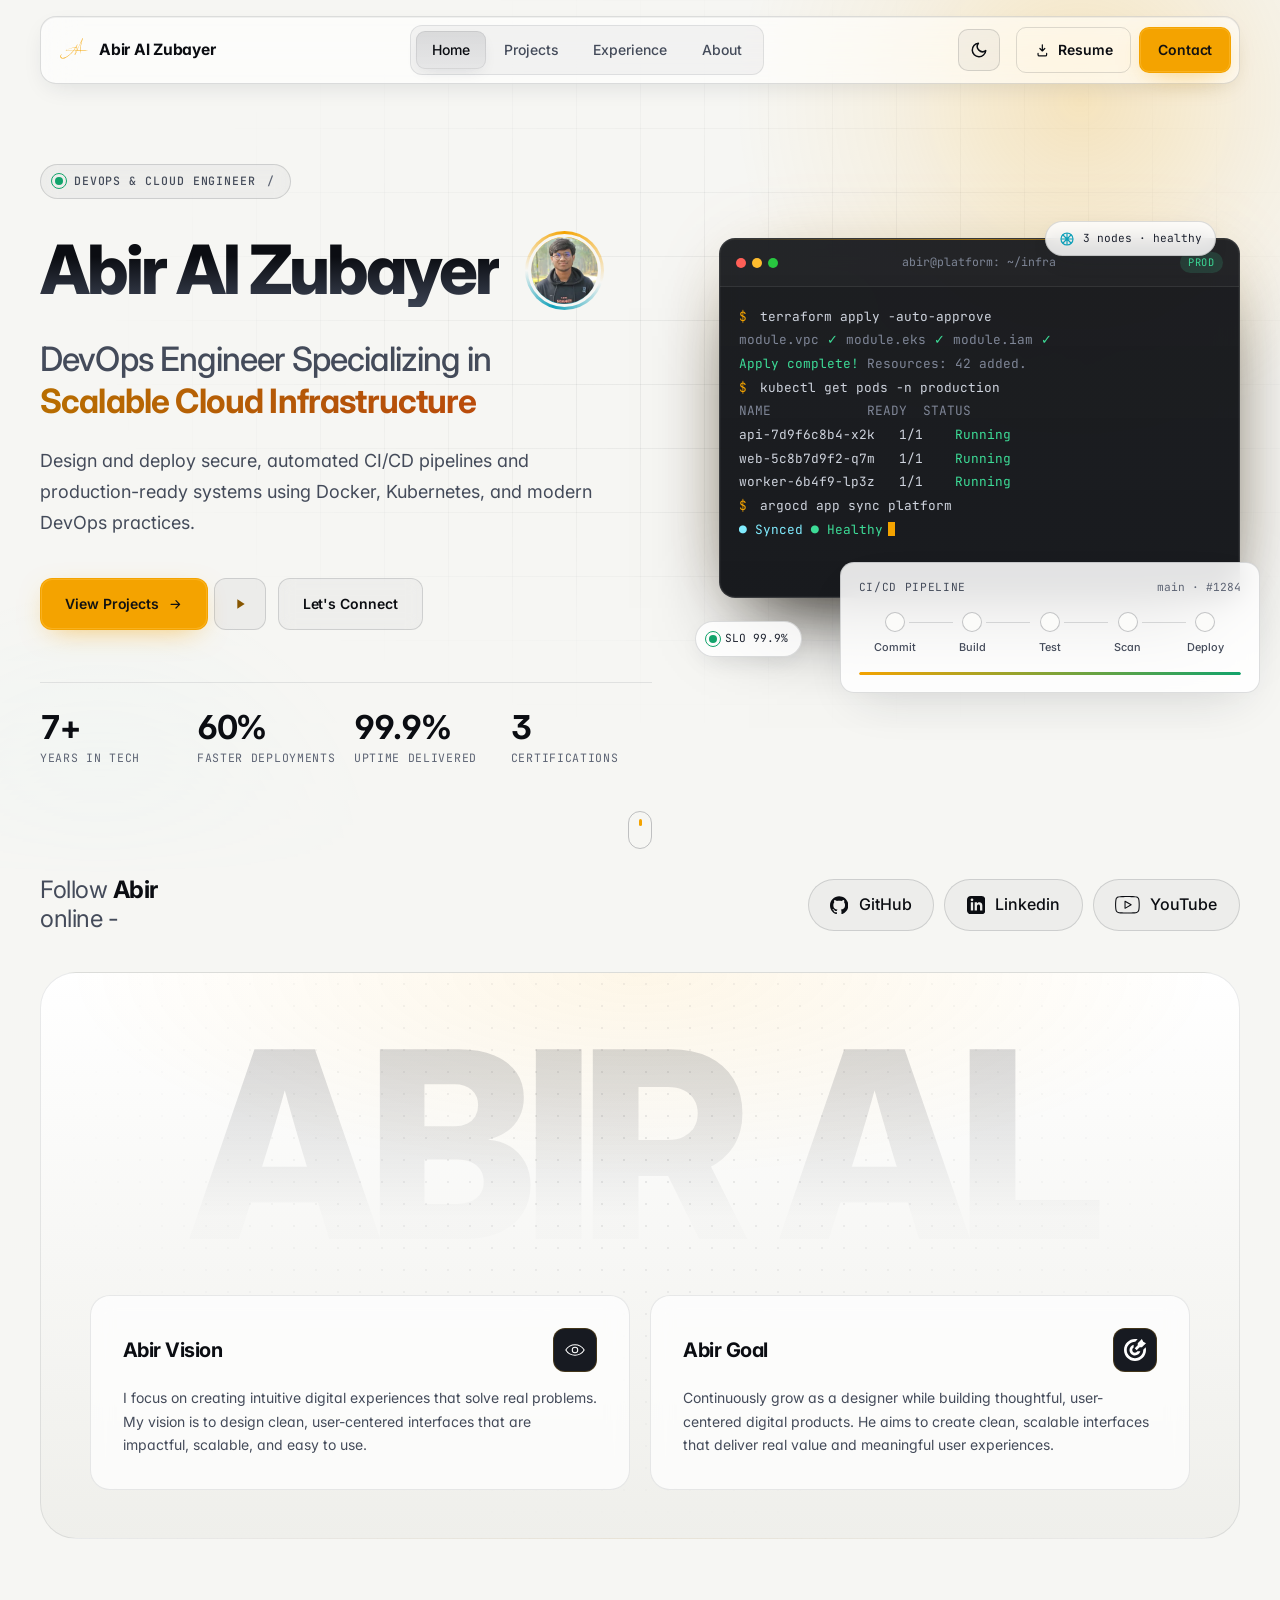
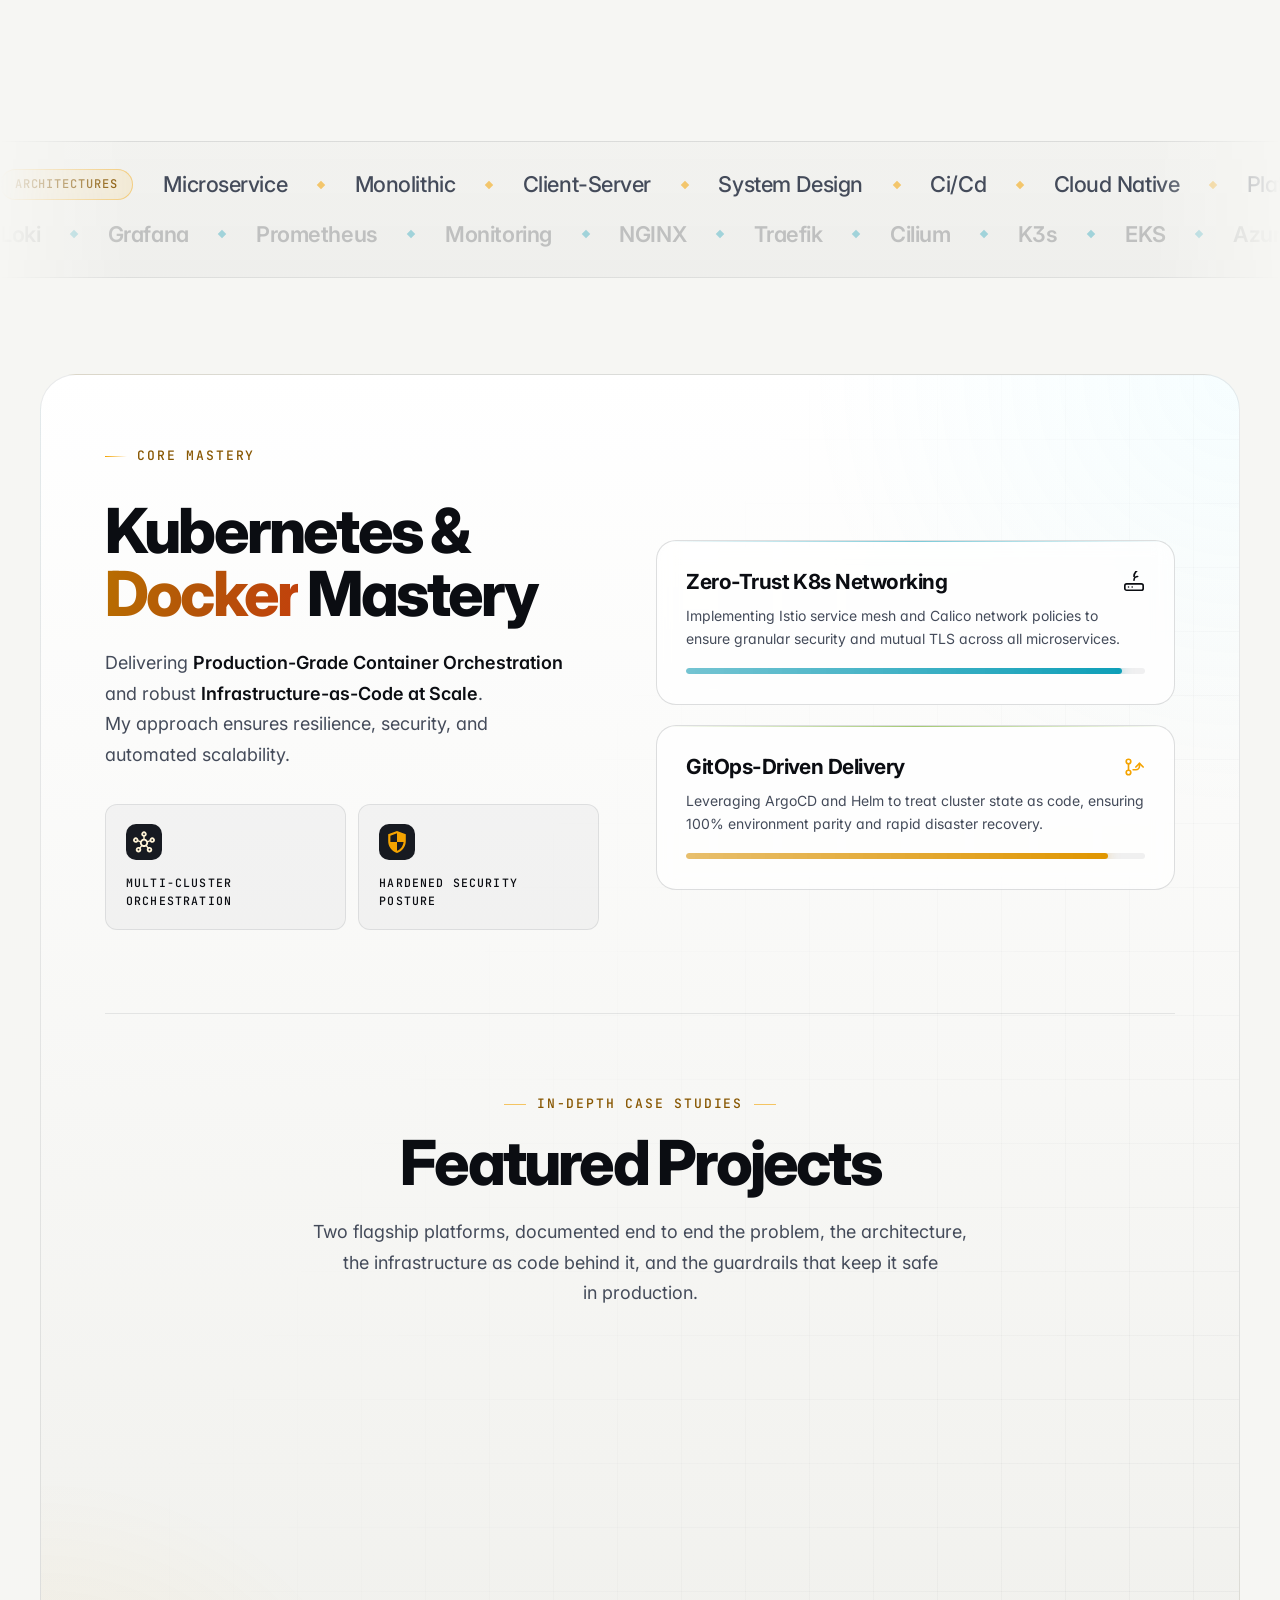
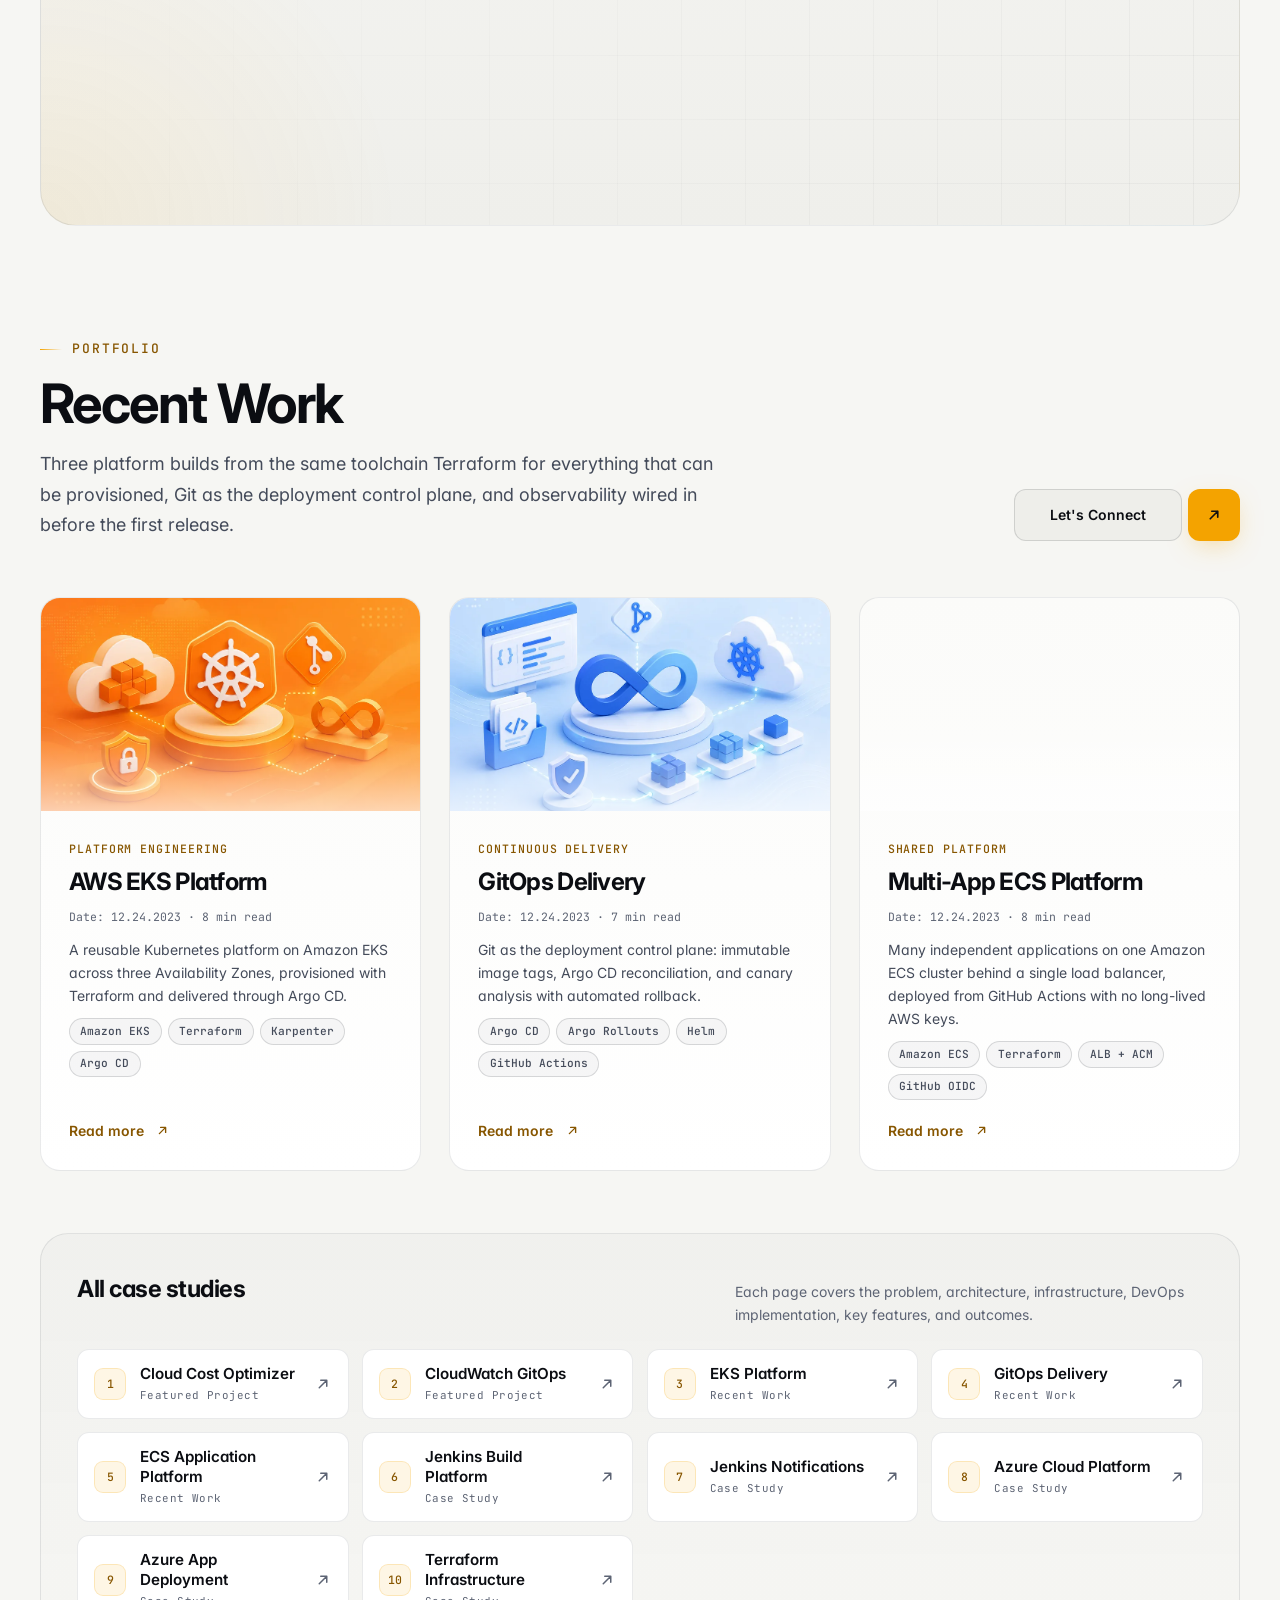
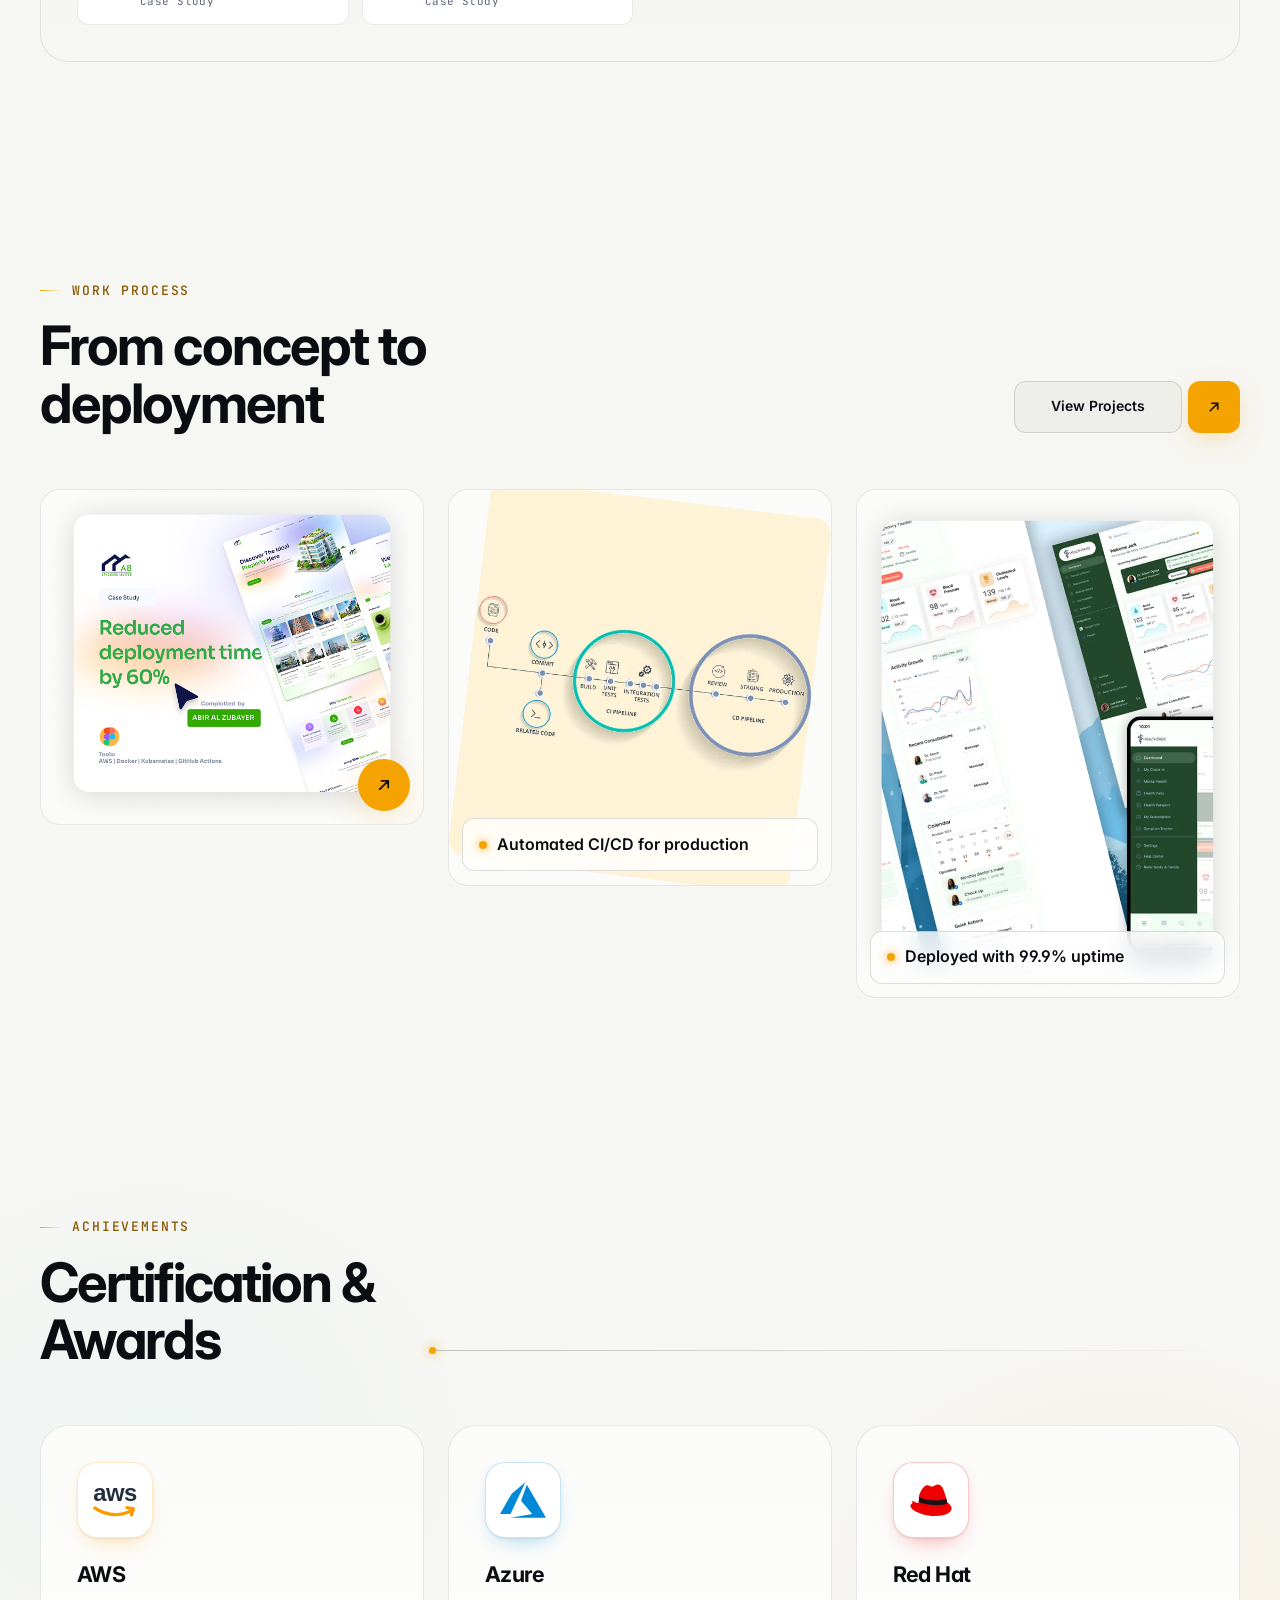
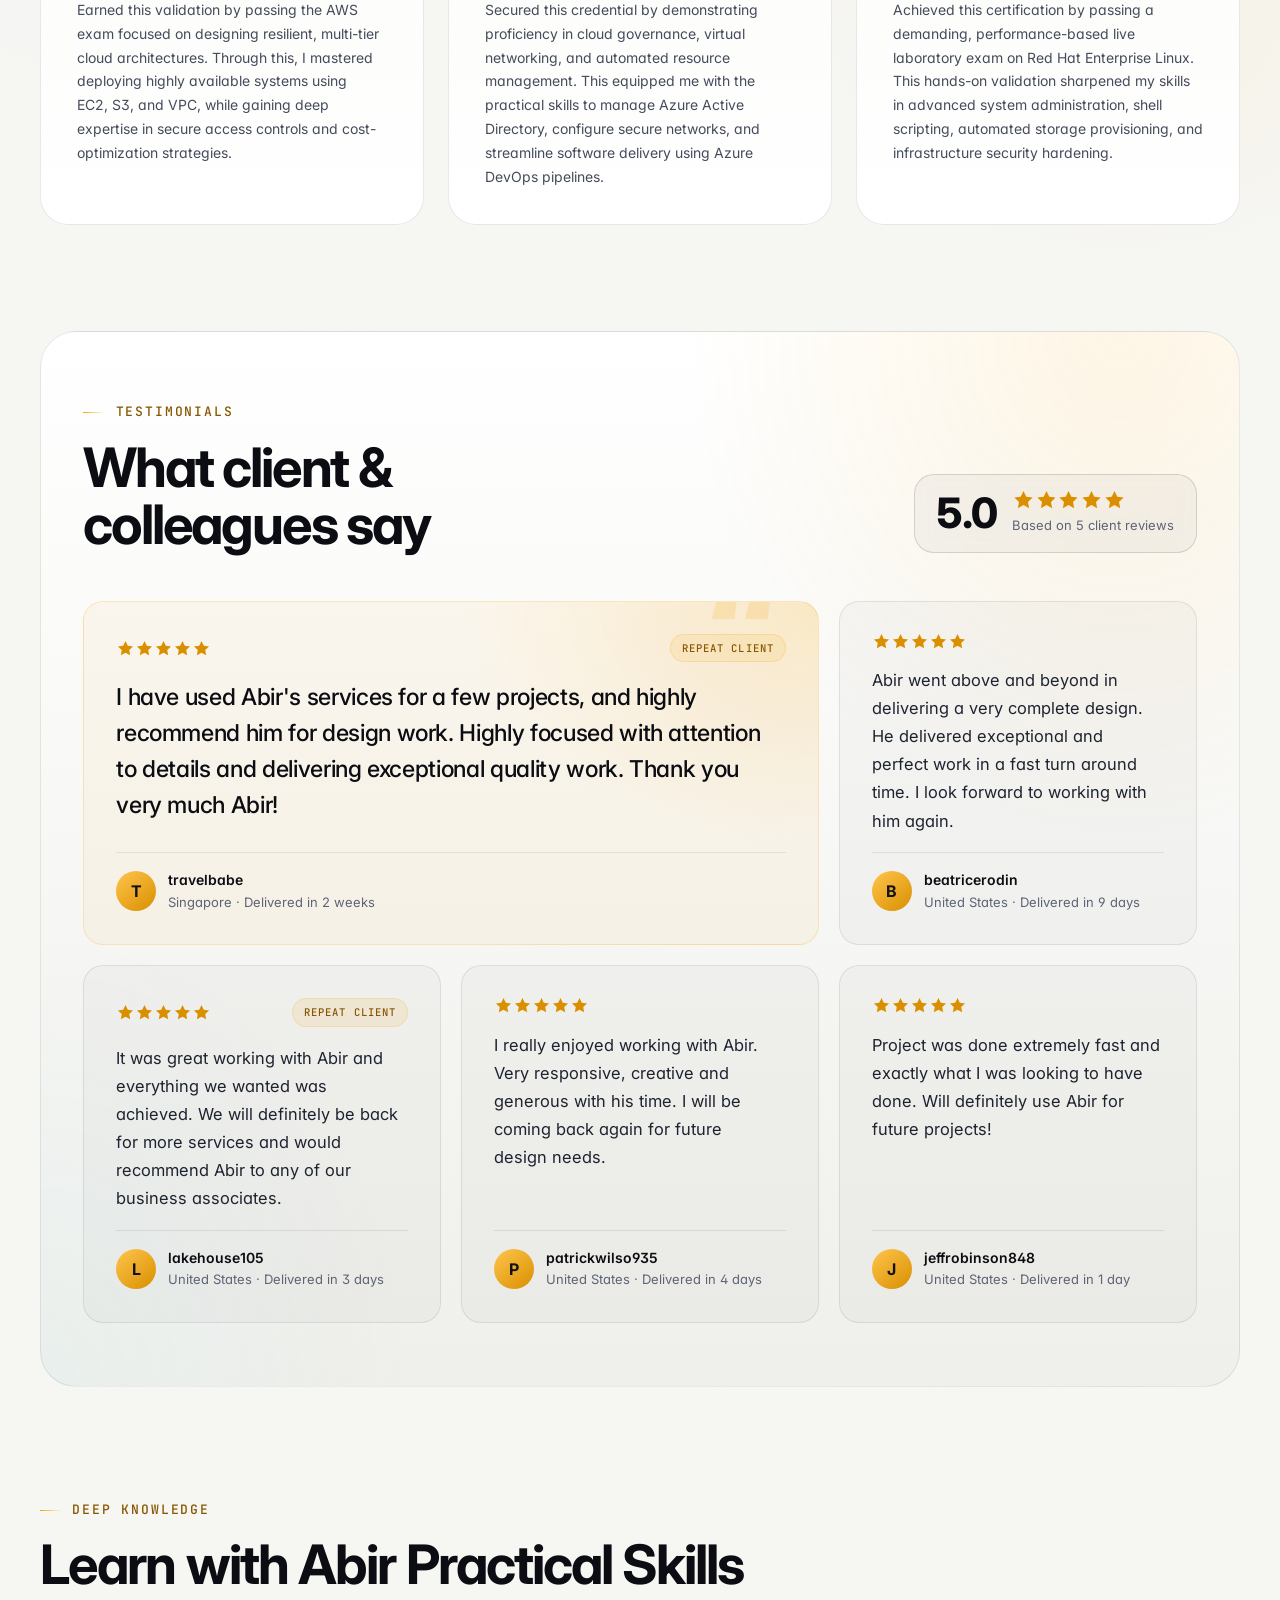
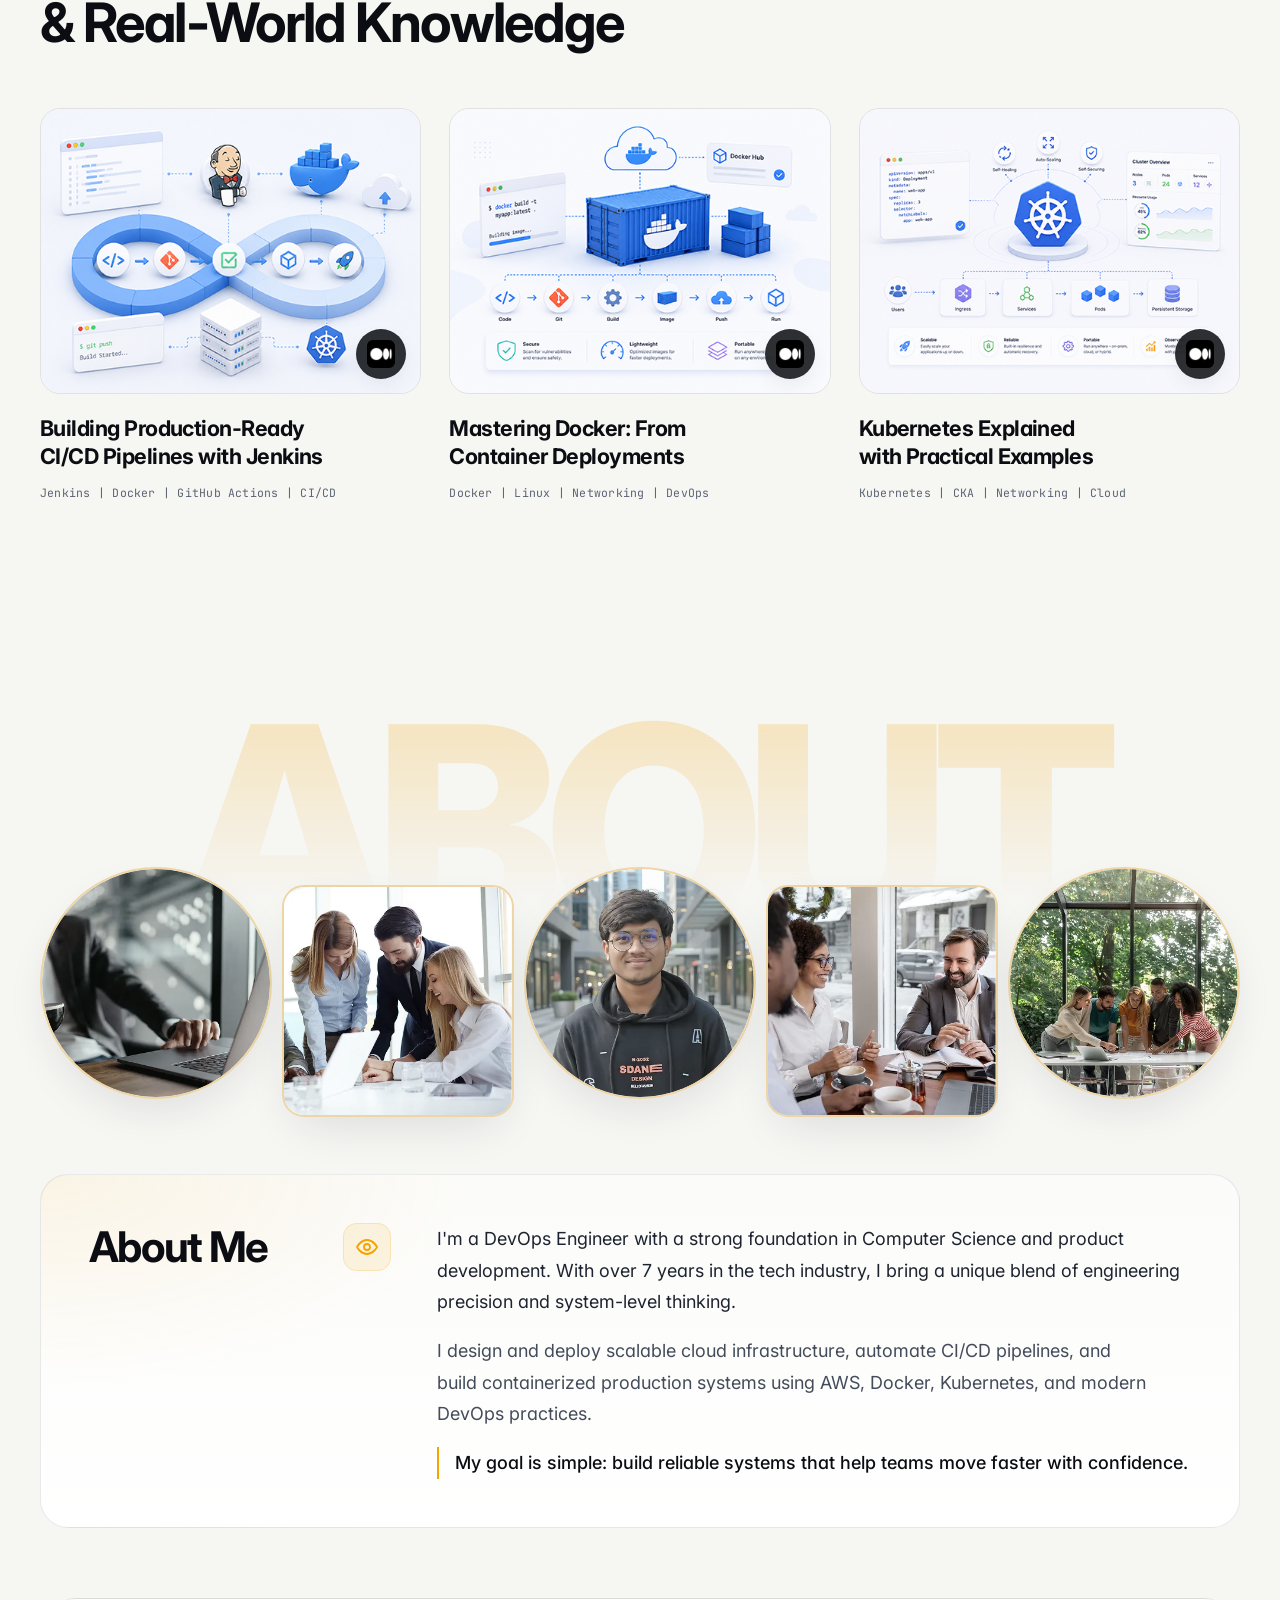
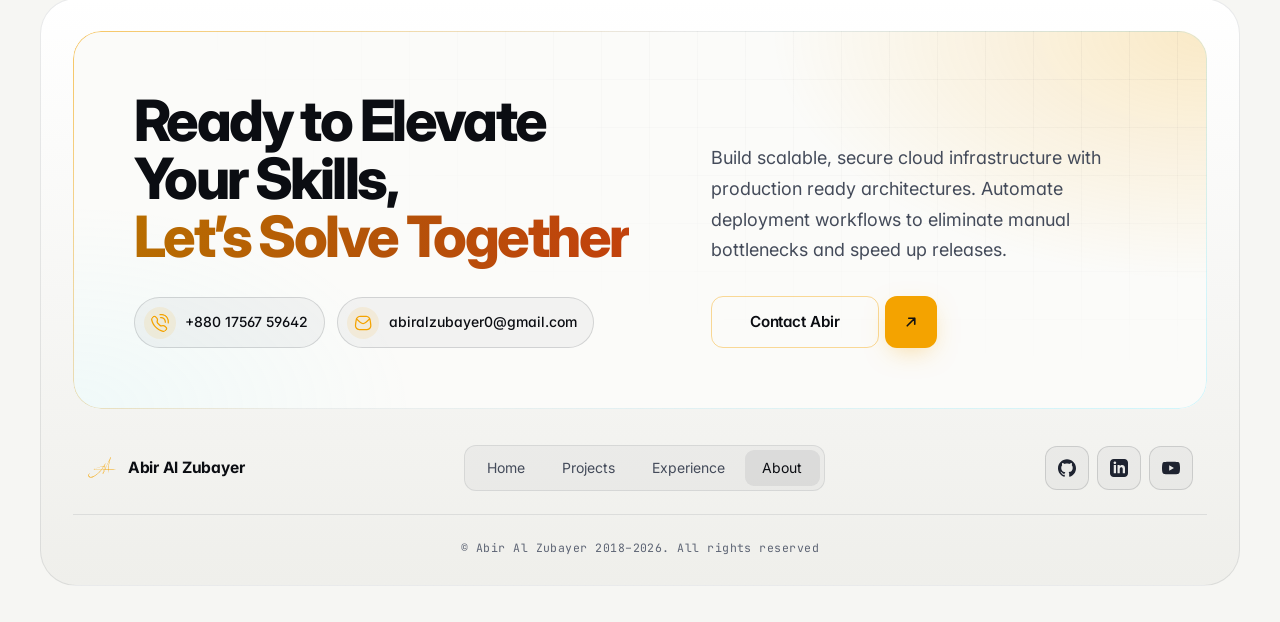
==== commit ab28878d: "new verssion fix" ====
--- a/index.html
+++ b/index.html
@@ -19,7 +19,7 @@
     (function () {
       var t;
       // Device theme is the default; a manual toggle lasts for this session only.
-      try { localStorage.removeItem('theme'); t = sessionStorage.getItem('theme'); } catch (e) {}
+      try { localStorage.removeItem('theme'); t = sessionStorage.getItem('theme'); } catch (e) { }
       if (t !== 'light' && t !== 'dark') {
         t = window.matchMedia('(prefers-color-scheme: light)').matches ? 'light' : 'dark';
       }
@@ -67,7 +67,8 @@
   <link rel="preconnect" href="https://fonts.gstatic.com" crossorigin />
   <link rel="preload" as="style"
     href="https://fonts.googleapis.com/css2?family=Inter:wght@400;500;600;700;800&family=JetBrains+Mono:wght@400;500&display=swap" />
-  <link rel="stylesheet" href="https://fonts.googleapis.com/css2?family=Inter:wght@400;500;600;700;800&family=JetBrains+Mono:wght@400;500&display=swap"
+  <link rel="stylesheet"
+    href="https://fonts.googleapis.com/css2?family=Inter:wght@400;500;600;700;800&family=JetBrains+Mono:wght@400;500&display=swap"
     media="print" onload="this.media='all'" />
   <noscript>
     <link rel="stylesheet"
@@ -264,7 +265,8 @@
         <button class="theme-toggle" type="button" aria-label="Switch to light theme" title="Switch theme">
           <svg class="theme-toggle__sun" aria-hidden="true" viewBox="0 0 24 24">
             <circle cx="12" cy="12" r="4" />
-            <path d="M12 2v2M12 20v2M4.93 4.93l1.41 1.41M17.66 17.66l1.41 1.41M2 12h2M20 12h2M4.93 19.07l1.41-1.41M17.66 6.34l1.41-1.41" />
+            <path
+              d="M12 2v2M12 20v2M4.93 4.93l1.41 1.41M17.66 17.66l1.41 1.41M2 12h2M20 12h2M4.93 19.07l1.41-1.41M17.66 6.34l1.41-1.41" />
           </svg>
           <svg class="theme-toggle__moon" aria-hidden="true" viewBox="0 0 24 24">
             <path d="M21 12.8A9 9 0 1 1 11.2 3a7 7 0 0 0 9.8 9.8z" />
@@ -311,7 +313,7 @@
         <div class="hero__copy">
           <p class="hero__eyebrow reveal">
             <span class="status-dot" aria-hidden="true"></span>
-            DevOps &amp; Cloud Engineer <span class="hero__eyebrow-sep" aria-hidden="true">/</span> Dhaka, Bangladesh
+            DevOps &amp; Cloud Engineer <span class="hero__eyebrow-sep" aria-hidden="true">/</span>
           </p>
 
           <h1 class="hero__title reveal reveal-delay-1" id="hero-title">
@@ -382,15 +384,22 @@
             </div>
             <div class="console__body">
               <p class="c-line"><span class="c-prompt">$</span> terraform apply -auto-approve</p>
-              <p class="c-line c-dim">module.vpc <span class="c-ok">&#10003;</span> module.eks <span class="c-ok">&#10003;</span> module.iam <span class="c-ok">&#10003;</span></p>
-              <p class="c-line"><span class="c-ok">Apply complete!</span> <span class="c-dim">Resources: 42 added.</span></p>
+              <p class="c-line c-dim">module.vpc <span class="c-ok">&#10003;</span> module.eks <span
+                  class="c-ok">&#10003;</span> module.iam <span class="c-ok">&#10003;</span></p>
+              <p class="c-line"><span class="c-ok">Apply complete!</span> <span class="c-dim">Resources: 42
+                  added.</span></p>
               <p class="c-line"><span class="c-prompt">$</span> kubectl get pods -n production</p>
-              <p class="c-line c-head">NAME&nbsp;&nbsp;&nbsp;&nbsp;&nbsp;&nbsp;&nbsp;&nbsp;&nbsp;&nbsp;&nbsp;&nbsp;READY&nbsp;&nbsp;STATUS</p>
-              <p class="c-line">api-7d9f6c8b4-x2k&nbsp;&nbsp;&nbsp;1/1&nbsp;&nbsp;&nbsp;&nbsp;<span class="c-ok">Running</span></p>
-              <p class="c-line">web-5c8b7d9f2-q7m&nbsp;&nbsp;&nbsp;1/1&nbsp;&nbsp;&nbsp;&nbsp;<span class="c-ok">Running</span></p>
-              <p class="c-line">worker-6b4f9-lp3z&nbsp;&nbsp;&nbsp;1/1&nbsp;&nbsp;&nbsp;&nbsp;<span class="c-ok">Running</span></p>
+              <p class="c-line c-head">
+                NAME&nbsp;&nbsp;&nbsp;&nbsp;&nbsp;&nbsp;&nbsp;&nbsp;&nbsp;&nbsp;&nbsp;&nbsp;READY&nbsp;&nbsp;STATUS</p>
+              <p class="c-line">api-7d9f6c8b4-x2k&nbsp;&nbsp;&nbsp;1/1&nbsp;&nbsp;&nbsp;&nbsp;<span
+                  class="c-ok">Running</span></p>
+              <p class="c-line">web-5c8b7d9f2-q7m&nbsp;&nbsp;&nbsp;1/1&nbsp;&nbsp;&nbsp;&nbsp;<span
+                  class="c-ok">Running</span></p>
+              <p class="c-line">worker-6b4f9-lp3z&nbsp;&nbsp;&nbsp;1/1&nbsp;&nbsp;&nbsp;&nbsp;<span
+                  class="c-ok">Running</span></p>
               <p class="c-line"><span class="c-prompt">$</span> argocd app sync platform</p>
-              <p class="c-line"><span class="c-cyan">&#9679; Synced</span> <span class="c-ok">&#9679; Healthy</span><span class="c-caret"></span></p>
+              <p class="c-line"><span class="c-cyan">&#9679; Synced</span> <span class="c-ok">&#9679;
+                  Healthy</span><span class="c-caret"></span></p>
             </div>
           </div>
 
@@ -410,7 +419,10 @@
           </div>
 
           <div class="float-chip float-chip--k8s">
-            <svg viewBox="0 0 24 24"><circle cx="12" cy="12" r="9" /><path d="M12 3v18M3 12h18M5.6 5.6l12.8 12.8M18.4 5.6 5.6 18.4" /></svg>
+            <svg viewBox="0 0 24 24">
+              <circle cx="12" cy="12" r="9" />
+              <path d="M12 3v18M3 12h18M5.6 5.6l12.8 12.8M18.4 5.6 5.6 18.4" />
+            </svg>
             3 nodes &middot; healthy
           </div>
           <div class="float-chip float-chip--up">
@@ -604,13 +616,14 @@
           <p class="featured__eyebrow">In-Depth Case Studies</p>
           <h2 class="featured__title">Featured Projects</h2>
           <p class="featured__lead">
-            Two flagship platforms, documented end to end &mdash; the problem, the architecture,
+            Two flagship platforms, documented end to end the problem, the architecture,
             the infrastructure as code behind it, and the guardrails that keep it safe in
             production.
           </p>
 
           <div class="featured__grid">
-            <article class="article-card reveal" style="--card-tint: var(--tint-cream); --card-accent: var(--gold-text)">
+            <article class="article-card reveal"
+              style="--card-tint: var(--tint-cream); --card-accent: var(--gold-text)">
               <picture>
                 <source srcset="assets/img/projects/featured-1.webp" type="image/webp" />
                 <img src="assets/img/projects/featured-1.png" width="1400" height="933"
@@ -673,7 +686,7 @@
             <p class="eyebrow">Portfolio</p>
             <h2 class="section-title" id="work-title">Recent Work</h2>
             <p class="section-lead">
-              Three platform builds from the same toolchain &mdash; Terraform for everything that
+              Three platform builds from the same toolchain Terraform for everything that
               can be provisioned, Git as the deployment control plane, and observability wired in
               before the first release.
             </p>
@@ -1268,7 +1281,10 @@
         <article class="about__box reveal">
           <div class="about__box-head">
             <h2 id="about-title">About Me</h2>
-            <svg class="about__eye" aria-hidden="true" viewBox="0 0 24 24"><path d="M2 12s3.6-7 10-7 10 7 10 7-3.6 7-10 7S2 12 2 12z" /><circle cx="12" cy="12" r="3" /></svg>
+            <svg class="about__eye" aria-hidden="true" viewBox="0 0 24 24">
+              <path d="M2 12s3.6-7 10-7 10 7 10 7-3.6 7-10 7S2 12 2 12z" />
+              <circle cx="12" cy="12" r="3" />
+            </svg>
           </div>
           <p>
             I'm a DevOps Engineer with a strong foundation in Computer Science and product
@@ -1294,7 +1310,8 @@
       <div class="footer__card">
         <section class="contact reveal" aria-labelledby="contact-title">
           <div>
-            <h2 id="contact-title">Ready to Elevate Your Skills,<br /><span class="text-gradient">Let’s Solve Together</span></h2>
+            <h2 id="contact-title">Ready to Elevate Your Skills,<br /><span class="text-gradient">Let’s Solve
+                Together</span></h2>
             <ul class="contact__list">
               <li>
                 <img src="assets/icons/call.svg" width="22" height="22" alt="" loading="lazy" />
@@ -1338,13 +1355,22 @@
 
           <div class="footer__socials">
             <a href="https://github.com/abirall" target="_blank" rel="noopener" aria-label="GitHub">
-              <svg aria-hidden="true" viewBox="0 0 24 24"><path d="M12 .297c-6.63 0-12 5.373-12 12 0 5.303 3.438 9.8 8.205 11.385.6.113.82-.258.82-.577 0-.285-.01-1.04-.015-2.04-3.338.724-4.042-1.61-4.042-1.61C4.422 18.07 3.633 17.7 3.633 17.7c-1.087-.744.084-.729.084-.729 1.205.084 1.838 1.236 1.838 1.236 1.07 1.835 2.809 1.305 3.495.998.108-.776.417-1.305.76-1.605-2.665-.3-5.466-1.332-5.466-5.93 0-1.31.465-2.38 1.235-3.22-.135-.303-.54-1.523.105-3.176 0 0 1.005-.322 3.3 1.23.96-.267 1.98-.399 3-.405 1.02.006 2.04.138 3 .405 2.28-1.552 3.285-1.23 3.285-1.23.645 1.653.24 2.873.12 3.176.765.84 1.23 1.91 1.23 3.22 0 4.61-2.805 5.625-5.475 5.92.42.36.81 1.096.81 2.22 0 1.606-.015 2.896-.015 3.286 0 .315.21.69.825.57C20.565 22.092 24 17.592 24 12.297c0-6.627-5.373-12-12-12" /></svg>
+              <svg aria-hidden="true" viewBox="0 0 24 24">
+                <path
+                  d="M12 .297c-6.63 0-12 5.373-12 12 0 5.303 3.438 9.8 8.205 11.385.6.113.82-.258.82-.577 0-.285-.01-1.04-.015-2.04-3.338.724-4.042-1.61-4.042-1.61C4.422 18.07 3.633 17.7 3.633 17.7c-1.087-.744.084-.729.084-.729 1.205.084 1.838 1.236 1.838 1.236 1.07 1.835 2.809 1.305 3.495.998.108-.776.417-1.305.76-1.605-2.665-.3-5.466-1.332-5.466-5.93 0-1.31.465-2.38 1.235-3.22-.135-.303-.54-1.523.105-3.176 0 0 1.005-.322 3.3 1.23.96-.267 1.98-.399 3-.405 1.02.006 2.04.138 3 .405 2.28-1.552 3.285-1.23 3.285-1.23.645 1.653.24 2.873.12 3.176.765.84 1.23 1.91 1.23 3.22 0 4.61-2.805 5.625-5.475 5.92.42.36.81 1.096.81 2.22 0 1.606-.015 2.896-.015 3.286 0 .315.21.69.825.57C20.565 22.092 24 17.592 24 12.297c0-6.627-5.373-12-12-12" />
+              </svg>
             </a>
             <a href="https://www.linkedin.com/in/abir-al-zubayer/" target="_blank" rel="noopener" aria-label="LinkedIn">
-              <svg aria-hidden="true" viewBox="0 0 24 24"><path d="M19 0h-14c-2.761 0-5 2.239-5 5v14c0 2.761 2.239 5 5 5h14c2.762 0 5-2.239 5-5v-14c0-2.761-2.238-5-5-5zm-11 19h-3v-11h3v11zm-1.5-12.268c-.966 0-1.75-.79-1.75-1.764s.784-1.764 1.75-1.764 1.75.79 1.75 1.764-.783 1.764-1.75 1.764zm13.5 12.268h-3v-5.604c0-3.368-4-3.113-4 0v5.604h-3v-11h3v1.765c1.396-2.586 7-2.777 7 2.476v6.759z" /></svg>
+              <svg aria-hidden="true" viewBox="0 0 24 24">
+                <path
+                  d="M19 0h-14c-2.761 0-5 2.239-5 5v14c0 2.761 2.239 5 5 5h14c2.762 0 5-2.239 5-5v-14c0-2.761-2.238-5-5-5zm-11 19h-3v-11h3v11zm-1.5-12.268c-.966 0-1.75-.79-1.75-1.764s.784-1.764 1.75-1.764 1.75.79 1.75 1.764-.783 1.764-1.75 1.764zm13.5 12.268h-3v-5.604c0-3.368-4-3.113-4 0v5.604h-3v-11h3v1.765c1.396-2.586 7-2.777 7 2.476v6.759z" />
+              </svg>
             </a>
             <a href="https://www.youtube.com/@AbirDevOps" target="_blank" rel="noopener" aria-label="YouTube">
-              <svg aria-hidden="true" viewBox="0 0 24 24"><path d="M23.5 6.2a3 3 0 0 0-2.1-2.1C19.5 3.6 12 3.6 12 3.6s-7.5 0-9.4.5A3 3 0 0 0 .5 6.2 31 31 0 0 0 0 12a31 31 0 0 0 .5 5.8 3 3 0 0 0 2.1 2.1c1.9.5 9.4.5 9.4.5s7.5 0 9.4-.5a3 3 0 0 0 2.1-2.1A31 31 0 0 0 24 12a31 31 0 0 0-.5-5.8zM9.6 15.6V8.4l6.3 3.6-6.3 3.6z" /></svg>
+              <svg aria-hidden="true" viewBox="0 0 24 24">
+                <path
+                  d="M23.5 6.2a3 3 0 0 0-2.1-2.1C19.5 3.6 12 3.6 12 3.6s-7.5 0-9.4.5A3 3 0 0 0 .5 6.2 31 31 0 0 0 0 12a31 31 0 0 0 .5 5.8 3 3 0 0 0 2.1 2.1c1.9.5 9.4.5 9.4.5s7.5 0 9.4-.5a3 3 0 0 0 2.1-2.1A31 31 0 0 0 24 12a31 31 0 0 0-.5-5.8zM9.6 15.6V8.4l6.3 3.6-6.3 3.6z" />
+              </svg>
             </a>
           </div>
         </div>
--- a/assets/css/sections.css
+++ b/assets/css/sections.css
@@ -2148,19 +2148,39 @@
   transform: scaleX(1);
 }
 
+/* Brand logos sit on a white app-icon tile in both themes, so each mark
+   keeps its official colours. --brand drives the hover glow. */
+.cert-card:nth-child(1) {
+  --brand: 255 153 0;
+}
+
+.cert-card:nth-child(2) {
+  --brand: 0 137 214;
+}
+
+.cert-card:nth-child(3) {
+  --brand: 238 0 0;
+}
+
 .cert-card__logo {
   position: relative;
   z-index: 2;
   display: grid;
   place-items: center;
-  width: 68px;
-  height: 68px;
+  width: 76px;
+  height: 76px;
+  padding: 14px;
   margin-bottom: 1.5rem;
-  transition: transform 0.5s var(--ease);
+  border-radius: 20px;
+  background: #fff;
+  border: 1px solid rgb(var(--brand, 244 163 0) / 22%);
+  box-shadow: 0 10px 24px -12px rgb(var(--brand, 244 163 0) / 45%), 0 1px 2px rgb(0 0 0 / 8%);
+  transition: transform 0.5s var(--ease), box-shadow 0.5s var(--ease);
 }
 
 .cert-card:hover .cert-card__logo {
   transform: translateY(-3px) rotate(-4deg);
+  box-shadow: 0 16px 36px -10px rgb(var(--brand, 244 163 0) / 60%), 0 1px 2px rgb(0 0 0 / 8%);
 }
 
 .cert-card__logo img {
